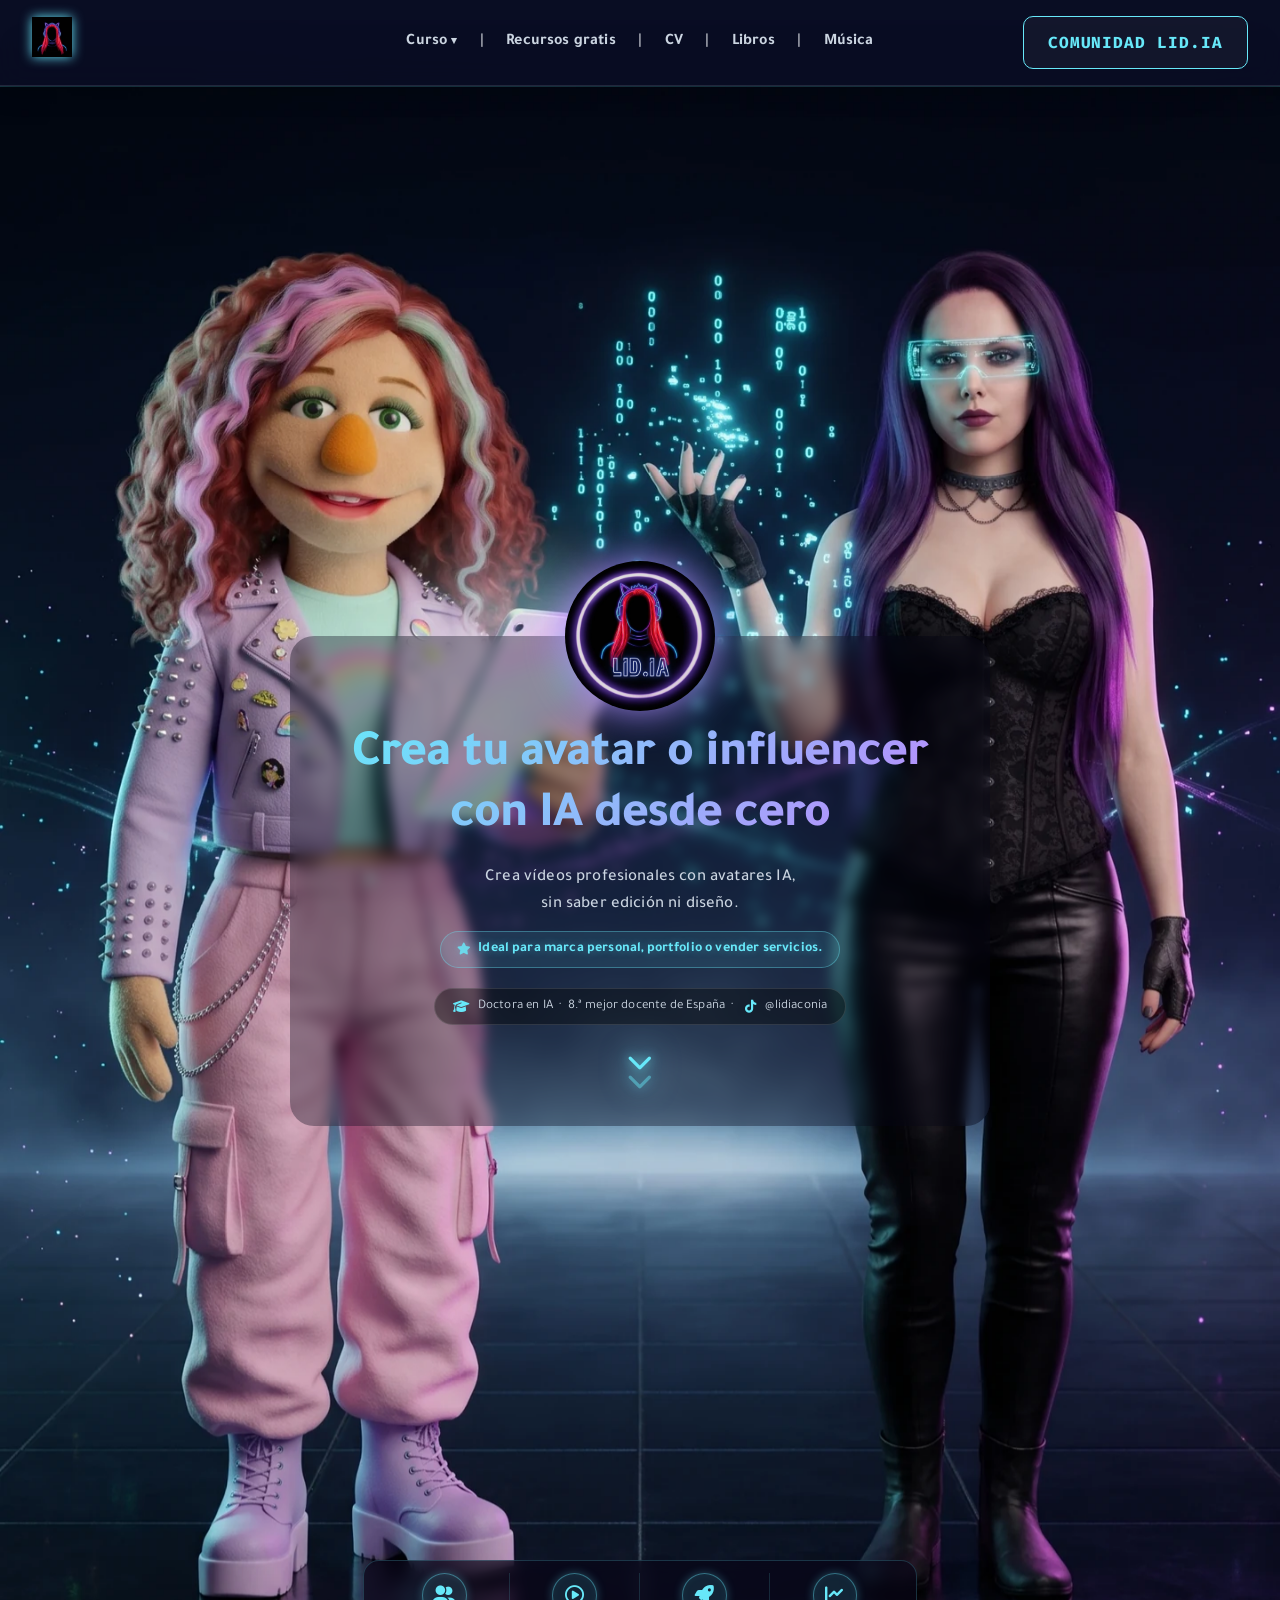
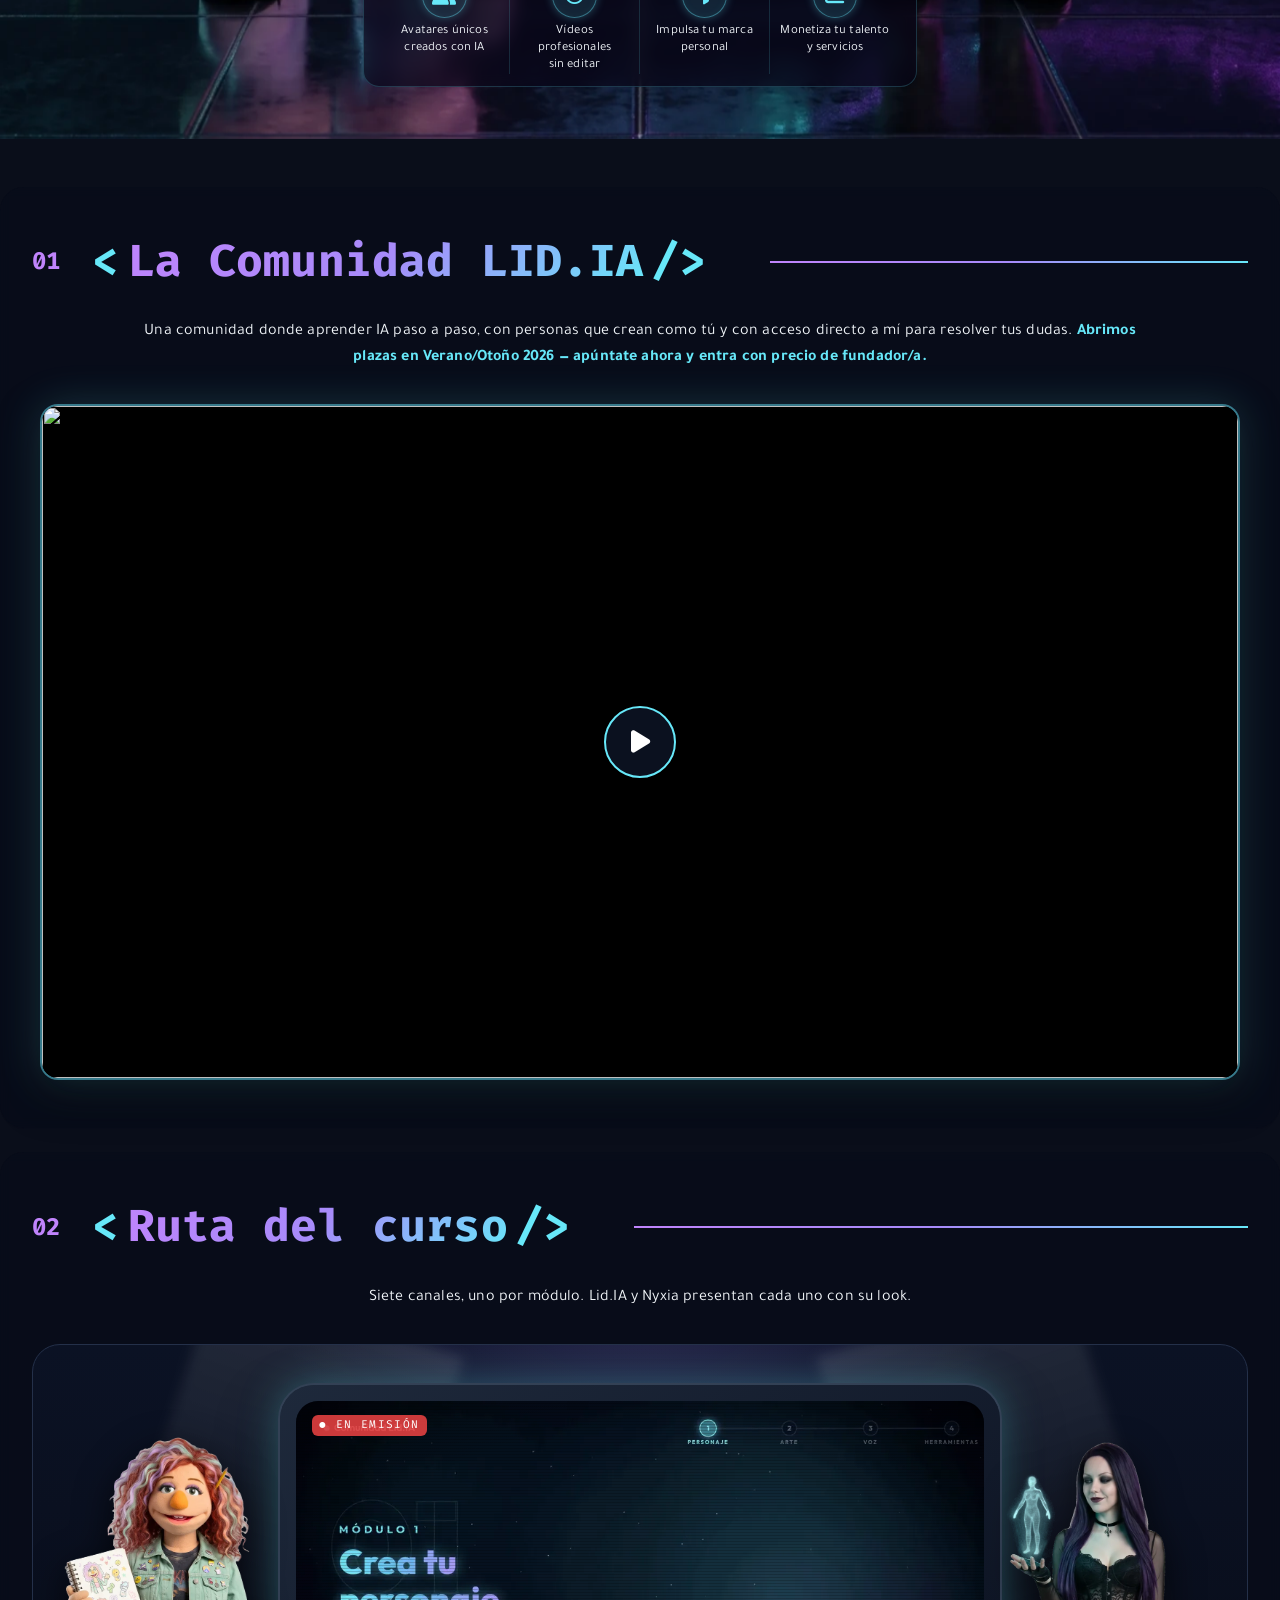
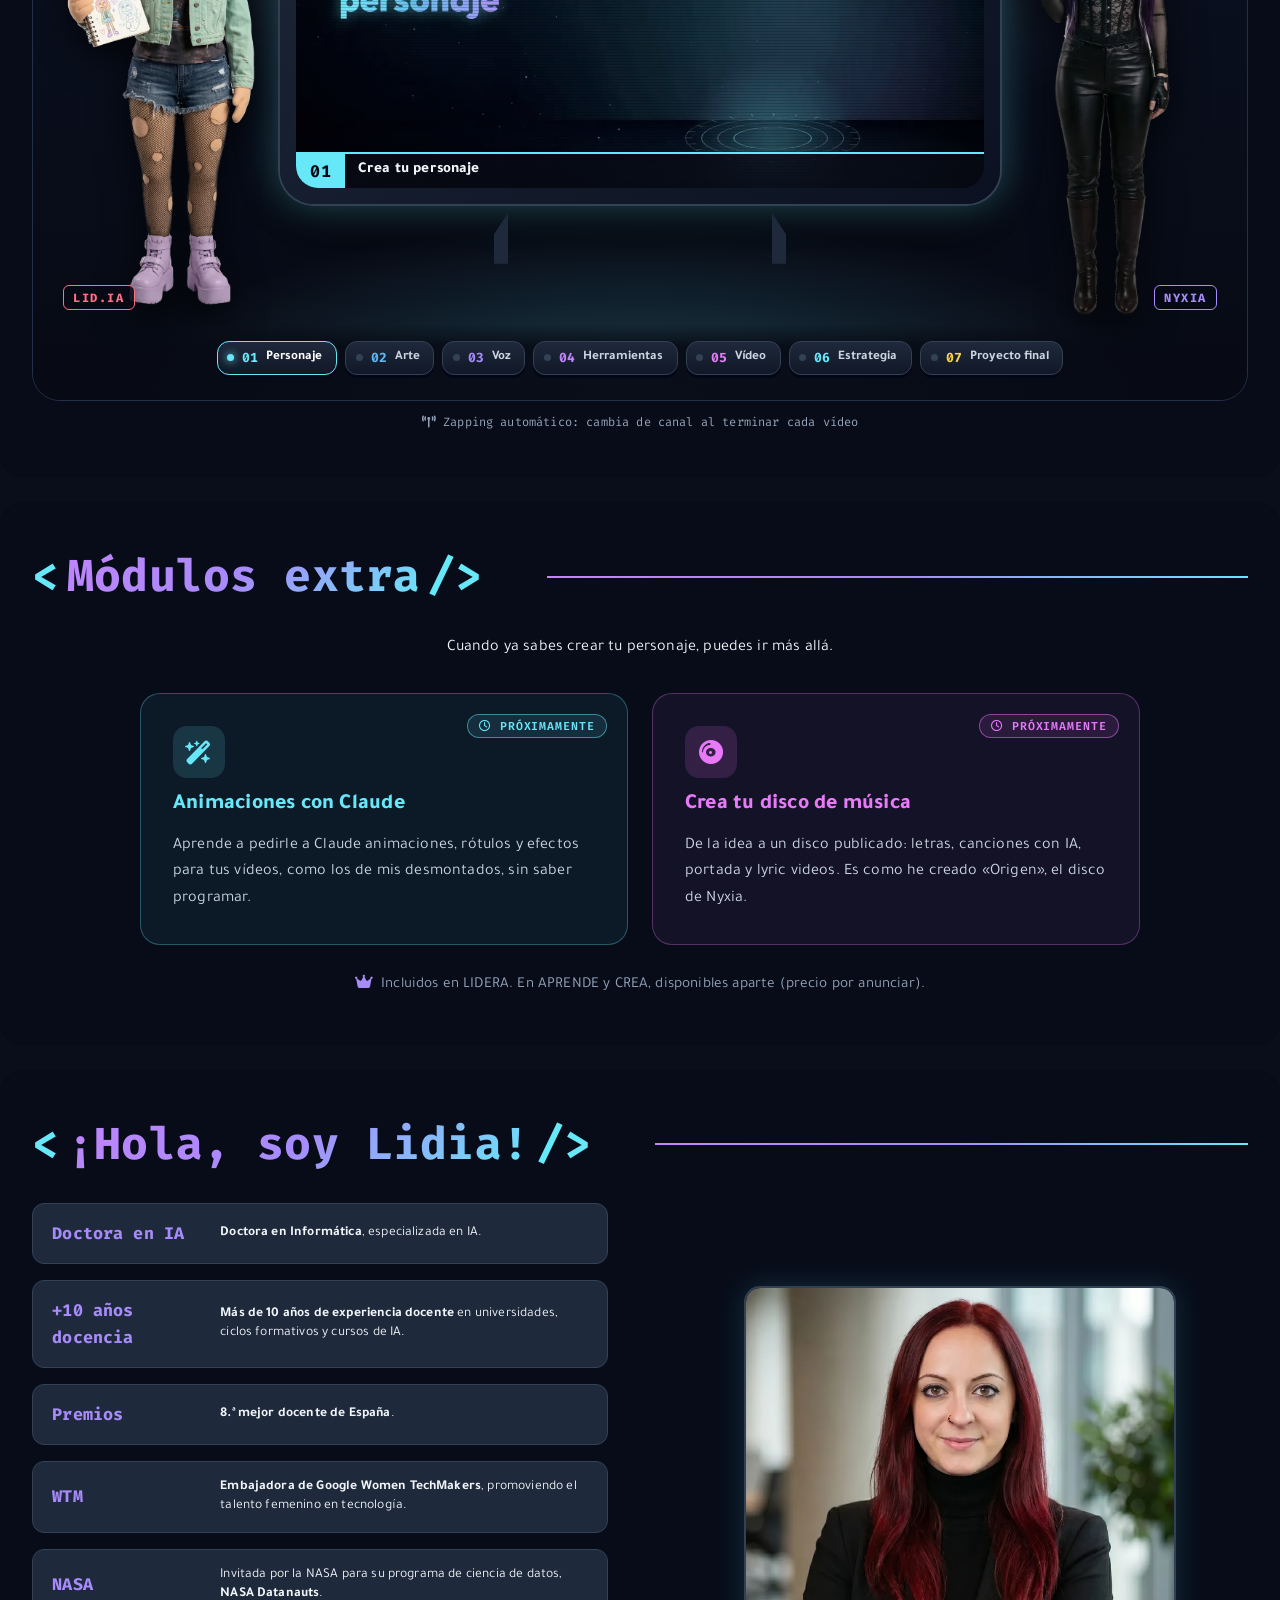
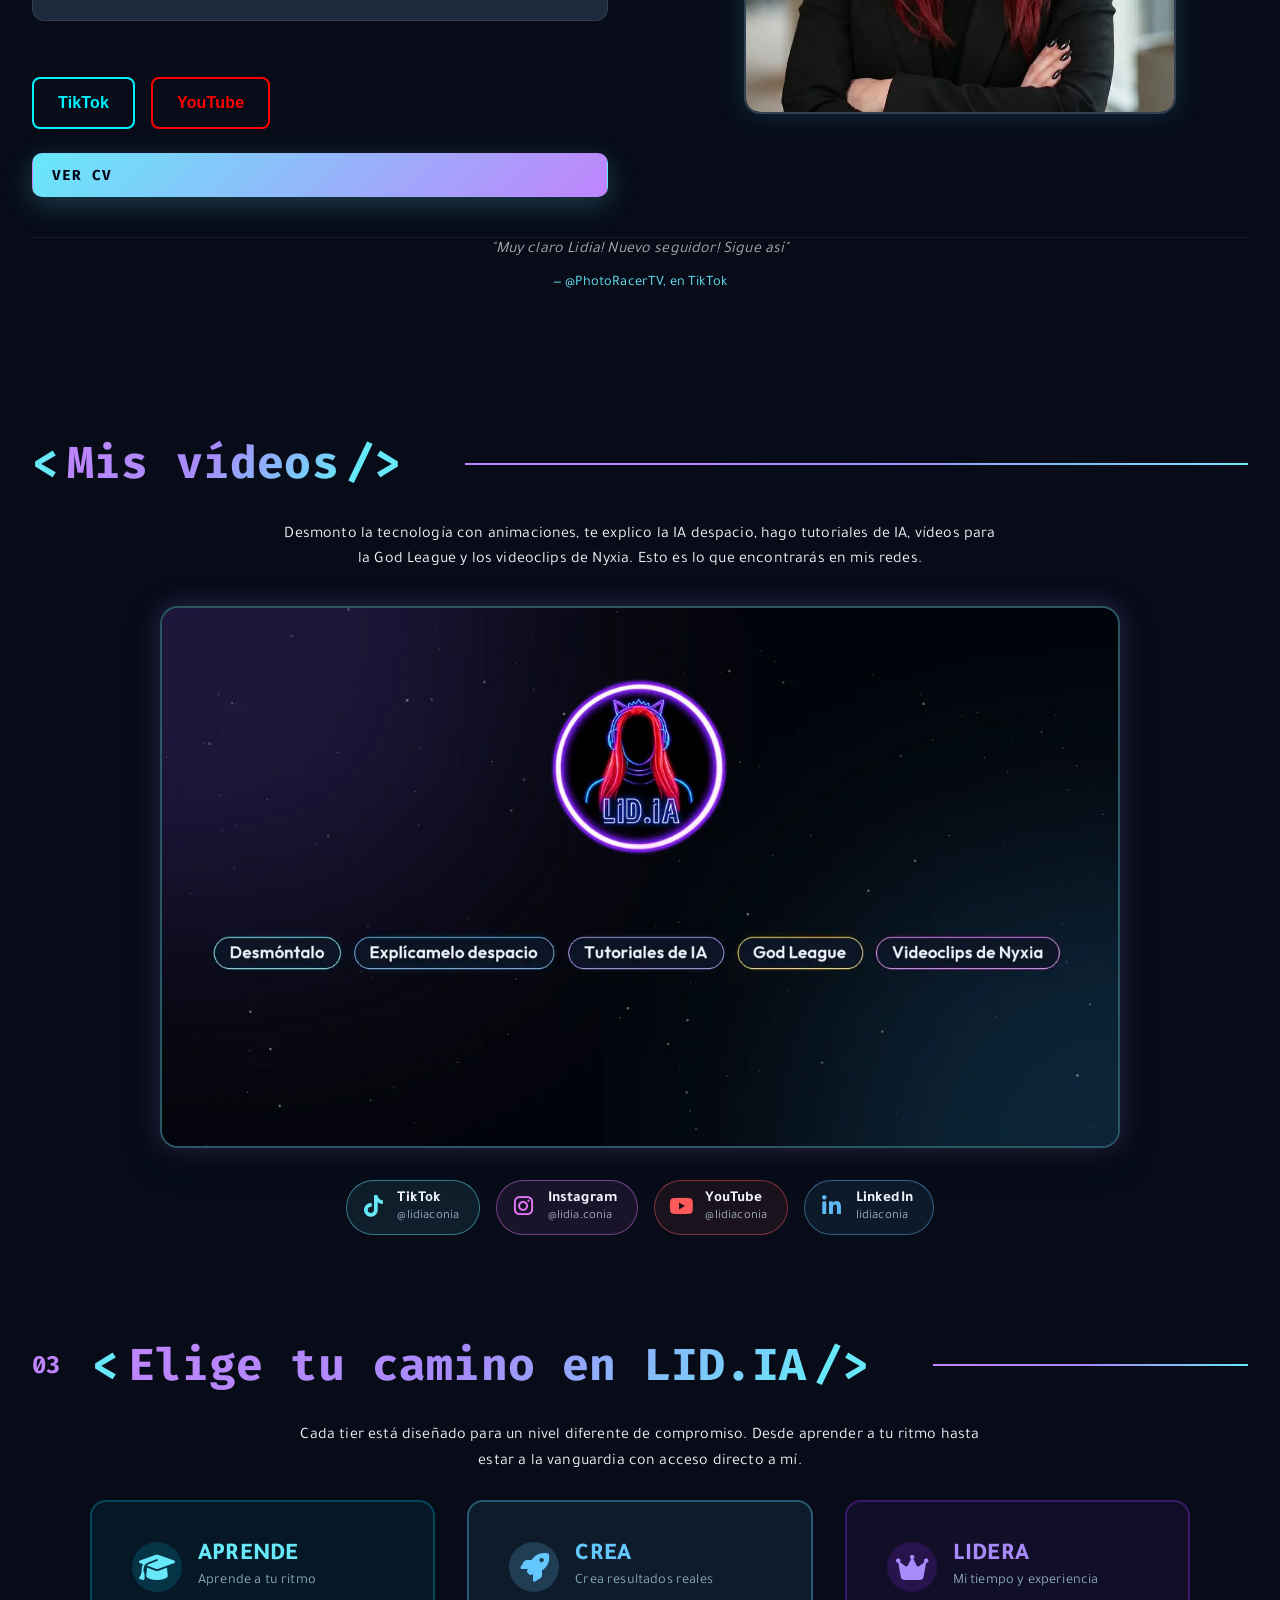
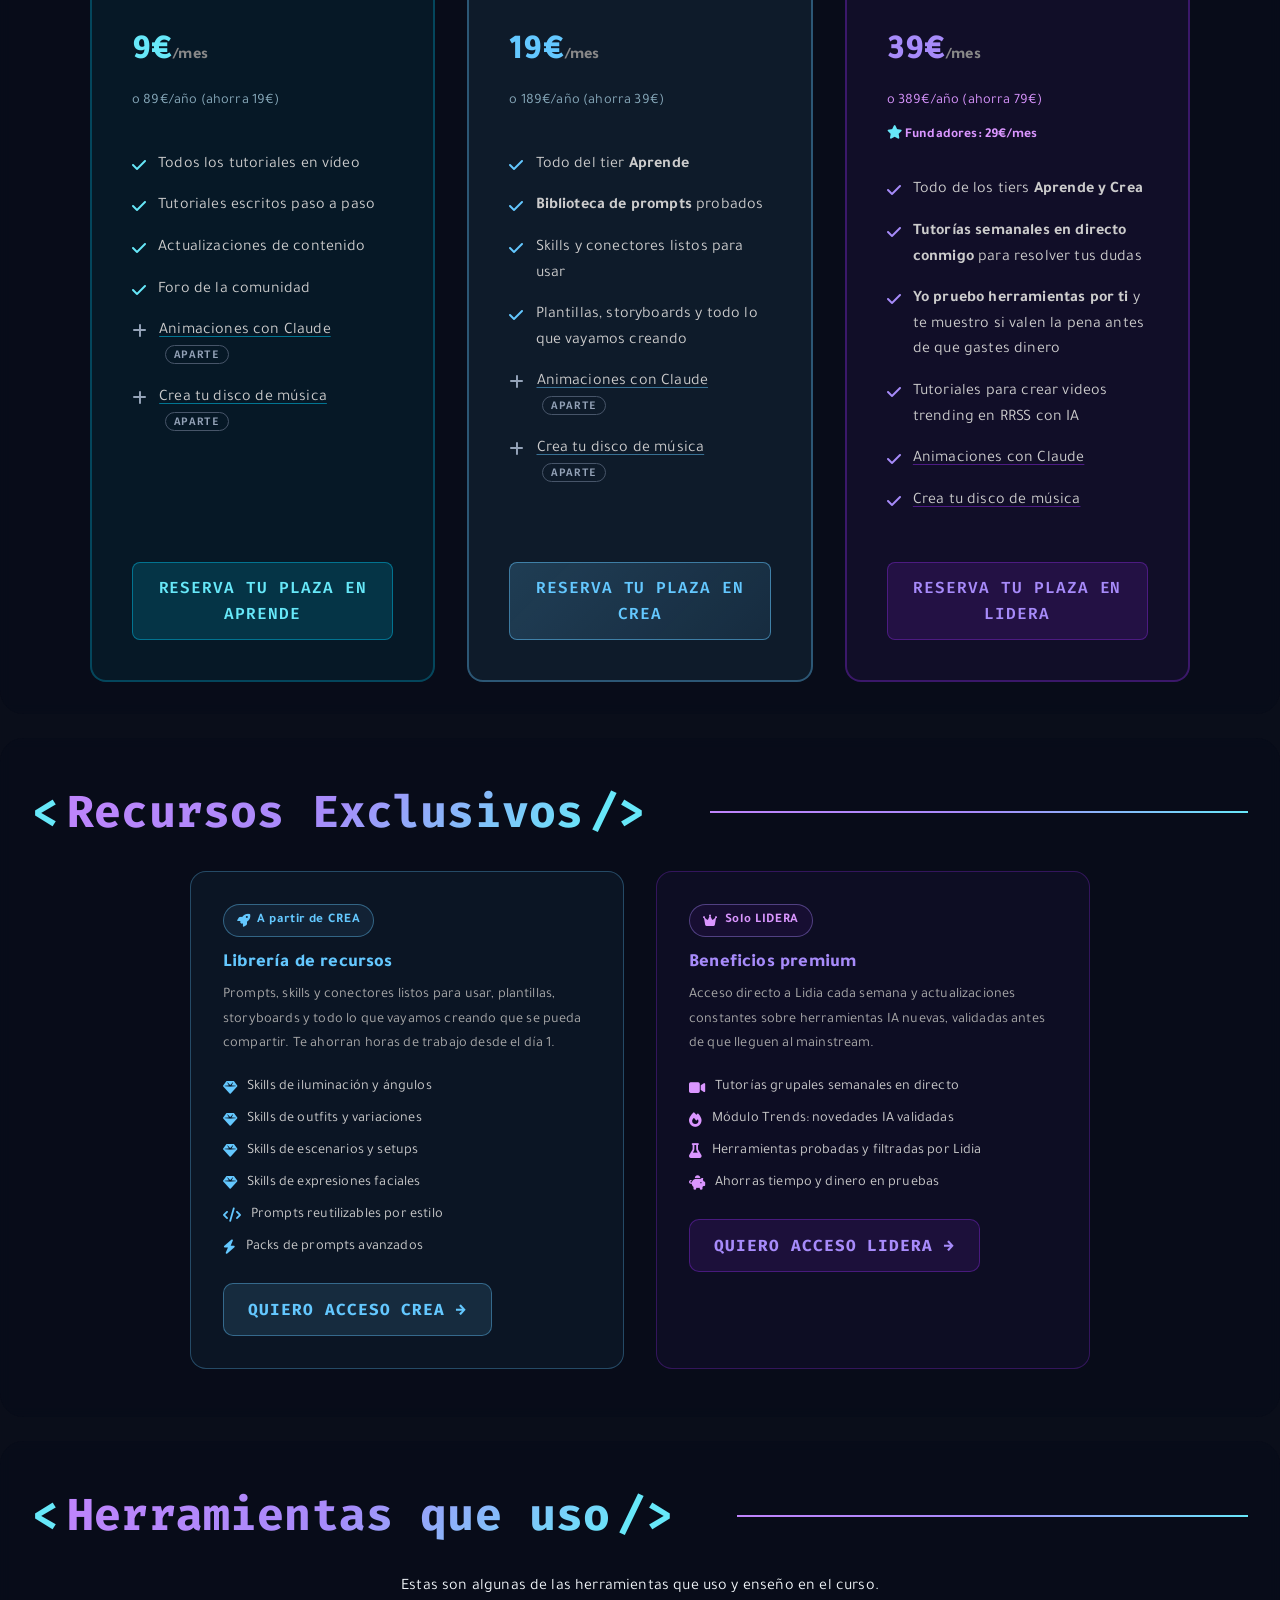
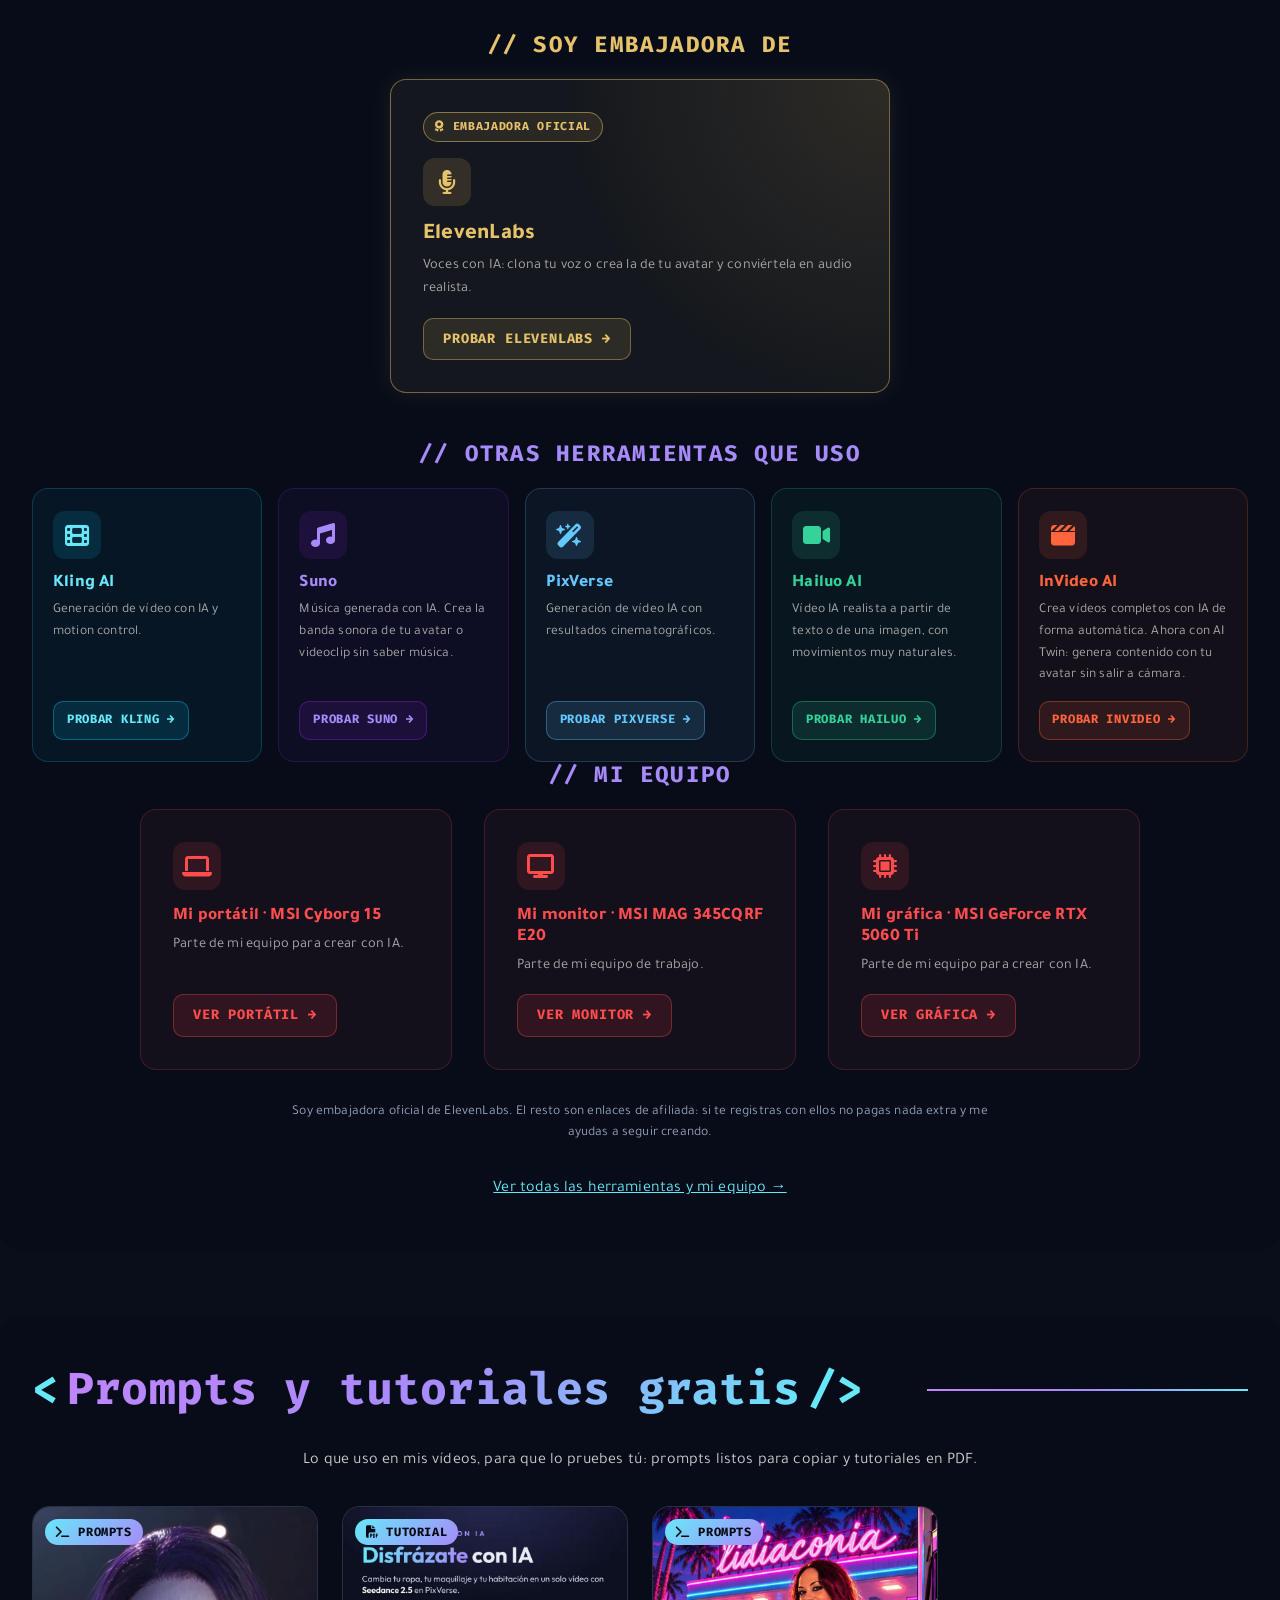
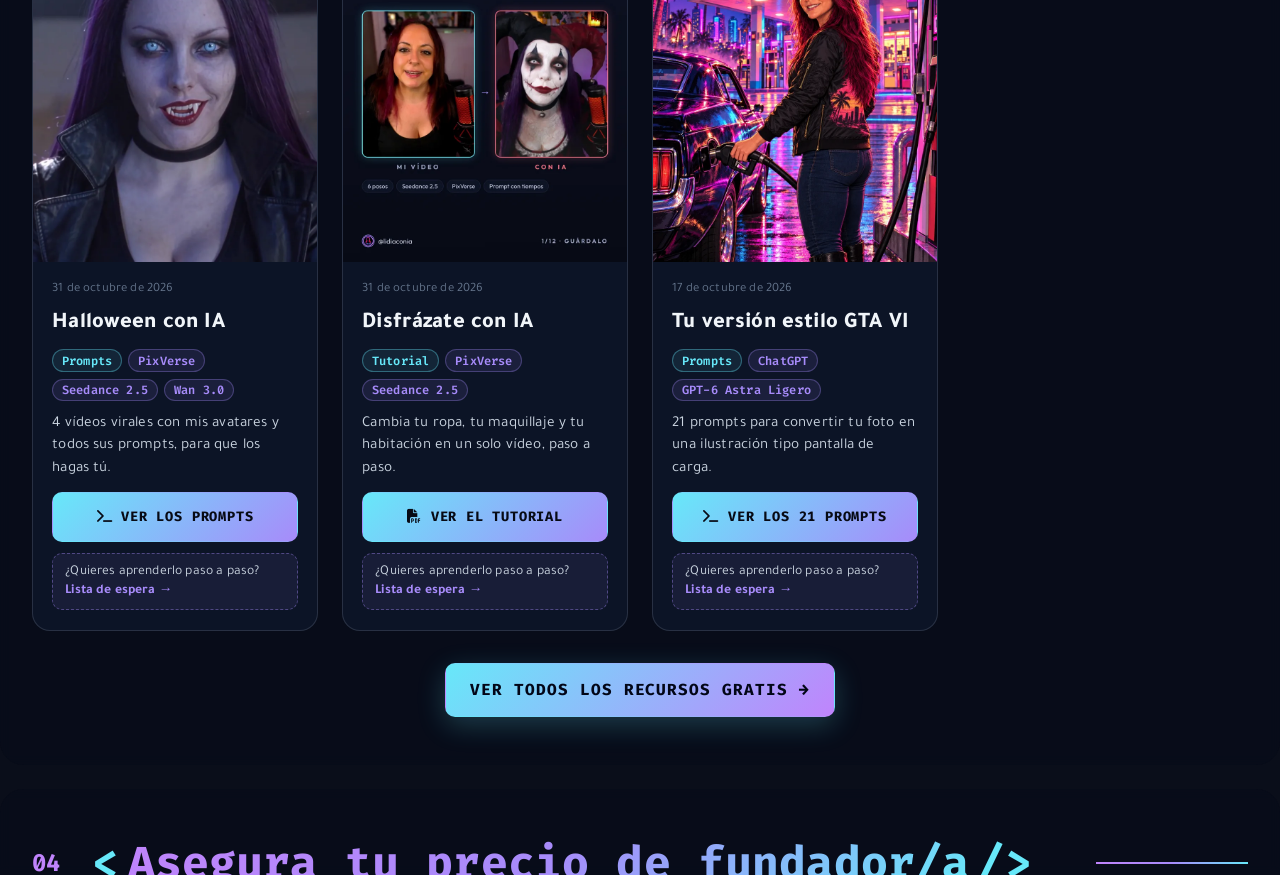
==== index.html @ ea75ed92 "Halloween: crédito de «Romance oscuro» (Nyxia · Origen) con enlace a Música Co-Authored-By: Claude O" ====
<!DOCTYPE html>
<html lang="es">

<head>
    <meta charset="UTF-8">
    <meta name="viewport" content="width=device-width, initial-scale=1.0">
    <meta name='impact-site-verification' value='d52fd5c2-4533-4703-b6af-a96a3c0acf15'>
    <script type="text/javascript">(function(i,m,p,a,c,t){c.ire_o=p;c[p]=c[p]||function(){(c[p].a=c[p].a||[]).push(arguments)};t=a.createElement(m);var z=a.getElementsByTagName(m)[0];t.async=1;t.src=i;z.parentNode.insertBefore(t,z)})('https://utt.impactcdn.com/P-A7159901-d7a4-4b46-9b5f-7fdf935b7a3f1.js','script','impactStat',document,window);impactStat('transformLinks');impactStat('trackImpression');</script>
    <title>Comunidad LID.IA | Crea tu avatar o influencer con IA - Lidia Contreras</title>
    <meta name="description"
        content="Únete a la Comunidad LID.IA y aprende a crear tu avatar con IA desde cero. Primer curso: de la idea al vídeo final, paso a paso y a tu ritmo.">

    <!-- Canonical -->
    <link rel="canonical" href="https://lidiaconia.com/">

    <!-- Open Graph / Redes Sociales -->
    <meta property="og:title" content="Comunidad LID.IA | Crea tu avatar con IA - Lidia Contreras">
    <meta property="og:description"
        content="Aprende a crear tu avatar con IA desde cero. Paso a paso, a tu ritmo. &Uacute;nete a la lista de espera de la Comunidad LID.IA.">
    <meta property="og:image" content="https://lidiaconia.com/assets/logo_negro.webp">
    <meta property="og:url" content="https://lidiaconia.com/">
    <meta property="og:type" content="website">
    <meta property="og:locale" content="es_ES">
    <meta property="og:site_name" content="Comunidad LID.IA">

    <!-- Twitter / X Cards -->
    <meta name="twitter:card" content="summary_large_image">
    <meta name="twitter:site" content="@lidiaconia">
    <meta name="twitter:creator" content="@lidiaconia">
    <meta name="twitter:title" content="Comunidad LID.IA | Crea tu avatar con IA - Lidia Contreras">
    <meta name="twitter:description" content="Aprende a crear tu avatar con IA desde cero. Paso a paso, a tu ritmo. &Uacute;nete a la lista de espera de la Comunidad LID.IA.">
    <meta name="twitter:image" content="https://lidiaconia.com/assets/logo_negro.webp">

    <!-- Robots -->
    <meta name="robots" content="index, follow">
    <meta name="author" content="Lidia Contreras">

    <!-- JSON-LD: Persona + Curso -->
    <script type="application/ld+json">
    [
      {
        "@context": "https://schema.org",
        "@type": "Person",
        "name": "Lidia Contreras",
        "alternateName": ["LidiaConIA", "Lid.IA", "lidiaconia"],
        "description": "Doctora en Informática especializada en Inteligencia Artificial. 8.ª mejor docente de España según los Premios EDUCA ABANCA. Creadora de la Comunidad LID.IA.",
        "url": "https://lidiaconia.com/",
        "sameAs": [
          "https://www.tiktok.com/@lidiaconia",
          "https://www.youtube.com/@lidiaconia",
          "https://www.instagram.com/lidia.conia",
          "https://www.linkedin.com/in/lidiaconia",
          "https://x.com/lidiaconia",
          "https://github.com/liconoc"
        ]
      },
      {
        "@context": "https://schema.org",
        "@type": "Course",
        "name": "Crea tu avatar o influencer con IA",
        "description": "7 módulos para pasar de la idea al vídeo final con avatares IA. Sin saber edición ni diseño. Dentro de la Comunidad LID.IA.",
        "url": "https://lidiaconia.com/#curso",
        "inLanguage": "es",
        "provider": {
          "@type": "Person",
          "name": "Lidia Contreras",
          "url": "https://lidiaconia.com/"
        },
        "offers": [
          {
            "@type": "Offer",
            "name": "APRENDE",
            "price": "9",
            "priceCurrency": "EUR",
            "priceSpecification": { "@type": "UnitPriceSpecification", "billingDuration": "P1M" }
          },
          {
            "@type": "Offer",
            "name": "CREA",
            "price": "19",
            "priceCurrency": "EUR",
            "priceSpecification": { "@type": "UnitPriceSpecification", "billingDuration": "P1M" }
          },
          {
            "@type": "Offer",
            "name": "LIDERA",
            "price": "39",
            "priceCurrency": "EUR",
            "priceSpecification": { "@type": "UnitPriceSpecification", "billingDuration": "P1M" }
          }
        ]
      }
    ]
    </script>

    <!-- Favicon -->
    <link rel="icon" type="image/webp" href="assets/logo_negro_128.webp">

    <!-- Google Fonts -->
    <link rel="preconnect" href="https://fonts.googleapis.com">
    <link rel="preconnect" href="https://fonts.gstatic.com" crossorigin>
    <link href="https://fonts.googleapis.com/css2?family=Tajawal:wght@400;500;700;800;900&family=Fira+Code:wght@400;500;700&display=swap"
        rel="stylesheet">
    <!-- FontAwesome Icons -->
    <link rel="stylesheet" href="https://cdnjs.cloudflare.com/ajax/libs/font-awesome/6.5.2/css/all.min.css">
    <link rel="stylesheet" href="styles.css?v=20261031f">
</head>

<body class="theme-home">

    <canvas id="particleCanvas"></canvas>

    <header class="sticky-header">
        <div class="header-container">
            <div class="logo">
                <img src="assets/logo_negro_128.webp" alt="Lidia Contreras Logo">
            </div>
            <button class="hamburger" aria-label="Abrir menú" aria-expanded="false">
                <span></span>
                <span></span>
                <span></span>
            </button>
            <nav class="center-menu">
                <div class="nav-dropdown">
                    <a href="index.html" class="nav-dropdown-trigger">Curso <span class="nav-caret">&#9662;</span></a>
                    <div class="nav-dropdown-panel">
                        <a href="index.html#comunidad">La Comunidad</a>
                        <a href="index.html#scroll-modulos">Los M&oacute;dulos</a>
                        <a href="index.html#tiers">Planes y precios</a>
                        <a href="index.html#recursos">Recursos</a>
                        <a href="index.html#waitlist">Lista de espera</a>
                    </div>
                </div> |
                <a href="recursos/">Recursos gratis</a> |
                <a href="cv.html">CV</a> |
                <a href="libros.html">Libros</a> |
                <a href="musica.html">M&uacute;sica</a>
            </nav>
            <a href="index.html#waitlist" class="btn skool-btn-nav">Comunidad LID.IA</a>
        </div>
        <nav class="mobile-menu">
            <div class="mobile-nav-group">
            <button class="mobile-nav-trigger" aria-expanded="false">Curso <span class="nav-caret">&#9662;</span></button>
            <div class="mobile-nav-submenu">
                <a href="index.html#comunidad">La Comunidad</a>
                <a href="index.html#scroll-modulos">Los M&oacute;dulos</a>
                <a href="index.html#tiers">Planes y precios</a>
                <a href="index.html#recursos">Recursos</a>
                <a href="index.html#waitlist">Lista de espera</a>
            </div>
        </div>
            <a href="recursos/">Recursos gratis</a>
            <a href="cv.html">CV</a>
            <a href="libros.html">Libros</a>
            <a href="musica.html">M&uacute;sica</a>
            <a href="index.html#waitlist" class="btn skool-btn-nav" style="display: block; text-align: center;">Comunidad LID.IA</a>
        </nav>
    </header>

    <main>

        <!-- ① HERO -->
        <section class="parallax-section hero snap-section hero-combo" style="min-height: 100vh;">
            <div class="parallax-bg bg-intro"></div>
            <picture class="hero-combo-pic">
                <source media="(max-width: 860px)" srcset="assets/personajes/portada_movil.webp" width="1440" height="1929">
                <img src="assets/personajes/portada.webp" srcset="assets/personajes/portada.webp 1920w, assets/personajes/portada_2752.webp 2752w" sizes="100vw" width="1920" height="1072" alt="Lid.IA y Nyxia" class="hero-combo-img">
            </picture>
            <div class="parallax-content hero-combo-content" style="max-width: 700px; text-align: center;">
                <img src="assets/liconoc_ia.webp" alt="LID.IA — Comunidad de IA de Lidia Contreras" class="hero-logo mx-auto" style="display: block; margin: 0 auto 1.5rem auto;">
                <h1 class="orbitron page-title" style="font-size: clamp(2rem, 4vw, 3.5rem);">Crea tu avatar o influencer con IA desde cero</h1>
                <p class="inter hero-subtitle-main">
                    Crea v&iacute;deos profesionales con avatares IA,<br>sin saber edici&oacute;n ni dise&ntilde;o.
                </p>
                <p class="hero-subtitle-badge">
                    <i class="fa-solid fa-star"></i> Ideal para marca personal, portfolio o vender servicios.
                </p>
                <p class="inter hero-trust">
                    <i class="fa-solid fa-graduation-cap"></i> Doctora en IA &nbsp;&middot;&nbsp; 8.&ordf; mejor docente de Espa&ntilde;a &nbsp;&middot;&nbsp; <i class="fa-brands fa-tiktok"></i> @lidiaconia
                </p>
                <div class="scroll-indicator mt-4" style="display: flex; justify-content: center; margin-top: 1.5rem;">
                    <div class="neon-arrow" aria-hidden="true">
                        <i class="fa-solid fa-chevron-down"></i>
                        <i class="fa-solid fa-chevron-down"></i>
                    </div>
                </div>
            </div>
            <div class="hero-features-bar">
                <div class="hero-feature-item">
                    <span class="hero-feature-icon"><i class="fa-solid fa-user-group"></i></span>
                    <span>Avatares únicos<br>creados con IA</span>
                </div>
                <div class="hero-feature-item">
                    <span class="hero-feature-icon"><i class="fa-regular fa-circle-play"></i></span>
                    <span>Vídeos profesionales<br>sin editar</span>
                </div>
                <div class="hero-feature-item">
                    <span class="hero-feature-icon"><i class="fa-solid fa-rocket"></i></span>
                    <span>Impulsa tu marca<br>personal</span>
                </div>
                <div class="hero-feature-item">
                    <span class="hero-feature-icon"><i class="fa-solid fa-chart-line"></i></span>
                    <span>Monetiza tu talento<br>y servicios</span>
                </div>
            </div>
        </section>

        <!-- ② COMUNIDAD LID.IA — vídeo de presentación -->
        <section id="comunidad" class="community-section">
            <div class="section-header">
                <span class="section-number">01</span>
                <h2 class="section-title">
                    <span class="title-bracket">&lt;</span>
                    <span class="title-text">La Comunidad LID.IA</span>
                    <span class="title-bracket">/&gt;</span>
                </h2>
                <div class="section-line"></div>
            </div>
            <p class="subtitle inter text-center" style="margin-bottom: 2rem; max-width: 1000px; margin-left: auto; margin-right: auto;">
                Una comunidad donde aprender IA paso a paso, con personas que crean como t&uacute; y con acceso directo a m&iacute; para resolver tus dudas. <strong style="color: var(--page-primary);">Abrimos plazas en Verano/Otoño 2026 &mdash; ap&uacute;ntate ahora y entra con precio de fundador/a.</strong>
            </p>
            <div class="video-container showcase-video-container" style="max-width: 700px; margin: 0 auto;">
                <button type="button" class="module-video showcase-video showcase-embed yt-lite" data-yt="jfeq8kR1Dio" aria-label="Reproducir: Presentaci&oacute;n del curso — Comunidad LID.IA">
                    <img src="https://i.ytimg.com/vi_webp/jfeq8kR1Dio/maxresdefault.webp" alt="" loading="lazy">
                    <span class="yt-lite-play" aria-hidden="true"><i class="fa-solid fa-play"></i></span>
                </button>
            </div>
        </section>

        <!-- ④ SCROLL NARRATIVO — avatares + módulos -->
        <section id="scroll-modulos" class="process-section plato-section">
            <div class="section-header">
                <span class="section-number">02</span>
                <h2 class="section-title">
                    <span class="title-bracket">&lt;</span>
                    <span class="title-text">Ruta del curso</span>
                    <span class="title-bracket">/&gt;</span>
                </h2>
                <div class="section-line"></div>
            </div>
            <p class="subtitle inter text-center plato-intro">Siete canales, uno por m&oacute;dulo. Lid.IA y Nyxia presentan cada uno con su look.</p>

            <!-- Plató: la tele reproduce el vídeo del módulo y Lid.IA y Nyxia lo presentan -->
            <div class="plato" id="plato">
                <div class="plato-studio">
                    <div class="plato-host plato-host-left">
                        <img class="on" data-i="0" src="assets/personajes/lidia_m1.webp" alt="Lid.IA &#8212; Crea tu personaje" loading="lazy">
                        <img data-i="1" data-src="assets/personajes/lidia_m2.webp" alt="Lid.IA &#8212; Direcci&#243;n de arte">
                        <img data-i="2" data-src="assets/personajes/lidia_m3.webp" alt="Lid.IA &#8212; Voz y expresi&#243;n">
                        <img data-i="3" data-src="assets/personajes/lidia_m4.webp" alt="Lid.IA &#8212; Herramientas">
                        <img data-i="4" data-src="assets/personajes/lidia_m5.webp" alt="Lid.IA &#8212; V&#237;deo y contenido">
                        <img data-i="5" data-src="assets/personajes/lidia_m6.webp" alt="Lid.IA &#8212; Estrategia y monetizaci&#243;n">
                        <img data-i="6" data-src="assets/personajes/lidia_m7.webp" alt="Lid.IA &#8212; Tu proyecto final">
                        <span class="plato-tag">LID.IA</span>
                    </div>
                    <div class="plato-tv">
                        <div class="plato-screen">
                            <video class="plato-video" width="1280" height="720" poster="assets/modulos/modulo1_poster.webp" muted playsinline preload="none" aria-label="V&iacute;deo del m&oacute;dulo"></video>
                            <canvas class="plato-static" width="320" height="180" aria-hidden="true"></canvas>
                            <span class="plato-live" aria-hidden="true">EN EMISI&Oacute;N</span>
                            <span class="plato-osd" aria-hidden="true">CH 01</span>
                            <div class="plato-lower" aria-live="polite"><span class="plato-num">01</span><span class="plato-ttl">Crea tu personaje</span><div class="plato-ticker"><span>Decides c&#243;mo crear al personaje: a partir de una imagen o de una descripci&#243;n. Generas su primera imagen y defines qui&#233;n es: prop&#243;sito, audiencia y personalidad.</span></div></div>
                        </div>
                    </div>
                    <div class="plato-host plato-host-right">
                        <img class="on" data-i="0" src="assets/personajes/nyxia_m1.webp" alt="Nyxia &#8212; Crea tu personaje" loading="lazy">
                        <img data-i="1" data-src="assets/personajes/nyxia_m2.webp" alt="Nyxia &#8212; Direcci&#243;n de arte">
                        <img data-i="2" data-src="assets/personajes/nyxia_m3.webp" alt="Nyxia &#8212; Voz y expresi&#243;n">
                        <img data-i="3" data-src="assets/personajes/nyxia_m4.webp" alt="Nyxia &#8212; Herramientas">
                        <img data-i="4" data-src="assets/personajes/nyxia_m5.webp" alt="Nyxia &#8212; V&#237;deo y contenido">
                        <img data-i="5" data-src="assets/personajes/nyxia_m6.webp" alt="Nyxia &#8212; Estrategia y monetizaci&#243;n">
                        <img data-i="6" data-src="assets/personajes/nyxia_m7.webp" alt="Nyxia &#8212; Tu proyecto final">
                        <span class="plato-tag">NYXIA</span>
                    </div>
                    <div class="plato-remote" role="group" aria-label="M&oacute;dulos del curso">
                    <button type="button" class="plato-ch on" style="--cc: #67e8f9;" data-i="0" data-title="Crea tu personaje" data-desc="Decides c&#243;mo crear al personaje: a partir de una imagen o de una descripci&#243;n. Generas su primera imagen y defines qui&#233;n es: prop&#243;sito, audiencia y personalidad." aria-pressed="true"><span class="plato-led"></span><b>01</b> Personaje</button>
                    <button type="button" class="plato-ch" style="--cc: #5fb8f4;" data-i="1" data-title="Direcci&#243;n de arte" data-desc="Dale personalidad visual a tu avatar: elige su estilo, sus colores, c&#243;mo se viste y d&#243;nde aparece. Controla la iluminaci&#243;n, los &#225;ngulos y los planos para que se vea profesional y reconocible en cada imagen que generes." aria-pressed="false"><span class="plato-led"></span><b>02</b> Arte</button>
                    <button type="button" class="plato-ch" style="--cc: #a78bfa;" data-i="2" data-title="Voz y expresi&#243;n" data-desc="Tu avatar habla y se mueve. Elige o crea su voz, an&#237;malo para que sus labios se muevan al hablar y controla sus gestos. La diferencia entre una imagen est&#225;tica y un avatar con vida real." aria-pressed="false"><span class="plato-led"></span><b>03</b> Voz</button>
                    <button type="button" class="plato-ch" style="--cc: #c084fc;" data-i="3" data-title="Herramientas" data-desc="Aprende a elegir la opci&#243;n adecuada para cada paso del proceso. C&#243;mo fluir de la idea al resultado final y c&#243;mo evaluar las nuevas opciones que van saliendo sin perderte." aria-pressed="false"><span class="plato-led"></span><b>04</b> Herramientas</button>
                    <button type="button" class="plato-ch" style="--cc: #e879f9;" data-i="4" data-title="V&#237;deo y contenido" data-desc="Edita y monta todo sin experiencia previa. Aprende a crear guiones que enganchen desde el primer segundo y adapta tu contenido a distintas plataformas sin agotarte." aria-pressed="false"><span class="plato-led"></span><b>05</b> V&#237;deo</button>
                    <button type="button" class="plato-ch" style="--cc: #67e8f9;" data-i="5" data-title="Estrategia y monetizaci&#243;n" data-desc="Aprende a monetizar tu presencia en redes: afiliados, colaboraciones y c&#243;mo generar ingresos con el contenido que ya est&#225;s creando." aria-pressed="false"><span class="plato-led"></span><b>06</b> Estrategia</button>
                    <button type="button" class="plato-ch" style="--cc: #fcd34d;" data-i="6" data-title="Tu proyecto final" data-desc="Aqu&#237; lo juntas todo. Dise&#241;as el personaje desde cero, lo construyes visualmente, le das voz y movimiento, y generas tu primer v&#237;deo completo. Lo presentas en la comunidad y recibes feedback real." aria-pressed="false"><span class="plato-led"></span><b>07</b> Proyecto final</button>
                    </div>
                </div>
            </div>
            <p class="plato-auto"><i class="fa-solid fa-tower-broadcast"></i> <span>Zapping autom&aacute;tico: cambia de canal al terminar cada v&iacute;deo</span></p>

            <ol class="plato-sr">
                    <li><strong>Crea tu personaje</strong>: Decides c&#243;mo crear al personaje: a partir de una imagen o de una descripci&#243;n. Generas su primera imagen y defines qui&#233;n es: prop&#243;sito, audiencia y personalidad.</li>
                    <li><strong>Direcci&#243;n de arte</strong>: Dale personalidad visual a tu avatar: elige su estilo, sus colores, c&#243;mo se viste y d&#243;nde aparece. Controla la iluminaci&#243;n, los &#225;ngulos y los planos para que se vea profesional y reconocible en cada imagen que generes.</li>
                    <li><strong>Voz y expresi&#243;n</strong>: Tu avatar habla y se mueve. Elige o crea su voz, an&#237;malo para que sus labios se muevan al hablar y controla sus gestos. La diferencia entre una imagen est&#225;tica y un avatar con vida real.</li>
                    <li><strong>Herramientas</strong>: Aprende a elegir la opci&#243;n adecuada para cada paso del proceso. C&#243;mo fluir de la idea al resultado final y c&#243;mo evaluar las nuevas opciones que van saliendo sin perderte.</li>
                    <li><strong>V&#237;deo y contenido</strong>: Edita y monta todo sin experiencia previa. Aprende a crear guiones que enganchen desde el primer segundo y adapta tu contenido a distintas plataformas sin agotarte.</li>
                    <li><strong>Estrategia y monetizaci&#243;n</strong>: Aprende a monetizar tu presencia en redes: afiliados, colaboraciones y c&#243;mo generar ingresos con el contenido que ya est&#225;s creando.</li>
                    <li><strong>Tu proyecto final</strong>: Aqu&#237; lo juntas todo. Dise&#241;as el personaje desde cero, lo construyes visualmente, le das voz y movimiento, y generas tu primer v&#237;deo completo. Lo presentas en la comunidad y recibes feedback real.</li>
            </ol>
        </section>

        <!-- MÓDULOS EXTRA (cada módulo con su ancla para enlazarlo desde redes) -->
        <section id="modulos-extra" class="process-section extra-section">
            <div class="section-header">
                <h2 class="section-title">
                    <span class="title-bracket">&lt;</span>
                    <span class="title-text">M&oacute;dulos extra</span>
                    <span class="title-bracket">/&gt;</span>
                </h2>
                <div class="section-line"></div>
            </div>
            <p class="subtitle inter text-center extra-intro">Cuando ya sabes crear tu personaje, puedes ir m&aacute;s all&aacute;.</p>

            <div class="extra-grid">
                <article id="modulo-animaciones" class="extra-card" style="--c: #67e8f9; --c-rgb: 103,232,249;">
                    <span class="extra-soon"><i class="fa-regular fa-clock"></i> Pr&oacute;ximamente</span>
                    <div class="extra-icon"><i class="fa-solid fa-wand-magic-sparkles"></i></div>
                    <h3 class="orbitron">Animaciones con Claude</h3>
                    <p class="inter">Aprende a pedirle a Claude animaciones, r&oacute;tulos y efectos para tus v&iacute;deos, como los de mis desmontados, sin saber programar.</p>
                </article>
                <article id="modulo-disco" class="extra-card" style="--c: #e879f9; --c-rgb: 232,121,249;">
                    <span class="extra-soon"><i class="fa-regular fa-clock"></i> Pr&oacute;ximamente</span>
                    <div class="extra-icon"><i class="fa-solid fa-compact-disc"></i></div>
                    <h3 class="orbitron">Crea tu disco de m&uacute;sica</h3>
                    <p class="inter">De la idea a un disco publicado: letras, canciones con IA, portada y lyric videos. Es como he creado &laquo;Origen&raquo;, el disco de Nyxia.</p>
                </article>
            </div>
            <p class="inter text-center extra-note"><i class="fa-solid fa-crown"></i> Incluidos en LIDERA. En APRENDE y CREA, disponibles aparte (precio por anunciar).</p>
        </section>

        <!-- ③ SOBRE MÍ -->
        <section id="about" class="about-section">
            <div class="section-header">
                <h2 class="section-title">
                    <span class="title-bracket">&lt;</span>
                    <span class="title-text">¡Hola, soy Lidia!</span>
                    <span class="title-bracket">/&gt;</span>
                </h2>
                <div class="section-line"></div>
            </div>

            <div class="about-content">
                <div class="about-text-wrapper">
                    <div class="about-highlights">
                        <div class="highlight-card">
                            <span class="highlight-badge">Doctora en IA</span>
                            <p class="highlight-desc"><strong>Doctora en Inform&aacute;tica</strong>, especializada en IA.</p>
                        </div>
                        <div class="highlight-card">
                            <span class="highlight-badge">+10 a&ntilde;os docencia</span>
                            <p class="highlight-desc"><strong>M&aacute;s de 10 a&ntilde;os de experiencia docente</strong> en universidades, ciclos formativos y cursos de IA.</p>
                        </div>
                        <div class="highlight-card">
                            <span class="highlight-badge">Premios</span>
                            <p class="highlight-desc"><strong>8.&ordf; mejor docente de Espa&ntilde;a</strong>.</p>
                        </div>
                        <div class="highlight-card">
                            <span class="highlight-badge">WTM</span>
                            <p class="highlight-desc"><strong>Embajadora de Google Women TechMakers</strong>, promoviendo el talento femenino en tecnolog&iacute;a.</p>
                        </div>
                        <div class="highlight-card">
                            <span class="highlight-badge">NASA</span>
                            <p class="highlight-desc">Invitada por la NASA para su programa de ciencia de datos, <strong>NASA Datanauts</strong>.</p>
                        </div>
                    </div>

                    <div class="social-links" style="margin-top: 2rem; margin-bottom: 1.5rem;">
                        <a href="https://www.tiktok.com/@lidiaconia" target="_blank" rel="noopener noreferrer" class="social-btn tiktok-neon">TikTok</a>
                        <a href="https://www.youtube.com/@lidiaconia" target="_blank" rel="noopener noreferrer" class="social-btn youtube-neon">YouTube</a>
                    </div>

                    <a href="cv.html" class="btn primary-btn" style="padding: 0.6rem 1.2rem; font-size: 0.9rem;">Ver CV</a>
                </div>

                <div class="about-image-wrapper">
                    <div class="about-image-container">
                        <img src="assets/lidiaconia_800.webp" alt="Lidia Contreras" class="about-photo" loading="lazy">
                    </div>
                </div>
            </div>

            <div class="testimonial-carousel text-center" style="margin-top: 2.5rem; padding-top: 2rem; border-top: 1px solid rgba(148,163,184,0.12);">
                <div class="testimonial-slide active">
                    <p class="inter"><i>"Muy claro Lidia! Nuevo seguidor! Sigue asi"</i></p>
                    <span class="testimonial-author">&mdash; @PhotoRacerTV, en TikTok</span>
                </div>
                <div class="testimonial-slide">
                    <p class="inter"><i>"Genial Lidia ...muy bien explicado, tranquila y con pausas 👍🏻suscrito"</i></p>
                    <span class="testimonial-author">&mdash; @franloriasmusic, en TikTok</span>
                </div>
                <div class="testimonial-slide">
                    <p class="inter"><i>"Te felicito por tu forma pausada y clara de explicar. No solo en este video también en los anteriores. Y el de Ramón Llull, muy top."</i></p>
                    <span class="testimonial-author">&mdash; @jesusarrebola, en TikTok</span>
                </div>
                <div class="testimonial-slide">
                    <p class="inter"><i>"Me gusta mucho cómo explicas. Gracias"</i></p>
                    <span class="testimonial-author">&mdash; @la.figa.ta.tia, en TikTok</span>
                </div>
                <div class="testimonial-slide">
                    <p class="inter"><i>"en estos tiempos que todo va tan rápido, da gusto escuchar a alguien sin prisa por acabar y explica así de bien 👌"</i></p>
                    <span class="testimonial-author">&mdash; @megustaelcine1, en TikTok</span>
                </div>
                <div class="testimonial-slide">
                    <p class="inter"><i>"Tú das cursos ? Eres la más !!!🖤🔥👌"</i></p>
                    <span class="testimonial-author">&mdash; @zarina.limpiezaenergetic, en TikTok</span>
                </div>
                <div class="testimonial-slide">
                    <p class="inter"><i>"Me flipan tus vídeos… 👏👏👏"</i></p>
                    <span class="testimonial-author">&mdash; @victito74, en TikTok</span>
                </div>
                <div class="testimonial-slide">
                    <p class="inter"><i>"nuevo suscriptor,genial lo que enseñas y como lo enseñas"</i></p>
                    <span class="testimonial-author">&mdash; @leosagi14, en TikTok</span>
                </div>
                <div class="testimonial-slide">
                    <p class="inter"><i>"que locura de contenido la verdad un nuevo seguidor esta cuenta debe de ser más viral la verdad"</i></p>
                    <span class="testimonial-author">&mdash; @twichdiablo, en TikTok</span>
                </div>
                <div class="testimonial-slide">
                    <p class="inter"><i>"Independientemente de lo útil que es tu video, destaca la habilidad para crear un tutorial. Está muy bien explicado. Gracias por producir contenido valioso."</i></p>
                    <span class="testimonial-author">&mdash; @vmasalla, en TikTok</span>
                </div>
            </div>
        </section>

        <!-- MIS VÍDEOS -->
        <section id="videos" class="videos-section">
            <div class="section-header">
                <h2 class="section-title">
                    <span class="title-bracket">&lt;</span>
                    <span class="title-text">Mis v&iacute;deos</span>
                    <span class="title-bracket">/&gt;</span>
                </h2>
                <div class="section-line"></div>
            </div>
            <p class="subtitle inter text-center trailer-intro">Desmonto la tecnolog&iacute;a con animaciones, te explico la IA despacio, hago tutoriales de IA, v&iacute;deos para la God League y los videoclips de Nyxia. Esto es lo que encontrar&aacute;s en mis redes.</p>
            <div class="trailer-wrap">
                <video class="trailer-video" width="1280" height="720" poster="assets/trailer/trailer_poster.webp?v=3" muted loop playsinline preload="none" aria-label="Tr&aacute;iler de mis v&iacute;deos: Desm&oacute;ntalo, Expl&iacute;camelo despacio, tutoriales de IA, God League y videoclips de Nyxia"><source src="assets/trailer/trailer.mp4?v=4" type="video/mp4"></video>
            </div>
            <div class="social-row">
                <a href="https://www.tiktok.com/@lidiaconia" target="_blank" rel="noopener noreferrer" class="social-pill" style="--c: #67e8f9; --c-rgb: 103,232,249;"><i class="fa-brands fa-tiktok"></i><span><strong>TikTok</strong>@lidiaconia</span></a>
                <a href="https://www.instagram.com/lidia.conia" target="_blank" rel="noopener noreferrer" class="social-pill" style="--c: #e879f9; --c-rgb: 232,121,249;"><i class="fa-brands fa-instagram"></i><span><strong>Instagram</strong>@lidia.conia</span></a>
                <a href="https://www.youtube.com/@lidiaconia" target="_blank" rel="noopener noreferrer" class="social-pill" style="--c: #ff5a5a; --c-rgb: 255,90,90;"><i class="fa-brands fa-youtube"></i><span><strong>YouTube</strong>@lidiaconia</span></a>
                <a href="https://www.linkedin.com/in/lidiaconia" target="_blank" rel="noopener noreferrer" class="social-pill" style="--c: #5fb8f4; --c-rgb: 95,184,244;"><i class="fa-brands fa-linkedin-in"></i><span><strong>LinkedIn</strong>lidiaconia</span></a>
            </div>
        </section>

        <!-- ⑥ TIERS -->
        <section id="tiers" class="tiers-section">
            <div class="section-header">
                <span class="section-number">03</span>
                <h2 class="section-title">
                    <span class="title-bracket">&lt;</span>
                    <span class="title-text">Elige tu camino en LID.IA</span>
                    <span class="title-bracket">/&gt;</span>
                </h2>
                <div class="section-line"></div>
            </div>
            <p class="subtitle inter text-center" style="margin-bottom: 1.5rem; max-width: 700px; margin-left: auto; margin-right: auto;">Cada tier está diseñado para un nivel diferente de compromiso. Desde aprender a tu ritmo hasta estar a la vanguardia con acceso directo a mí.</p>

            <div class="tier-grid">
                <!-- TIER 1: APRENDE -->
                <div class="tier-card" style="--c: var(--blue); --c-rgb: 0,212,255; --bg-a: 0.06; --bd-a: 0.25; --icon-a: 0.15;">
                    <div class="tier-head">
                        <div class="tier-icon"><i class="fa-solid fa-graduation-cap"></i></div>
                        <div>
                            <h3 class="orbitron">APRENDE</h3>
                            <p class="tier-tagline">Aprende a tu ritmo</p>
                        </div>
                    </div>
                    <div class="tier-price">
                        <p class="tier-price-main"><span class="tier-amount">9€</span><span class="tier-period">/mes</span></p>
                        <p class="tier-price-alt">o 89€/año (ahorra 19€)</p>
                    </div>
                    <ul class="tier-features">
                        <li>
                            <i class="fa-solid fa-check"></i>
                            <span>Todos los tutoriales en vídeo</span>
                        </li>
                        <li>
                            <i class="fa-solid fa-check"></i>
                            <span>Tutoriales escritos paso a paso</span>
                        </li>
                        <li>
                            <i class="fa-solid fa-check"></i>
                            <span>Actualizaciones de contenido</span>
                        </li>
                        <li>
                            <i class="fa-solid fa-check"></i>
                            <span>Foro de la comunidad</span>
                        </li>
                        <li class="tier-extra">
                            <i class="fa-solid fa-plus"></i>
                            <span><a href="#modulo-animaciones">Animaciones con Claude</a> <em class="tier-tag">Aparte</em></span>
                        </li>
                        <li class="tier-extra">
                            <i class="fa-solid fa-plus"></i>
                            <span><a href="#modulo-disco">Crea tu disco de m&uacute;sica</a> <em class="tier-tag">Aparte</em></span>
                        </li>
                    </ul>
                    <a href="#waitlist" class="btn tier-btn">Reserva tu plaza en APRENDE</a>
                </div>

                <!-- TIER 2: CREA -->
                <div class="tier-card" style="--c: #64c8ff; --c-rgb: 100,200,255;">
                    <div class="tier-head">
                        <div class="tier-icon"><i class="fa-solid fa-rocket"></i></div>
                        <div>
                            <h3 class="orbitron">CREA</h3>
                            <p class="tier-tagline">Crea resultados reales</p>
                        </div>
                    </div>
                    <div class="tier-price">
                        <p class="tier-price-main"><span class="tier-amount">19€</span><span class="tier-period">/mes</span></p>
                        <p class="tier-price-alt">o 189€/año (ahorra 39€)</p>
                    </div>
                    <ul class="tier-features">
                        <li>
                            <i class="fa-solid fa-check"></i>
                            <span>Todo del tier <strong>Aprende</strong></span>
                        </li>
                        <li>
                            <i class="fa-solid fa-check"></i>
                            <span><strong>Biblioteca de prompts</strong> probados</span>
                        </li>
                        <li>
                            <i class="fa-solid fa-check"></i>
                            <span>Skills y conectores listos para usar</span>
                        </li>
                        <li>
                            <i class="fa-solid fa-check"></i>
                            <span>Plantillas, storyboards y todo lo que vayamos creando</span>
                        </li>
                        <li class="tier-extra">
                            <i class="fa-solid fa-plus"></i>
                            <span><a href="#modulo-animaciones">Animaciones con Claude</a> <em class="tier-tag">Aparte</em></span>
                        </li>
                        <li class="tier-extra">
                            <i class="fa-solid fa-plus"></i>
                            <span><a href="#modulo-disco">Crea tu disco de m&uacute;sica</a> <em class="tier-tag">Aparte</em></span>
                        </li>
                    </ul>
                    <a href="#waitlist" class="btn tier-btn tier-btn-glow">Reserva tu plaza en CREA</a>
                </div>

                <!-- TIER 3: LIDERA -->
                <div class="tier-card" style="--c: var(--purple); --c-rgb: 138,43,226;">
                    <div class="tier-head">
                        <div class="tier-icon"><i class="fa-solid fa-crown"></i></div>
                        <div>
                            <h3 class="orbitron">LIDERA</h3>
                            <p class="tier-tagline">Mi tiempo y experiencia</p>
                        </div>
                    </div>
                    <div class="tier-price">
                        <p class="tier-price-main"><span class="tier-amount">39€</span><span class="tier-period">/mes</span></p>
                        <p class="tier-price-alt" style="color: #da96ff;">o 389€/año (ahorra 79€)</p>
                        <p style="color: #da96ff; font-size: 0.85rem; margin: 0.75rem 0 0 0; font-weight: 600;"><i class="fa-solid fa-star" style="color: var(--page-primary);"></i> Fundadores: 29€/mes</p>
                    </div>
                    <ul class="tier-features">
                        <li>
                            <i class="fa-solid fa-check"></i>
                            <span>Todo de los tiers <strong>Aprende y Crea</strong></span>
                        </li>
                        <li>
                            <i class="fa-solid fa-check"></i>
                            <span><strong>Tutorías semanales en directo conmigo</strong> para resolver tus dudas</span>
                        </li>
                        <li>
                            <i class="fa-solid fa-check"></i>
                            <span><strong>Yo pruebo herramientas por ti</strong> y te muestro si valen la pena antes de que gastes dinero</span>
                        </li>
                        <li>
                            <i class="fa-solid fa-check"></i>
                            <span>Tutoriales para crear videos trending en RRSS con IA</span>
                        </li>
                        <li>
                            <i class="fa-solid fa-check"></i>
                            <span><a href="#modulo-animaciones">Animaciones con Claude</a></span>
                        </li>
                        <li>
                            <i class="fa-solid fa-check"></i>
                            <span><a href="#modulo-disco">Crea tu disco de m&uacute;sica</a></span>
                        </li>
                    </ul>
                    <a href="#waitlist" class="btn tier-btn">Reserva tu plaza en LIDERA</a>
                </div>
            </div>
        </section>

        <!-- RECURSOS EXCLUSIVOS -->
        <section id="recursos" class="process-section">
            <div class="section-header">
                <h2 class="section-title">
                    <span class="title-bracket">&lt;</span>
                    <span class="title-text">Recursos Exclusivos</span>
                    <span class="title-bracket">/&gt;</span>
                </h2>
                <div class="section-line"></div>
            </div>

            <div class="recursos-grid">

                <!-- CREA -->
                <div class="recursos-card recursos-crea">
                    <div class="recursos-tier-badge" style="color:#64c8ff; border-color: rgba(100,200,255,0.4); background: rgba(100,200,255,0.08);">
                        <i class="fa-solid fa-rocket"></i> A partir de CREA
                    </div>
                    <h3 class="orbitron" style="font-size: 1.15rem; color: #64c8ff; margin-bottom: 0.5rem;">Librer&iacute;a de recursos</h3>
                    <p class="inter" style="color: #aaa; font-size: 0.9rem; line-height: 1.7; margin-bottom: 1.25rem;">
                        Prompts, skills y conectores listos para usar, plantillas, storyboards y todo lo que vayamos creando que se pueda compartir. Te ahorran horas de trabajo desde el d&iacute;a&nbsp;1.
                    </p>
                    <div class="recursos-items">
                        <div><i class="fa-solid fa-gem" style="color:#64c8ff;"></i> Skills de iluminaci&oacute;n y &aacute;ngulos</div>
                        <div><i class="fa-solid fa-gem" style="color:#64c8ff;"></i> Skills de outfits y variaciones</div>
                        <div><i class="fa-solid fa-gem" style="color:#64c8ff;"></i> Skills de escenarios y setups</div>
                        <div><i class="fa-solid fa-gem" style="color:#64c8ff;"></i> Skills de expresiones faciales</div>
                        <div><i class="fa-solid fa-code" style="color:#64c8ff;"></i> Prompts reutilizables por estilo</div>
                        <div><i class="fa-solid fa-bolt" style="color:#64c8ff;"></i> Packs de prompts avanzados</div>
                    </div>
                    <div style="margin-top: 1.5rem;">
                        <a href="#waitlist" class="btn" style="background: rgba(100,200,255,0.12); color: #64c8ff; border: 1px solid rgba(100,200,255,0.4);">Quiero acceso CREA &rarr;</a>
                    </div>
                </div>

                <!-- LIDERA -->
                <div class="recursos-card recursos-lidera">
                    <div class="recursos-tier-badge" style="color:#da96ff; border-color: rgba(167,139,250,0.4); background: rgba(138,43,226,0.08);">
                        <i class="fa-solid fa-crown"></i> Solo LIDERA
                    </div>
                    <h3 class="orbitron" style="font-size: 1.15rem; color: var(--purple); margin-bottom: 0.5rem;">Beneficios premium</h3>
                    <p class="inter" style="color: #aaa; font-size: 0.9rem; line-height: 1.7; margin-bottom: 1.25rem;">
                        Acceso directo a Lidia cada semana y actualizaciones constantes sobre herramientas IA nuevas, validadas antes de que lleguen al mainstream.
                    </p>
                    <div class="recursos-items">
                        <div><i class="fa-solid fa-video" style="color:#da96ff;"></i> Tutor&iacute;as grupales semanales en directo</div>
                        <div><i class="fa-solid fa-fire" style="color:#da96ff;"></i> M&oacute;dulo Trends: novedades IA validadas</div>
                        <div><i class="fa-solid fa-flask" style="color:#da96ff;"></i> Herramientas probadas y filtradas por Lidia</div>
                        <div><i class="fa-solid fa-piggy-bank" style="color:#da96ff;"></i> Ahorras tiempo y dinero en pruebas</div>
                    </div>
                    <div style="margin-top: 1.5rem;">
                        <a href="#waitlist" class="btn" style="background: rgba(138,43,226,0.12); color: var(--purple); border: 1px solid rgba(138,43,226,0.4);">Quiero acceso LIDERA &rarr;</a>
                    </div>
                </div>

            </div>
        </section>

        <!-- HERRAMIENTAS QUE USO -->
        <section id="herramientas" class="process-section">
            <div class="section-header">
                <h2 class="section-title">
                    <span class="title-bracket">&lt;</span>
                    <span class="title-text">Herramientas que uso</span>
                    <span class="title-bracket">/&gt;</span>
                </h2>
                <div class="section-line"></div>
            </div>
            <p class="subtitle inter text-center" style="margin-bottom: 2rem; max-width: 700px; margin-left: auto; margin-right: auto;">Estas son algunas de las herramientas que uso y ense&ntilde;o en el curso.</p>

            <h3 class="tools-subheading">// Soy embajadora de</h3>
            <div class="ambassador-grid" style="max-width: 500px;">
                <div class="ambassador-card" style="--amb: #e6c36a; --amb-rgb: 230,195,106;">
                    <span class="ambassador-badge"><i class="fa-solid fa-award"></i> Embajadora oficial</span>
                    <div class="ambassador-icon"><i class="fa-solid fa-microphone-lines"></i></div>
                    <div>
                        <h3 class="orbitron">ElevenLabs</h3>
                        <p class="inter">Voces con IA: clona tu voz o crea la de tu avatar y convi&eacute;rtela en audio realista.</p>
                    </div>
                    <a href="https://try.elevenlabs.io/dd23u6m4sdub" target="_blank" rel="sponsored noopener noreferrer" class="btn">Probar ElevenLabs &rarr;</a>
                </div>
            </div>

            <h3 class="tools-subheading">// Otras herramientas que uso</h3>
            <div class="tool-grid tool-grid-compact">

                <div class="tool-card" style="--c: var(--blue); --c-rgb: 0,212,255;">
                    <div class="tool-card-icon"><i class="fa-solid fa-film"></i></div>
                    <div>
                        <h3 class="orbitron">Kling AI</h3>
                        <p class="inter">Generaci&oacute;n de v&iacute;deo con IA y motion control. </p>
                    </div>
                    <a href="https://klingaiaffiliate.pxf.io/L0DrEV" target="_blank" rel="sponsored noopener noreferrer" class="btn">Probar Kling &rarr;</a>
                </div>

                <div class="tool-card" style="--c: var(--purple); --c-rgb: 138,43,226;">
                    <div class="tool-card-icon"><i class="fa-solid fa-music"></i></div>
                    <div>
                        <h3 class="orbitron">Suno</h3>
                        <p class="inter">M&uacute;sica generada con IA. Crea la banda sonora de tu avatar o videoclip sin saber m&uacute;sica.</p>
                    </div>
                    <a href="https://suno.pxf.io/5kAX5N" target="_blank" rel="sponsored noopener noreferrer" class="btn">Probar Suno &rarr;</a>
                </div>

                <div class="tool-card" style="--c: #64c8ff; --c-rgb: 100,200,255;">
                    <div class="tool-card-icon"><i class="fa-solid fa-wand-magic-sparkles"></i></div>
                    <div>
                        <h3 class="orbitron">PixVerse</h3>
                        <p class="inter">Generaci&oacute;n de v&iacute;deo IA con resultados cinematogr&aacute;ficos. </p>
                    </div>
                    <a href="https://motivaiprivatelimited.sjv.io/7XyWbg" target="_blank" rel="sponsored noopener noreferrer" class="btn">Probar PixVerse &rarr;</a>
                </div>

                <div class="tool-card" style="--c: #34d399; --c-rgb: 52,211,153;">
                    <div class="tool-card-icon"><i class="fa-solid fa-video"></i></div>
                    <div>
                        <h3 class="orbitron">Hailuo AI</h3>
                        <p class="inter">V&iacute;deo IA realista a partir de texto o de una imagen, con movimientos muy naturales.</p>
                    </div>
                    <a href="https://hailuoai.pxf.io/1Gdnb9" target="_blank" rel="sponsored noopener noreferrer" class="btn">Probar Hailuo &rarr;</a>
                </div>

                <div class="tool-card" style="--c: #ff643c; --c-rgb: 255,100,60;">
                    <div class="tool-card-icon"><i class="fa-solid fa-clapperboard"></i></div>
                    <div>
                        <h3 class="orbitron">InVideo AI</h3>
                        <p class="inter">Crea v&iacute;deos completos con IA de forma autom&aacute;tica. Ahora con AI Twin: genera contenido con tu avatar sin salir a c&aacute;mara.</p>
                    </div>
                    <a href="https://invideo.sjv.io/E0ynXW" target="_blank" rel="sponsored noopener noreferrer" class="btn">Probar InVideo &rarr;</a>
                </div>
            </div>

            <h3 class="tools-subheading">// Mi equipo</h3>
            <div class="tool-grid">

                <div class="tool-card" style="--c: #ff4d4d; --c-rgb: 255,77,77;">
                    <div class="tool-card-icon"><i class="fa-solid fa-laptop"></i></div>
                    <div>
                        <h3 class="orbitron">Mi port&aacute;til &middot; MSI Cyborg 15</h3>
                        <p class="inter">Parte de mi equipo para crear con IA.</p>
                    </div>
                    <a href="https://www.awin1.com/cread.php?awinmid=121410&amp;awinaffid=3107674&amp;ued=https%3A%2F%2Fes-store.msi.com%2Fproducts%2Fcyborg-15-b13wfkg-810xes-portatiles" target="_blank" rel="sponsored noopener noreferrer" class="btn">Ver port&aacute;til &rarr;</a>
                </div>

                <div class="tool-card" style="--c: #ff4d4d; --c-rgb: 255,77,77;">
                    <div class="tool-card-icon"><i class="fa-solid fa-display"></i></div>
                    <div>
                        <h3 class="orbitron">Mi monitor &middot; MSI MAG 345CQRF E20</h3>
                        <p class="inter">Parte de mi equipo de trabajo.</p>
                    </div>
                    <a href="https://www.awin1.com/cread.php?awinmid=121410&amp;awinaffid=3107674&amp;ued=https%3A%2F%2Fes-store.msi.com%2Fproducts%2Fmag-345cqrf-e20-monitores-gaming" target="_blank" rel="sponsored noopener noreferrer" class="btn">Ver monitor &rarr;</a>
                </div>

                <div class="tool-card" style="--c: #ff4d4d; --c-rgb: 255,77,77;">
                    <div class="tool-card-icon"><i class="fa-solid fa-microchip"></i></div>
                    <div>
                        <h3 class="orbitron">Mi gr&aacute;fica &middot; MSI GeForce RTX 5060 Ti</h3>
                        <p class="inter">Parte de mi equipo para crear con IA.</p>
                    </div>
                    <a href="https://www.awin1.com/cread.php?awinmid=121410&amp;awinaffid=3107674&amp;ued=https%3A%2F%2Fes-store.msi.com%2Fcollections%2Ftarjetas-graficas-nvidia-rtx-5060-ti" target="_blank" rel="sponsored noopener noreferrer" class="btn">Ver gr&aacute;fica &rarr;</a>
                </div>

            </div>
            <p class="inter text-center tools-disclosure">Soy embajadora oficial de ElevenLabs. El resto son enlaces de afiliada: si te registras con ellos no pagas nada extra y me ayudas a seguir creando.</p>
            <p class="inter text-center" style="margin-top: 2rem;"><a href="links.html" style="color: var(--blue);">Ver todas las herramientas y mi equipo &rarr;</a></p>
        </section>

        <!-- RECURSOS GRATIS (las 3 últimas tarjetas salen de recursos.json) -->
        <section id="recursos-gratis" class="process-section">
            <div class="section-header">
                <h2 class="section-title">
                    <span class="title-bracket">&lt;</span>
                    <span class="title-text">Prompts y tutoriales gratis</span>
                    <span class="title-bracket">/&gt;</span>
                </h2>
                <div class="section-line"></div>
            </div>
            <p class="inter text-center" style="color: #ccc; margin-bottom: 2rem;">Lo que uso en mis v&iacute;deos, para que lo pruebes t&uacute;: prompts listos para copiar y tutoriales en PDF.</p>
            <div class="rec-grid" data-recursos="3"></div>
            <p class="rec-more"><a href="recursos/" class="btn primary-btn">Ver todos los recursos gratis &rarr;</a></p>
        </section>

        <!-- ⑦ LISTA DE ESPERA -->
        <section id="waitlist" class="waitlist-section">
            <div class="section-header">
                <span class="section-number">04</span>
                <h2 class="section-title">
                    <span class="title-bracket">&lt;</span>
                    <span class="title-text">Asegura tu precio de fundador/a</span>
                    <span class="title-bracket">/&gt;</span>
                </h2>
                <div class="section-line"></div>
            </div>
            <p class="subtitle inter text-center waitlist-subtitle">Las primeras <strong style="color: var(--page-primary);">100 personas</strong> entran con <strong style="color: var(--page-primary);">precio especial de fundador/a en LIDERA: 29€/mes en lugar de 39€</strong>. <br>Cuando se agoten, el precio sube y no hay vuelta atr&aacute;s.</p>
            <p class="inter text-center" style="font-size: 0.95rem; color: var(--page-primary); font-weight: 600; margin-bottom: 2rem; letter-spacing: 0.03em;">
                <i class="fa-solid fa-calendar-days"></i>&nbsp; <strong>Verano/Otoño 2026</strong> &mdash; plazas limitadas
            </p>

            <div class="waitlist-container" data-shape-mask>
                <div class="waitlist-benefits">
                    <ul>
                        <li>Precio de fundador/a bloqueado para siempre</li>
                        <li>Acceso prioritario antes de la apertura general</li>
                        <li>Acceso inmediato al foro de la comunidad cuando abra el curso</li>
                        <li>Actualizaciones del curso sin coste extra</li>
                    </ul>
                </div>

                <div class="waitlist-form-wrapper">
                    <form id="waitlistForm" class="waitlist-form" action="https://formspree.io/f/mwvwblkv" method="POST">
                        <div class="input-group">
                            <input type="text" id="waitlistName" name="nombre" placeholder="Tu nombre..." required class="neon-input">
                        </div>
                        <div class="input-group">
                            <input type="email" id="waitlistEmail" name="email" placeholder="Tu mejor email..." required class="neon-input">
                        </div>
                        <div class="input-group">
                            <select id="waitlistReason" name="motivo" required class="neon-input" style="appearance: none; cursor: pointer;">
                                <option value="" disabled selected>¿Para qu&eacute; quieres crear avatares?</option>
                                <option value="Marca Personal">Crear mi Marca Personal</option>
                                <option value="Vender Servicios">Vender a Clientes/Empresas</option>
                                <option value="Docencia">Material Educativo / Alumnos</option>
                                <option value="Hobby">Hobby y Curiosidad</option>
                            </select>
                        </div>
                        <div class="input-group">
                            <select id="waitlistTier" name="tier" class="neon-input" style="appearance: none; cursor: pointer;">
                                <option value="" disabled selected>¿Cu&aacute;l te llama m&aacute;s la atenci&oacute;n? (opcional)</option>
                                <option value="APRENDE">APRENDE (9€/mes) - Todos los m&oacute;dulos</option>
                                <option value="CREA">CREA (19€/mes) - M&oacute;dulos + Biblioteca de recursos</option>
                                <option value="LIDERA">LIDERA (29€/mes fundador/a, despu&eacute;s 39€) - Acceso completo</option>
                            </select>
                            <div class="legal-checkbox" style="display: flex; align-items: flex-start; gap: 0.5rem; text-align: left; font-size: 0.8rem; color: #ccc; margin-top: 1rem;">
                                <input type="checkbox" id="privacy" required style="margin-top: 0.2rem; transform: scale(1.2); accent-color: var(--blue);">
                                <label for="privacy">He le&iacute;do y acepto la <a href="legal.html" target="_blank" rel="noopener noreferrer" style="color: var(--blue);">Pol&iacute;tica de Privacidad</a>.</label>
                            </div>
                        </div>
                        <button type="submit" class="btn danger-btn submit-btn" style="margin-top: 1rem;">RESERVAR MI PRECIO DE FUNDADOR/A</button>
                    </form>

                    <div id="waitlistSuccess" class="success-message" style="display: none;">
                        &iexcl;Est&aacute;s dentro! Te escribiremos en cuanto abramos plazas &mdash; revisa tu bandeja de entrada.
                    </div>
                    <div id="waitlistError" class="error-message" style="display: none;">
                        Por favor, ingresa un email v&aacute;lido.
                    </div>

                    <div class="urgency-counter" style="color: #aaa; font-size: 0.9rem;">
                        <i>Solo 100 plazas con precio de fundador/a.</i>
                    </div>
                </div>
            </div>

        </section>

    <footer class="text-center" data-shape-mask
        style="padding: 4rem 2rem; display: flex; flex-direction: column; align-items: center; gap: 2rem; background: var(--black); z-index: 10; position: relative;">
        <div class="footer-socials" style="display: flex; gap: 1.5rem; flex-wrap: wrap; justify-content: center;">
            <a href="https://www.tiktok.com/@lidiaconia" target="_blank" rel="noopener noreferrer" class="footer-link tiktok"><i class="fa-brands fa-tiktok"></i> TikTok</a>
            <a href="https://www.youtube.com/@lidiaconia" target="_blank" rel="noopener noreferrer" class="footer-link youtube"><i class="fa-brands fa-youtube"></i> YouTube</a>
            <a href="https://www.instagram.com/lidia.conia" target="_blank" rel="noopener noreferrer" class="footer-link instagram"><i class="fa-brands fa-instagram"></i> Instagram</a>
            <a href="https://www.linkedin.com/in/lidiaconia" target="_blank" rel="noopener noreferrer" class="footer-link linkedin"><i class="fa-brands fa-linkedin"></i> LinkedIn</a>
            <a href="https://github.com/liconoc" target="_blank" rel="noopener noreferrer" class="footer-link github"><i class="fa-brands fa-github"></i> GitHub</a>
            <a href="https://x.com/lidiaconia" target="_blank" rel="noopener noreferrer" class="footer-link twitter"><i class="fa-brands fa-x-twitter"></i> X (Twitter)</a>
            <a href="https://www.twitch.tv/lidiaconia" target="_blank" rel="noopener noreferrer" class="footer-link"><i class="fa-brands fa-twitch"></i> Twitch</a>
        </div>
        <p class="inter" style="color: #666;">&copy; 2026 Lidia Contreras - Todos los derechos reservados. | <a href="legal.html" style="color: #888;">Legal y Privacidad</a></p>
    </footer>
    </main>

    <script src="script.js?v=20261030a"></script>
    <script src="recursos.js?v=20261031e"></script>
    <!-- Cloudflare Web Analytics --><script type='module' src='https://static.cloudflareinsights.com/beacon.min.js' data-cf-beacon='{"token": "f8934614dd854373b2e4546ebebf8414"}'></script><!-- End Cloudflare Web Analytics -->
</body>

</html>
---- styles.css ----
:root {
    --purple: #a78bfa;
    --blue: #67e8f9;
    --red: #ef4444;
    --black: #0f172a;
    --bg-card: #1e293b;
    --border: #334155;
    --text: #f1f5f9;
    --text-muted: #94a3b8;
    --font-main: 'Tajawal', sans-serif;
    --font-display: 'Tajawal', sans-serif;
    --font-code: 'Fira Code', monospace;
}

* {
    margin: 0;
    padding: 0;
    box-sizing: border-box;
}

body {
    background-color: var(--black);
    color: var(--text);
    font-family: var(--font-main);
    line-height: 1.6;
}

.orbitron {
    font-family: var(--font-display);
    font-weight: 800;
    letter-spacing: 0.01em;
}

.inter {
    font-family: var(--font-main);
}
.text-center { text-align: center; }
.highlight-text { color: var(--blue); }
.text-justify { text-align: justify; }

.about-text p, .timeline-content p, .pub-meta {
    text-align: justify;
}

/* Background Canvas */
#particleCanvas {
    position: fixed;
    top: 0;
    left: 0;
    width: 100vw;
    height: 100vh;
    z-index: 0;
    pointer-events: none;
    opacity: 0.07;
}

/* Header */
.sticky-header {
    position: fixed;
    top: 0;
    width: 100%;
    background: rgba(15, 23, 42, 0.85); /* Slate 900 with opacity */
    backdrop-filter: blur(10px);
    z-index: 100;
    border-bottom: 1px solid var(--border);
}

.header-container {
    position: relative;
    display: flex;
    justify-content: space-between;
    align-items: center;
    max-width: 1400px;
    margin: 0 auto;
    padding: 1rem 2rem;
}

.logo img {
    height: 40px;
    width: auto;
    filter: drop-shadow(0 0 4px rgba(103, 232, 249, 0.4));
}

.center-menu {
    position: absolute;
    left: 50%;
    transform: translateX(-50%);
}

.center-menu a {
    color: var(--text);
    text-decoration: none;
    margin: 0 15px;
    font-weight: 600;
    transition: color 0.3s, text-shadow 0.3s;
}

.center-menu a:hover {
    color: var(--blue);
    text-shadow: 0 0 8px rgba(103, 232, 249, 0.5);
}

/* Buttons */
.btn {
    display: inline-block;
    padding: 0.8rem 1.5rem;
    border-radius: 8px;
    text-decoration: none;
    font-family: var(--font-code);
    font-weight: bold;
    text-transform: uppercase;
    letter-spacing: 0.05em;
    transition: all 0.3s ease;
    cursor: pointer;
    border: none;
}

.skool-btn-nav {
    background: transparent;
    border: 2px solid var(--purple);
    color: var(--purple);
}

.skool-btn-nav:hover {
    background: var(--purple);
    color: var(--black);
    box-shadow: 0 4px 6px -1px rgb(0 0 0 / 0.1), 0 2px 4px -2px rgb(0 0 0 / 0.1);
}

.primary-btn {
    background: var(--purple);
    color: var(--black);
    box-shadow: 0 2px 4px rgba(0,0,0,0.2);
}

.primary-btn:hover {
    box-shadow: 0 4px 6px rgba(0,0,0,0.3);
    transform: translateY(-2px);
}

.danger-btn {
    background: var(--red);
    color: white;
    box-shadow: 0 2px 4px rgba(0,0,0,0.2);
}

.danger-btn.pulsing {
    animation: pulse 2s infinite;
}

@keyframes pulse {
    0% { box-shadow: 0 0 0 0 rgba(239, 68, 68, 0.4); }
    70% { box-shadow: 0 0 0 10px rgba(239, 68, 68, 0); }
    100% { box-shadow: 0 0 0 0 rgba(239, 68, 68, 0); }
}

main{
    width: 100%;
    max-width: 1400px;
    margin: 0 auto;

}

/* Ancho de secciones de la web 85% */
section {
    width: 100%;
    max-width: 1400px;
    padding: 2rem 2rem;
    margin: 1.5rem auto 1.5rem auto;
    background: rgba(8, 12, 26, 0.60);
    backdrop-filter: blur(6px);
    -webkit-backdrop-filter: blur(6px);
    border-radius: 24px;
}

/* Hero Section */
.hero {
    min-height: 100vh;
    align-items: center;
    justify-content: center;
    text-align: center;
   }

.hero-content {
      
    padding: 2.5rem 2rem;
    
}

.hero-logo {
    width: 150px;
    margin-bottom: 1.5rem;
    filter: drop-shadow(0 0 20px var(--purple));
    border-radius: 50%; /* Just to make sure it looks nice if it's square */
}

.hero h1 {
    font-size: clamp(2.5rem, 5vw, 4rem);
    margin-bottom: 1rem;
    text-shadow: 0 0 10px rgba(107, 70, 193, 0.8);
}

.hero .subtitle {
    font-size: clamp(1.2rem, 3vw, 1.5rem);
    color: #ccc;
    margin-bottom: 2rem;
}

.hero-sub-mobile {
    display: none;
}

.video-container {
    width: 100%;
    max-width: 1000px;
    margin: 0 auto 2.5rem auto;
    border-radius: 12px;
    overflow: hidden;
    border: 2px solid var(--blue);
    box-shadow: 0 0 20px rgba(0, 212, 255, 0.4);
}

.hero-video {
    width: 100%;
    display: block;
}

.hero-buttons {
    display: flex;
    gap: 1.5rem;
    justify-content: center;
    flex-wrap: wrap;
}

.hero-cta {
    margin-top: 1.25rem;
}

.hero-trust {
    margin-top: 1rem;
}

@media (max-width: 900px) {
    .hero-cta {
        margin-top: 1rem;
    }

    .hero-trust {
        margin-top: 0.9rem;
    }
}

/* Problem vs Solution */
.problem-section {
    padding: 6rem 2rem;
    max-width: 1000px;
    margin: 0 auto;
}

.problem-section h2 {
    font-size: 2.5rem;
    margin-bottom: 3rem;
    color: var(--red);
    text-shadow: 0 0 10px rgba(255, 107, 107, 0.6);
}

.columns-container {
    display: grid;
    grid-template-columns: 1fr 1fr;
    gap: 2rem;
}

.column {
    background: rgba(10, 10, 10, 0.5);
    border-radius: 15px;
    padding: 2.5rem;
    border: 1px solid rgba(255, 255, 255, 0.1);
}

.problem-col {
    border-top: 4px solid var(--red);
    box-shadow: inset 0 20px 20px -20px rgba(255, 107, 107, 0.3);
}

.solution-col {
    border-top: 4px solid var(--blue);
    box-shadow: inset 0 20px 20px -20px rgba(0, 212, 255, 0.3);
}

.column h3 {
    font-size: 1.5rem;
    margin-bottom: 1.5rem;
}

.column ul {
    list-style: none;
}

.column ul li {
    margin-bottom: 1rem;
    position: relative;
    padding-left: 20px;
}

.column ul li::before {
    content: "•";
    position: absolute;
    left: 0;
    color: var(--text);
}

.problem-col ul li::before { color: var(--red); }
.solution-col ul li::before { color: var(--blue); }

/* Process Section */
.process-section {
    padding: 3rem 2rem;
    max-width: 1400px;
    margin: 0 auto 1.5rem auto;
    background: rgba(8, 12, 26, 0.60);
    backdrop-filter: blur(6px);
    -webkit-backdrop-filter: blur(6px);
    border-radius: 24px;
    position: relative;
    z-index: 3;
}

.process-grid {
    display: grid;
    grid-template-columns: repeat(2, 1fr);
    gap: 3rem;
}

.card {
    background: rgba(15, 21, 45, 0.88);
    backdrop-filter: blur(10px);
    -webkit-backdrop-filter: blur(10px);
    border-radius: 15px;
    padding: 2.5rem;
    position: relative;
    border: 1px solid rgba(148, 163, 184, 0.14);
    transition: transform 0.3s, box-shadow 0.3s;
    text-align: center;
}

.card:hover {
    transform: translateY(-5px);
    box-shadow: 0 10px 15px -3px rgb(0 0 0 / 0.1), 0 4px 6px -4px rgb(0 0 0 / 0.1);
    border-color: var(--purple);
}

.card-number {
    position: absolute;
    top: -20px;
    left: 50%;
    transform: translateX(-50%);
    width: 50px;
    height: 50px;
    background: var(--bg-card);
    color: var(--purple);
    border-radius: 50%;
    display: flex;
    align-items: center;
    justify-content: center;
    font-family: 'Orbitron', sans-serif;
    font-size: 1.5rem;
    font-weight: bold;
    box-shadow: 0 4px 6px -1px rgb(0 0 0 / 0.1);
    border: 2px solid var(--purple);
}

.card-img {
    width: 100%;
    height: 160px;
    object-fit: cover;
    border-radius: 10px;
    margin-bottom: 1.5rem;
    border: 1px solid rgba(255, 255, 255, 0.1);
}

.card-placeholder {
    width: 100%;
    height: 160px;
    background: var(--black);
    border-radius: 10px;
    margin-bottom: 1.5rem;
    border: 1px solid var(--border);
    display: flex;
    align-items: center;
    justify-content: center;
}

.card h3 {
    font-size: 1.2rem;
    color: var(--text);
}

/* About Section */
.about-section {
    padding: 3rem 2rem;
    max-width: 1400px;
    margin: 0 auto 1.5rem auto;
    background: rgba(8, 12, 26, 0.60);
    backdrop-filter: blur(6px);
    -webkit-backdrop-filter: blur(6px);
    border-radius: 24px;
    position: relative;
    z-index: 3;
}

.about-content {
    display: grid;
    grid-template-columns: 1fr 1fr;
    gap: 4rem;
    align-items: center;
}

.about-text-wrapper {
    display: flex;
    flex-direction: column;
}

.about-body-text {
    font-size: 1.1rem;
    color: var(--text);
    line-height: 1.8;
    margin-bottom: 2.5rem;
}

.about-stats {
    display: grid;
    grid-template-columns: repeat(3, 1fr);
    gap: 1.2rem;
    margin-bottom: 0.5rem;
}

.about-highlights {
    display: flex;
    flex-direction: column;
    gap: 1rem;
    margin-bottom: 1.5rem;
}

.highlight-card {
    display: flex;
    align-items: center;
    gap: 1rem;
    text-align: left;
    padding: 1rem 1.2rem;
    background: var(--bg-card);
    border: 1px solid var(--border);
    border-radius: 12px;
    transition: all 0.25s ease;
}

.highlight-card:hover {
    border-color: var(--purple);
    transform: translateY(-3px);
    box-shadow: 0 8px 20px rgba(0,0,0,0.3);
}

.highlight-badge {
    flex-shrink: 0;
    width: 9.5rem;
    font-family: var(--font-code);
    font-size: 1.05rem;
    font-weight: 700;
    color: var(--purple);
}

.highlight-desc {
    color: var(--text);
    font-size: 0.85rem;
    line-height: 1.4;
    margin: 0;
}

.stat-item {
    text-align: center;
    padding: 1.5rem 1rem;
    background: var(--bg-card);
    border: 1px solid var(--border);
    border-radius: 12px;
    transition: all 0.25s ease;
}

.stat-item:hover {
    border-color: var(--purple);
    transform: translateY(-3px);
    box-shadow: 0 8px 20px rgba(0,0,0,0.3);
}

.stat-number {
    font-family: var(--font-code);
    font-size: 2.2rem;
    font-weight: 700;
    color: var(--purple);
    margin-bottom: 0.4rem;
}

.stat-label {
    color: var(--text-muted);
    font-size: 0.85rem;
}

.about-image-wrapper {
    display: flex;
    justify-content: center;
    align-items: center;
}

.about-image-container {
    width: 75%;
    border-radius: 16px;
    overflow: hidden;
    border: 2px solid var(--border);
    box-shadow: 0 0 30px rgba(103, 232, 249, 0.15);
}

.about-photo {
    width: 100%;
    height: 100%;
    object-fit: cover;
    display: block;
    border-radius: 14px;
}

/* legacy – kept for other pages */
.about-container {
    max-width: 900px;
    margin: 0 auto;
    display: flex;
    align-items: center;
    gap: 4rem;
    background: rgba(10, 14, 30, 0.65);
    backdrop-filter: blur(8px);
    -webkit-backdrop-filter: blur(8px);
    border-radius: 20px;
    padding: 2.5rem;
    border: 1px solid rgba(148, 163, 184, 0.10);
}

.profile-photo {
    width: 300px;
    height: 300px;
    object-fit: cover;
    border-radius: 50%;
    border: 4px solid var(--bg-card);
    box-shadow: 0 4px 6px -1px rgb(0 0 0 / 0.1), 0 2px 4px -2px rgb(0 0 0 / 0.1);
}

.about-text h2 {
    font-size: 2.5rem;
    margin-bottom: 0.5rem;
}

.about-text h3 {
    font-size: 1.2rem;
    margin-bottom: 1.5rem;
    letter-spacing: 2px;
    text-transform: uppercase;
}

.testimonials {
    font-size: 1.1rem;
    color: #ccc;
    margin-bottom: 2rem;
    border-left: 4px solid var(--purple);
    padding-left: 1rem;
}

.social-links {
    display: flex;
    gap: 1rem;
}

.social-btn {
    padding: 0.7rem 1.5rem;
    border-radius: 8px;
    text-decoration: none;
    font-weight: bold;
    font-family: 'Inter', sans-serif;
    transition: all 0.3s;
}

.tiktok-neon {
    background: transparent;
    border: 2px solid #00f2fe;
    color: #00f2fe;
}
.tiktok-neon:hover {
    background: #00f2fe;
    color: var(--black);
}

.youtube-neon {
    background: transparent;
    border: 2px solid #ff0000;
    color: #ff0000;
}
.youtube-neon:hover {
    background: #ff0000;
    color: var(--text);
}

/* Videos Section */
.community-section {
    padding: 3rem 2rem;
    max-width: 1400px;
    margin: 0 auto 1.5rem auto;
    background: rgba(8, 12, 26, 0.60);
    backdrop-filter: blur(6px);
    -webkit-backdrop-filter: blur(6px);
    border-radius: 24px;
    text-align: center;
    position: relative;
    z-index: 3;
}

.videos-section {
    padding: 3rem 2rem;
    max-width: 1400px;
    margin: 0 auto 1.5rem auto;
    background: rgba(8, 12, 26, 0.60);
    backdrop-filter: blur(6px);
    -webkit-backdrop-filter: blur(6px);
    border-radius: 24px;
    position: relative;
    z-index: 3;
}

/* Tráiler de vídeos y redes (home) */
.trailer-intro {
    max-width: 720px;
    margin: 0 auto 2rem;
}

.trailer-wrap {
    max-width: 960px;
    margin: 0 auto;
    border-radius: 18px;
    overflow: hidden;
    border: 2px solid rgba(103, 232, 249, 0.35);
    box-shadow: 0 0 28px rgba(167, 139, 250, 0.25), 0 10px 30px rgba(0, 0, 0, 0.5);
    background: #070a14;
}

.trailer-video {
    display: block;
    width: 100%;
    height: auto;
    aspect-ratio: 16 / 9;
}

.social-row {
    display: flex;
    flex-wrap: wrap;
    justify-content: center;
    gap: 0.75rem 1rem;
    margin-top: 2rem;
}

.social-pill {
    display: inline-flex;
    align-items: center;
    gap: 0.75rem;
    padding: 0.6rem 1.25rem 0.6rem 0.9rem;
    border-radius: 999px;
    border: 1px solid rgba(var(--c-rgb), 0.45);
    background: rgba(var(--c-rgb), 0.08);
    color: #eef3fa;
    text-decoration: none;
    transition: border-color 0.3s ease, box-shadow 0.3s ease, transform 0.2s ease;
}

.social-pill:hover {
    border-color: var(--c);
    box-shadow: 0 0 16px rgba(var(--c-rgb), 0.35);
    transform: translateY(-2px);
}

.social-pill i {
    font-size: 1.35rem;
    color: var(--c);
    width: 1.5rem;
    text-align: center;
}

.social-pill span {
    display: flex;
    flex-direction: column;
    line-height: 1.2;
    font-size: 0.8rem;
    color: #9fb0c4;
}

.social-pill strong {
    font-size: 0.95rem;
    color: #eef3fa;
}

.tiktok-grid {
    display: grid;
    grid-template-columns: repeat(auto-fit, minmax(200px, 320px));
    gap: 1.5rem;
    justify-items: center;
    justify-content: center;
}

.tiktok-placeholder {
    width: 325px;
    height: 580px;
    background: rgba(20, 20, 20, 0.5);
    border: 2px dashed rgba(107, 70, 193, 0.4);
    border-radius: 10px;
    display: flex;
    align-items: center;
    justify-content: center;
    color: var(--purple);
    font-family: 'Orbitron', sans-serif;
}

footer {
    padding: 2rem;
    background: rgba(2, 6, 23, 0.96);
    backdrop-filter: blur(12px);
    -webkit-backdrop-filter: blur(12px);
    border-top: 1px solid rgba(255, 255, 255, 0.08);
    position: relative;
    z-index: 10;
}

/* ===============================
   CV Page Specific Styles
   =============================== */

/* Timeline for Professional Experience */
.timeline {
    position: relative;
    max-width: 800px;
    margin: 0 auto;
    padding: 2rem 0;
}

.timeline::after {
    content: '';
    position: absolute;
    width: 2px;
    background: rgba(107, 70, 193, 0.4);
    top: 0;
    bottom: 0;
    left: 20px;
    margin-left: -1px;
}

.timeline-item {
    padding: 1rem 2rem 1rem 3rem;
    position: relative;
    border-radius: 8px;
    margin-bottom: 1.5rem;
    border: 1px solid rgba(255, 255, 255, 0.08);
    background: rgba(10, 14, 30, 0.82);
    backdrop-filter: blur(8px);
    -webkit-backdrop-filter: blur(8px);
    transition: transform 0.3s;
}

.timeline-item:hover {
    transform: translateX(10px);
    border-color: rgba(107, 70, 193, 0.5);
    box-shadow: 0 5px 15px rgba(107, 70, 193, 0.2);
}

.timeline-item::after {
    content: '';
    position: absolute;
    width: 16px;
    height: 16px;
    right: auto;
    background-color: var(--black);
    border: 4px solid var(--blue);
    top: 24px;
    border-radius: 50%;
    z-index: 1;
    left: 12px;
}

.timeline-date {
    font-weight: bold;
    color: var(--blue);
    font-size: 0.9rem;
    margin-bottom: 0.5rem;
    font-family: var(--font-code);
}

.timeline-content h3 {
    color: var(--text);
    margin-bottom: 0.5rem;
}

/* Pubs List */
.pub-list {
    max-width: 800px;
    margin: 0 auto;
    list-style: none;
}

.pub-list li {
    background: rgba(10, 14, 30, 0.82);
    backdrop-filter: blur(8px);
    -webkit-backdrop-filter: blur(8px);
    padding: 1.5rem;
    border-radius: 8px;
    margin-bottom: 1rem;
    border-left: 4px solid var(--purple);
    transition: all 0.3s;
}

.pub-list li:hover {
    border-left-color: var(--blue);
    box-shadow: 0 5px 15px rgba(0, 212, 255, 0.15);
}

.pub-title {
    font-weight: bold;
    font-size: 1.2rem;
    color: var(--text);
    margin-bottom: 0.5rem;
}

.pub-meta {
    color: #ccc;
    font-size: 0.9rem;
}

/* Clients Grid */
.clients-grid {
    display: flex;
    flex-wrap: wrap;
    gap: 2rem;
    justify-content: center;
    align-items: center;
    margin-top: 3rem;
}

.client-logo {
    width: 150px;
    height: 80px;
    background: rgba(20, 20, 20, 0.5);
    border: 1px solid rgba(255, 255, 255, 0.1);
    border-radius: 8px;
    display: flex;
    justify-content: center;
    align-items: center;
    color: #ccc;
    font-weight: bold;
    transition: all 0.3s;
}

.client-logo:hover {
    border-color: var(--purple);
    color: var(--purple);
    box-shadow: 0 0 10px rgba(107, 70, 193, 0.3);
}

/* Contact Details */
.contact-details {
    text-align: center;
    margin-bottom: 3rem;
}

.contact-details a {
    color: var(--blue);
    text-decoration: none;
    font-weight: bold;
    font-size: 1.2rem;
    margin: 0 1rem;
}

.contact-details a:hover {
    text-shadow: 0 0 10px var(--blue);
}

.services-list {
    display: flex;
    justify-content: center;
    gap: 1.5rem;
    flex-wrap: wrap;
    margin-top: 2rem;
}

.service-tag {
    background: rgba(107, 70, 193, 0.1);
    color: var(--purple);
    border: 1px solid var(--purple);
    padding: 0.5rem 1rem;
    border-radius: 20px;
    font-size: 0.9rem;
    font-weight: bold;
}

/* ===============================
   Waitlist Section
   =============================== */
.waitlist-section {
    padding: 3rem 2rem;
    max-width: 1400px;
    margin: 0 auto 1.5rem auto;
    background: rgba(8, 12, 26, 0.60);
    backdrop-filter: blur(6px);
    -webkit-backdrop-filter: blur(6px);
    border-radius: 24px;
    position: relative;
    z-index: 3;
    overflow: hidden;
}

.waitlist-title {
    color: var(--purple);
    font-size: clamp(2rem, 4vw, 3rem);
    text-shadow: 0 0 15px rgba(107, 70, 193, 0.8);
    margin-bottom: 0.5rem;
}

.waitlist-subtitle {
    color: #ccc;
    font-size: 1.2rem;
    margin-bottom: 1.5rem;
}

.waitlist-container {
    max-width: 900px;
    margin: 0 auto;
    display: flex;
    flex-wrap: wrap;
    gap: 3rem;
    align-items: flex-start;
    background: var(--bg-card);
    padding: 3rem;
    border-radius: 20px;
    border: 1px solid var(--border);
    box-shadow: 0 10px 15px -3px rgb(0 0 0 / 0.1), 0 4px 6px -4px rgb(0 0 0 / 0.1);
}

.waitlist-benefits {
    flex: 1 1 260px;
    min-width: 220px;
}

.waitlist-benefits ul {
    list-style: none;
}

.waitlist-benefits li {
    margin-bottom: 1.2rem;
    position: relative;
    padding-left: 25px;
    font-size: 1.1rem;
}

.waitlist-benefits li::before {
    content: '✓';
    position: absolute;
    left: 0;
    color: var(--blue);
    font-weight: bold;
    text-shadow: 0 0 8px var(--blue);
}

.waitlist-form-wrapper {
    flex: 1 1 300px;
    min-width: 260px;
    display: flex;
    flex-direction: column;
}

.waitlist-form {
    display: flex;
    flex-direction: column;
    gap: 1rem;
}

.neon-input {
    width: 100%;
    padding: 1rem 1.5rem;
    background: rgba(0, 0, 0, 0.5);
    border: 2px solid rgba(107, 70, 193, 0.5);
    border-radius: 8px;
    color: var(--text);
    font-family: 'Inter', sans-serif;
    font-size: 1rem;
    outline: none;
    transition: all 0.3s;
}

.neon-input:focus {
    border-color: var(--blue);
    box-shadow: 0 0 15px rgba(0, 212, 255, 0.4);
}

.neon-input option {
    background: var(--black);
    color: var(--text);
    padding: 0.5rem;
}

.submit-btn {
    width: 100%;
    padding: 1rem;
    font-size: 1.2rem;
}

.success-message {
    color: var(--blue);
    font-weight: bold;
    text-align: center;
    margin-top: 1rem;
    padding: 1rem;
    background: rgba(0, 212, 255, 0.1);
    border: 1px solid var(--blue);
    border-radius: 8px;
}

.error-message {
    color: var(--red);
    font-weight: bold;
    text-align: center;
    margin-top: 1rem;
}

.urgency-counter {
    text-align: center;
    margin-top: 1.5rem;
    color: #ffcc00;
    font-weight: 600;
}

#spotCounter {
    font-size: 1.5rem;
    color: var(--red);
    text-shadow: 0 0 10px var(--red);
}

.testimonial-mini {
    margin-top: 4rem;
    color: #aaa;
}

/* Testimonial Carousel in Waitlist */
.testimonial-carousel {
    position: relative;
    height: 80px;
    margin-top: 2rem;
    overflow: hidden;
}

.testimonial-slide {
    position: absolute;
    top: 0;
    left: 0;
    width: 100%;
    opacity: 0;
    transition: opacity 0.8s ease-in-out;
    color: #aaa;
    pointer-events: none;
}

.testimonial-slide.active {
    opacity: 1;
    pointer-events: auto;
}

.testimonial-author {
    display: block;
    margin-top: 0.5rem;
    font-size: 0.9rem;
    color: var(--blue);
}

/* Footer Social Links */
.footer-link {
    color: #888;
    text-decoration: none;
    font-size: 0.95rem;
    font-weight: bold;
    font-family: var(--font-code);
    transition: all 0.3s;
    letter-spacing: 1px;
    display: flex;
    align-items: center;
    gap: 0.5rem;
}
.footer-link i { font-size: 1.2rem; }
.footer-link.tiktok:hover { color: #00f2fe; text-shadow: 0 0 10px #00f2fe; }
.footer-link.youtube:hover { color: #ff0000; text-shadow: 0 0 10px #ff0000; }
.footer-link.spotify:hover { color: #1DB954; text-shadow: 0 0 10px #1DB954; }
.footer-link.instagram:hover { color: #E1306C; text-shadow: 0 0 10px #E1306C; }
.footer-link.linkedin:hover { color: #0077b5; text-shadow: 0 0 10px #0077b5; }
.footer-link.github:hover { color: #ffffff; text-shadow: 0 0 10px #ffffff; }
.footer-link.twitter:hover { color: #1DA1F2; text-shadow: 0 0 10px #1DA1F2; }
.footer-link.scholar:hover { color: #4285F4; text-shadow: 0 0 15px #4285F4; }
.footer-link.email:hover { color: var(--blue); text-shadow: 0 0 15px var(--blue); }

/* Logo Carousel */
.logo-carousel-container {
    width: 100%;
    overflow: hidden;
    padding: 2rem 0;
    position: relative;
    mask-image: linear-gradient(to right, transparent, black 15%, black 85%, transparent);
    -webkit-mask-image: linear-gradient(to right, transparent, black 15%, black 85%, transparent);
}

.logo-track {
    display: flex;
    align-items: center;
    gap: 3rem;
    width: max-content;
    animation: scroll-logos 25s linear infinite;
}

.logo-track:hover {
    animation-play-state: paused;
}

.carousel-logo-box {
    filter: grayscale(100%) opacity(0.6);
    transition: all 0.4s ease;
    display: flex;
    flex-direction: column;
    align-items: center;
    justify-content: center;
    font-family: 'Inter', sans-serif;
    font-size: 1rem;
    font-weight: 600;
    color: var(--text);
    padding: 1rem 1.5rem;
    border: 1px solid rgba(255, 255, 255, 0.1);
    border-radius: 8px;
    background: rgba(255, 255, 255, 0.05);
    min-width: 180px;
    text-align: center;
}

.carousel-logo-box img {
    max-height: 58px;
    max-width: 220px;
    object-fit: contain;
}

.carousel-logo-box img.logo-simarro {
    max-height: 72px;
    max-width: 320px;
}

.carousel-logo-box:hover {
    filter: grayscale(0%) opacity(1);
    transform: translateY(-5px);
    border-color: var(--blue);
    box-shadow: 0 5px 15px rgba(0, 212, 255, 0.2);
    color: var(--blue);
}

@keyframes scroll-logos {
    0% { transform: translateX(0); }
    100% { transform: translateX(calc(-50% - 1.5rem)); } 
}

/* Specific Helper Classes */
.mb-2 { margin-bottom: 2rem; }
.mb-4 { margin-bottom: 4rem; }
.mt-4 { margin-top: 4rem; }

/* Hamburger Menu */
.hamburger {
    display: none;
    flex-direction: column;
    background: none;
    border: none;
    cursor: pointer;
    padding: 0.5rem;
    z-index: 101;
}

.hamburger span {
    width: 25px;
    height: 3px;
    background-color: var(--text);
    margin: 5px 0;
    transition: all 0.3s ease;
    border-radius: 2px;
}

.hamburger.active span:nth-child(1) {
    transform: rotate(-45deg) translate(-8px, 8px);
}

.hamburger.active span:nth-child(2) {
    opacity: 0;
}

.hamburger.active span:nth-child(3) {
    transform: rotate(45deg) translate(-8px, -8px);
}

/* Mobile Menu */
.mobile-menu {
    display: none;
    position: fixed;
    top: 70px;
    left: 0;
    right: 0;
    background: rgba(15, 23, 42, 0.98);
    backdrop-filter: blur(10px);
    border-bottom: 1px solid var(--border);
    flex-direction: column;
    padding: 1rem 0;
    z-index: 99;
    max-height: calc(100vh - 70px);
    overflow-y: auto;
}

.mobile-menu.active {
    display: flex;
}

.mobile-menu a {
    color: var(--text);
    text-decoration: none;
    padding: 1rem 2rem;
    border-bottom: 1px solid rgba(255, 255, 255, 0.1);
    transition: all 0.3s ease;
    display: block;
}

.mobile-menu a:hover {
    background: rgba(167, 139, 250, 0.1);
    padding-left: 2.5rem;
}

.mobile-menu .btn {
    margin: 1rem 1rem;
    width: auto;
}

/* Scroll to Top */
.scroll-top-btn {
    position: fixed;
    right: 1.2rem;
    bottom: 1.2rem;
    width: 46px;
    height: 46px;
    border: 1px solid rgba(148, 163, 184, 0.35);
    border-radius: 999px;
    background: rgba(15, 23, 42, 0.92);
    color: var(--blue);
    font-size: 1.35rem;
    line-height: 1;
    cursor: pointer;
    display: grid;
    place-items: center;
    box-shadow: 0 8px 22px rgba(2, 6, 23, 0.45);
    backdrop-filter: blur(8px);
    -webkit-backdrop-filter: blur(8px);
    opacity: 0;
    visibility: hidden;
    transform: translateY(10px);
    transition: opacity 0.25s ease, transform 0.25s ease, box-shadow 0.25s ease;
    z-index: 120;
}

.scroll-top-btn:hover {
    transform: translateY(0) scale(1.04);
    box-shadow: 0 10px 26px rgba(103, 232, 249, 0.28);
}

.scroll-top-btn.visible {
    opacity: 1;
    visibility: visible;
    transform: translateY(0);
}

/* Responsive */
@media (max-width: 768px) {
    .hamburger {
        display: flex;
    }
    
    .center-menu {
        display: none !important;
    }
    
    .header-container {
        flex-direction: row;
        justify-content: space-between;
        gap: 0;
        padding: 1rem;
    }

    .header-container > .skool-btn-nav {
        display: none;
    }
    
    .skool-btn-nav {
        font-size: 0.75rem;
        padding: 0.5rem 1rem;
        text-align: center;
    }

    .waitlist-container {
        flex-direction: column;
        padding: 2rem;
        gap: 2rem;
    }

    .columns-container {
        grid-template-columns: 1fr;
    }
    
    .about-container {
        flex-direction: column;
        text-align: center;
    }
    
    .testimonials {
        border-left: none;
        border-top: 4px solid var(--purple);
        padding-left: 0;
        padding-top: 1rem;
    }
    
    .social-links {
        justify-content: center;
    }

    .scroll-top-btn {
        right: 1rem;
        bottom: 1rem;
        width: 42px;
        height: 42px;
        font-size: 1.2rem;
    }

    .hero-buttons {
        flex-direction: column;
        gap: 1rem;
    }
    
    .hero-buttons .btn {
        width: 100%;
        text-align: center;
    }

    /* Waitlist fixes */
    .input-group {
        flex-direction: column;
        gap: 1rem;
    }
    .input-group input {
        width: 100%;
    }
}

/* =====================================================
   PERSONALIDAD VISUAL ULTRA-FINA POR PÁGINA
   ===================================================== */

/* --- Variables por tema --- */
body.theme-home {
    --page-primary: #67e8f9;
    --page-secondary: #c084fc;
    --page-glow: rgba(103, 232, 249, 0.22);
    --page-glow2: rgba(192, 132, 252, 0.18);
}

body.theme-cv {
    --page-primary: #7dd3fc;
    --page-secondary: #818cf8;
    --page-glow: rgba(125, 211, 252, 0.20);
    --page-glow2: rgba(129, 140, 248, 0.16);
}

body.theme-books {
    --page-primary: #f472b6;
    --page-secondary: #e879f9;
    --page-glow: rgba(244, 114, 182, 0.22);
    --page-glow2: rgba(232, 121, 249, 0.18);
}

body.theme-music {
    --page-primary: #4ade80;
    --page-secondary: #34d399;
    --page-glow: rgba(74, 222, 128, 0.22);
    --page-glow2: rgba(52, 211, 153, 0.16);
}

body.theme-legal {
    --page-primary: #93c5fd;
    --page-secondary: #a5b4fc;
    --page-glow: rgba(147, 197, 253, 0.18);
    --page-glow2: rgba(165, 180, 252, 0.14);
}

/* --- Fondo radial con personalidad --- */
body.theme-home {
    background: #0a0e1a;
}

body.theme-cv {
    background:
        radial-gradient(circle at 10% 10%, rgba(125, 211, 252, 0.12) 0%, transparent 30%),
        radial-gradient(circle at 90% 8%, rgba(129, 140, 248, 0.10) 0%, transparent 25%),
        radial-gradient(circle at 55% 92%, rgba(99, 102, 241, 0.08) 0%, transparent 20%),
        linear-gradient(180deg, #0c1527 0%, #010511 100%);
}

body.theme-books {
    background:
        radial-gradient(circle at 18% 8%, rgba(244, 114, 182, 0.18) 0%, transparent 32%),
        radial-gradient(circle at 82% 10%, rgba(232, 121, 249, 0.14) 0%, transparent 26%),
        radial-gradient(circle at 50% 90%, rgba(244, 114, 182, 0.08) 0%, transparent 22%),
        linear-gradient(180deg, #130a17 0%, #070008 100%);
}

body.theme-music {
    background:
        radial-gradient(circle at 12% 10%, rgba(74, 222, 128, 0.15) 0%, transparent 30%),
        radial-gradient(circle at 88% 8%, rgba(52, 211, 153, 0.12) 0%, transparent 26%),
        radial-gradient(circle at 50% 92%, rgba(16, 185, 129, 0.08) 0%, transparent 22%),
        linear-gradient(180deg, #071510 0%, #010805 100%);
}

body.theme-legal {
    background:
        radial-gradient(circle at 10% 10%, rgba(147, 197, 253, 0.12) 0%, transparent 28%),
        radial-gradient(circle at 88% 8%, rgba(165, 180, 252, 0.10) 0%, transparent 22%),
        linear-gradient(180deg, #0e1729 0%, #030a14 100%);
}

/* --- Tipografía y pesos por sección --- */
body[class*="theme-"] h1,
body[class*="theme-"] h2,
body[class*="theme-"] h3 {
    font-weight: 800;
    line-height: 1.2;
}

body[class*="theme-"] h1 { font-size: clamp(2.2rem, 5vw, 3.8rem); }
body[class*="theme-"] h2 { font-size: clamp(1.7rem, 3.5vw, 2.8rem); }
body[class*="theme-"] h3 { font-size: clamp(1.1rem, 2vw, 1.4rem); }

/* --- Hero h1 con gradiente de página --- */
body[class*="theme-"] .hero h1 {
    background: linear-gradient(135deg, var(--page-primary) 0%, var(--page-secondary) 100%);
    -webkit-background-clip: text;
    -webkit-text-fill-color: transparent;
    background-clip: text;
    text-shadow: none;
    letter-spacing: -0.02em;
}

body[class*="theme-"] .hero .subtitle {
    font-size: 1.15rem;
    font-weight: 500;
    color: var(--page-primary) !important;
}

/* --- Cabecera sticky con acento de color de página --- */
body[class*="theme-"] .sticky-header {
    border-bottom: 1px solid rgba(148, 163, 184, 0.18);
    box-shadow: 0 4px 24px rgba(0,0,0,0.28), 0 1px 0 var(--page-glow);
}

body[class*="theme-"] .logo img {
    filter: drop-shadow(0 0 6px var(--page-primary));
}

/* --- Nav links activos con color de página --- */
body[class*="theme-"] .center-menu a:hover,
body[class*="theme-"] .center-menu a[style*="color"] {
    color: var(--page-primary) !important;
    text-shadow: 0 0 10px var(--page-glow) !important;
}

body[class*="theme-"] .center-menu a::after {
    background: linear-gradient(90deg, var(--page-primary), var(--page-secondary));
}

/* --- Botón CTA de navegación con color de página --- */
body[class*="theme-"] .skool-btn-nav {
    border-color: var(--page-primary);
    color: var(--page-primary);
    background: rgba(255,255,255,0.04);
}

body[class*="theme-"] .skool-btn-nav:hover {
    background: linear-gradient(135deg, var(--page-primary), var(--page-secondary));
    color: #020617;
    box-shadow: 0 0 22px var(--page-glow);
}

/* --- Botón primary con gradiente de página --- */
body[class*="theme-"] .primary-btn {
    background: linear-gradient(135deg, var(--page-primary) 0%, var(--page-secondary) 100%);
    color: #020617;
    box-shadow: 0 8px 28px var(--page-glow);
}

body[class*="theme-"] .primary-btn:hover {
    box-shadow: 0 12px 36px var(--page-glow2), 0 0 0 2px var(--page-primary);
}

/* --- Cards con glow de página en hover --- */
body[class*="theme-"] .card:hover {
    border-color: var(--page-primary);
    box-shadow: 0 14px 40px var(--page-glow), 0 0 0 1px var(--page-primary);
    transform: translateY(-6px) scale(1.012);
}

body[class*="theme-"] .card-number {
    background: linear-gradient(135deg, var(--page-primary), var(--page-secondary));
    -webkit-background-clip: text;
    -webkit-text-fill-color: transparent;
    background-clip: text;
    border-color: var(--page-primary);
}

/* --- Líneas de acento y resaltes --- */
body[class*="theme-"] .highlight-text,
body[class*="theme-"] .pub-title,
body[class*="theme-"] .timeline-date {
    color: var(--page-primary) !important;
}

body[class*="theme-"] .pub-list li {
    border-left-color: var(--page-primary);
}

body[class*="theme-"] .pub-list li:hover {
    border-left-color: var(--page-secondary);
    box-shadow: 0 4px 20px var(--page-glow);
}

body[class*="theme-"] .testimonials {
    border-left-color: var(--page-primary);
}

/* --- Footer con glow de página --- */
body[class*="theme-"] footer {
    border-top: 1px solid var(--page-primary);
    box-shadow: 0 -1px 0 var(--page-glow);
}

/* =====================================================
   INICIO (theme-home): impacto visual máximo
   ===================================================== */
body.theme-home .hero-logo {
    position: absolute;
    top: 0;
    left: 50%;
    transform: translate(-50%, -50%);
    margin: 0 !important;
    z-index: 5;
    animation: heroLogoPulse 2.5s linear infinite;
}

@keyframes heroLogoPulse {
    0%   { filter: drop-shadow(0 0 14px #67e8f9) drop-shadow(0 0 32px rgba(103, 232, 249, 0.55)); }
    25%  { filter: drop-shadow(0 0 14px #c084fc) drop-shadow(0 0 32px rgba(192, 132, 252, 0.55)); }
    50%  { filter: drop-shadow(0 0 14px #f472b6) drop-shadow(0 0 32px rgba(244, 114, 182, 0.55)); }
    75%  { filter: drop-shadow(0 0 14px #c084fc) drop-shadow(0 0 32px rgba(192, 132, 252, 0.55)); }
    100% { filter: drop-shadow(0 0 14px #67e8f9) drop-shadow(0 0 32px rgba(103, 232, 249, 0.55)); }
}

body.theme-home .video-container {
    border: 2px solid rgba(103, 232, 249, 0.5);
    box-shadow: 0 0 40px rgba(103, 232, 249, 0.18), 0 16px 40px rgba(0,0,0,0.5);
    border-radius: 18px;
}

body.theme-home .waitlist-title {
    background: linear-gradient(135deg, #c084fc 0%, #a78bfa 40%, #67e8f9 100%);
    -webkit-background-clip: text;
    -webkit-text-fill-color: transparent;
    background-clip: text;
}

body.theme-home .waitlist-container {
    border: 1px solid rgba(103, 232, 249, 0.25);
    box-shadow: 0 0 60px rgba(103, 232, 249, 0.1), 0 20px 60px rgba(0,0,0,0.4);
    border-radius: 22px;
}

body.theme-home .waitlist-benefits li::before {
    color: #67e8f9;
    text-shadow: 0 0 8px rgba(103, 232, 249, 0.6);
}

body.theme-home .danger-btn {
    background: linear-gradient(135deg, #ef4444 0%, #a855f7 100%);
    box-shadow: 0 12px 36px rgba(168, 85, 247, 0.35);
}

body.theme-home .testimonial-author {
    color: #67e8f9;
}

/* =====================================================
   CV (theme-cv): sobrio, profesional, azul-hielo
   ===================================================== */

/* CV Hero */
.cv-hero {
    min-height: 100vh;
    display: flex;
    align-items: center;
    justify-content: center;
    position: relative;
    padding: 0 !important;
}

.cv-hero-content {
    position: relative;
    z-index: 2;
    width: 700px;
    max-width: 90%;
    background: rgba(8, 12, 30, 0.5);
    backdrop-filter: blur(10px);
    -webkit-backdrop-filter: blur(10px);
    border-radius: 1.5rem;
    border: 1px solid rgba(125, 211, 252, 0.25);
    box-shadow: 0 0 40px rgba(125, 211, 252, 0.12), 0 20px 60px rgba(0,0,0,0.4);
    padding: 2.5rem 3rem 2.5rem 3rem;
    padding-top: 130px;
    text-align: center;
    overflow: visible;
    margin-top: 80px;
}

.cv-hero-photo {
    position: absolute;
    top: 0;
    left: 50%;
    transform: translate(-50%, -50%);
    width: 210px;
    height: 210px;
    border-radius: 50%;
    object-fit: cover;
    border: 3px solid rgba(125, 211, 252, 0.6);
    box-shadow: 0 0 0 6px rgba(125, 211, 252, 0.08), 0 0 30px rgba(125, 211, 252, 0.35);
    animation: cvPhotoPulse 4s ease-in-out infinite;
    z-index: 5;
}

@keyframes cvPhotoPulse {
    0%, 100% { box-shadow: 0 0 0 6px rgba(125, 211, 252, 0.08), 0 0 30px rgba(125, 211, 252, 0.35); border-color: rgba(125, 211, 252, 0.6); }
    50%       { box-shadow: 0 0 0 8px rgba(129, 140, 248, 0.1), 0 0 45px rgba(129, 140, 248, 0.4); border-color: rgba(129, 140, 248, 0.7); }
}

.cv-hero-name {
    font-size: clamp(1.8rem, 3.8vw, 3rem) !important;
    color: #f1f5f9;
    text-shadow: 0 0 20px rgba(125, 211, 252, 0.4), 0 0 40px rgba(125, 211, 252, 0.15);
    letter-spacing: 0.04em;
    margin-bottom: 0.5rem;
}

.cv-hero-role {
    font-size: 0.9rem;
    color: #94a3b8;
    margin-bottom: 1.25rem;
    letter-spacing: 0.02em;
}

.cv-hero-badges {
    display: flex;
    flex-wrap: wrap;
    gap: 0.5rem;
    justify-content: center;
    margin-bottom: 1.25rem;
}

.cv-hero-badge {
    display: inline-flex;
    align-items: center;
    gap: 0.4rem;
    background: rgba(125, 211, 252, 0.08);
    border: 1px solid rgba(125, 211, 252, 0.3);
    border-radius: 50px;
    padding: 0.35rem 0.85rem;
    font-size: 0.8rem;
    color: #7dd3fc;
    font-family: var(--font-main);
}

.cv-hero-badge i { font-size: 0.75rem; }

.cv-hero-badge-gold {
    background: rgba(251, 191, 36, 0.08);
    border-color: rgba(251, 191, 36, 0.35);
    color: #fbbf24;
}

.cv-hero-social-row {
    display: flex;
    gap: 0.75rem;
    justify-content: center;
    margin-bottom: 0.25rem;
}

.cv-social-link {
    width: 2.2rem;
    height: 2.2rem;
    display: flex;
    align-items: center;
    justify-content: center;
    border-radius: 50%;
    border: 1px solid rgba(125, 211, 252, 0.25);
    background: rgba(125, 211, 252, 0.06);
    color: #7dd3fc;
    font-size: 0.95rem;
    text-decoration: none;
    transition: background 0.2s, box-shadow 0.2s, border-color 0.2s;
}

.cv-social-link:hover {
    background: rgba(125, 211, 252, 0.18);
    border-color: rgba(125, 211, 252, 0.6);
    box-shadow: 0 0 12px rgba(125, 211, 252, 0.3);
    color: #e0f2fe;
}

@media (max-width: 600px) {
    .cv-hero-content {
        padding-top: 110px;
        max-width: 94%;
    }
    .cv-hero-photo {
        width: 160px;
        height: 160px;
    }
}

body.theme-cv .card {
    border-radius: 14px;
    border-left: 3px solid var(--page-primary);
}

body.theme-cv .card:hover {
    border-left-width: 4px;
}

body.theme-cv .timeline::after {
    background: linear-gradient(180deg, transparent, rgba(125, 211, 252, 0.4), rgba(129, 140, 248, 0.5), transparent);
    width: 2px;
}

body.theme-cv .timeline-item {
    border-left: 3px solid transparent;
    background: rgba(15, 23, 42, 0.62);
    transition: border-color 0.2s, transform 0.25s;
}

body.theme-cv .timeline-item:hover {
    border-left-color: var(--page-primary);
    box-shadow: 0 8px 30px rgba(125, 211, 252, 0.18);
    transform: translateX(8px);
}

body.theme-cv .timeline-item::after {
    border-color: var(--page-primary);
    background-color: rgba(15, 23, 42, 0.9);
    box-shadow: 0 0 12px var(--page-primary);
}

body.theme-cv .logo-carousel-container {
    border-top: 1px solid rgba(125, 211, 252, 0.12);
    border-bottom: 1px solid rgba(125, 211, 252, 0.12);
    padding: 1.5rem 0;
}

body.theme-cv .carousel-logo-box:hover {
    border-color: var(--page-primary);
    color: var(--page-primary);
    box-shadow: 0 6px 24px rgba(125, 211, 252, 0.22);
}

body.theme-cv i.fa-trophy { color: #fbbf24 !important; filter: drop-shadow(0 0 8px rgba(251, 191, 36, 0.5)); }
body.theme-cv i.fa-medal  { color: var(--page-primary) !important; }
body.theme-cv i.fa-rocket { color: var(--page-secondary) !important; }
body.theme-cv i.fa-users  { color: var(--page-primary) !important; }

/* =====================================================
   LIBROS (theme-books): editorial, magenta, artístico
   ===================================================== */
body.theme-books .book-card {
    border: 1px solid rgba(244, 114, 182, 0.45) !important;
    background: rgba(20, 10, 20, 0.68) !important;
    border-radius: 20px;
    box-shadow: 0 16px 40px rgba(244, 114, 182, 0.14);
    transition: transform 0.3s, box-shadow 0.3s, border-color 0.3s;
}

body.theme-books .book-card:hover {
    transform: translateY(-8px);
    box-shadow: 0 22px 52px rgba(244, 114, 182, 0.3), 0 0 0 1px rgba(244, 114, 182, 0.45) !important;
}

body.theme-books .book-cover {
    border-radius: 10px;
    box-shadow: 0 8px 28px rgba(0,0,0,0.6), 0 0 0 2px rgba(244, 114, 182, 0.2);
    transition: transform 0.3s;
}

body.theme-books .book-card:hover .book-cover {
    transform: scale(1.03);
}

body.theme-books .lang-button {
    border: 1px solid rgba(244, 114, 182, 0.5) !important;
    color: #f9a8d4 !important;
    background: rgba(244, 114, 182, 0.06) !important;
    border-radius: 10px;
    font-family: var(--font-code);
    font-size: 0.85rem;
    font-weight: 700;
    letter-spacing: 0.04em;
    transition: all 0.25s;
}

body.theme-books .lang-button:hover {
    background: linear-gradient(135deg, #f472b6, #e879f9) !important;
    color: #0f0010 !important;
    border-color: #f472b6 !important;
    box-shadow: 0 0 20px rgba(244, 114, 182, 0.4) !important;
}

body.theme-books .process-section h2,
body.theme-books .videos-section h2 {
    background: linear-gradient(135deg, #f472b6, #e879f9);
    -webkit-background-clip: text;
    -webkit-text-fill-color: transparent;
    background-clip: text;
}

body.theme-books .tiktok-placeholder {
    border-color: rgba(244, 114, 182, 0.5);
    color: #f9a8d4;
}

body.theme-books .danger-btn {
    background: linear-gradient(135deg, #f472b6, #e879f9);
    box-shadow: 0 12px 36px rgba(244, 114, 182, 0.4);
}

/* =====================================================
   MÚSICA (theme-music): Spotify / neon verde
   ===================================================== */
body.theme-music .hero i.fa-spotify {
    color: #4ade80 !important;
    filter: drop-shadow(0 0 18px rgba(74, 222, 128, 0.7));
    animation: spotifyPulse 2.5s ease-in-out infinite;
}

@keyframes spotifyPulse {
    0%, 100% { filter: drop-shadow(0 0 18px rgba(74, 222, 128, 0.7)); }
    50%       { filter: drop-shadow(0 0 32px rgba(52, 211, 153, 0.9)); }
}

body.theme-music .process-section h2 {
    background: linear-gradient(135deg, #4ade80, #34d399);
    -webkit-background-clip: text;
    -webkit-text-fill-color: transparent;
    background-clip: text;
}

body.theme-music iframe {
    border-radius: 18px;
    border: 1px solid rgba(74, 222, 128, 0.3);
    box-shadow: 0 0 50px rgba(74, 222, 128, 0.15), 0 20px 50px rgba(0,0,0,0.5);
}

body.theme-music .about-section {
    border-top: 1px solid rgba(74, 222, 128, 0.18);
    border-bottom: 1px solid rgba(74, 222, 128, 0.18);
}

body.theme-music .service-tag {
    border-color: rgba(74, 222, 128, 0.5) !important;
    color: #4ade80 !important;
    background: rgba(74, 222, 128, 0.08);
    border-radius: 20px;
    font-weight: 700;
}

body.theme-music .btn[href*="spotify"] {
    background: linear-gradient(135deg, #1DB954, #4ade80) !important;
    color: #fff !important;
    box-shadow: 0 8px 28px rgba(29, 185, 84, 0.4) !important;
}

/* =====================================================
   LEGAL (theme-legal): limpio, azul frío, legible
   ===================================================== */
body.theme-legal .legal-content {
    border: 1px solid rgba(147, 197, 253, 0.22) !important;
    background: rgba(8, 18, 42, 0.70) !important;
    border-radius: 20px;
    padding: 3rem;
}

body.theme-legal .legal-content h2.orbitron {
    background: linear-gradient(135deg, #93c5fd, #a5b4fc);
    -webkit-background-clip: text;
    -webkit-text-fill-color: transparent;
    background-clip: text;
    font-size: 1.3rem;
    margin-top: 2.5rem;
    padding-bottom: 0.4rem;
    border-bottom: 1px solid rgba(147, 197, 253, 0.15);
}

body.theme-legal .legal-content p,
body.theme-legal .legal-content li {
    color: #c7d8f0;
    line-height: 1.85;
    font-size: 1.02rem;
}

body.theme-legal .legal-content a {
    color: var(--page-primary) !important;
    text-decoration: underline;
    text-decoration-color: rgba(147, 197, 253, 0.35);
    text-underline-offset: 3px;
}

body.theme-legal .legal-content a:hover {
    text-decoration-color: var(--page-primary);
}

body.theme-legal .hero h1 {
    font-size: clamp(1.8rem, 4vw, 2.8rem);
}

/* =====================================================
   FORMAS Y BORDES GLOBALES ULTRA-FINOS
   ===================================================== */
.video-container,
.profile-photo,
.card-img,
.card-placeholder,
.neon-input,
.success-message,
.error-message {
    border-radius: 14px;
}

.tiktok-placeholder,
.carousel-logo-box {
    border-radius: 14px;
}

.waitlist-container {
    border-radius: 22px;
}

.legal-content {
    border-radius: 20px;
}

.card {
    border-radius: 18px;
}

.timeline-item {
    border-radius: 12px;
}

.pub-list li {
    border-radius: 10px;
}

/* Scrollbar elegante */
::-webkit-scrollbar { width: 7px; }
::-webkit-scrollbar-track { background: #020617; }
::-webkit-scrollbar-thumb {
    background: linear-gradient(180deg, #c084fc, #67e8f9);
    border-radius: 8px;
}
::-webkit-scrollbar-thumb:hover {
    background: linear-gradient(180deg, #e879f9, #22d3ee);
}

/* =====================================
   Restyling inspirado en webbonita
   ===================================== */
:root {
    --primary: #c084fc;
    --secondary: #a78bfa;
    --accent: #67e8f9;
    --bg-dark: #0f172a;
    --bg-darker: #020617;
    --bg-card-soft: rgba(30, 41, 59, 0.72);
    --border-strong: rgba(148, 163, 184, 0.28);
    --text-soft: #cbd5e1;
    --gradient-main: linear-gradient(135deg, #c084fc 0%, #a78bfa 55%, #67e8f9 100%);
    --gradient-alt: linear-gradient(135deg, #67e8f9 0%, #a78bfa 60%, #fbbf24 100%);
    --shadow-soft: 0 10px 35px rgba(2, 6, 23, 0.35);
    --shadow-glow: 0 0 30px rgba(192, 132, 252, 0.22);
}

body {
    background:
        radial-gradient(circle at 20% 10%, rgba(192, 132, 252, 0.18) 0%, transparent 32%),
        radial-gradient(circle at 80% 0%, rgba(103, 232, 249, 0.12) 0%, transparent 25%),
        linear-gradient(180deg, var(--bg-dark) 0%, var(--bg-darker) 100%);
    color: var(--text);
    letter-spacing: 0.01em;
}

.sticky-header {
    background: rgba(10, 14, 39, 0.82);
    border-bottom: 1px solid var(--border-strong);
    backdrop-filter: blur(14px);
    box-shadow: 0 8px 25px rgba(2, 6, 23, 0.32);
}

.center-menu a {
    position: relative;
    padding: 0.35rem 0.2rem;
    font-weight: 700;
    color: var(--text-soft);
}

.center-menu a::after {
    content: '';
    position: absolute;
    left: 0;
    bottom: -4px;
    width: 100%;
    height: 2px;
    transform: scaleX(0);
    transform-origin: center;
    background: var(--gradient-main);
    transition: transform 0.25s ease;
}

.center-menu a:hover {
    color: var(--accent);
    text-shadow: 0 0 10px rgba(103, 232, 249, 0.35);
}

.center-menu a:hover::after {
    transform: scaleX(1);
}

.btn {
    border-radius: 10px;
    font-weight: 800;
    letter-spacing: 0.06em;
    border: 1px solid transparent;
}

.btn:hover {
    transform: translateY(-2px);
}

.skool-btn-nav {
    border-color: var(--primary);
    color: var(--primary);
    background: rgba(192, 132, 252, 0.08);
}

.skool-btn-nav:hover {
    background: var(--gradient-main);
    color: #0f172a;
    box-shadow: var(--shadow-glow);
}

.primary-btn {
    background: var(--gradient-main);
    color: #0f172a;
    box-shadow: var(--shadow-soft);
}

.primary-btn:hover {
    box-shadow: var(--shadow-glow);
}

.danger-btn {
    background: linear-gradient(135deg, #ef4444 0%, #f97316 100%);
    color: #fff;
    box-shadow: 0 12px 30px rgba(239, 68, 68, 0.32);
}

.hero h1,
.waitlist-title {
    background: var(--gradient-main);
    -webkit-background-clip: text;
    -webkit-text-fill-color: transparent;
    background-clip: text;
    text-shadow: none;
}

.hero .subtitle,
.waitlist-subtitle,
.pub-meta {
    color: var(--text-soft);
}

.video-container,
.card,
.column,
.timeline-item,
.pub-list li,
.waitlist-container,
.carousel-logo-box,
.tiktok-placeholder,
.legal-content {
    background: rgba(10, 14, 30, 0.88);
    border: 1px solid var(--border-strong);
    backdrop-filter: blur(10px);
    -webkit-backdrop-filter: blur(10px);
    box-shadow: var(--shadow-soft);
}

.card:hover,
.timeline-item:hover,
.pub-list li:hover,
.carousel-logo-box:hover {
    border-color: rgba(192, 132, 252, 0.6);
    box-shadow: 0 12px 32px rgba(192, 132, 252, 0.18);
}

.card-number {
    background: var(--bg-dark);
    border-color: var(--secondary);
    color: var(--secondary);
}


.neon-input {
    background: rgba(15, 23, 42, 0.65);
    border: 1px solid rgba(148, 163, 184, 0.35);
}

.neon-input:focus {
    border-color: var(--accent);
    box-shadow: 0 0 0 3px rgba(103, 232, 249, 0.18);
}

/* Mantener el fondo animado en zonas destacadas */
[data-shape-mask] {
    position: relative;
    
}

.about-container[data-shape-mask],
.card[data-shape-mask],
.waitlist-container[data-shape-mask],
blockquote[data-shape-mask],
footer[data-shape-mask] {
    background: rgba(15, 23, 42, 0.44);
    border: 1px solid rgba(148, 163, 184, 0.24);
    backdrop-filter: blur(6px);
}

footer {
    background: linear-gradient(180deg, rgba(2, 6, 23, 0.8), rgba(2, 6, 23, 0.98));
    border-top: 1px solid var(--border-strong);
}

@media (max-width: 768px) {
    .center-menu a {
        margin: 0;
        font-size: 0.92rem;
    }

    .btn {
        width: 100%;
    }

    .hero,
    .process-section,
    .videos-section,
    .about-section,
    .waitlist-section {
        padding-left: 1.25rem;
        padding-right: 1.25rem;
    }

    .about-content {
        grid-template-columns: 1fr;
    }

    .about-image-wrapper {
        order: -1;
    }

    .about-stats {
        grid-template-columns: repeat(3, 1fr);
        gap: 0.8rem;
    }

    .about-highlights {
        flex-direction: column;
        gap: 0.8rem;
    }

    .stat-number {
        font-size: 1.7rem;
    }

    .hero-sub-desktop {
        display: none;
    }

    .hero-sub-mobile {
        display: inline;
    }
}

/* Nuevo Estilo de Titulos Webbonita */
/* Que el título no quede bajo la cabecera fija al saltar a una sección */
section[id] { scroll-margin-top: 100px; }

.section-header {
    display: flex;
    align-items: center;
    gap: 2rem;
    margin-bottom: 2rem;
}

.section-number {
    font-family: var(--font-code, 'Fira Code', monospace);
    font-size: 1.5rem;
    color: var(--primary, #c084fc);
    font-weight: 700;
}

.section-title {
    font-family: var(--font-code, 'Fira Code', monospace);
    font-size: 2.5rem;
    font-weight: 700;
    display: flex;
    align-items: center;
    gap: 0.5rem;
}

.title-bracket {
    color: var(--purple, #a78bfa);
}

body[class*="theme-"] .title-bracket {
    color: var(--page-primary);
}

.title-text {
    background: linear-gradient(135deg, #c084fc 0%, #a78bfa 50%, #67e8f9 100%);
    -webkit-background-clip: text;
    -webkit-text-fill-color: transparent;
    background-clip: text;
}

/* Móvil: el título ocupa todo el ancho y fluye como texto en vez de partirse en columna */
@media (max-width: 768px) {
    .section-header {
        flex-wrap: wrap;
        gap: 0.25rem 0.75rem;
    }

    .section-header .section-line { display: none; }

    body[class*="theme-"] .section-title {
        display: block;
        flex: 1 1 100%;
        font-size: clamp(1.3rem, 6.2vw, 1.7rem);
        line-height: 1.25;
    }

    .section-title > span { display: inline; }
}

.section-line {
    flex: 1;
    height: 2px;
    background: linear-gradient(135deg, #c084fc 0%, #a78bfa 50%, #67e8f9 100%);
    margin-inline-start: 2rem;
}

/* Degradado rojo para libros */
body.theme-books .title-text {
    background: linear-gradient(135deg, #f87171 0%, #ef4444 50%, #fbbf24 100%);
    -webkit-background-clip: text;
    -webkit-text-fill-color: transparent;
    background-clip: text;
}
body.theme-books .section-line {
    background: linear-gradient(135deg, #f87171 0%, #ef4444 50%, #fbbf24 100%);
}

/* Degradado verde para música */
body.theme-music .title-text {
    background: linear-gradient(135deg, #4ade80 0%, #22c55e 50%, #86efac 100%);
    -webkit-background-clip: text;
    -webkit-text-fill-color: transparent;
    background-clip: text;
}
body.theme-music .section-line {
    background: linear-gradient(135deg, #4ade80 0%, #22c55e 50%, #86efac 100%);
}

/* ===============================
   Welcome Overlay
   =============================== */
.welcome-overlay {
    position: fixed;
    top: 0;
    left: 0;
    width: 100vw;
    height: 100vh;
    background: #030303;
    background-image: 
        radial-gradient(circle at 15% 50%, rgba(103, 232, 249, 0.15) 0%, transparent 50%),
        radial-gradient(circle at 85% 50%, rgba(167, 139, 250, 0.15) 0%, transparent 50%);
    z-index: 9999;
    display: flex;
    flex-direction: column;
    justify-content: center;
    align-items: center;
    padding: 2rem;
    transition: opacity 0.8s ease-in-out, visibility 0.8s ease-in-out;
    box-sizing: border-box;
}

.welcome-overlay.hidden {
    opacity: 0;
    visibility: hidden;
}

.welcome-title {
    font-size: clamp(2rem, 4vw, 3.5rem);
    color: #fff;
    text-shadow: 0 0 15px rgba(103, 232, 249, 0.6);
    margin-bottom: 3rem;
    z-index: 2;
    text-transform: uppercase;
}

.welcome-content {
    display: flex;
    align-items: flex-start;
    justify-content: center;
    gap: 4rem;
    width: 100%;
    max-width: 1000px;
    margin-bottom: 3rem;
    position: relative;
    z-index: 2;
}

.avatar-container {
    flex: 1;
    display: flex;
    flex-direction: column;
    align-items: center;
    text-align: center;
    max-width: 320px;
}

.avatar-desc {
    margin-top: 1.5rem;
    color: #cbd5e1;
    font-size: 1rem;
    line-height: 1.5;
    text-shadow: 0 0 5px rgba(0,0,0,0.8);
}

.welcome-avatar {
    width: 100%;
    max-width: 250px;
    border-radius: 20px;
    box-shadow: 0 0 35px rgba(103, 232, 249, 0.6);
    border: 2px solid rgba(103, 232, 249, 0.8);
    filter: brightness(0.9) contrast(1.1);
    transition: filter 0.3s, box-shadow 0.3s, transform 0.3s;
}

.nyxia-container .welcome-avatar {
    box-shadow: 0 0 35px rgba(167, 139, 250, 0.6);
    border: 2px solid rgba(167, 139, 250, 0.8);
}

.welcome-avatar:hover {
    filter: brightness(1.1) contrast(1.1);
    transform: translateY(-5px);
    box-shadow: 0 0 50px rgba(103, 232, 249, 0.9);
}
.nyxia-container .welcome-avatar:hover {
    box-shadow: 0 0 50px rgba(167, 139, 250, 0.9);
}

.welcome-btn {
    padding: 1.2rem 2.5rem;
    font-size: 1.2rem;
    font-weight: 800;
    background: rgba(15, 23, 42, 0.8);
    color: #fff;
    border: 2px solid var(--purple);
    border-radius: 8px;
    cursor: pointer;
    box-shadow: 0 0 20px rgba(167, 139, 250, 0.5);
    text-transform: uppercase;
    transition: all 0.3s;
    white-space: normal;
    text-align: center;
    max-width: 90%;
    z-index: 2;
    backdrop-filter: blur(5px);
}

.welcome-btn:hover {
    background: var(--purple);
    color: #000;
    box-shadow: 0 0 30px var(--purple), inset 0 0 10px rgba(0,0,0,0.2);
    transform: scale(1.05);
}

/* Animación sutil de respiración o partículas en el overlay en CSS */
.welcome-overlay::after {
    content: '';
    position: absolute;
    top: 0; left: 0; right: 0; bottom: 0;
    background: url('data:image/svg+xml;utf8,<svg width="4" height="4" xmlns="http://www.w3.org/2000/svg"><rect width="4" height="4" fill="none"/><rect x="1" y="1" width="1" height="1" fill="rgba(255,255,255,0.05)"/></svg>') repeat;
    pointer-events: none;
    z-index: 1;
}

@media (max-width: 900px) {
    .welcome-overlay {
        padding: 1.5rem;
        overflow-y: auto;
        justify-content: flex-start;
    }
    
    .welcome-title {
        margin-top: 2rem;
        margin-bottom: 2rem;
    }

    .welcome-content {
        flex-direction: column;
        align-items: center;
        gap: 2.5rem;
        margin-bottom: 2.5rem;
    }
    
    .avatar-container {
        max-width: 280px;
    }
    
    .welcome-btn {
        margin-bottom: 3rem;
        font-size: 1.1rem;
        padding: 1rem 1.5rem;
    }
}

/* ===============================
   Gamified Parallax Container
   =============================== */
html {
    scroll-behavior: smooth;
}


.snap-section {
    position: relative;
    min-height: 100vh;
    padding-top: 80px; /* Offset for fixed header */
    width: 100%;
    display: flex;
    justify-content: center;
    align-items: center;
    scroll-snap-align: start;
    overflow: hidden;
}

.parallax-bg {
    position: absolute;
    top: 0; left: 0; right: 0; bottom: 0;
    background-size: cover;
    background-position: center;
    background-attachment: fixed;
    z-index: 1;
    transition: filter 0.8s ease, background-image 0.8s ease, transform 0.25s ease-out;
    will-change: transform;
}

.narrative-module {
    --orb-shift: 0px;
}

.narrative-module::before {
    content: '';
    position: absolute;
    inset: -15%;
    background:
        radial-gradient(circle at 22% 38%, rgba(0, 255, 204, 0.2), transparent 48%),
        radial-gradient(circle at 78% 62%, rgba(255, 0, 60, 0.16), transparent 45%);
    z-index: 1;
    pointer-events: none;
    transform: translate3d(var(--orb-shift), 0, 0);
    transition: transform 0.2s linear;
}

.parallax-content {
    position: relative;
    z-index: 3;
    padding: 2rem;
    width: 100%;
    will-change: transform;
}

.module-card {
    border-radius: 20px;
    padding: 3rem;
    text-align: center;
    backdrop-filter: blur(12px);
    transition: transform 0.3s, box-shadow 0.3s;
    background: transparent;
    max-width: 800px;
    margin: 0 auto;
}

.module-card:hover {
    transform: scale(1.02);
}

.module-video {
    width: 100%;
    border-radius: 15px;
    box-shadow: 0 10px 30px rgba(0,0,0,0.5);
    transition: all 0.3s;
}

/* ===============================
   Themes (Lid.IA vs Nyxia)
   =============================== */

/* THEME: Lid.IA */
body.theme-lidia {
    --page-primary: #ff7eb3;
    --page-secondary: #ff758c;
    background-color: #210924; /* Deep purple/pink */
}
body.theme-lidia .parallax-bg {
    background-image: 
        radial-gradient(circle at 50% 50%, rgba(255, 126, 179, 0.15) 0%, rgba(33, 9, 36, 1) 100%),
        url('data:image/svg+xml;utf8,<svg width="20" height="20" viewBox="0 0 20 20" xmlns="http://www.w3.org/2000/svg"><circle cx="2" cy="2" r="1" fill="%23ff7eb3" opacity="0.3"/></svg>'); /* Estrellitas mágicas */
    background-size: cover, 50px 50px;
    background-attachment: fixed;
}
body.theme-lidia .module-card {
    border: 2px solid #ff7eb3;
    box-shadow: 0 0 25px rgba(255, 126, 179, 0.4);
    background: rgba(60, 20, 60, 0.6);
}
body.theme-lidia .card-number {
    background: #ff7eb3;
    color: #fff;
    border-color: #ff758c;
    box-shadow: 0 0 15px #ff7eb3;
}
body.theme-lidia .module-video {
    border: 2px solid #ff7eb3;
    box-shadow: 0 0 20px rgba(255, 126, 179, 0.5);
}
body.theme-lidia .page-title {
    color: #ff7eb3;
    text-shadow: 0 0 15px rgba(255, 126, 179, 0.8), 0 0 30px rgba(255, 126, 179, 0.4);
}

/* THEME: Nyxia */
body.theme-nyxia {
    --page-primary: #00ffcc;
    --page-secondary: #ff003c;
    background-color: #050505;
}
body.theme-nyxia .parallax-bg {
    background-image: 
        radial-gradient(circle at 50% 50%, rgba(0, 255, 204, 0.1) 0%, rgba(5, 5, 5, 1) 80%),
        repeating-linear-gradient(0deg, rgba(0,255,204,0.03) 0px, rgba(0,255,204,0.03) 1px, transparent 1px, transparent 4px); /* Scanlines */
    background-size: cover, 100% 4px;
    background-attachment: fixed;
}
body.theme-nyxia .module-card {
    border: 2px solid #00ffcc;
    box-shadow: 0 0 25px rgba(0, 255, 204, 0.4);
    background: rgba(10, 15, 15, 0.8);
}
body.theme-nyxia .card-number {
    background: #00ffcc;
    color: #000;
    border-color: #ff003c;
    box-shadow: 0 0 15px #00ffcc;
}
body.theme-nyxia .module-video {
    border: 2px solid #00ffcc;
    box-shadow: 0 0 20px rgba(0, 255, 204, 0.5);
}
body.theme-nyxia .page-title {
    color: #00ffcc;
    text-shadow: 0 0 15px rgba(0, 255, 204, 0.8), 2px 0px 5px rgba(255, 0, 60, 0.8); /* Glitch effect offset */
}


/* ===============================
   Gamified Module Split Layout
   =============================== */
.giant-bg-number {
    position: absolute;
    top: 50%;
    left: 50%;
    transform: translate(-50%, -50%);
    font-size: 40vw;
    line-height: 1;
    color: #fff;
    opacity: 0.03;
    z-index: 1;
    pointer-events: none;
    user-select: none;
    will-change: transform, opacity;
}

.module-split {
    display: flex;
    gap: 4rem;
    align-items: center;
    max-width: 1200px;
    margin: 0 auto;
    z-index: 2; /* Encima de fondos y números gigantes */
}

.split-left, .split-right {
    flex: 1;
}

.mini-video {
    max-height: 85vh;
    border-radius: 20px;
    box-shadow: 0 0 30px rgba(0,0,0,0.5);
    border: 2px solid var(--page-primary, var(--blue));
}

.fake-demo-box {
    background: rgba(20, 25, 35, 0.6);
    border: 1px solid rgba(255,255,255,0.1);
    border-radius: 15px;
    padding: 1.5rem;
    margin-top: 1.5rem;
    backdrop-filter: blur(10px);
}

/* Specific Fake Demos */
.m2-slider {
    width: 100%;
    accent-color: var(--page-primary, var(--purple));
}
.color-btn {
    width: 40px; height: 40px;
    border-radius: 50%;
    border: 2px solid #fff;
    cursor: pointer;
    transition: transform 0.2s;
}
.color-btn:hover { transform: scale(1.1); }
.m4-btn {
    background: transparent;
    color: var(--page-primary, #fff);
    border: 2px solid var(--page-primary, #fff);
    border-radius: 30px;
    padding: 0.8rem 2rem;
    font-size: 1.2rem;
    cursor: pointer;
    transition: all 0.3s;
}
.m4-btn:hover {
    background: var(--page-primary, #fff);
    color: #000;
}
.audio-visualizer {
    display: flex;
    gap: 5px;
    justify-content: center;
    height: 30px;
    align-items: flex-end;
}
.audio-visualizer span {
    display: inline-block;
    width: 8px;
    background: var(--page-primary, var(--blue));
    height: 5px;
    border-radius: 4px;
    transition: height 0.1s ease;
}
.visualizer-active span {
    animation: eq 0.8s infinite alternate ease-in-out;
}
.visualizer-active span:nth-child(2) { animation-delay: 0.2s; }
.visualizer-active span:nth-child(3) { animation-delay: 0.4s; }
.visualizer-active span:nth-child(4) { animation-delay: 0.1s; }
.visualizer-active span:nth-child(5) { animation-delay: 0.3s; }
@keyframes eq {
    0% { height: 5px; }
    100% { height: 30px; }
}

.workflow-timeline {
    display: flex;
    align-items: center;
    justify-content: space-between;
}
.step {
    padding: 0.5rem 1rem;
    background: rgba(255,255,255,0.1);
    border-radius: 10px;
    font-size: 0.8rem;
    transition: all 0.3s;
}
.step.active {
    background: var(--page-primary, var(--blue));
    color: #000;
    font-weight: bold;
    box-shadow: 0 0 15px var(--page-primary, var(--blue));
}
.step-line {
    flex-grow: 1;
    height: 2px;
    background: rgba(255,255,255,0.2);
    margin: 0 0.5rem;
    position: relative;
}
.step-line::after {
    content: '';
    position: absolute;
    left: 0; top: 0; bottom: 0; width: 0%;
    background: var(--page-primary, var(--blue));
    transition: width 0.5s ease;
}
.step-line.filled::after { width: 100%; }

.tiktok-mockup {
    width: 200px;
    height: 350px;
    border: 4px solid #333;
    border-radius: 20px;
    background: #000;
    display: flex;
    flex-direction: column;
    overflow: hidden;
    position: relative;
}
.tt-header {
    padding: 10px;
    font-size: 0.8rem;
    font-weight: bold;
    border-bottom: 1px solid #333;
}
.tt-body {
    flex-grow: 1;
    display: flex;
    flex-direction: column;
    justify-content: center;
    align-items: center;
    background: #111;
    transition: background 0.3s;
}
.tiktok-published {
    background: var(--page-primary, var(--blue)) !important;
    color: #000;
}
.hearts-container {
    position: absolute;
    inset: 0;
    pointer-events: none;
    overflow: hidden;
}
.floating-heart {
    position: absolute;
    bottom: -20px;
    font-size: 1.5rem;
    color: red;
    animation: floatUp 2s forwards ease-in;
}
@keyframes floatUp {
    0% { transform: translateY(0) scale(1); opacity: 1; }
    100% { transform: translateY(-300px) scale(1.5) rotate(15deg); opacity: 0; }
}

@media (max-width: 900px) {
    .module-split {
        flex-direction: column;
        gap: 2rem;
    }
    .giant-bg-number { font-size: 60vw; }
    .split-left { order: 2; }
    .split-right { order: 1; }
    .mini-video { max-height: 40vh; }
}

/* ===============================
   Scroll global normal + módulos en horizontal
   =============================== */
html, body {
    height: auto;
}

main {
    max-width: 100%;
    margin: 0;
    padding: 0;
    overflow-x: clip;
}

/* Parallax Zigzag Backgrounds */
.parallax-bg {
    position: absolute;
    top: 0;
    left: 0;
    right: 0;
    bottom: 0;
    z-index: -1;
    overflow: hidden;
    background: var(--black);
}

.parallax-bg::after {
    content: '';
    position: absolute;
    width: 150%;
    height: 150%;
    left: -25%;
    top: -25%;
    transform-origin: center;
    opacity: 0.9;
}

/* Adjust gradients to overlap and create the zigzag */
.bg-intro { background: linear-gradient(135deg, var(--black), #1a2035); }

.bg-m1::after {
    background: linear-gradient(170deg, #1e1b4b 20%, #2e1065);
    transform: skewY(-8deg);
}

.bg-m2::after {
    background: linear-gradient(190deg, #0f172a 20%, #1e293b);
    transform: skewY(8deg);
}

.bg-m3::after {
    background: linear-gradient(170deg, #312e81 20%, #4338ca);
    transform: skewY(-8deg);
}

.bg-m4::after {
    background: linear-gradient(190deg, #082f49 20%, #0e7490);
    transform: skewY(8deg);
}

.bg-m5::after {
    background: linear-gradient(170deg, #3b0764 20%, #6b21a8);
    transform: skewY(-8deg);
}

.bg-m6::after {
    background: linear-gradient(190deg, #020617 20%, #0f172a);
    transform: skewY(8deg);
}

.bg-community {
    background: linear-gradient(to top, rgba(167,139,250,0.2) 0%, transparent 100%), var(--black);
}

/* Make sure module-split respects the layout properly */
.parallax-content.module-split {
    display: flex;
    justify-content: center;
    align-items: center;
    gap: 4rem;
    max-width: 1200px;
    width: 100%;
    z-index: 1;
}

@media (max-width: 900px) {
    .parallax-content.module-split {
        flex-direction: column;
        gap: 2rem;
        padding-top: 5rem;
    }
}

/* ===============================
   Course Route (Vertical Modules)
   =============================== */
.course-route {
    max-width: 860px;
    margin: 0 auto;
    display: flex;
    flex-direction: column;
    gap: 1.5rem;
}

.course-module {
    display: flex;
    flex-direction: column;
    gap: 1.25rem;
    background: rgba(10, 14, 30, 0.72);
    border: 1px solid rgba(148, 163, 184, 0.18);
    border-radius: 16px;
    padding: 1.75rem;
    transition: border-color 0.25s ease, opacity 0.6s ease, transform 0.6s ease;
    opacity: 0;
    transform: translateY(40px);
}

.course-module.visible {
    opacity: 1;
    transform: translateY(0);
}

.course-module:hover {
    border-color: rgba(103, 232, 249, 0.35);
}

.course-module--final {
    border-color: rgba(167, 139, 250, 0.3);
}

.course-module--final:hover {
    border-color: rgba(167, 139, 250, 0.55);
}

.course-module-left {
    display: flex;
    gap: 1.25rem;
    align-items: flex-start;
}

.course-module-num {
    font-family: var(--font-code);
    font-size: 2rem;
    font-weight: 700;
    color: var(--page-primary, var(--blue));
    line-height: 1;
    flex-shrink: 0;
    min-width: 2.5rem;
}

.course-module-info h3 {
    font-size: 1.1rem;
    margin-bottom: 0.5rem;
}

.course-module-info p {
    color: var(--text-muted);
    font-size: 0.9rem;
    line-height: 1.6;
    margin: 0;
}

.course-module-video {
    width: 100%;
    max-width: 560px;
    margin: 0 auto;
}

.course-module-video video {
    width: 100%;
    height: auto;
    border-radius: 10px;
    border: 1px solid rgba(103, 232, 249, 0.25);
    display: block;
}

/* ===============================
   Inside Cards (Qué pasa dentro)
   =============================== */
.inside-grid {
    display: grid;
    grid-template-columns: repeat(2, 1fr);
    gap: 1.5rem;
    max-width: 700px;
    margin: 0 auto;
}

@media (max-width: 600px) {
    .inside-grid {
        grid-template-columns: 1fr;
    }
}

.inside-card {
    background: rgba(10, 14, 30, 0.72);
    border: 1px solid rgba(148, 163, 184, 0.18);
    border-radius: 16px;
    padding: 1.75rem;
    text-align: center;
    transition: border-color 0.25s ease;
}

.inside-card:hover {
    border-color: rgba(103, 232, 249, 0.35);
}

.inside-card i {
    font-size: 2rem;
    color: var(--page-primary, var(--blue));
    margin-bottom: 1rem;
    display: block;
}

.inside-card h3 {
    font-size: 1rem;
    margin-bottom: 0.5rem;
}

.inside-card p {
    color: var(--text-muted);
    font-size: 0.88rem;
    line-height: 1.6;
    margin: 0;
}

.inside-grid-wide {
    max-width: 900px;
    grid-template-columns: repeat(2, 1fr);
}

/* Para quién */
.for-who-block {
    display: grid;
    grid-template-columns: 1fr 1fr;
    gap: 1.5rem;
    max-width: 800px;
    margin: 0 auto 2rem auto;
}

.for-who-col {
    border-radius: 16px;
    padding: 1.5rem 1.75rem;
}

.for-who-yes {
    background: rgba(103, 232, 249, 0.05);
    border: 1px solid rgba(103, 232, 249, 0.25);
}

.for-who-no {
    background: rgba(148, 163, 184, 0.04);
    border: 1px solid rgba(148, 163, 184, 0.15);
}

.for-who-title {
    font-size: 0.9rem !important;
    margin-bottom: 1rem;
    display: flex;
    align-items: center;
    gap: 0.5rem;
}

.for-who-yes .for-who-title { color: var(--blue); }
.for-who-no .for-who-title { color: var(--text-muted); }

.for-who-list {
    list-style: none;
    padding: 0;
    margin: 0;
}

.for-who-list li {
    color: var(--text-muted);
    font-size: 0.88rem;
    line-height: 1.5;
    margin-bottom: 0.6rem;
    padding-left: 1.2rem;
    position: relative;
}

.for-who-yes .for-who-list li::before {
    content: "✓";
    position: absolute;
    left: 0;
    color: var(--blue);
    font-weight: bold;
}

.for-who-no .for-who-list li::before {
    content: "✗";
    position: absolute;
    left: 0;
    color: var(--text-muted);
}

.tech-note {
    display: block;
    font-size: 0.76rem;
    color: rgba(148, 163, 184, 0.55);
    margin-top: 0.4rem;
    font-style: italic;
}

@media (max-width: 600px) {
    .for-who-block {
        grid-template-columns: 1fr;
    }
    .inside-grid-wide {
        grid-template-columns: 1fr;
    }
}


/* ===============================
   Standalone video sizing
   =============================== */
#comunidad .showcase-video-container,
#biblioteca .showcase-video-container {
    max-width: min(1200px, 100%) !important;
    width: 100%;
    margin-inline: auto !important;
}

#biblioteca .showcase-wide-card {
    max-width: min(1240px, 100%) !important;
    width: 100%;
    padding: clamp(1.15rem, 2.2vw, 2rem) clamp(1rem, 2.4vw, 2.5rem) !important;
}

#comunidad .showcase-video {
    width: 100%;
    aspect-ratio: 16 / 9;
    min-height: clamp(320px, 52vh, 620px);
    object-fit: cover;
}

#comunidad .showcase-embed {
    display: block;
    height: auto;
    min-height: 0 !important;
    aspect-ratio: 16 / 9;
}

.yt-lite {
    position: relative;
    width: 100%;
    padding: 0;
    border: 0;
    overflow: hidden;
    cursor: pointer;
    background: #000;
}

.yt-lite img {
    width: 100%;
    height: 100%;
    object-fit: cover;
    display: block;
}

.yt-lite-play {
    position: absolute;
    top: 50%;
    left: 50%;
    transform: translate(-50%, -50%);
    width: 72px;
    height: 72px;
    border-radius: 50%;
    display: flex;
    align-items: center;
    justify-content: center;
    font-size: 1.6rem;
    color: #fff;
    background: rgba(15, 23, 42, 0.75);
    border: 2px solid var(--page-primary, #67e8f9);
    transition: transform 0.2s ease;
}

.yt-lite:hover .yt-lite-play { transform: translate(-50%, -50%) scale(1.1); }

#biblioteca .showcase-video-container {
    max-width: 480px !important;
}

#biblioteca .showcase-video {
    width: 100%;
    height: auto;
    object-fit: cover;
}

/* LIDERA keeps two cards but with larger video area */
#lidera-exclusive .lidera-grid {
    grid-template-columns: repeat(2, minmax(320px, 1fr)) !important;
    max-width: 1140px !important;
}

#lidera-exclusive .lidera-video {
    width: 100% !important;
    max-height: 320px !important;
    aspect-ratio: 16 / 9;
    object-fit: cover;
}

@media (max-width: 900px) {
    #biblioteca .showcase-wide-card {
        padding: 1rem 0.9rem !important;
    }

    #comunidad .showcase-video,
    #biblioteca .showcase-video {
        min-height: clamp(210px, 38vh, 340px);
    }

    #lidera-exclusive .lidera-grid {
        grid-template-columns: 1fr !important;
        max-width: 100% !important;
    }

    #lidera-exclusive .lidera-video {
        max-height: 260px !important;
    }
}

/* Waitlist: equal column widths for benefits and form */
.waitlist-container {
    max-width: min(1240px, 100%);
    display: grid;
    grid-template-columns: minmax(0, 1fr) minmax(0, 1fr);
    align-items: stretch;
    gap: 2rem;
}

.waitlist-benefits,
.waitlist-form-wrapper {
    min-width: 0;
    width: 100%;
}

@media (max-width: 900px) {
    .waitlist-container {
        grid-template-columns: 1fr;
    }
}

/* CV page: executive summary + collapsible full CV */
.cv-summary-section .cv-summary-intro {
    color: #cbd5e1;
    max-width: 820px;
    margin: 0 auto 1.5rem auto;
    text-align: center;
}

.cv-summary-grid {
    display: grid;
    grid-template-columns: repeat(3, minmax(0, 1fr));
    gap: 1rem;
}

.cv-summary-cta-wrap {
    margin-top: 1.2rem;
    text-align: center;
}

.cv-summary-cta {
    background: var(--page-primary);
    color: #081221;
    border: 1px solid rgba(125, 211, 252, 0.55);
}

.cv-summary-card {
    padding: 1.25rem;
    border-color: rgba(125, 211, 252, 0.22);
}

.cv-summary-image {
    width: 100%;
    height: 150px;
    object-fit: cover;
    border-radius: 10px;
    border: 1px solid rgba(125, 211, 252, 0.35);
    margin-bottom: 0.75rem;
}

.cv-summary-card p {
    color: #cbd5e1;
    font-size: 0.95rem;
    line-height: 1.65;
}

.cv-accordion {
    margin-top: 1.25rem;
}

.cv-accordion-stack {
    margin-top: 1.25rem;
}

.cv-panel-content {
    margin-top: 1rem;
    padding: 0.2rem 0.1rem;
}

.cv-entry-grid {
    display: grid;
    grid-template-columns: repeat(2, minmax(0, 1fr));
    gap: 1rem;
}

.cv-entry-card {
    padding: 1rem 1.1rem;
    border-color: rgba(125, 211, 252, 0.2);
}

.cv-entry-card p {
    color: #cbd5e1;
    line-height: 1.6;
}

.cv-data-table {
    width: 100%;
    border-collapse: collapse;
    margin-top: 0.65rem;
    margin-bottom: 0.85rem;
    font-size: 0.9rem;
}

.cv-data-table thead tr {
    border-bottom: 1px solid rgba(125, 211, 252, 0.28);
}

.cv-data-table th {
    font-family: var(--font-code);
    color: #a5b4fc;
    text-align: left;
    padding: 0.45rem 0.4rem;
    font-size: 0.74rem;
    letter-spacing: 0.04em;
    font-weight: 500;
}

.cv-data-table td {
    color: #cbd5e1;
    padding: 0.52rem 0.4rem;
    border-bottom: 1px solid rgba(51, 65, 85, 0.45);
    vertical-align: top;
}

.cv-table-note {
    color: #94a3b8;
    font-size: 0.84rem;
    margin-bottom: 1rem;
}

.cv-long-list,
.cv-mini-list {
    list-style: none;
    padding: 0;
    margin: 0.55rem 0 0 0;
}

.cv-long-list li,
.cv-mini-list li {
    position: relative;
    color: #cbd5e1;
    line-height: 1.62;
    padding-left: 1rem;
    margin-bottom: 0.45rem;
}

.cv-long-list li::before,
.cv-mini-list li::before {
    content: '\2022';
    position: absolute;
    left: 0;
    color: #7dd3fc;
}

.cv-services-intro {
    color: #cbd5e1;
    max-width: 860px;
    margin: 0 auto 1.4rem auto;
    text-align: center;
}

.cv-services-grid {
    display: grid;
    grid-template-columns: repeat(3, minmax(0, 1fr));
    gap: 1rem;
}

.cv-service-card {
    padding: 1.2rem;
    border-color: rgba(125, 211, 252, 0.22);
}

.cv-service-image {
    width: 100%;
    height: 150px;
    object-fit: cover;
    border-radius: 10px;
    border: 1px solid rgba(125, 211, 252, 0.32);
    margin-bottom: 0.75rem;
}

.cv-service-card p {
    color: #cbd5e1;
    font-size: 0.95rem;
    line-height: 1.6;
}

.cv-service-card .cv-service-meta {
    margin-top: 0.7rem;
    color: #94a3b8;
    font-size: 0.88rem;
}

.cv-proof-row {
    margin-top: 1rem;
    display: flex;
    flex-wrap: wrap;
    gap: 0.7rem;
    justify-content: center;
}

.cv-proof-pill {
    border: 1px solid rgba(125, 211, 252, 0.35);
    background: rgba(7, 12, 28, 0.55);
    color: #dbeafe;
    border-radius: 999px;
    padding: 0.4rem 0.85rem;
    font-size: 0.86rem;
}

.cv-topic-tags {
    margin-top: 1rem;
    display: flex;
    flex-wrap: wrap;
    justify-content: center;
    gap: 0.55rem;
}

.cv-topic-tag {
    background: rgba(125, 211, 252, 0.09);
    border: 1px solid rgba(125, 211, 252, 0.28);
    color: #bae6fd;
    border-radius: 999px;
    padding: 0.33rem 0.75rem;
    font-size: 0.83rem;
}

.cv-detail-grid {
    display: grid;
    grid-template-columns: repeat(3, minmax(0, 1fr));
    gap: 1rem;
}

.cv-detail-card {
    padding: 1.15rem;
    border-color: rgba(125, 211, 252, 0.2);
}

.cv-detail-card p {
    color: #cbd5e1;
    font-size: 0.94rem;
    line-height: 1.6;
}

.cv-detail-meta {
    margin-bottom: 0.55rem;
    color: #93c5fd !important;
    font-size: 0.85rem !important;
}

.cv-detail-timeline .timeline-content p {
    color: #cbd5e1;
}

.cv-accordion-summary {
    list-style: none;
    cursor: pointer;
    display: flex;
    align-items: center;
    justify-content: space-between;
    gap: 1rem;
    padding: 1rem 1.2rem;
    border: 2px solid rgba(125, 211, 252, 0.42);
    border-radius: 12px;
    background: linear-gradient(145deg, rgba(11, 18, 38, 0.84), rgba(8, 14, 30, 0.72));
    box-shadow: 0 8px 22px rgba(2, 6, 23, 0.35);
    transition: transform 0.2s ease, border-color 0.2s ease, box-shadow 0.2s ease, background 0.2s ease;
    position: relative;
}

.cv-accordion-summary::-webkit-details-marker {
    display: none;
}

.cv-accordion-title {
    font-family: var(--font-code);
    text-transform: uppercase;
    letter-spacing: 0.04em;
    color: var(--page-primary);
    font-weight: 700;
}

.cv-accordion-hint {
    font-size: 0.86rem;
    color: #cbd5e1;
    border: 1px solid rgba(125, 211, 252, 0.4);
    background: rgba(14, 24, 48, 0.6);
    border-radius: 999px;
    padding: 0.35rem 0.7rem;
    padding-right: 2rem;
}

.cv-accordion-hint strong {
    color: #dbeafe;
    font-weight: 700;
}

.cv-accordion-content {
    margin-top: 1rem;
}

.cv-accordion-summary::after {
    content: 'v';
    position: absolute;
    right: 1rem;
    top: 50%;
    transform: translateY(-50%);
    color: #dbeafe;
    font-size: 1rem;
    font-weight: 800;
    transition: transform 0.2s ease;
    pointer-events: none;
}

.cv-accordion-summary:hover {
    transform: translateY(-1px);
    border-color: rgba(125, 211, 252, 0.72);
    box-shadow: 0 12px 28px rgba(15, 23, 42, 0.45), 0 0 0 1px rgba(125, 211, 252, 0.22);
}

.cv-accordion-summary:focus-visible {
    outline: 2px solid rgba(125, 211, 252, 0.85);
    outline-offset: 2px;
}

.cv-accordion[open] > .cv-accordion-summary {
    border-color: rgba(125, 211, 252, 0.55);
    box-shadow: 0 0 20px rgba(125, 211, 252, 0.12);
}

.cv-accordion[open] > .cv-accordion-summary::after {
    transform: translateY(-50%) rotate(180deg);
}

@media (max-width: 900px) {
    .cv-summary-grid {
        grid-template-columns: 1fr;
    }

    .cv-summary-image {
        height: 170px;
    }

    .cv-entry-grid {
        grid-template-columns: 1fr;
    }

    .cv-services-grid {
        grid-template-columns: 1fr;
    }

    .cv-service-image {
        height: 170px;
    }

    .cv-detail-grid {
        grid-template-columns: 1fr;
    }

    .cv-accordion-summary {
        flex-direction: column;
        align-items: flex-start;
    }

    .cv-accordion-hint {
        font-size: 0.85rem;
        padding-right: 0.7rem;
    }

    .cv-accordion-summary::after {
        right: 0.9rem;
        top: 1.15rem;
        transform: none;
    }

    .cv-accordion[open] > .cv-accordion-summary::after {
        transform: rotate(180deg);
    }
}

/* ===============================
   Hero imagen combo (ambas chicas en una sola imagen)
   =============================== */

.hero-combo {
    position: relative;
    overflow: hidden;
    min-height: unset !important;
    display: block !important;
    padding: 0 !important;
    width: 100vw !important;
    max-width: 100vw !important;
    margin-left: calc(50% - 50vw) !important;
    margin-right: calc(50% - 50vw) !important;
    margin-bottom: 3rem !important;
    border-bottom-left-radius: 0 !important;
    border-bottom-right-radius: 0 !important;
}

.hero-combo-pic { display: block; }

.hero-combo-img {
    display: block;
    width: 100%;
    height: auto;
    position: relative;
    z-index: 1;
    pointer-events: none;
}

.hero-combo-content {
    position: absolute;
    top: 50%;
    left: 50%;
    transform: translate(-50%, -50%);
    z-index: 2;
    width: 700px;
    max-width: 60%;
    background: rgba(8, 6, 24, 0.35);
    backdrop-filter: blur(6px);
    -webkit-backdrop-filter: blur(6px);
    border-radius: 1.5rem;
    overflow: visible;
    padding-top: 90px;
    animation: rgbBorder 3s linear infinite;
}

@keyframes rgbBorder {
    0%   { box-shadow: 0 0 0 2px #67e8f9, 0 0 28px rgba(103, 232, 249, 0.3); }
    33%  { box-shadow: 0 0 0 2px #c084fc, 0 0 28px rgba(192, 132, 252, 0.3); }
    66%  { box-shadow: 0 0 0 2px #f472b6, 0 0 28px rgba(244, 114, 182, 0.3); }
    100% { box-shadow: 0 0 0 2px #67e8f9, 0 0 28px rgba(103, 232, 249, 0.3); }
}

/* Neon arrow */
.neon-arrow {
    display: inline-flex;
    flex-direction: column;
    align-items: center;
    gap: 0.15rem;
    color: #67e8f9;
    font-size: 1.6rem;
    filter: drop-shadow(0 0 6px #67e8f9) drop-shadow(0 0 14px rgba(103, 232, 249, 0.55));
    animation: neonArrowBounce 1.4s ease-in-out infinite;
    cursor: default;
}

.neon-arrow .fa-chevron-down:last-child {
    opacity: 0.45;
    margin-top: -0.55rem;
}

@keyframes neonArrowBounce {
    0%, 100% { transform: translateY(0); }
    50%       { transform: translateY(9px); }
}

/* Hero features bar */
.hero-features-bar {
    position: absolute;
    bottom: 3%;
    left: 50%;
    transform: translateX(-50%);
    display: flex;
    gap: 0;
    z-index: 3;
    background: rgba(8, 6, 24, 0.65);
    backdrop-filter: blur(8px);
    -webkit-backdrop-filter: blur(8px);
    border: 1px solid rgba(103, 232, 249, 0.2);
    border-radius: 1rem;
    padding: 0.75rem 1rem;
}

.hero-feature-item {
    display: flex;
    flex-direction: column;
    align-items: center;
    justify-content: flex-start;
    gap: 0.4rem;
    color: #f1f5f9;
    font-size: 0.8rem;
    text-align: center;
    line-height: 1.3;
    font-family: var(--font-main);
    width: 130px;
    padding: 0 0.5rem;
    border-right: 1px solid rgba(103, 232, 249, 0.15);
    white-space: normal;
}

.hero-feature-item:last-child {
    border-right: none;
}

.hero-feature-item .hero-feature-icon {
    width: 2.8rem;
    height: 2.8rem;
    display: flex;
    align-items: center;
    justify-content: center;
    border-radius: 50%;
    background: rgba(103, 232, 249, 0.12);
    border: 1px solid rgba(103, 232, 249, 0.4);
    font-size: 1.2rem;
    color: #67e8f9;
    box-shadow: 0 0 10px rgba(103, 232, 249, 0.3), inset 0 0 8px rgba(103, 232, 249, 0.05);
}

/* Hero subtitle */
.hero-subtitle-main {
    font-weight: 500;
    font-size: 1.05rem;
    color: #cbd5e1;
    max-width: 480px;
    margin: 0.9rem auto 0 auto;
    line-height: 1.6;
}

.hero-subtitle-badge {
    display: inline-flex;
    align-items: center;
    gap: 0.45rem;
    margin: 0.75rem auto 0 auto;
    background: rgba(103, 232, 249, 0.1);
    border: 1px solid rgba(103, 232, 249, 0.35);
    border-radius: 50px;
    padding: 0.4rem 1rem;
    font-size: 0.88rem;
    font-weight: 600;
    color: #67e8f9;
    text-shadow: 0 0 8px rgba(103, 232, 249, 0.4);
}

.hero-subtitle-badge i {
    font-size: 0.75rem;
    opacity: 0.85;
}

/* Hero trust badges */
.hero-trust {
    display: inline-flex !important;
    align-items: center;
    gap: 0.55rem;
    background: rgba(0, 0, 0, 0.38);
    border: 1px solid rgba(255, 255, 255, 0.12);
    border-radius: 50px;
    padding: 0.45rem 1.1rem;
    font-size: 0.82rem !important;
    color: #cbd5e1;
    margin-top: 1.25rem;
    flex-wrap: wrap;
    justify-content: center;
}

.hero-trust i {
    color: #67e8f9;
}

@media (max-width: 860px) {
    /* en el móvil Lid.IA y Nyxia van debajo de la tarjeta del título, con la versión vertical */
    .hero-combo {
        min-height: 100vh !important;
        display: flex !important;
        flex-direction: column;
        align-items: center;
        padding-top: 80px !important;
    }
    .hero-combo-pic {
        order: 2;
        width: 100%;
        max-width: 520px;
        margin-top: -1rem;
    }
    /* funde los bordes de arriba y de los lados para que la imagen no se vea como un recuadro */
    .hero-combo-img {
        -webkit-mask-image: linear-gradient(transparent, #000 18%, #000 94%, transparent), linear-gradient(90deg, transparent, #000 12%, #000 88%, transparent);
        -webkit-mask-composite: source-in;
        mask-image: linear-gradient(transparent, #000 18%, #000 94%, transparent), linear-gradient(90deg, transparent, #000 12%, #000 88%, transparent);
        mask-composite: intersect;
    }
    .hero-combo-content {
        position: relative;
        top: unset;
        left: unset;
        transform: none;
        /* en columna la tarjeta no se encoge sola: se fija al ancho de la pantalla
           (!important porque el HTML lleva max-width: 700px en línea) */
        width: 90%;
        max-width: 90% !important;
        margin-top: 70px;
    }
    body.theme-home .hero-logo {
        position: absolute;
        top: 0;
        left: 50%;
        transform: translate(-50%, -50%);
        margin: 0 !important;
    }
    .hero-features-bar {
        display: none;
    }
}

/* ===============================
   Ruta del curso — el plató
   La tele reproduce el vídeo de cada módulo (canal) y Lid.IA y Nyxia lo presentan.
   =============================== */

.plato-intro {
    max-width: 700px;
    margin: 0 auto 2rem;
}

.plato {
    --c: #67e8f9;
    position: relative;
    border-radius: 28px;
    overflow: hidden;
    padding: 2.5rem 1rem 0;
    background:
        radial-gradient(ellipse 60% 40% at 50% 100%, color-mix(in srgb, var(--c) 22%, transparent), transparent 70%),
        radial-gradient(ellipse 50% 70% at 50% -10%, rgba(167, 139, 250, 0.22), transparent 60%),
        linear-gradient(#0b1224, #070a14);
    border: 1px solid #243049;
}

/* focos de techo */
.plato::before,
.plato::after {
    content: '';
    position: absolute;
    top: -40px;
    width: 260px;
    height: 520px;
    background: linear-gradient(rgba(255, 255, 255, 0.10), transparent 75%);
    filter: blur(6px);
    pointer-events: none;
}

.plato::before { left: 8%; transform: rotate(18deg); }
.plato::after { right: 8%; transform: rotate(-18deg); }

.plato-studio {
    position: relative;
    display: grid;
    grid-template-columns: 1fr minmax(0, 720px) 1fr;
    align-items: end;
    max-width: 1200px;
    margin: 0 auto;
}

.plato-tv {
    position: relative;
    z-index: 1;
    margin-bottom: 120px;
    padding: 16px;
    border-radius: 34px;
    background: linear-gradient(145deg, #1e293b, #0b1120);
    box-shadow: 0 0 0 2px #334155, 0 0 40px color-mix(in srgb, var(--c) 35%, transparent), 0 30px 60px rgba(0, 0, 0, 0.6);
}

/* patas de la tele */
.plato-tv::after {
    content: '';
    position: absolute;
    left: 50%;
    bottom: -60px;
    width: 46%;
    height: 60px;
    transform: translateX(-50%);
    background: linear-gradient(90deg, transparent 0 6%, #1e293b 6% 10%, transparent 10% 90%, #1e293b 90% 94%, transparent 94%);
    clip-path: polygon(0 100%, 12% 0, 88% 0, 100% 100%);
}

.plato-screen {
    position: relative;
    aspect-ratio: 16 / 9;
    border-radius: 22px;
    overflow: hidden;
    background: #000;
}

.plato-video {
    display: block;
    width: 100%;
    height: 100%;
    object-fit: cover;
}

/* líneas de barrido y viñeta de tubo */
.plato-screen::after {
    content: '';
    position: absolute;
    inset: 0;
    pointer-events: none;
    background:
        repeating-linear-gradient(transparent 0 2px, rgba(0, 0, 0, 0.18) 2px 3px),
        radial-gradient(ellipse at center, transparent 60%, rgba(0, 0, 0, 0.55));
}

.plato-static {
    position: absolute;
    inset: 0;
    z-index: 2;
    width: 100%;
    height: 100%;
    opacity: 0;
    pointer-events: none;
}

.plato-static.on { opacity: 1; }

.plato-osd {
    position: absolute;
    top: 14px;
    right: 18px;
    z-index: 3;
    font-family: var(--font-code);
    font-weight: 700;
    font-size: clamp(1rem, 2.4vw, 1.6rem);
    color: #4ade80;
    text-shadow: 0 0 8px rgba(74, 222, 128, 0.8);
    opacity: 0;
    transition: opacity 0.2s;
}

.plato-osd.on { opacity: 1; }

.plato-live {
    position: absolute;
    top: 14px;
    left: 16px;
    z-index: 3;
    font-family: var(--font-code);
    font-size: 0.7rem;
    letter-spacing: 0.12em;
    color: #fff;
    background: rgba(239, 68, 68, 0.85);
    border-radius: 6px;
    padding: 0.1rem 0.45rem;
}

.plato-live::before { content: '● '; animation: plato-rec 1s steps(2) infinite; }

@keyframes plato-rec { 50% { opacity: 0.2; } }

/* rótulo inferior, como en la tele */
.plato-lower {
    position: absolute;
    left: 0;
    right: 0;
    bottom: 0;
    z-index: 3;
    display: flex;
    align-items: stretch;
    background: linear-gradient(90deg, rgba(7, 10, 20, 0.92), rgba(7, 10, 20, 0.75));
    border-top: 2px solid var(--c);
    font-size: clamp(0.75rem, 1.5vw, 0.95rem);
    line-height: 1.5;
}

.plato-num {
    display: grid;
    place-items: center;
    padding: 0 0.9rem;
    background: var(--c);
    color: #070a14;
    font: 700 1.1em var(--font-code);
}

.plato-ttl {
    padding: 0.35rem 0.8rem;
    font-weight: 800;
    white-space: nowrap;
}

.plato-ticker {
    flex: 1;
    overflow: hidden;
    white-space: nowrap;
    color: #cbd5e1;
    padding: 0.35rem 0;
    mask-image: linear-gradient(90deg, transparent, #000 4%, #000 96%, transparent);
}

.plato-ticker span {
    display: inline-block;
    padding-left: 100%;
    animation: plato-tick 16s linear infinite;
}

@keyframes plato-tick { to { transform: translateX(-100%); } }

/* presentadoras */
.plato-host {
    position: relative;
    z-index: 2;
    height: 520px;
}

.plato-host img {
    position: absolute;
    bottom: 0;
    height: 100%;
    max-width: 150%;
    object-fit: contain;
    opacity: 0;
    filter: drop-shadow(0 12px 18px rgba(0, 0, 0, 0.7));
    transition: opacity 0.35s ease;
}

.plato-host-left img { right: -18%; }
.plato-host-right img { left: -18%; }

.plato-host img.on { opacity: 1; }

.plato-host.flick img.on { animation: plato-flick 0.35s steps(3); }

@keyframes plato-flick {
    0% { opacity: 0.2; }
    50% { opacity: 1; filter: brightness(2) drop-shadow(0 0 20px var(--c)); }
    100% { opacity: 1; }
}

.plato-tag {
    position: absolute;
    bottom: 14px;
    z-index: 2;
    font: 700 0.75rem var(--font-code);
    letter-spacing: 0.12em;
    padding: 0.2rem 0.6rem;
    border-radius: 6px;
    background: rgba(7, 10, 20, 0.85);
}

.plato-host-left .plato-tag { left: 6%; color: #fb7185; border: 1px solid #fb7185; }
.plato-host-right .plato-tag { right: 6%; color: #a78bfa; border: 1px solid #a78bfa; }

/* mando */
.plato-remote {
    position: relative;
    z-index: 3;
    grid-column: 1 / -1;
    display: flex;
    flex-wrap: wrap;
    justify-content: center;
    gap: 0.5rem;
    margin: 0 -1rem;
    padding: 1.1rem 1rem 1.6rem;
    background: linear-gradient(transparent, rgba(7, 10, 20, 0.9) 30%);
}

.plato-ch {
    --cc: #67e8f9;
    display: flex;
    align-items: center;
    gap: 0.5rem;
    padding: 0.45rem 0.85rem 0.45rem 0.6rem;
    border-radius: 12px;
    border: 1px solid #334155;
    background: linear-gradient(#1e293b, #111827);
    box-shadow: 0 3px 0 #020617;
    color: #cbd5e1;
    font: 600 0.82rem var(--font-main);
    cursor: pointer;
    transition: border-color 0.2s, transform 0.1s;
}

.plato-ch b { font-family: var(--font-code); color: var(--cc); }

.plato-led { width: 7px; height: 7px; border-radius: 50%; background: #334155; }

.plato-ch.on { border-color: var(--cc); color: #fff; }

.plato-ch.on .plato-led { background: var(--cc); box-shadow: 0 0 8px var(--cc); }

.plato-ch:active { transform: translateY(2px); box-shadow: none; }

.plato-ch:focus-visible { outline: 2px solid var(--cc); outline-offset: 2px; }

.plato-auto {
    margin-top: 0.8rem;
    text-align: center;
    font: 0.75rem var(--font-code);
    color: #94a3b8;
}

/* lista de módulos solo para lectores de pantalla y buscadores */
.plato-sr {
    position: absolute;
    width: 1px;
    height: 1px;
    overflow: hidden;
    clip: rect(0 0 0 0);
    white-space: nowrap;
}

/* Pantallas medianas y móvil: tele arriba, mando justo debajo y las presentadoras al final,
   para que los módulos estén siempre a la vista bajo la tele */
@media (max-width: 1100px) {
    .plato { padding-top: 1.5rem; }
    .plato-studio { grid-template-columns: 1fr 1fr; max-width: 760px; }
    .plato-tv { grid-column: 1 / -1; grid-row: 1; margin-bottom: 0; padding: 10px; border-radius: 22px; }
    .plato-tv::after { display: none; }
    .plato-screen { border-radius: 14px; }
    .plato-remote {
        grid-row: 2;
        display: grid;
        grid-template-columns: repeat(7, minmax(0, 1fr));
        gap: 0.45rem;
        margin: 0;
        padding: 1rem 0 0.5rem;
        background: none;
    }
    .plato-ch {
        flex-direction: column;
        justify-content: center;
        gap: 0.15rem;
        padding: 0.55rem 0.2rem 0.5rem;
        font-size: 0.72rem;
        line-height: 1.1;
        text-align: center;
    }
    .plato-ch b { font-size: 1.05rem; }
    .plato-led { order: -1; }
    .plato-host { grid-row: 3; height: 300px; }
    .plato-host-left img { right: auto; left: 0; }
    .plato-host-right img { left: auto; right: 0; }
}

@media (max-width: 560px) {
    /* en el móvil el mando pasa a teclado de 4 + 3 teclas */
    .plato-remote { grid-template-columns: repeat(4, minmax(0, 1fr)); }
    .plato-ch { padding: 0.5rem 0.15rem; }
    .plato-host { height: 220px; }
    .plato-host img { max-width: 100%; }
    .plato-live { font-size: 0.6rem; top: 8px; left: 8px; }
    .plato-osd { top: 6px; right: 10px; }
}

/* sin animaciones: el rótulo se queda quieto en una línea en vez de desplazarse */
@media (prefers-reduced-motion: reduce) {
    .plato-ticker span { display: block; animation: none; padding: 0 0.8rem 0 0; overflow: hidden; text-overflow: ellipsis; }
    .plato-host.flick img.on { animation: none; }
}

/* =============================================
   TARJETAS DE HERRAMIENTAS Y TIERS
   (color por tarjeta con --c y --c-rgb)
   ============================================= */
.tool-grid {
    display: grid;
    grid-template-columns: repeat(auto-fit, minmax(min(100%, 280px), 1fr));
    gap: 2rem;
    max-width: 1000px;
    margin: 0 auto;
}

.tool-card {
    background: rgba(var(--c-rgb), 0.05);
    border: 1px solid rgba(var(--c-rgb), 0.2);
    border-radius: 16px;
    padding: 2rem;
    display: flex;
    flex-direction: column;
    align-items: flex-start;
    gap: 1rem;
    transition: border-color 0.3s ease;
}

.tool-card:hover { border-color: rgba(var(--c-rgb), 0.5); }

.tool-card-icon {
    width: 48px;
    height: 48px;
    border-radius: 12px;
    background: rgba(var(--c-rgb), 0.12);
    display: flex;
    align-items: center;
    justify-content: center;
    font-size: 1.5rem;
    color: var(--c);
}

.tool-card h3.orbitron {
    font-size: 1.1rem;
    color: var(--c);
    margin: 0 0 0.4rem;
}

.tool-card p {
    color: #aaa;
    font-size: 0.9rem;
    line-height: 1.6;
    margin: 0;
}

.tool-card .btn {
    background: rgba(var(--c-rgb), 0.12);
    color: var(--c);
    border: 1px solid rgba(var(--c-rgb), 0.35);
    padding: 0.6rem 1.2rem;
    font-size: 0.85rem;
    margin-top: auto;
}

/* afiliados: tarjetas más compactas para que quepan 4 en una fila en el ordenador */
.tool-grid-compact {
    grid-template-columns: repeat(auto-fit, minmax(min(100%, 190px), 1fr));
    gap: 1rem;
    max-width: 1240px;
}

.tool-grid-compact .tool-card {
    padding: 1.35rem 1.25rem;
    gap: 0.85rem;
}

.tool-grid-compact .tool-card p { font-size: 0.85rem; }

.tool-grid-compact .tool-card .btn {
    white-space: nowrap;
    padding: 0.55rem 0.8rem;
    font-size: 0.76rem;
}

/* pantallas medianas, donde no caben 5: 3 arriba y 2 centradas abajo, para que ninguna quede sola */
@media (min-width: 700px) and (max-width: 1100px) {
    .tool-grid-compact { grid-template-columns: repeat(6, minmax(0, 1fr)); }
    .tool-grid-compact .tool-card { grid-column: span 2; }
    .tool-grid-compact .tool-card:nth-child(4):nth-last-child(2) { grid-column: 2 / span 2; }
    .tool-grid-compact .tool-card:nth-child(5):last-child { grid-column: 4 / span 2; }
}

.tier-grid {
    display: grid;
    grid-template-columns: repeat(auto-fit, minmax(300px, 1fr));
    gap: 2rem;
    max-width: 1100px;
    margin: 0 auto;
}

.tier-card {
    --bg-a: 0.08;
    --bd-a: 0.35;
    --icon-a: 0.2;
    background: rgba(var(--c-rgb), var(--bg-a));
    border: 2px solid rgba(var(--c-rgb), var(--bd-a));
    border-radius: 16px;
    padding: 2.5rem;
    display: flex;
    flex-direction: column;
    position: relative;
    transition: all 0.3s ease;
}

.tier-head {
    display: flex;
    align-items: center;
    gap: 1rem;
    margin-bottom: 1.5rem;
}

.tier-icon {
    width: 50px;
    height: 50px;
    border-radius: 50%;
    background: rgba(var(--c-rgb), var(--icon-a));
    display: flex;
    align-items: center;
    justify-content: center;
    font-size: 1.8rem;
    color: var(--c);
}

.tier-card h3.orbitron {
    font-size: 1.5rem;
    color: var(--c);
    margin: 0;
}

.tier-tagline {
    color: #8ab;
    margin: 0;
    font-size: 0.9rem;
}

.tier-price { margin-bottom: 2rem; }

.tier-price-main {
    color: #fff;
    font-size: 2.2rem;
    font-weight: 800;
    margin: 0.5rem 0;
}

.tier-amount { color: var(--c); }

.tier-period {
    color: #888;
    font-size: 1rem;
}

.tier-price-alt {
    color: #8ab;
    font-size: 0.9rem;
    margin: 0.5rem 0;
}

.tier-features {
    list-style: none;
    padding: 0;
    margin-bottom: 2rem;
    flex-grow: 1;
}

.tier-features li {
    color: #ccc;
    margin-bottom: 1rem;
    display: flex;
    gap: 0.75rem;
    align-items: flex-start;
}

.tier-features i {
    color: var(--c);
    margin-top: 0.25rem;
    flex-shrink: 0;
}

.tier-card .tier-btn {
    background: rgba(var(--c-rgb), 0.15);
    color: var(--c);
    border: 1px solid rgba(var(--c-rgb), 0.4);
    text-align: center;
    display: block;
    text-decoration: none;
    padding: 0.75rem 1.5rem;
    border-radius: 8px;
    font-weight: 600;
}

.tier-card .tier-btn-glow {
    background: linear-gradient(135deg, rgba(var(--c-rgb), 0.2), rgba(var(--c-rgb), 0.1));
    border-color: rgba(var(--c-rgb), 0.5);
}

/* módulos extra en las listas de los planes: enlazan a su tarjeta */
.tier-features a {
    color: inherit;
    text-decoration: underline;
    text-decoration-color: rgba(var(--c-rgb), 0.5);
    text-underline-offset: 3px;
}

.tier-features a:hover { color: var(--c); }

.tier-features .tier-extra i { color: #94a3b8; }

.tier-tag {
    display: inline-block;
    margin-left: 0.35rem;
    padding: 0.05rem 0.5rem;
    border: 1px solid #475569;
    border-radius: 999px;
    font: normal 600 0.68rem var(--font-code);
    letter-spacing: 0.06em;
    text-transform: uppercase;
    color: #94a3b8;
    white-space: nowrap;
    vertical-align: 1px;
}

/* =============================================
   MÓDULOS EXTRA
   ============================================= */
.extra-intro {
    max-width: 700px;
    margin: 0 auto 2rem;
}

.extra-grid {
    display: grid;
    grid-template-columns: repeat(auto-fit, minmax(min(100%, 320px), 1fr));
    gap: 1.5rem;
    max-width: 1000px;
    margin: 0 auto;
}

.extra-card {
    position: relative;
    display: flex;
    flex-direction: column;
    gap: 0.9rem;
    padding: 2rem;
    border-radius: 20px;
    background: rgba(var(--c-rgb), 0.06);
    border: 1px solid rgba(var(--c-rgb), 0.3);
    scroll-margin-top: 100px;
    transition: border-color 0.3s ease, box-shadow 0.3s ease;
}

.extra-card:hover { border-color: rgba(var(--c-rgb), 0.6); }

/* al llegar desde un enlace (#modulo-animaciones, #modulo-disco) la tarjeta se ilumina */
.extra-card:target {
    border-color: var(--c);
    box-shadow: 0 0 28px rgba(var(--c-rgb), 0.35);
}

.extra-soon {
    position: absolute;
    top: 1.25rem;
    right: 1.25rem;
    padding: 0.2rem 0.7rem;
    border: 1px solid rgba(var(--c-rgb), 0.5);
    border-radius: 999px;
    background: rgba(var(--c-rgb), 0.1);
    font: 600 0.72rem var(--font-code);
    letter-spacing: 0.08em;
    text-transform: uppercase;
    color: var(--c);
}

.extra-icon {
    width: 52px;
    height: 52px;
    border-radius: 14px;
    display: grid;
    place-items: center;
    background: rgba(var(--c-rgb), 0.14);
    font-size: 1.5rem;
    color: var(--c);
}

.extra-card h3.orbitron {
    margin: 0;
    font-size: 1.35rem;
    color: var(--c);
}

.extra-card p {
    margin: 0;
    color: #cbd5e1;
    line-height: 1.65;
}

.extra-note {
    margin-top: 1.75rem;
    color: #94a3b8;
    font-size: 0.95rem;
}

.extra-note i { color: var(--purple); margin-right: 0.3rem; }

/* =============================================
   MOBILE PERFORMANCE: desactiva canvas en móvil
   ============================================= */
@media (max-width: 768px) {
    #particleCanvas {
        display: none;
    }

    /* Fondo sólido cuando no hay canvas */
    body.theme-home {
        background-color: #0f172a;
    }
}

/* =============================================
   RECURSOS EXCLUSIVOS
   ============================================= */
.recursos-grid {
    display: grid;
    grid-template-columns: repeat(auto-fit, minmax(320px, 1fr));
    gap: 2rem;
    max-width: 900px;
    margin: 0 auto;
}

.recursos-card {
    border-radius: 16px;
    padding: 2rem;
}

.recursos-crea {
    background: rgba(100, 200, 255, 0.05);
    border: 1px solid rgba(100, 200, 255, 0.3);
}

.recursos-lidera {
    background: rgba(138, 43, 226, 0.05);
    border: 1px solid rgba(138, 43, 226, 0.3);
}

.recursos-tier-badge {
    display: inline-flex;
    align-items: center;
    gap: 0.4rem;
    font-size: 0.82rem;
    font-weight: 700;
    letter-spacing: 0.05em;
    padding: 0.3rem 0.8rem;
    border-radius: 999px;
    border: 1px solid;
    margin-bottom: 1rem;
}

.recursos-items {
    display: flex;
    flex-direction: column;
    gap: 0.55rem;
}

.recursos-items div {
    display: flex;
    align-items: center;
    gap: 0.6rem;
    color: #ccc;
    font-size: 0.9rem;
}

@media (max-width: 768px) {
    .recursos-grid {
        grid-template-columns: 1fr;
    }
}

/* =============================================
   NAV DROPDOWN (desktop)
   ============================================= */
.nav-dropdown {
    position: relative;
    display: inline-flex;
    align-items: center;
}

.nav-dropdown-trigger {
    display: inline-flex;
    align-items: center;
    gap: 0.25rem;
    cursor: pointer;
    white-space: nowrap;
}

.nav-caret {
    font-size: 0.7em;
    transition: transform 0.2s ease;
    display: inline-block;
}

.nav-dropdown:hover .nav-caret,
.mobile-nav-trigger[aria-expanded="true"] .nav-caret {
    transform: rotate(-180deg);
}

.nav-dropdown-panel {
    position: absolute;
    top: calc(100% + 10px);
    left: 50%;
    transform: translateX(-50%) translateY(-6px);
    background: rgba(15, 23, 42, 0.97);
    border: 1px solid rgba(167, 139, 250, 0.35);
    border-radius: 10px;
    padding: 0.5rem 0;
    min-width: 190px;
    opacity: 0;
    visibility: hidden;
    transition: opacity 0.2s ease, transform 0.2s ease, visibility 0.2s;
    box-shadow: 0 12px 32px rgba(0, 0, 0, 0.5), 0 0 0 1px rgba(167, 139, 250, 0.1);
    z-index: 200;
    backdrop-filter: blur(12px);
    -webkit-backdrop-filter: blur(12px);
}

.nav-dropdown-panel::before {
    content: '';
    position: absolute;
    top: -6px;
    left: 50%;
    transform: translateX(-50%);
    width: 10px;
    height: 10px;
    background: rgba(15, 23, 42, 0.97);
    border-left: 1px solid rgba(167, 139, 250, 0.35);
    border-top: 1px solid rgba(167, 139, 250, 0.35);
    rotate: 45deg;
}

.nav-dropdown:hover .nav-dropdown-panel {
    opacity: 1;
    visibility: visible;
    transform: translateX(-50%) translateY(0);
}

.nav-dropdown-panel a {
    display: block;
    padding: 0.5rem 1.1rem;
    font-size: 0.88rem;
    color: var(--text-muted);
    text-decoration: none;
    transition: color 0.15s, background 0.15s, padding-left 0.15s;
    white-space: nowrap;
}

.nav-dropdown-panel a:hover {
    color: var(--purple);
    background: rgba(167, 139, 250, 0.08);
    padding-left: 1.4rem;
}

/* =============================================
   MOBILE NAV ACCORDION
   ============================================= */
.mobile-nav-group {
    width: 100%;
}

.mobile-nav-trigger {
    display: flex;
    align-items: center;
    justify-content: space-between;
    width: 100%;
    background: none;
    border: none;
    color: var(--text);
    font-family: var(--font-main);
    font-size: 1rem;
    font-weight: 500;
    padding: 0.5rem 1.2rem;
    cursor: pointer;
    text-align: left;
    gap: 0.5rem;
}

.mobile-nav-trigger:hover {
    color: var(--purple);
}

.mobile-nav-submenu {
    max-height: 0;
    overflow: hidden;
    transition: max-height 0.3s ease;
    background: rgba(167, 139, 250, 0.04);
    border-left: 2px solid rgba(167, 139, 250, 0.3);
    margin: 0 0.8rem 0 1.2rem;
    border-radius: 0 0 6px 6px;
}

.mobile-nav-submenu.open {
    max-height: 320px;
}

.mobile-nav-submenu a {
    display: block;
    padding: 0.45rem 1rem;
    font-size: 0.9rem;
    color: var(--text-muted);
    text-decoration: none;
    transition: color 0.15s;
}

.mobile-nav-submenu a:hover,
.mobile-nav-submenu a:active {
    color: var(--purple);
}

/* ===============================
   Música — lanzamiento Nyxia: Origen
   =============================== */
.nyxia-release {
    --nx-purple: #a78bfa;
    --nx-violet: #7c3aed;
    --nx-gold: #e6c36a;
    max-width: 1000px;
    margin: 0 auto;
    display: grid;
    grid-template-columns: minmax(0, 340px) minmax(0, 1fr);
    gap: 3rem;
    align-items: center;
    padding: 2.5rem;
    border-radius: 24px;
    background:
        radial-gradient(circle at 85% 10%, rgba(230, 195, 106, 0.12), transparent 45%),
        radial-gradient(circle at 10% 90%, rgba(124, 58, 237, 0.22), transparent 50%),
        rgba(15, 23, 42, 0.75);
    border: 1px solid rgba(167, 139, 250, 0.3);
    box-shadow: 0 0 40px rgba(124, 58, 237, 0.2);
}

.nyxia-release-cover {
    width: 100%;
    height: auto;
    aspect-ratio: 9 / 16;
    object-fit: cover;
    border-radius: 16px;
    border: 1px solid rgba(230, 195, 106, 0.35);
    box-shadow: 0 12px 40px rgba(2, 6, 23, 0.6);
    display: block;
}

.nyxia-release-badge {
    display: inline-block;
    font-family: 'Fira Code', monospace;
    font-size: 0.8rem;
    letter-spacing: 0.1em;
    text-transform: uppercase;
    color: var(--nx-gold);
    border: 1px solid rgba(230, 195, 106, 0.45);
    background: rgba(230, 195, 106, 0.08);
    padding: 0.35rem 0.8rem;
    border-radius: 999px;
    margin-bottom: 1rem;
}

.nyxia-release h2 {
    font-size: clamp(2.2rem, 5vw, 3.4rem);
    line-height: 1.05;
    letter-spacing: 0.04em;
    color: #f1f5f9;
    margin: 0;
}

.nyxia-release h2 span {
    display: block;
    font-size: 0.55em;
    letter-spacing: 0.3em;
    color: var(--nx-purple);
    margin-top: 0.4rem;
}

.nyxia-release-date {
    color: var(--nx-gold);
    font-weight: 700;
    font-size: 1.15rem;
    margin: 1.25rem 0 0.75rem;
}

.nyxia-release-text {
    color: #cbd5e1;
    font-size: 1.05rem;
    line-height: 1.7;
    margin-bottom: 1.5rem;
}

.nyxia-countdown {
    display: flex;
    gap: 0.75rem;
    flex-wrap: wrap;
}

.nyxia-countdown > div {
    min-width: 72px;
    padding: 0.75rem 0.5rem;
    text-align: center;
    border-radius: 12px;
    background: rgba(124, 58, 237, 0.12);
    border: 1px solid rgba(167, 139, 250, 0.3);
}

.nyxia-countdown strong {
    display: block;
    font-family: 'Fira Code', monospace;
    font-size: 1.6rem;
    color: #f1f5f9;
}

.nyxia-countdown small {
    color: #94a3b8;
    font-size: 0.75rem;
    text-transform: uppercase;
    letter-spacing: 0.08em;
}

.nyxia-teasers {
    max-width: 1000px;
    margin: 3rem auto 0;
}

.nyxia-teasers h3 {
    font-family: 'Fira Code', monospace;
    font-size: 0.85rem;
    letter-spacing: 0.1em;
    text-transform: uppercase;
    color: var(--nx-purple, #a78bfa);
    text-align: center;
    margin-bottom: 1.25rem;
}

.nyxia-teaser-grid {
    display: flex;
    flex-wrap: wrap;
    justify-content: center;
    gap: 1.5rem;
}

.nyxia-teaser {
    width: min(100%, 280px);
    margin: 0;
}

.nyxia-teaser video,
.nyxia-teaser iframe {
    width: 100%;
    aspect-ratio: 9 / 16;
    border-radius: 14px;
    border: 1px solid rgba(167, 139, 250, 0.35);
    background: #020617;
    display: block;
}

.nyxia-teaser-wide {
    width: min(100%, 720px);
    flex-basis: 100%;
    max-width: 720px;
}

.nyxia-teaser-wide iframe {
    aspect-ratio: 16 / 9;
}

.nyxia-teaser figcaption {
    color: #94a3b8;
    font-size: 0.9rem;
    text-align: center;
    margin-top: 0.6rem;
}

@media (max-width: 760px) {
    .nyxia-release {
        grid-template-columns: 1fr;
        gap: 2rem;
        padding: 1.5rem;
        text-align: center;
    }
    .nyxia-release-cover { max-width: 280px; margin: 0 auto; }
    .nyxia-countdown { justify-content: center; gap: 0.5rem; }
    .nyxia-countdown > div { min-width: 60px; }
    .nyxia-countdown strong { font-size: 1.35rem; }
}

/* ===============================
   Herramientas — embajadora vs afiliados
   =============================== */
.tools-subheading {
    font-family: 'Fira Code', monospace;
    font-size: 0.85rem;
    font-weight: 700;
    letter-spacing: 0.1em;
    text-transform: uppercase;
    color: #e6c36a;
    text-align: center;
    margin: 0 auto 1.25rem;
}

.tools-subheading:not(:first-of-type) {
    color: var(--purple);
}

.ambassador-grid {
    display: grid;
    grid-template-columns: repeat(auto-fit, minmax(min(100%, 320px), 1fr));
    gap: 2rem;
    max-width: 1000px;
    margin: 0 auto 3rem;
}

.ambassador-card {
    position: relative;
    display: flex;
    flex-direction: column;
    align-items: flex-start;
    gap: 1rem;
    padding: 2rem;
    border-radius: 16px;
    background:
        radial-gradient(circle at 100% 0%, rgba(230, 195, 106, 0.12), transparent 55%),
        rgba(var(--amb-rgb), 0.06);
    border: 1px solid rgba(230, 195, 106, 0.45);
    box-shadow: 0 0 24px rgba(230, 195, 106, 0.1);
    transition: border-color 0.3s ease, box-shadow 0.3s ease;
}

.ambassador-card:hover {
    border-color: rgba(230, 195, 106, 0.8);
    box-shadow: 0 0 32px rgba(230, 195, 106, 0.2);
}

.ambassador-badge {
    font-family: 'Fira Code', monospace;
    font-size: 0.72rem;
    font-weight: 700;
    letter-spacing: 0.06em;
    text-transform: uppercase;
    color: #e6c36a;
    border: 1px solid rgba(230, 195, 106, 0.5);
    background: rgba(230, 195, 106, 0.1);
    padding: 0.3rem 0.7rem;
    border-radius: 999px;
}

.ambassador-icon {
    width: 48px;
    height: 48px;
    border-radius: 12px;
    display: flex;
    align-items: center;
    justify-content: center;
    font-size: 1.5rem;
    background: rgba(var(--amb-rgb), 0.14);
    color: var(--amb);
}

.ambassador-card h3 {
    font-size: 1.2rem;
    color: var(--amb);
    margin: 0 0 0.4rem;
}

.ambassador-card p {
    color: #aaa;
    font-size: 0.9rem;
    line-height: 1.6;
    margin: 0;
}

.ambassador-card .btn {
    margin-top: auto;
    padding: 0.6rem 1.2rem;
    font-size: 0.85rem;
    background: rgba(var(--amb-rgb), 0.12);
    color: var(--amb);
    border: 1px solid rgba(var(--amb-rgb), 0.4);
}

.tools-disclosure {
    color: #94a3b8;
    font-size: 0.85rem;
    max-width: 700px;
    margin: 2rem auto 0;
    line-height: 1.6;
}

/* =====================================================
   RECURSOS GRATIS (theme-recursos): hub, páginas de recurso y franja de portada
   ===================================================== */
body.theme-recursos {
    --page-primary: #67e8f9;
    --page-secondary: #a78bfa;
    --page-glow: rgba(103, 232, 249, 0.22);
    --page-glow2: rgba(167, 139, 250, 0.18);
    background:
        radial-gradient(circle at 15% 6%, rgba(167, 139, 250, 0.16) 0%, transparent 32%),
        radial-gradient(circle at 88% 10%, rgba(103, 232, 249, 0.12) 0%, transparent 28%),
        #070a14;
}

.rec-hero {
    padding: 120px 2rem 2rem;
    max-width: 900px;
    margin: 0 auto 3.5rem;
    text-align: center;
    position: relative;
    z-index: 3;
}
.rec-hero h1 {
    background: linear-gradient(135deg, #67e8f9 0%, #a78bfa 100%);
    -webkit-background-clip: text;
    -webkit-text-fill-color: transparent;
    background-clip: text;
    margin-bottom: 0.75rem;
}
.rec-hero p { color: #cbd5e1; font-size: 1.15rem; max-width: 620px; margin: 0 auto 1.75rem; }

.rec-toolbar {
    display: flex;
    flex-wrap: wrap;
    gap: 1rem;
    align-items: center;
    justify-content: space-between;
    margin-bottom: 1.75rem;
}
.rec-filtros { display: flex; flex-wrap: wrap; gap: 0.5rem; }
.rec-filtros button, .rec-orden {
    font: 700 0.95rem var(--font-main);
    color: #cbd5e1;
    background: rgba(30, 41, 59, 0.7);
    border: 1px solid rgba(148, 163, 184, 0.25);
    border-radius: 999px;
    padding: 0.55rem 1.1rem;
    cursor: pointer;
    transition: all 0.2s;
}
.rec-filtros button:hover { border-color: #67e8f9; color: #f1f5f9; }
.rec-filtros button[aria-pressed="true"] {
    background: linear-gradient(135deg, #67e8f9, #a78bfa);
    color: #070a14;
    border-color: transparent;
}
.rec-orden option { background: #0f172a; }

.rec-grid {
    display: grid;
    grid-template-columns: repeat(auto-fill, minmax(260px, 1fr));
    gap: 1.5rem;
}
.rec-card {
    display: flex;
    flex-direction: column;
    background: rgba(15, 23, 42, 0.85);
    border: 1px solid rgba(148, 163, 184, 0.2);
    border-radius: 18px;
    overflow: hidden;
    scroll-margin-top: 90px;
    transition: transform 0.25s, border-color 0.25s, box-shadow 0.25s;
}
.rec-card:hover, .rec-card.rec-destacada {
    transform: translateY(-4px);
    border-color: #67e8f9;
    box-shadow: 0 14px 40px rgba(103, 232, 249, 0.18);
}
.rec-thumb { position: relative; display: block; aspect-ratio: 4 / 5; overflow: hidden; }
.rec-thumb img { width: 100%; height: 100%; object-fit: cover; display: block; transition: transform 0.4s; }
.rec-card:hover .rec-thumb img { transform: scale(1.03); }
.rec-badge {
    position: absolute; top: 0.75rem; left: 0.75rem;
    font: 700 0.75rem var(--font-code);
    text-transform: uppercase; letter-spacing: 0.05em;
    color: #070a14; background: linear-gradient(135deg, #67e8f9, #a78bfa);
    padding: 0.3rem 0.7rem; border-radius: 999px;
}
.rec-body { display: flex; flex-direction: column; gap: 0.7rem; padding: 1.1rem 1.2rem 1.25rem; flex: 1; }
.rec-date { color: #64748b; font-size: 0.8rem; }
.rec-body h3 { margin: 0; }
.rec-body h3 a { color: #f1f5f9; text-decoration: none; }
.rec-body h3 a:hover { color: #67e8f9; }
.rec-tags { display: flex; flex-wrap: wrap; gap: 0.4rem; }
.rec-tag {
    font: 600 0.75rem var(--font-code);
    color: #a78bfa; background: rgba(167, 139, 250, 0.1);
    border: 1px solid rgba(167, 139, 250, 0.3);
    padding: 0.15rem 0.55rem; border-radius: 999px;
}
.rec-tag-tipo { color: #67e8f9; background: rgba(103, 232, 249, 0.08); border-color: rgba(103, 232, 249, 0.35); }
.rec-desc { color: #cbd5e1; font-size: 0.95rem; line-height: 1.5; margin: 0; }
.btn.rec-main {
    margin-top: auto;
    text-align: center;
    background: linear-gradient(135deg, #67e8f9, #a78bfa);
    color: #070a14;
    font-size: 0.85rem;
}
.btn.rec-main:hover { box-shadow: 0 0 24px rgba(103, 232, 249, 0.35); transform: translateY(-2px); }
.rec-wl {
    display: block;
    font-size: 0.85rem; line-height: 1.4;
    color: #cbd5e1; text-decoration: none;
    background: rgba(167, 139, 250, 0.08);
    border: 1px dashed rgba(167, 139, 250, 0.4);
    border-radius: 10px;
    padding: 0.55rem 0.75rem;
    transition: border-color 0.2s, background 0.2s;
}
.rec-wl strong { color: #a78bfa; white-space: nowrap; }
.rec-wl:hover { border-color: #a78bfa; background: rgba(167, 139, 250, 0.14); }
.rec-empty { color: #94a3b8; text-align: center; grid-column: 1 / -1; }
.rec-empty a { color: #67e8f9; }
.rec-more { text-align: center; margin-top: 2rem; }
/* Franja de la portada: más aire respecto a la sección anterior */
#recursos-gratis { margin-top: 4rem; }

/* Página de un recurso */
.rec-detail {
    padding: 110px 2rem 2rem;
    max-width: 1100px;
    margin: 0 auto 4rem;
    position: relative;
    z-index: 3;
}
.rec-back { display: inline-block; color: #94a3b8; text-decoration: none; margin-bottom: 1.25rem; font-size: 0.95rem; }
.rec-back:hover { color: #67e8f9; }
.rec-detail-grid {
    display: grid;
    grid-template-columns: minmax(0, 400px) minmax(0, 1fr);
    gap: 2.5rem;
    align-items: start;
}
.rec-detail-img {
    width: 100%; height: auto; display: block;
    border-radius: 18px;
    border: 1px solid rgba(148, 163, 184, 0.25);
    box-shadow: 0 20px 50px rgba(0, 0, 0, 0.45), 0 0 40px rgba(167, 139, 250, 0.15);
}
.rec-kicker { font: 700 0.8rem var(--font-code); color: #67e8f9; text-transform: uppercase; letter-spacing: 0.08em; }
body[class*="theme-"] .rec-detail h1 {
    font-size: clamp(2rem, 4.5vw, 3.2rem);
    margin: 0.4rem 0 0.8rem;
    background: linear-gradient(135deg, #67e8f9 0%, #a78bfa 100%);
    -webkit-background-clip: text;
    -webkit-text-fill-color: transparent;
    background-clip: text;
}
.rec-detail .rec-tags { margin-bottom: 1rem; }
.rec-lead { color: #e2e8f0; font-size: 1.15rem; line-height: 1.6; margin-bottom: 1.5rem; }
.rec-actions { display: flex; flex-wrap: wrap; gap: 0.75rem 1.25rem; align-items: center; }
.rec-actions .btn.rec-main { margin-top: 0; font-size: 1rem; padding: 1rem 1.6rem; }
.rec-secondary {
    color: #67e8f9; font-weight: 700; text-decoration: none;
    border-bottom: 1px solid rgba(103, 232, 249, 0.4);
}
.rec-secondary:hover { border-bottom-color: #67e8f9; }
.rec-meta { color: #64748b; font-size: 0.85rem; margin-top: 0.75rem; }
.rec-includes { margin-top: 1.75rem; }
body[class*="theme-"] .rec-includes h2,
body[class*="theme-"] .rec-howto h2,
body[class*="theme-"] .rec-serie {
    font: 700 0.85rem var(--font-code);
    color: #a78bfa; text-transform: uppercase; letter-spacing: 0.06em;
    margin: 0 0 0.75rem;
}
.rec-includes ol { padding-left: 1.3rem; color: #cbd5e1; }
.rec-includes li { margin-bottom: 0.35rem; }
.rec-detail .rec-wl { margin-top: 1.5rem; font-size: 0.95rem; padding: 0.8rem 1rem; }
.rec-note { color: #94a3b8; font-size: 0.85rem; text-align: center; margin-top: 1.25rem; }
.rec-note a { color: #67e8f9; }

/* Vídeo del resultado */
.rec-video {
    position: relative;
    max-width: 900px;
    margin: 0 auto;
    aspect-ratio: 16 / 9;
    border-radius: 16px;
    overflow: hidden;
    background: #000;
    border: 1px solid rgba(148, 163, 184, 0.25);
    box-shadow: 0 20px 50px rgba(0, 0, 0, 0.45), 0 0 40px rgba(103, 232, 249, 0.12);
}
.rec-video iframe, .rec-video-play {
    position: absolute; inset: 0;
    width: 100%; height: 100%;
    border: 0; padding: 0;
    background: #000; cursor: pointer;
}
.rec-video-play img { width: 100%; height: 100%; object-fit: cover; display: block; }
.rec-video-play:hover .yt-lite-play { transform: translate(-50%, -50%) scale(1.1); }
.rec-video-end {
    position: absolute; inset: 0;
    display: flex; flex-direction: column; align-items: center; justify-content: center;
    gap: 1rem; padding: 1.5rem; text-align: center;
    background: rgba(7, 10, 20, 0.94);
}
.rec-video-end[hidden] { display: none; }
.rec-video-end p { font-size: clamp(1.2rem, 3vw, 1.8rem); font-weight: 800; color: #f1f5f9; }
.rec-video-end .btn.rec-main { margin-top: 0; }
.rec-video-replay {
    background: none; border: none; cursor: pointer;
    color: #94a3b8; font: 600 0.9rem var(--font-main);
}
.rec-video-replay:hover { color: #f1f5f9; }

/* Recurso con varios vídeos (p. ej. Halloween): índice, vídeo + pasos, galería y bloques de prompt */
.rec-index { display: flex; flex-direction: column; gap: 0.45rem; margin: 0.25rem 0 0.5rem; }
.rec-index a {
    display: flex; gap: 0.7rem; align-items: center;
    color: #e2e8f0; text-decoration: none; font-weight: 600;
    background: rgba(30, 41, 59, 0.6); border: 1px solid rgba(148, 163, 184, 0.2);
    border-radius: 12px; padding: 0.6rem 0.9rem;
    transition: border-color 0.2s, color 0.2s;
}
.rec-index a:hover { border-color: #67e8f9; color: #67e8f9; }
.rec-index b { font-family: var(--font-code); color: #a78bfa; }
.rec-hw { scroll-margin-top: 80px; }
.rec-hw-grid {
    display: grid;
    grid-template-columns: minmax(0, 340px) minmax(0, 1fr);
    gap: 2rem;
    align-items: start;
}
.rec-hw-video {
    width: 100%; height: auto; aspect-ratio: 9 / 16; display: block;
    background: #000; border-radius: 16px;
    border: 1px solid rgba(148, 163, 184, 0.25);
    box-shadow: 0 20px 50px rgba(0, 0, 0, 0.45), 0 0 40px rgba(167, 139, 250, 0.15);
}
.rec-tag.rec-tag-modelo { font-size: 0.85rem; color: #fb7185; background: rgba(251, 113, 133, 0.1); border-color: rgba(251, 113, 133, 0.4); }
body[class*="theme-"] .rec-sub {
    font: 700 0.85rem var(--font-code);
    color: #a78bfa; text-transform: uppercase; letter-spacing: 0.06em;
    margin: 1.75rem 0 0.75rem;
}
.rec-steps { padding-left: 1.3rem; color: #e2e8f0; }
.rec-steps li { margin-bottom: 0.6rem; line-height: 1.55; }
.rec-steps code {
    font-family: var(--font-code); font-size: 0.8rem; color: #67e8f9;
    background: rgba(103, 232, 249, 0.08); padding: 0.1rem 0.35rem; border-radius: 6px;
}
.rec-refnote {
    margin-top: 1rem; font-size: 0.9rem; color: #cbd5e1;
    background: rgba(103, 232, 249, 0.06); border-left: 3px solid #67e8f9;
    border-radius: 8px; padding: 0.7rem 0.9rem;
}
.rec-refnote i { color: #67e8f9; margin-right: 0.3rem; }
.rec-refnote.rec-music { background: rgba(251, 113, 133, 0.07); border-left-color: #fb7185; }
.rec-refnote.rec-music i { color: #fb7185; }
.rec-refnote.rec-music a { color: #fb7185; font-weight: 700; text-decoration: none; white-space: nowrap; }
.rec-refnote.rec-music a:hover { text-decoration: underline; }
.rec-gallery {
    display: grid;
    grid-template-columns: repeat(auto-fill, minmax(250px, 1fr));
    gap: 1.25rem;
}
.rec-shotcard {
    margin: 0;
    background: rgba(15, 23, 42, 0.85);
    border: 1px solid rgba(148, 163, 184, 0.2);
    border-radius: 16px;
    overflow: hidden;
}
.rec-shotcard img { width: 100%; height: auto; aspect-ratio: 4 / 5; object-fit: cover; object-position: top; display: block; }
.rec-shotcard figcaption { padding: 0.9rem 1rem 1rem; }
.rec-shotcard figcaption strong { display: block; color: #f1f5f9; margin-bottom: 0.6rem; }
.rec-code pre {
    white-space: pre-wrap; word-break: break-word;
    font: 0.75rem/1.6 var(--font-code); color: #cbd5e1;
    background: rgba(2, 6, 23, 0.6); border: 1px solid rgba(148, 163, 184, 0.2);
    border-radius: 10px; padding: 0.8rem;
    max-height: 12rem; overflow-y: auto;
}
.rec-pixverse { text-align: center; }
body[class*="theme-"] .rec-pixverse h2 { font-size: clamp(1.3rem, 3vw, 1.8rem); margin-bottom: 1.25rem; }
.rec-pixverse .btn.rec-main { display: inline-block; font-size: 1rem; padding: 1rem 1.6rem; }
.rec-credits {
    display: flex; align-items: center; justify-content: center; gap: 0.75rem;
    color: #94a3b8; font-size: 0.9rem; text-align: center; flex-wrap: wrap;
}
.rec-credits img { width: 40px; height: 40px; filter: drop-shadow(0 0 6px rgba(103, 232, 249, 0.5)); }

/* Lista de prompts */
.rec-howto {
    margin-top: 1.5rem;
    padding: 1.1rem 1.25rem;
    border-radius: 16px;
    background: rgba(30, 41, 59, 0.6);
    border: 1px solid rgba(148, 163, 184, 0.2);
}
body[class*="theme-"] .rec-serie { margin: 2rem 0 0.75rem; }
body[class*="theme-"] .rec-howto h2:not(:first-child) { margin-top: 1.25rem; }
.rec-howto ol, .rec-howto ul { padding-left: 1.3rem; color: #e2e8f0; }
.rec-howto li { margin-bottom: 0.5rem; }
.rec-howto code {
    font-family: var(--font-code); font-size: 0.8rem; color: #67e8f9;
    background: rgba(103, 232, 249, 0.08); padding: 0.1rem 0.35rem; border-radius: 6px; word-break: break-word;
}
.rec-prompts { display: flex; flex-direction: column; gap: 0.6rem; }
.rec-prompt {
    border-radius: 14px;
    background: rgba(15, 23, 42, 0.85);
    border: 1px solid rgba(148, 163, 184, 0.2);
    scroll-margin-top: 90px;
    transition: border-color 0.2s;
}
.rec-prompt[open], .rec-prompt:hover { border-color: rgba(167, 139, 250, 0.55); }
.rec-prompt summary { display: flex; align-items: center; gap: 0.8rem; padding: 0.8rem 1rem; cursor: pointer; list-style: none; font-weight: 700; }
.rec-prompt summary::-webkit-details-marker { display: none; }
.rec-prompt .num {
    flex: 0 0 32px; height: 32px; border-radius: 9px; display: grid; place-items: center;
    background: rgba(167, 139, 250, 0.14); color: #a78bfa; font: 0.85rem var(--font-code);
}
.rec-prompt .ttl { flex: 1; min-width: 0; }
.rec-prompt .chev { color: #94a3b8; font-size: 0.8rem; transition: transform 0.2s; }
.rec-prompt[open] .chev { transform: rotate(180deg); }
.rec-prompt .body { padding: 0 1rem 1rem; }
.rec-prompt pre {
    white-space: pre-wrap; word-break: break-word;
    font: 0.78rem/1.6 var(--font-code); color: #cbd5e1;
    background: rgba(2, 6, 23, 0.6); border: 1px solid rgba(148, 163, 184, 0.2);
    border-radius: 10px; padding: 0.9rem;
}
.rec-copy {
    margin-top: 0.7rem; display: inline-flex; align-items: center; gap: 0.5rem;
    padding: 0.55rem 1rem; border-radius: 999px; border: none; cursor: pointer;
    background: linear-gradient(135deg, #67e8f9, #a78bfa); color: #070a14;
    font: 700 0.9rem var(--font-main);
}
.rec-copy:hover { box-shadow: 0 0 24px rgba(103, 232, 249, 0.35); }
.rec-shot {
    display: block; width: 100%; max-width: 480px; height: auto; aspect-ratio: 4 / 5;
    margin: 1rem auto 0; border-radius: 12px; border: 1px solid rgba(148, 163, 184, 0.2);
}

@media (max-width: 768px) {
    .rec-hero { padding: 100px 1rem 1.5rem; margin-bottom: 2rem; }
    #recursos-gratis { margin-top: 2.5rem; }
    .rec-hero p { font-size: 1.05rem; }
    .rec-detail { padding: 95px 1rem 1.5rem; margin-bottom: 2.5rem; }
    .rec-detail-grid { grid-template-columns: 1fr; gap: 1.5rem; }
    /* En el móvil la miniatura va arriba, algo más pequeña para que el botón quede cerca */
    .rec-detail-img { max-width: 260px; margin: 0 auto; }
    .rec-actions .btn.rec-main { width: 100%; }
    .rec-toolbar { justify-content: center; }
    .rec-hw-grid { grid-template-columns: 1fr; gap: 1.25rem; }
    .rec-hw-video { max-width: 320px; margin: 0 auto; }
    /* La tarjeta final tiene que caber en un vídeo 16:9 de ~190 px de alto */
    .rec-video-end { gap: 0.4rem; padding: 0.75rem; }
    .rec-video-end p { font-size: 1rem; }
    .rec-video-end .btn.rec-main { width: auto; font-size: 0.72rem; padding: 0.6rem 1rem; }
    .rec-video-end .rec-secondary { font-size: 0.85rem; }
    .rec-video-replay { font-size: 0.8rem; }
}
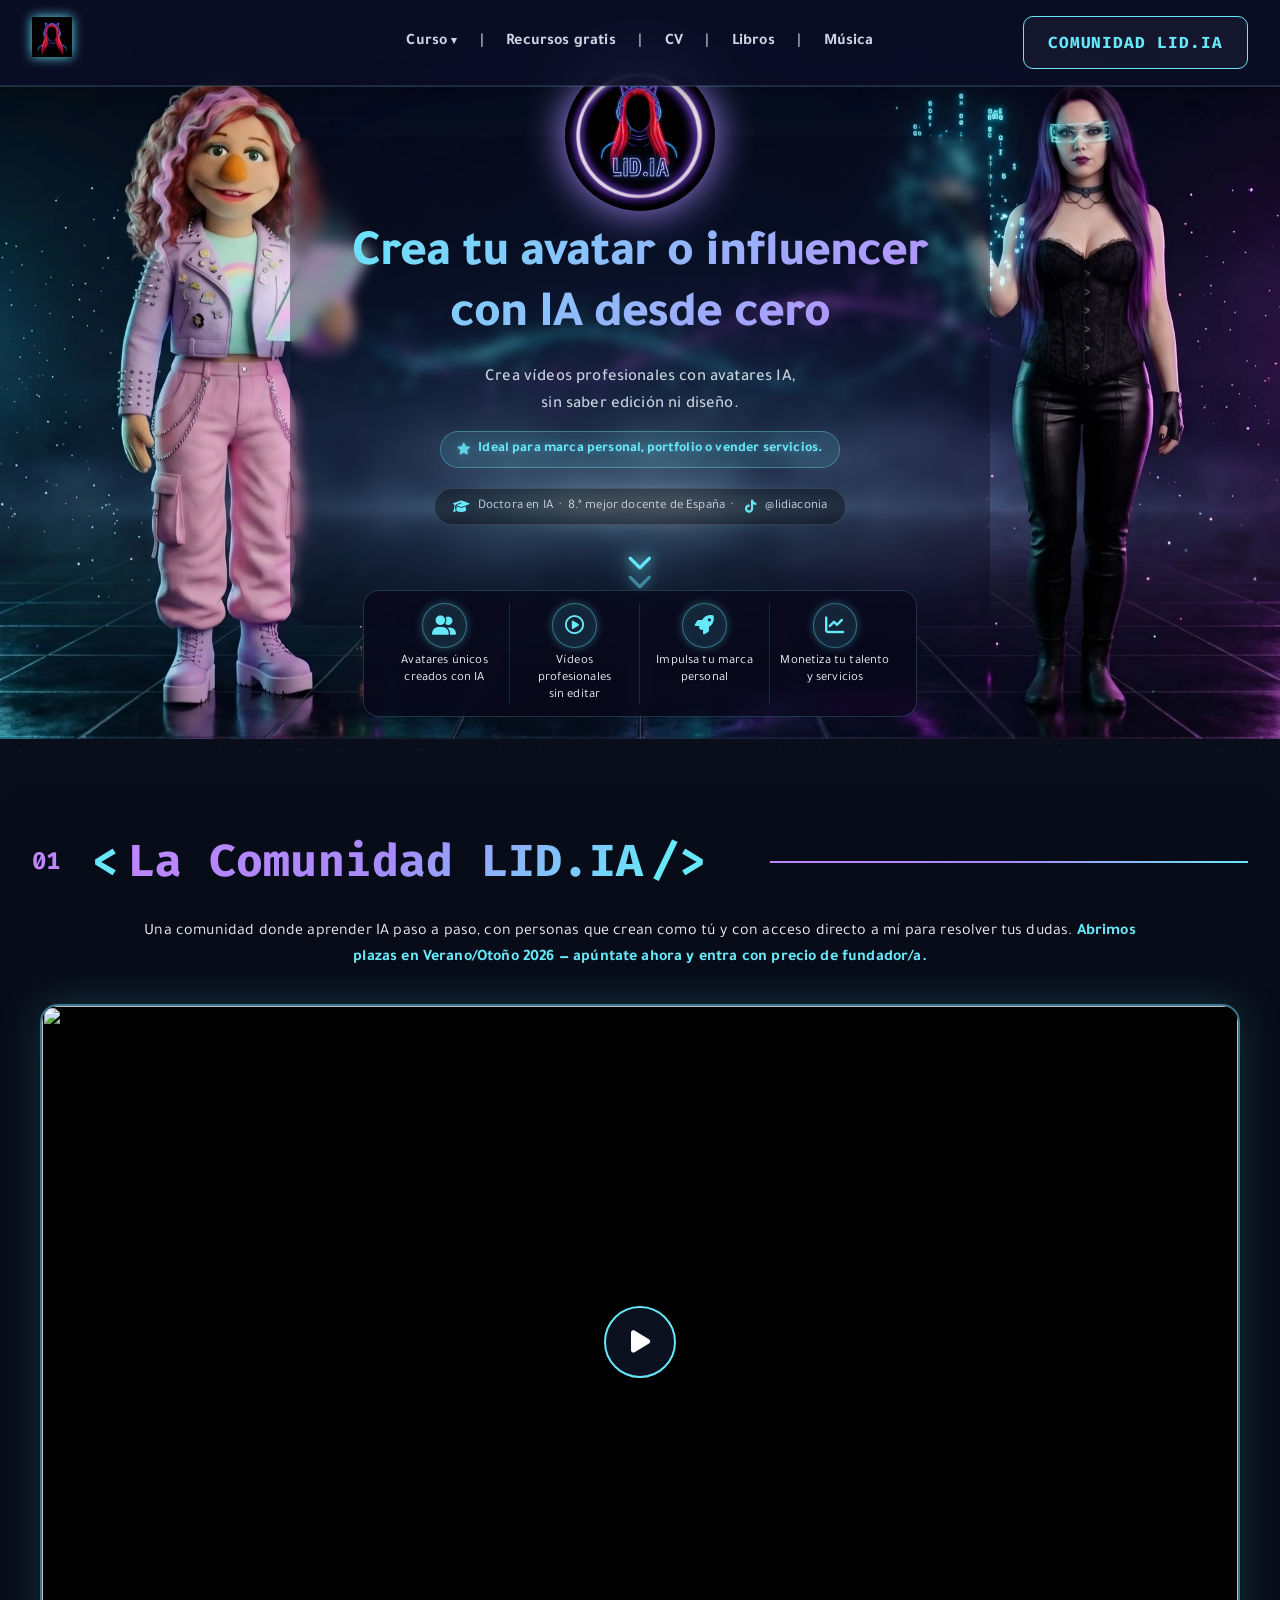
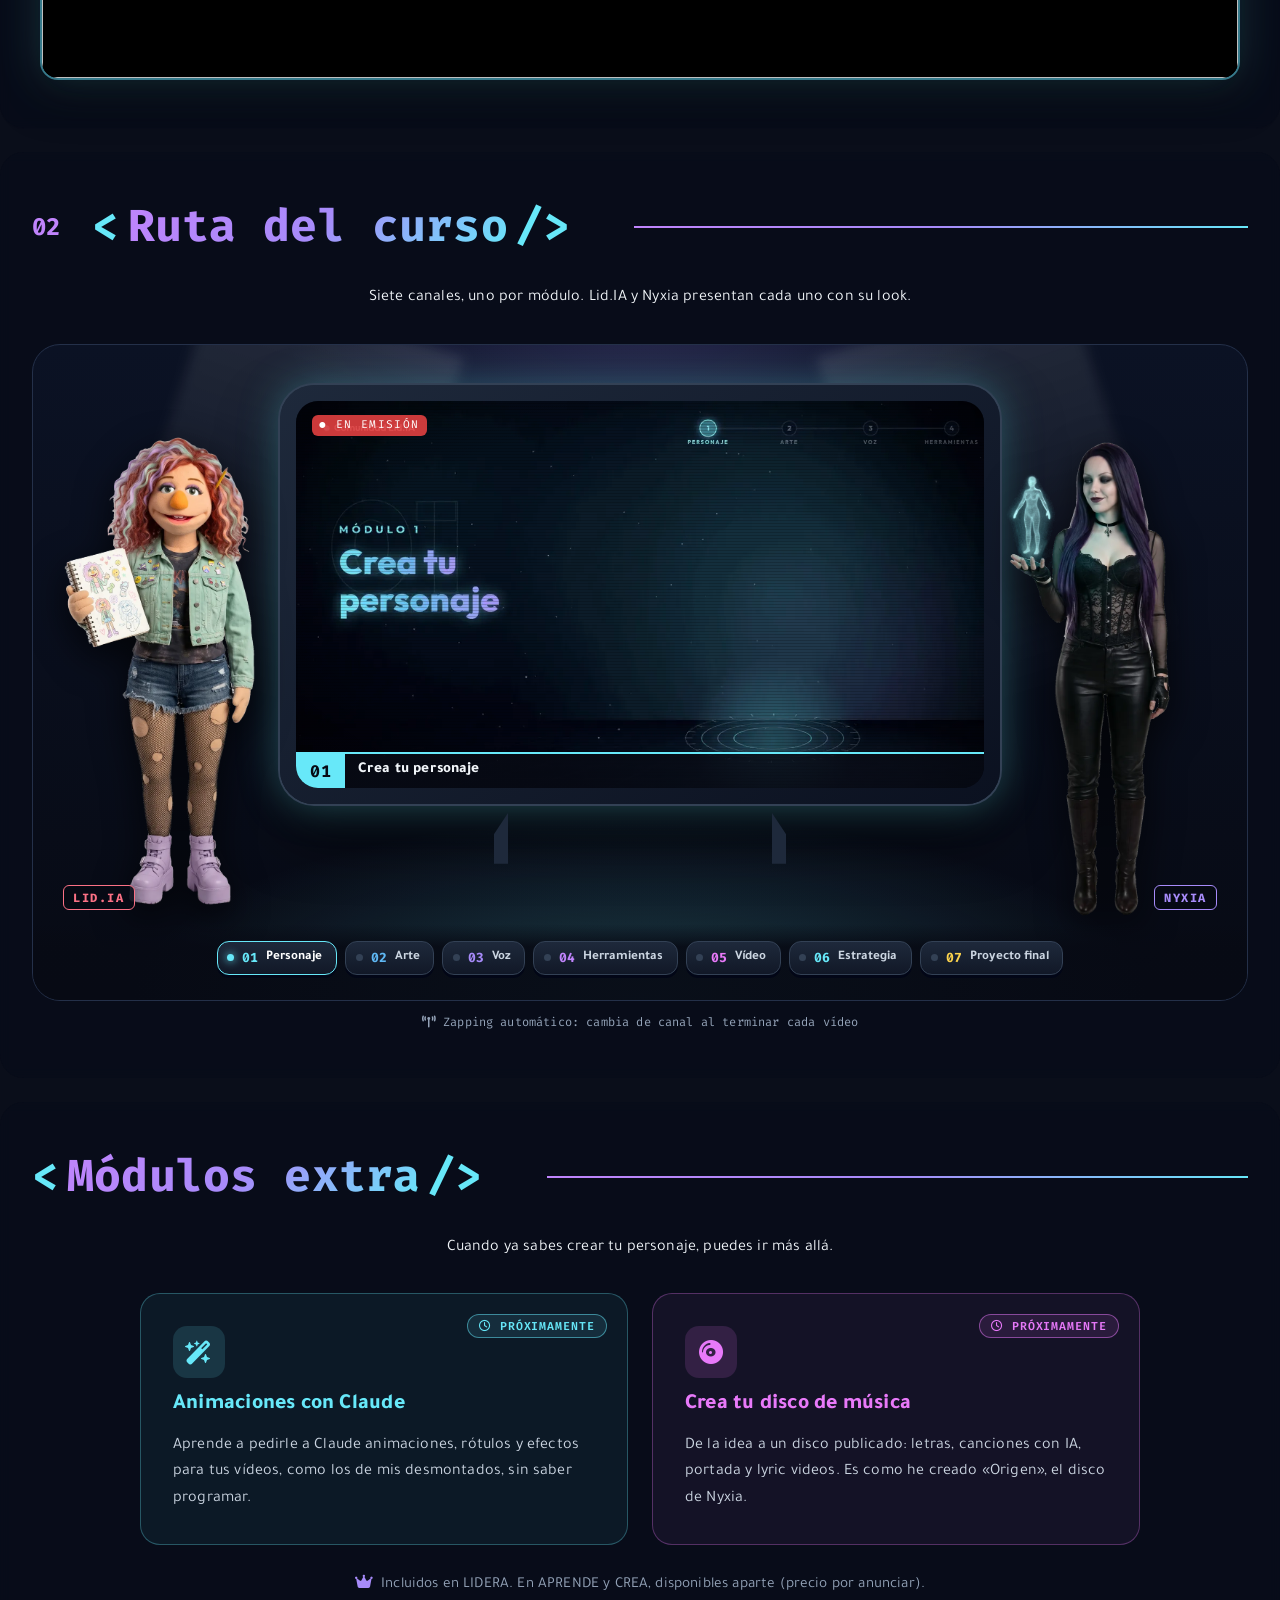
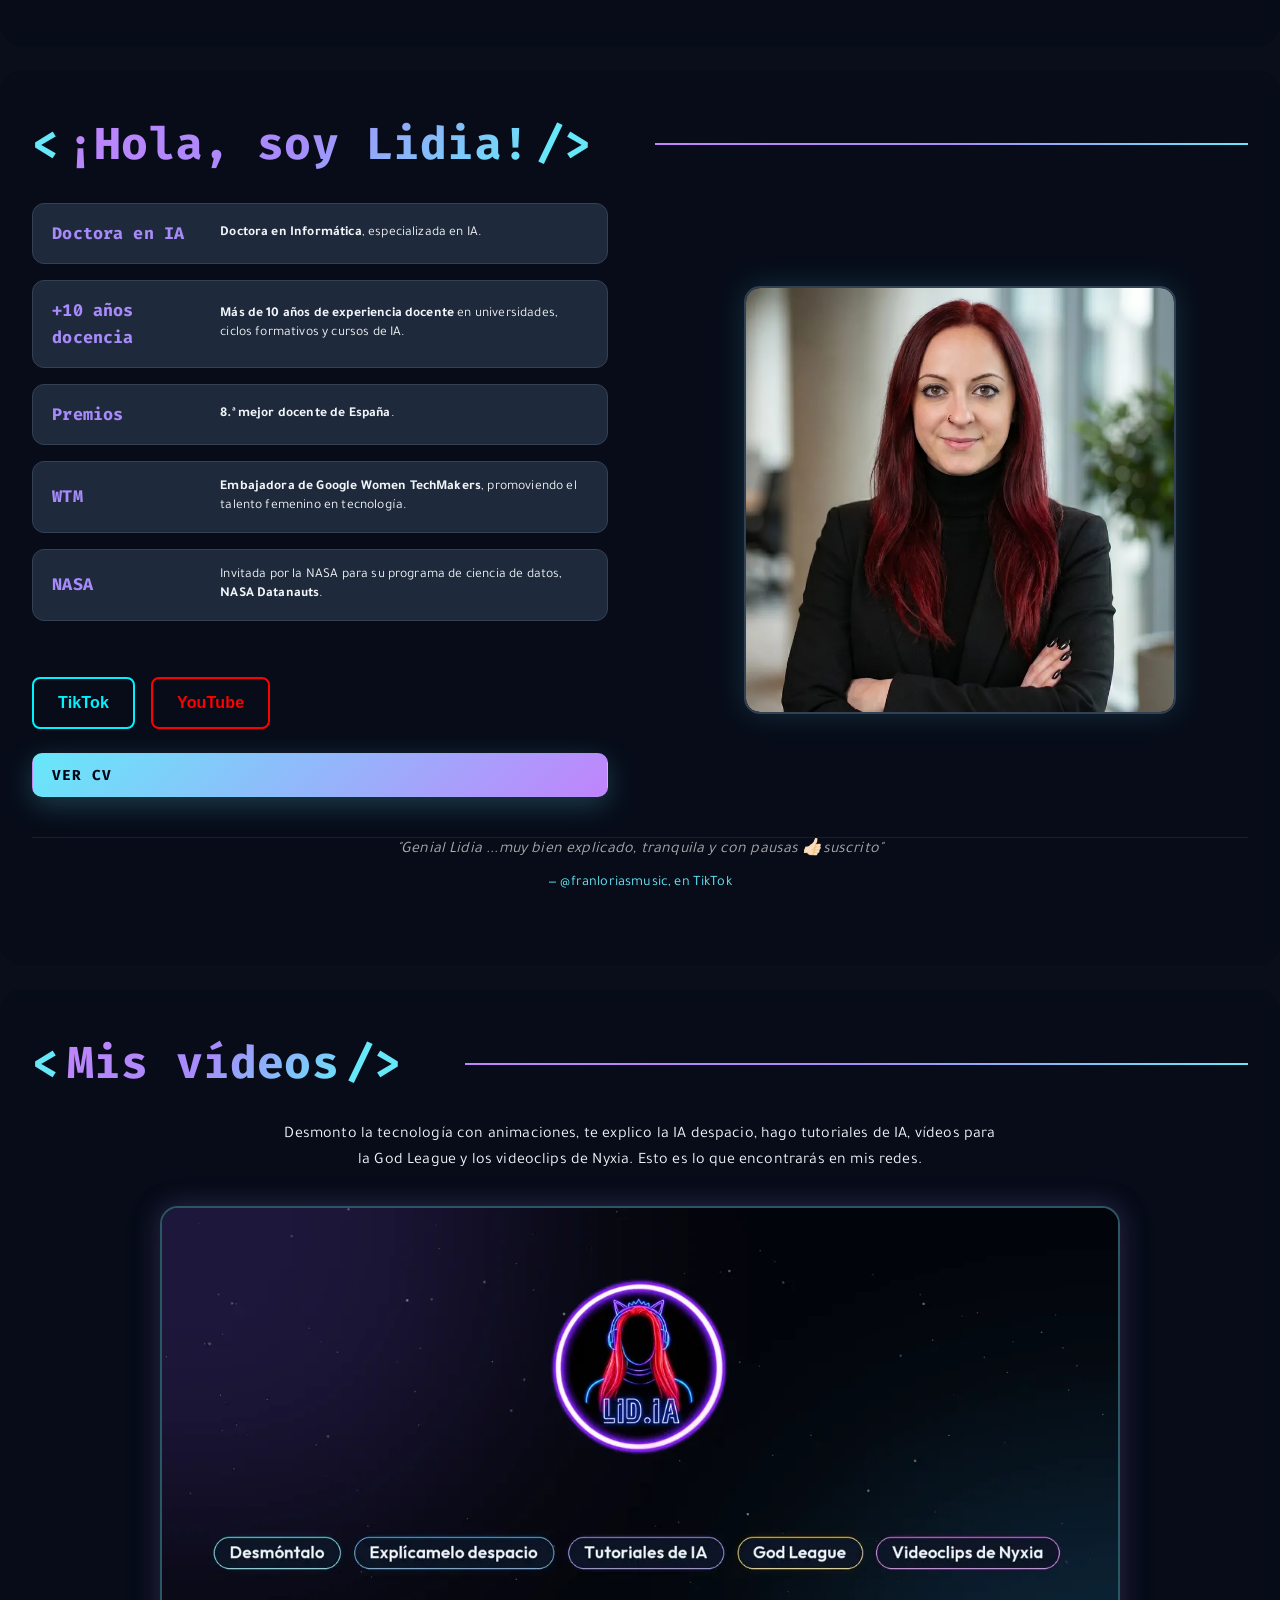
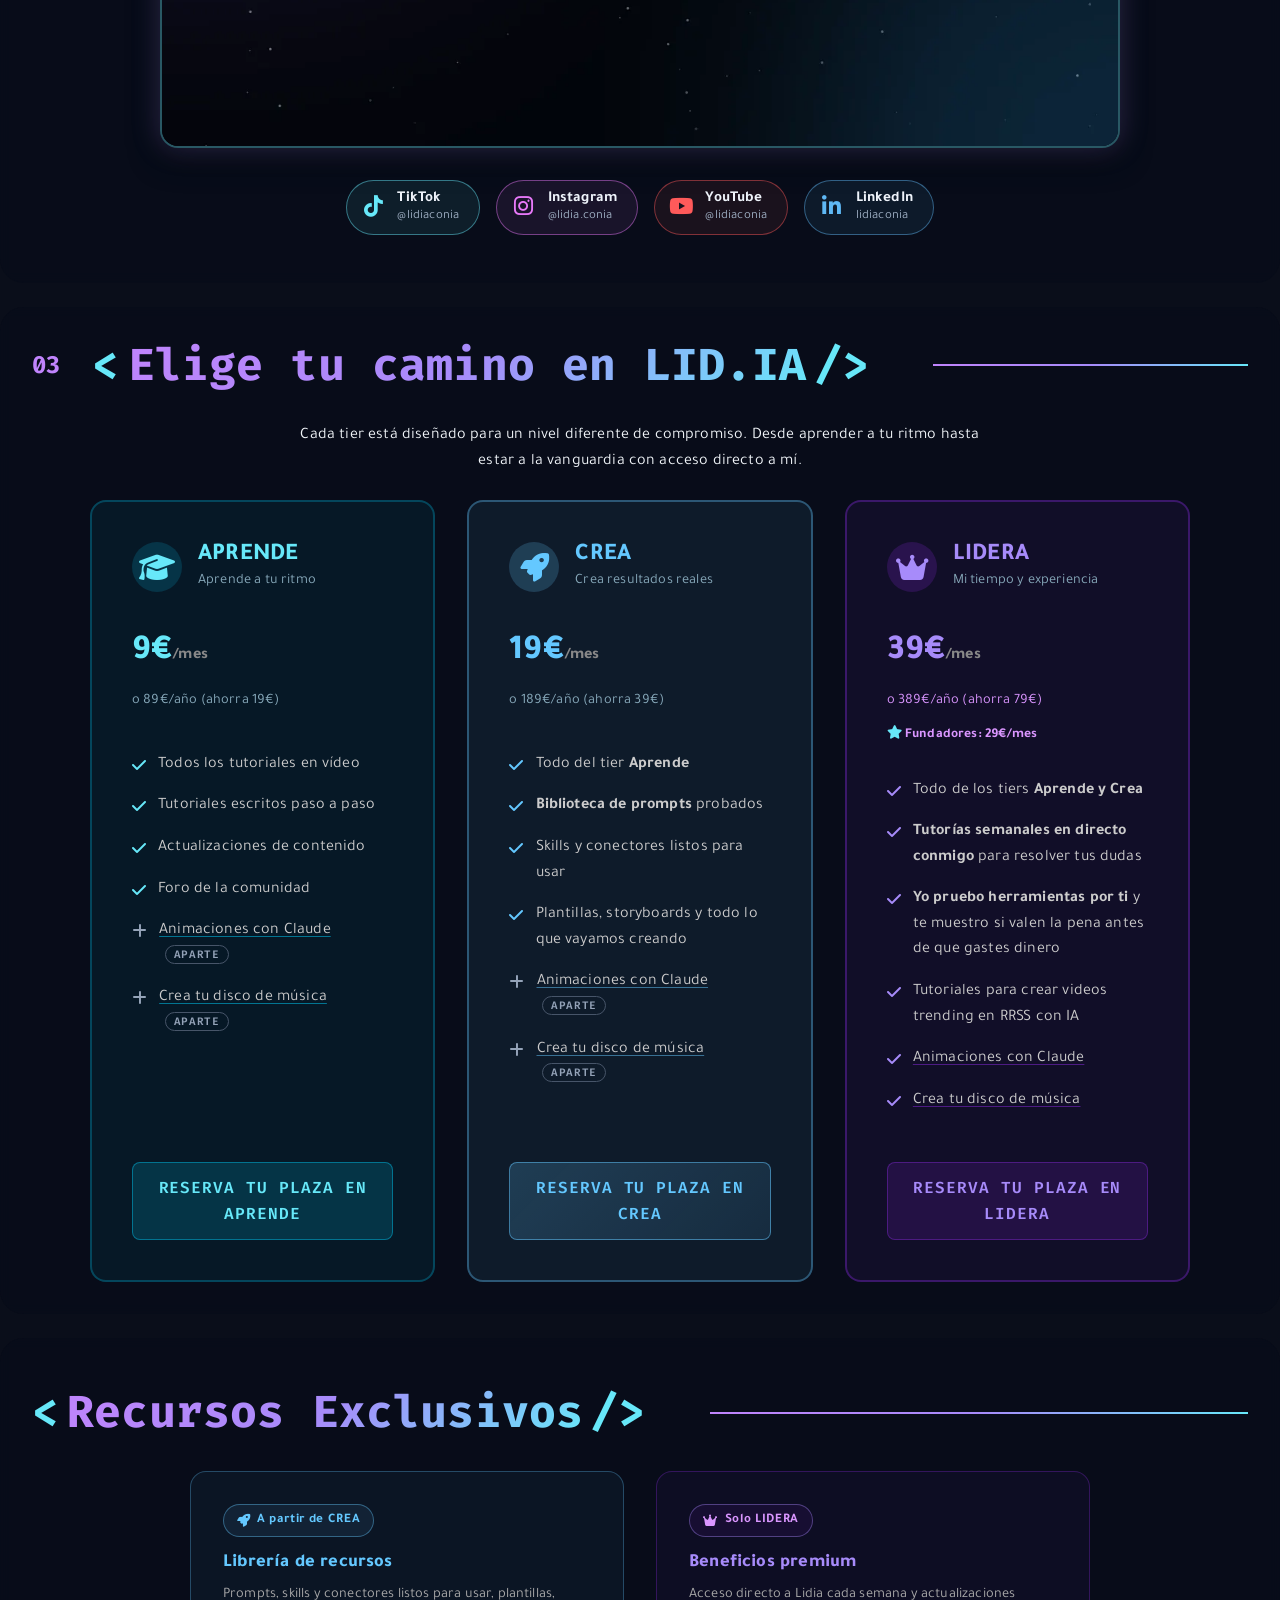
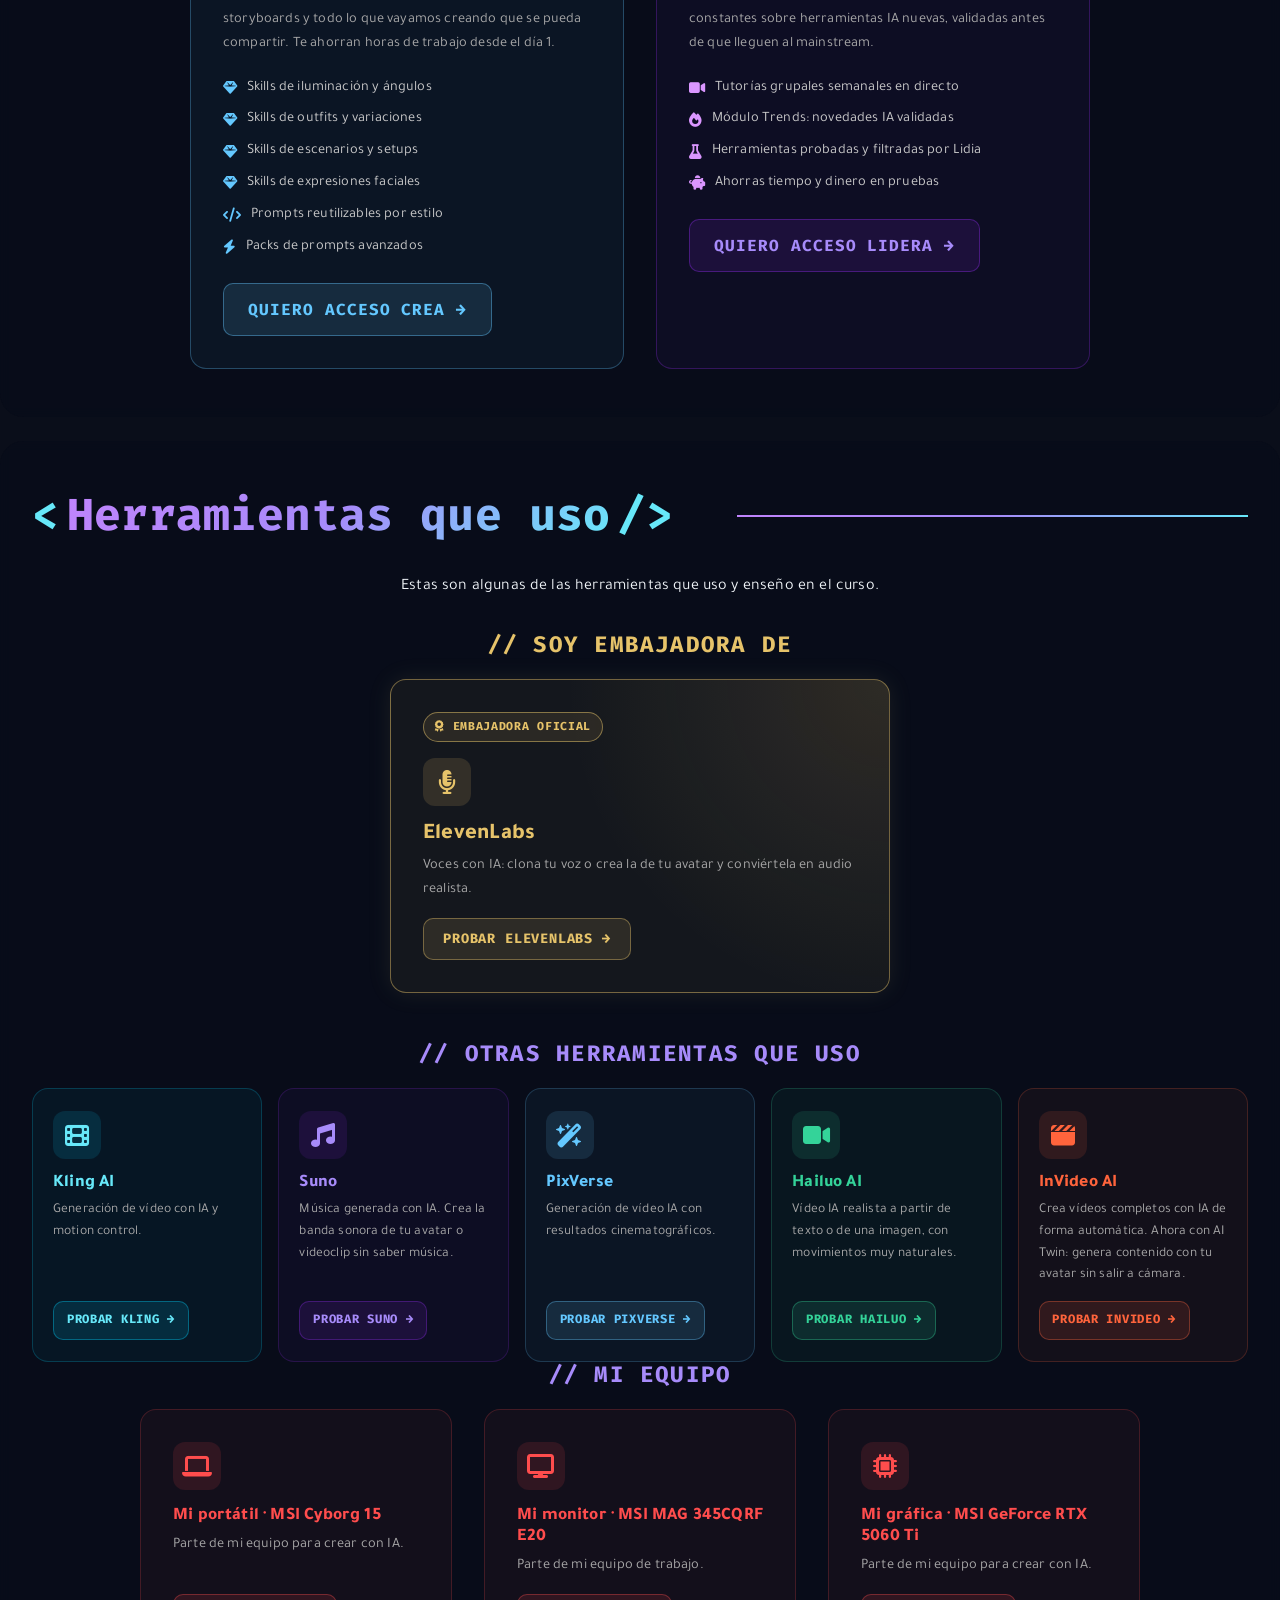
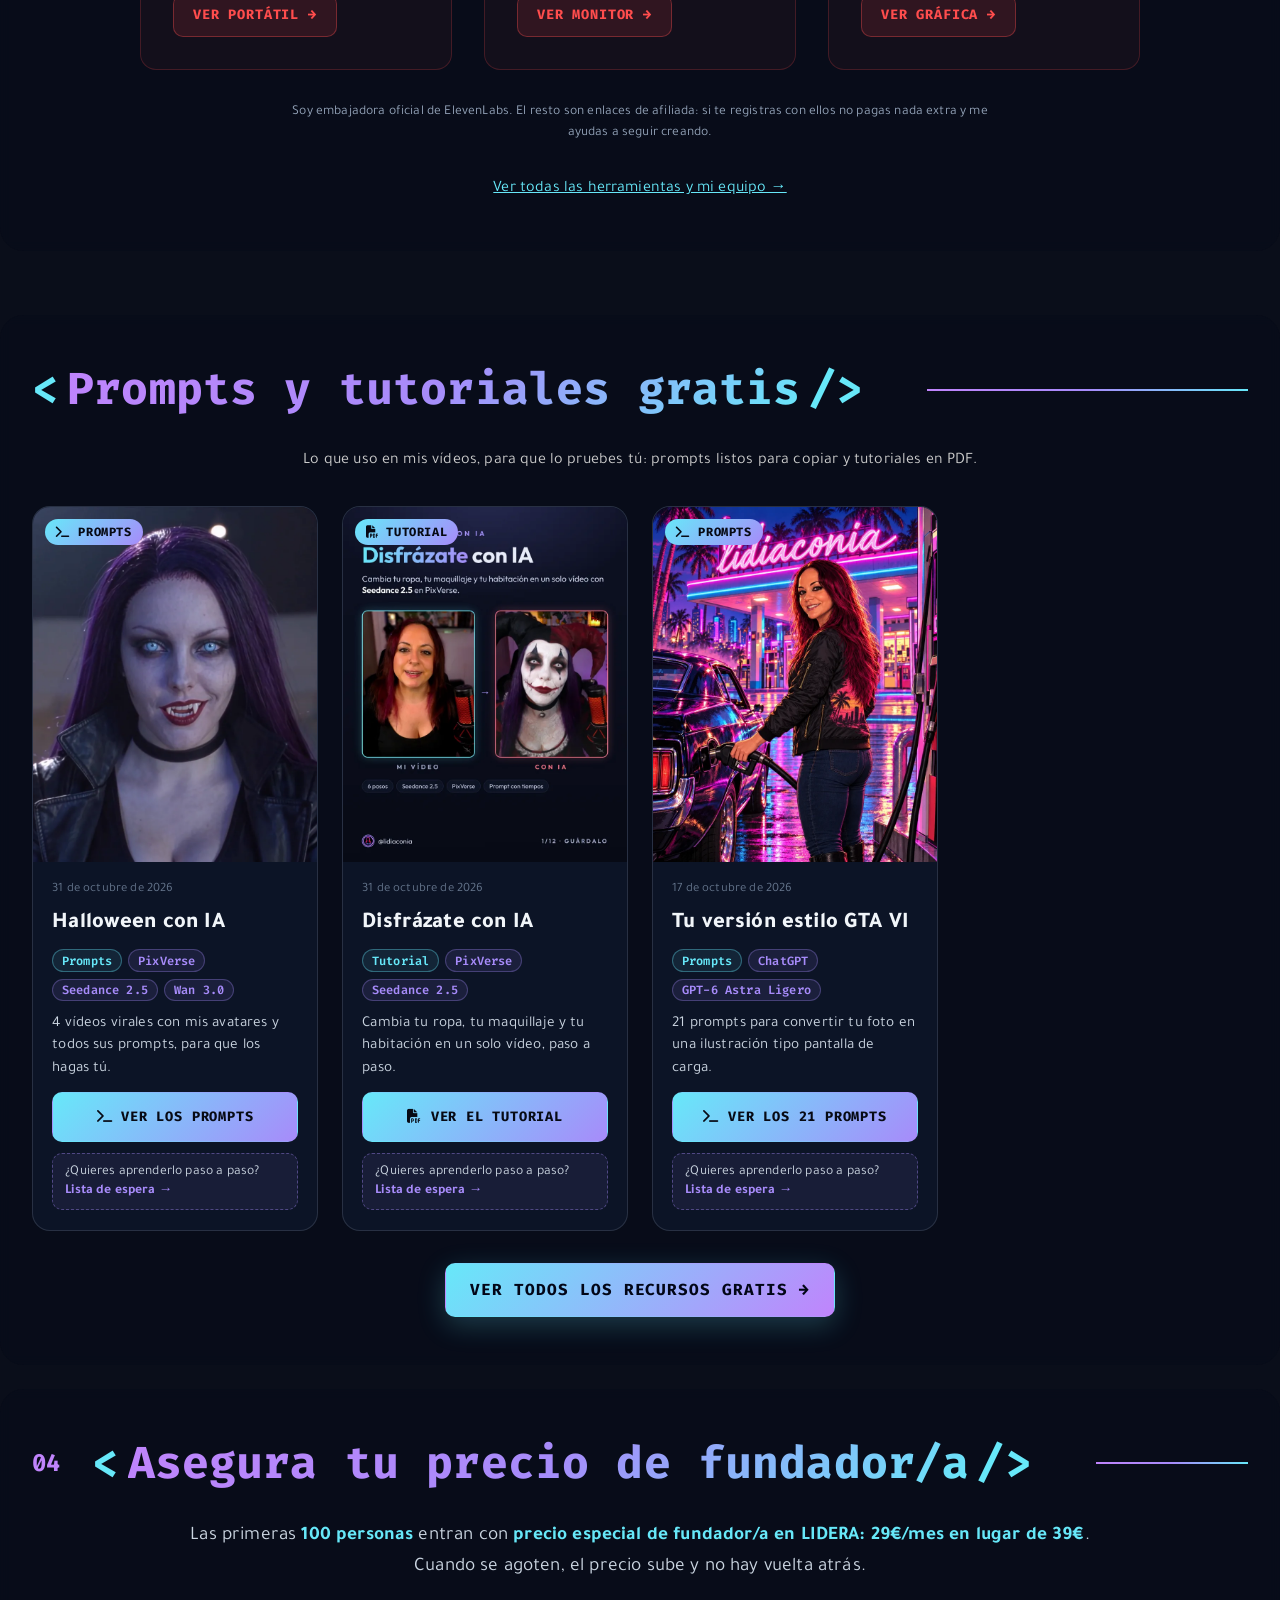
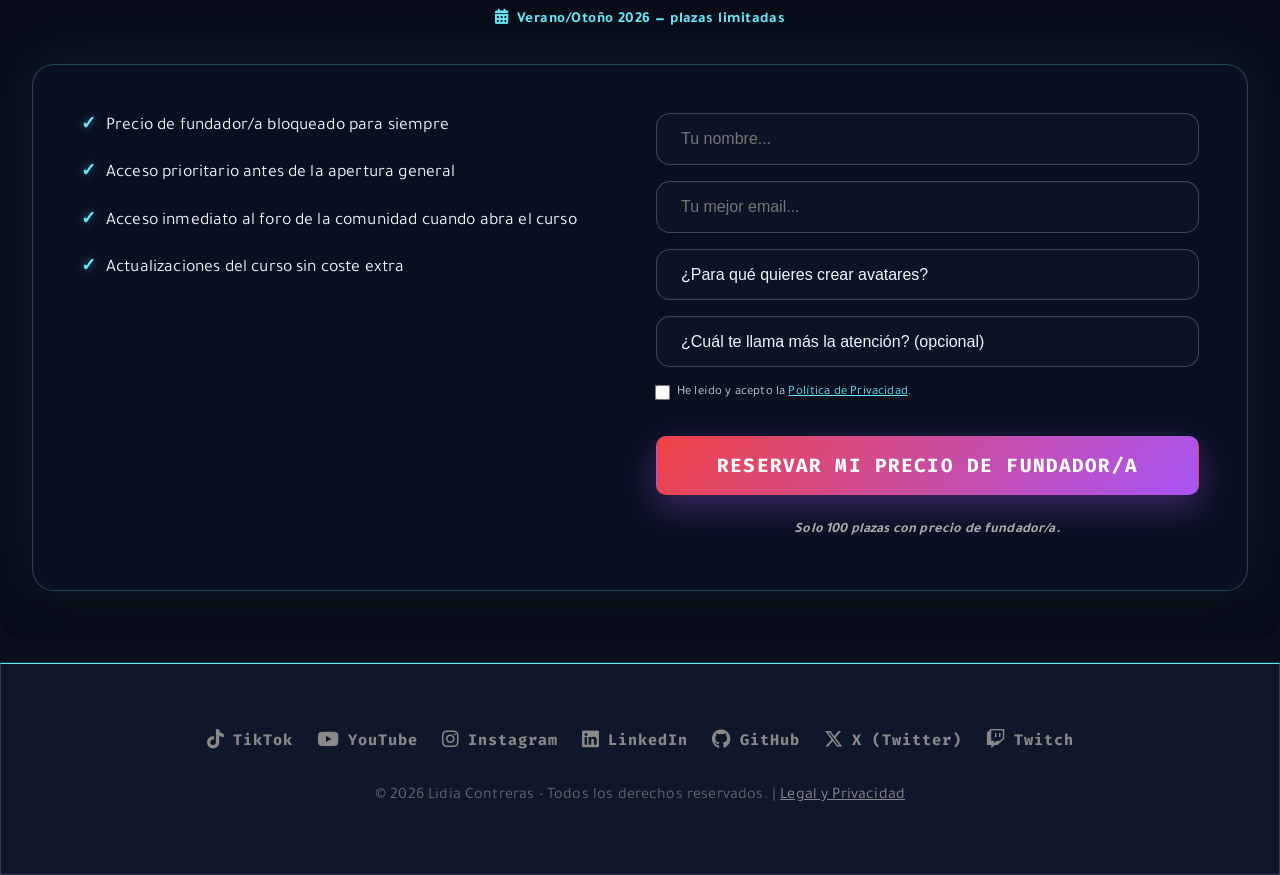
==== commit 4bbc1a55: "Recursos: la lista se pide sin caché para que los recursos nuevos salgan al momento Co-Authored-By: " ====
--- a/index.html
+++ b/index.html
@@ -856,7 +856,7 @@
     </main>
 
     <script src="script.js?v=20261030a"></script>
-    <script src="recursos.js?v=20261031e"></script>
+    <script src="recursos.js?v=20261031g"></script>
     <!-- Cloudflare Web Analytics --><script type='module' src='https://static.cloudflareinsights.com/beacon.min.js' data-cf-beacon='{"token": "f8934614dd854373b2e4546ebebf8414"}'></script><!-- End Cloudflare Web Analytics -->
 </body>
 
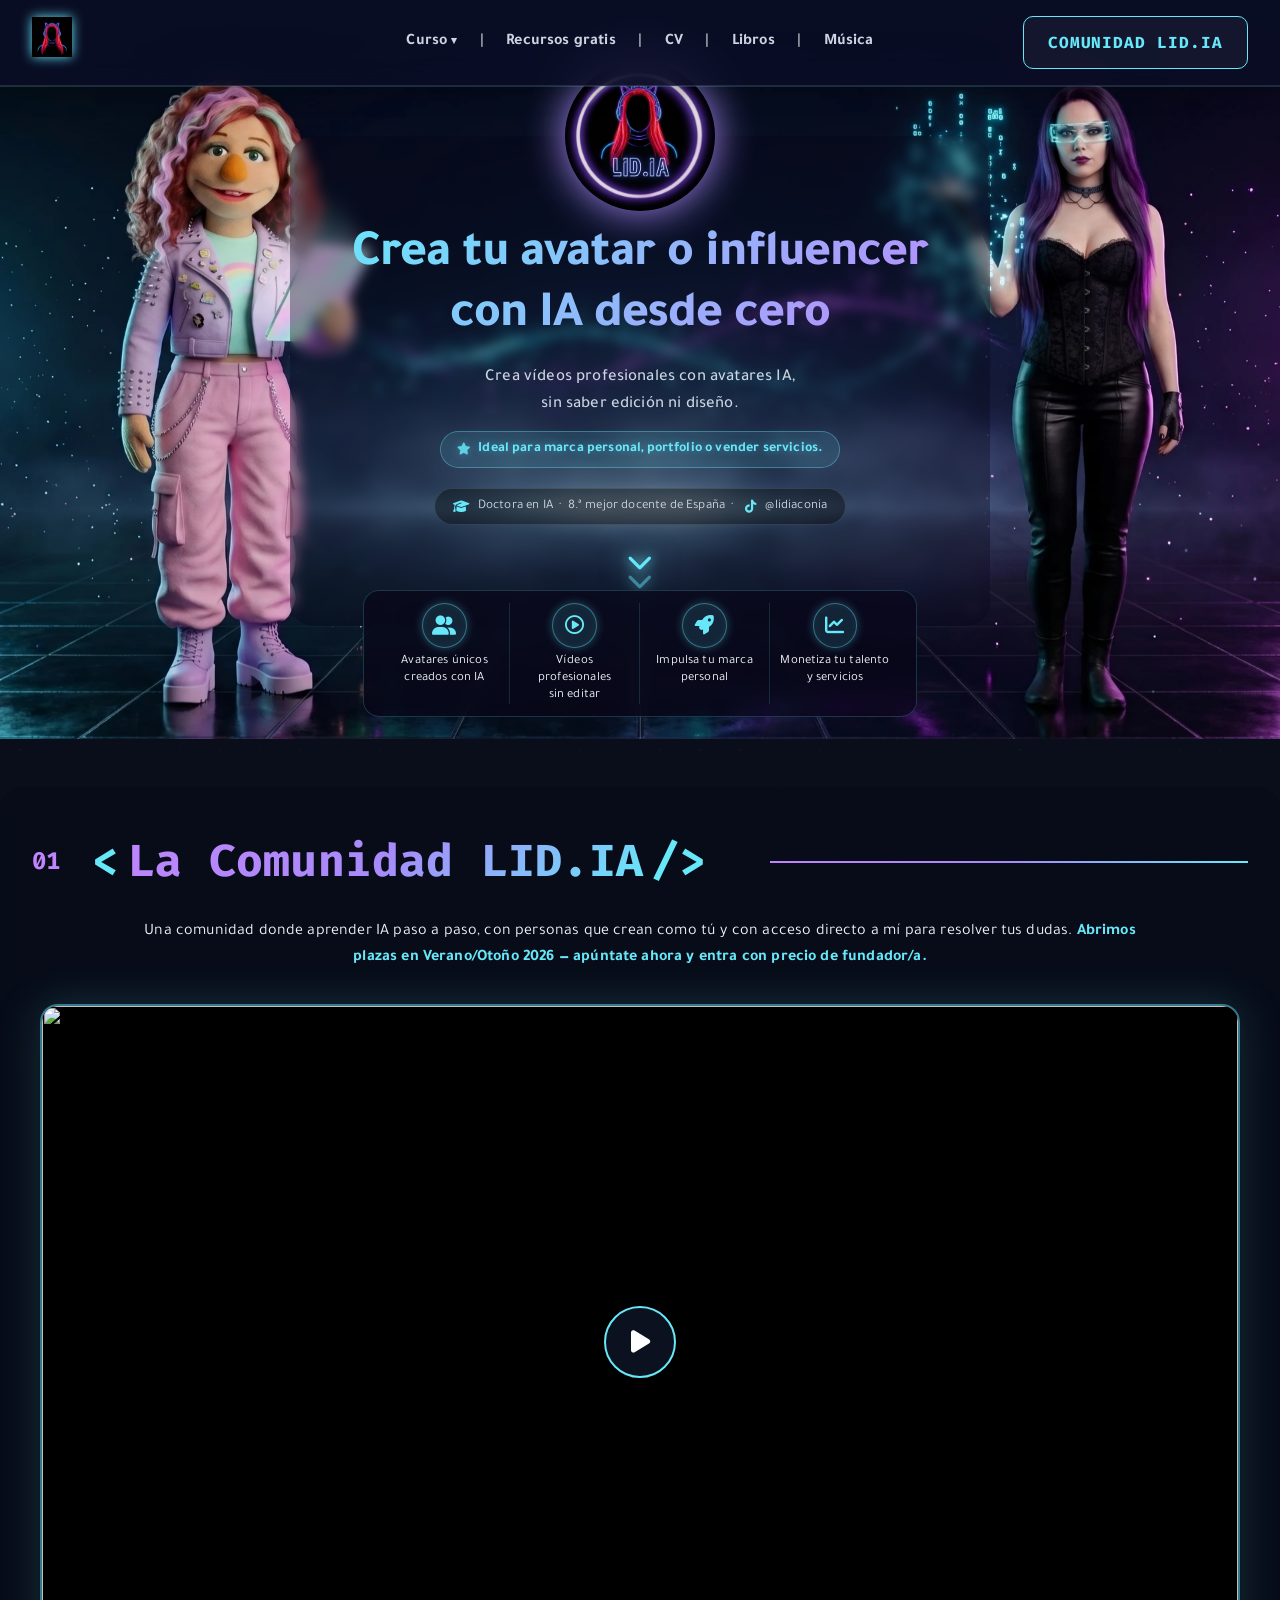
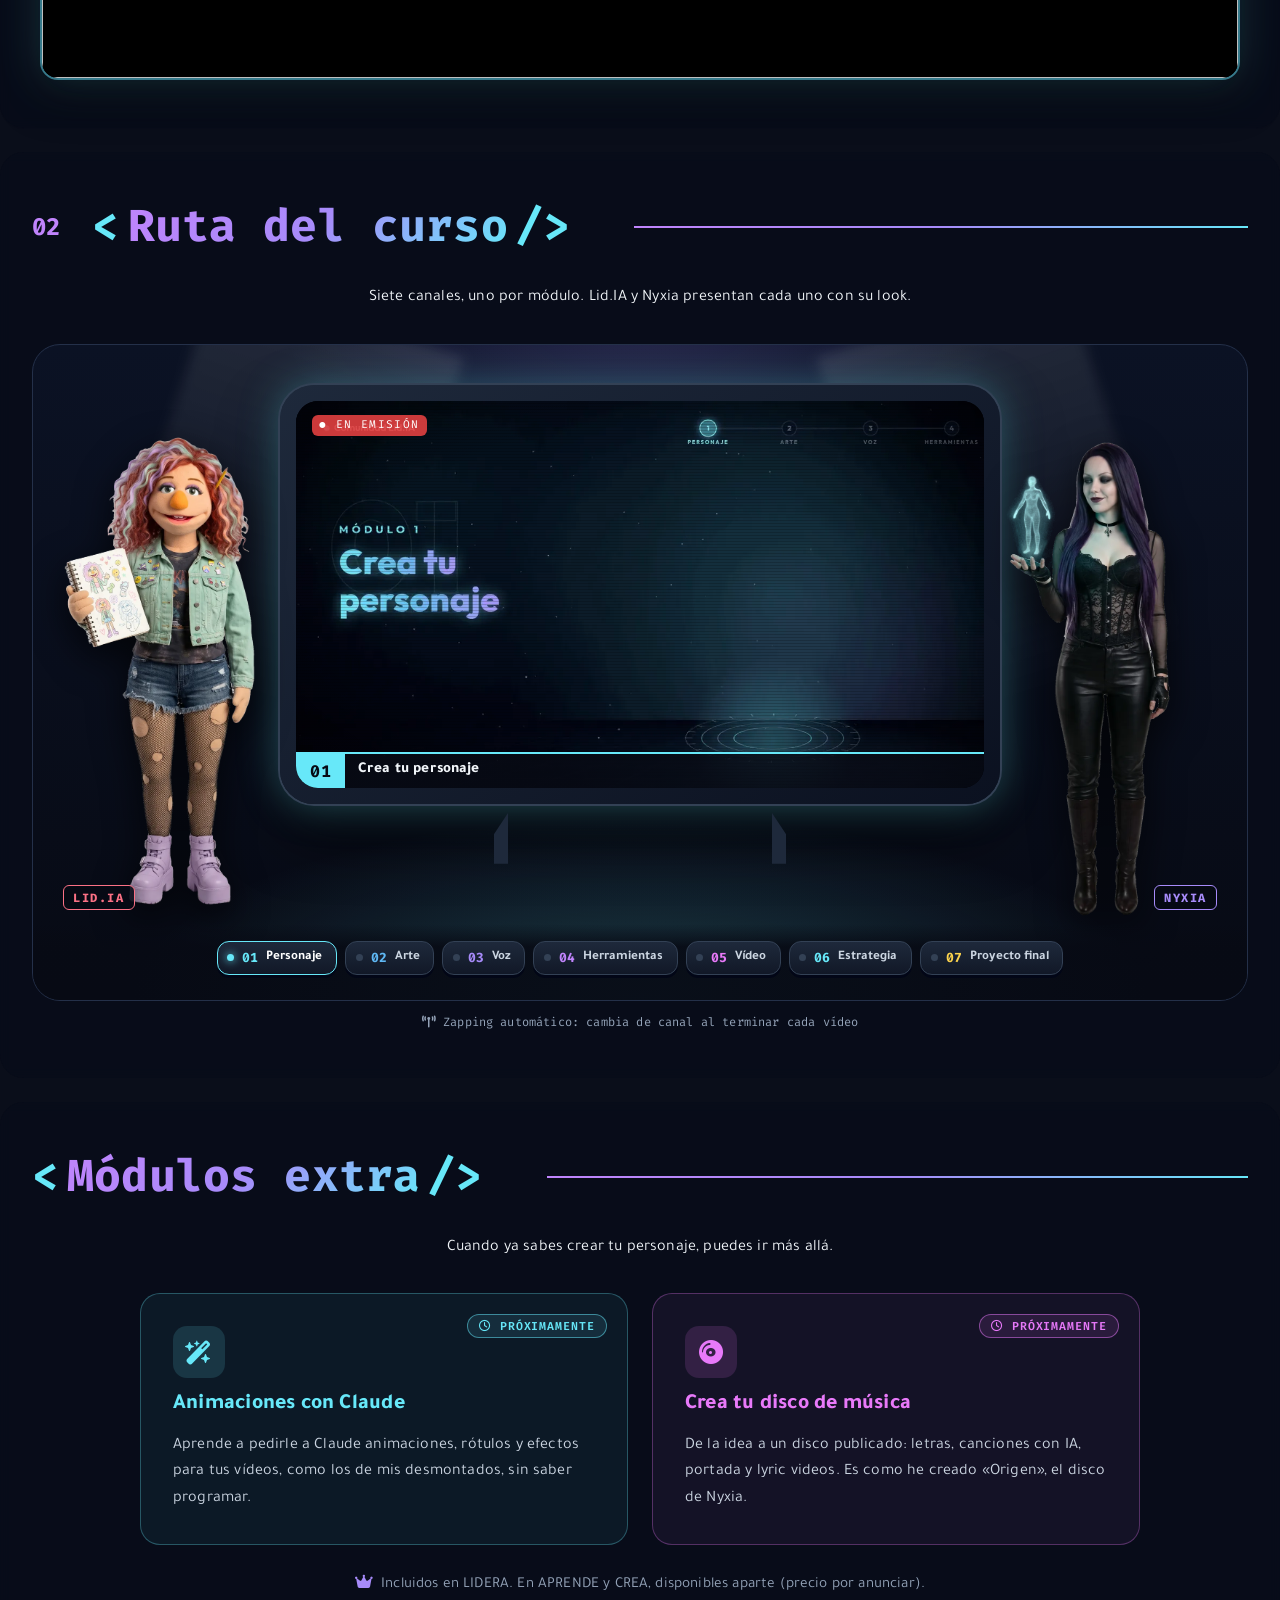
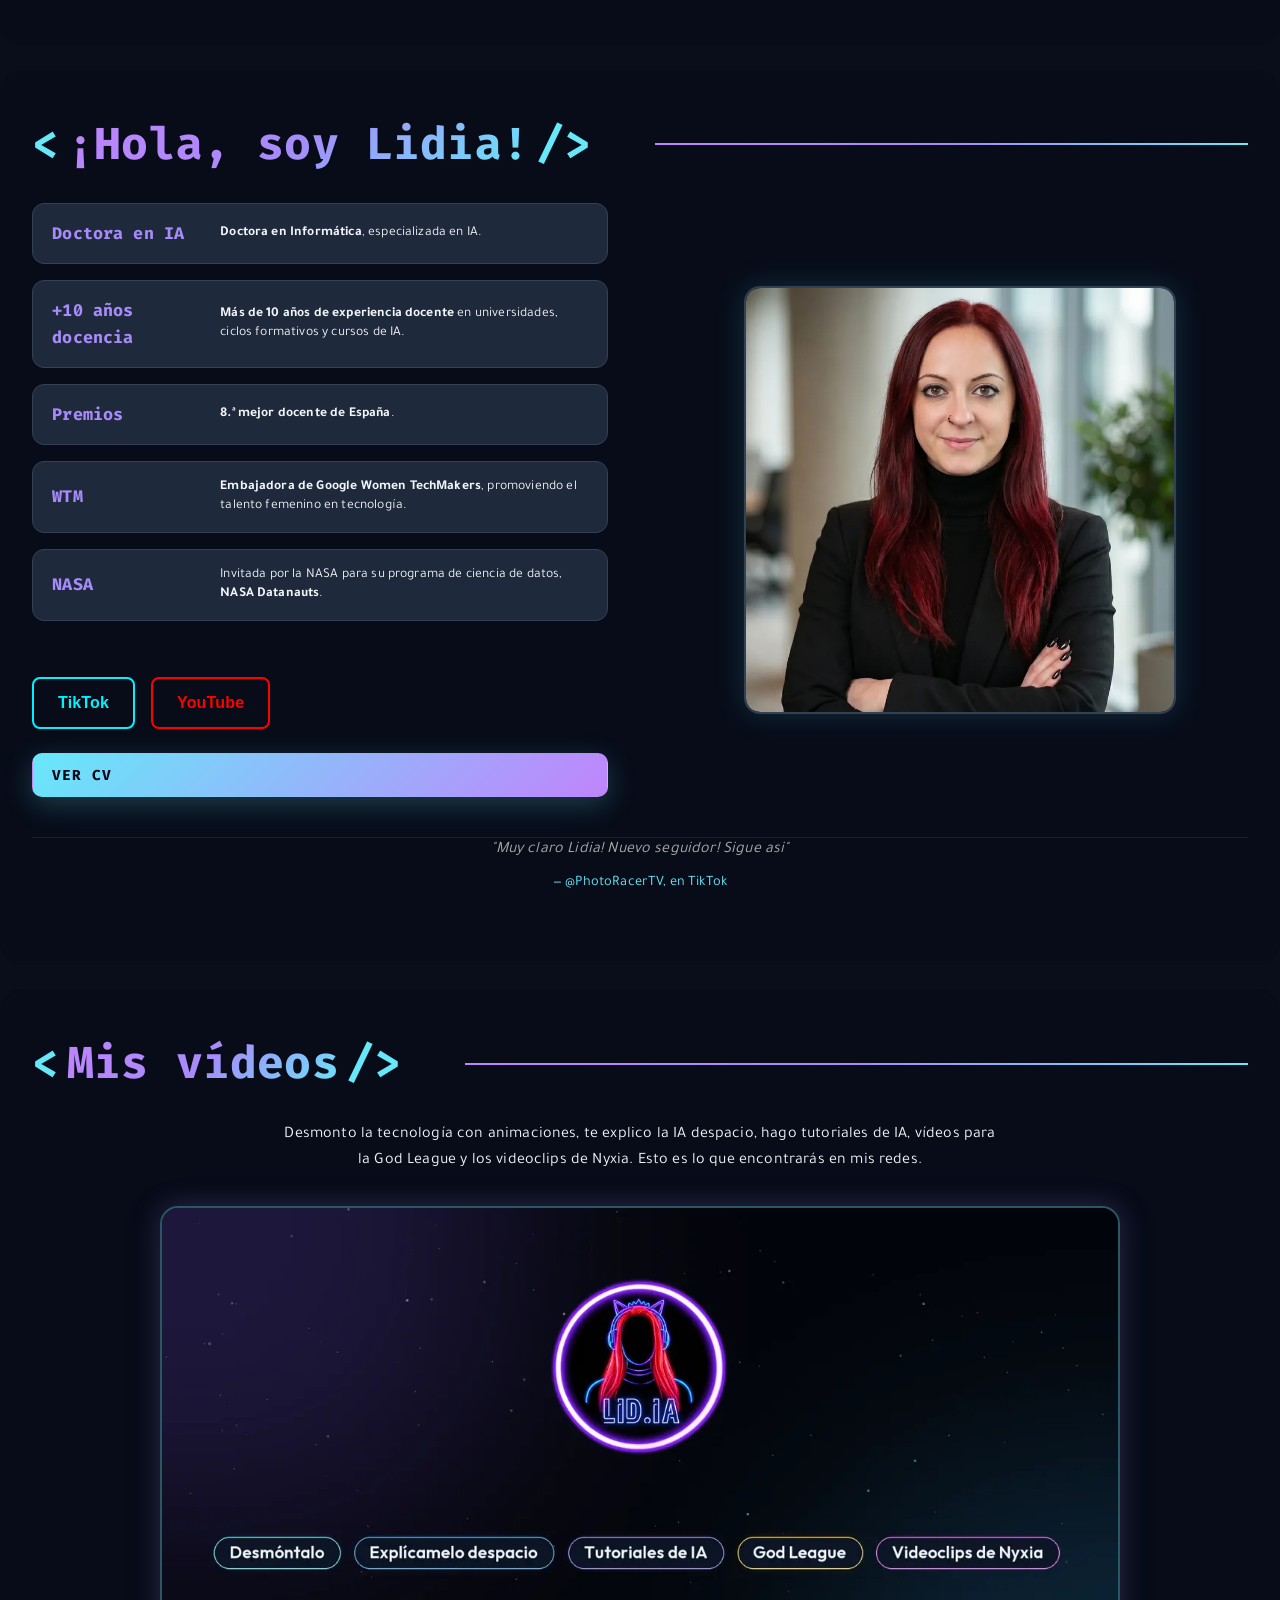
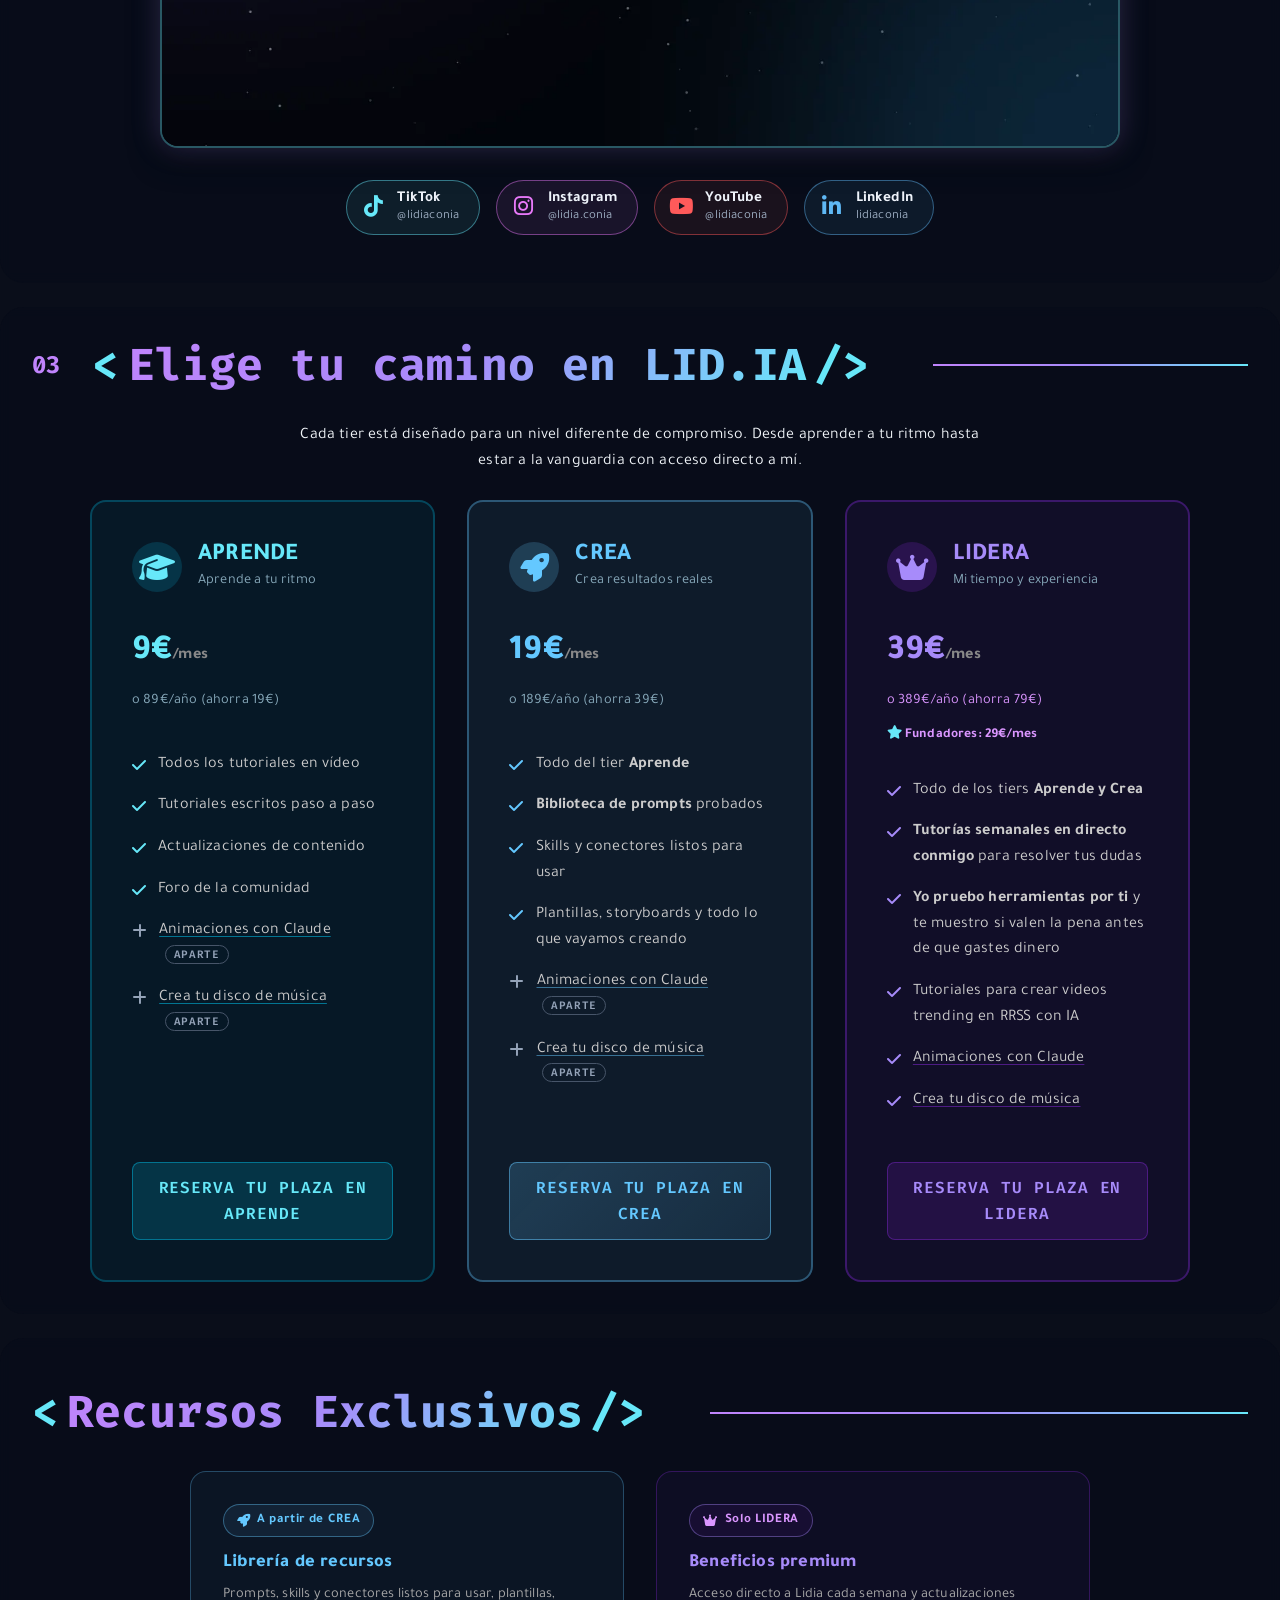
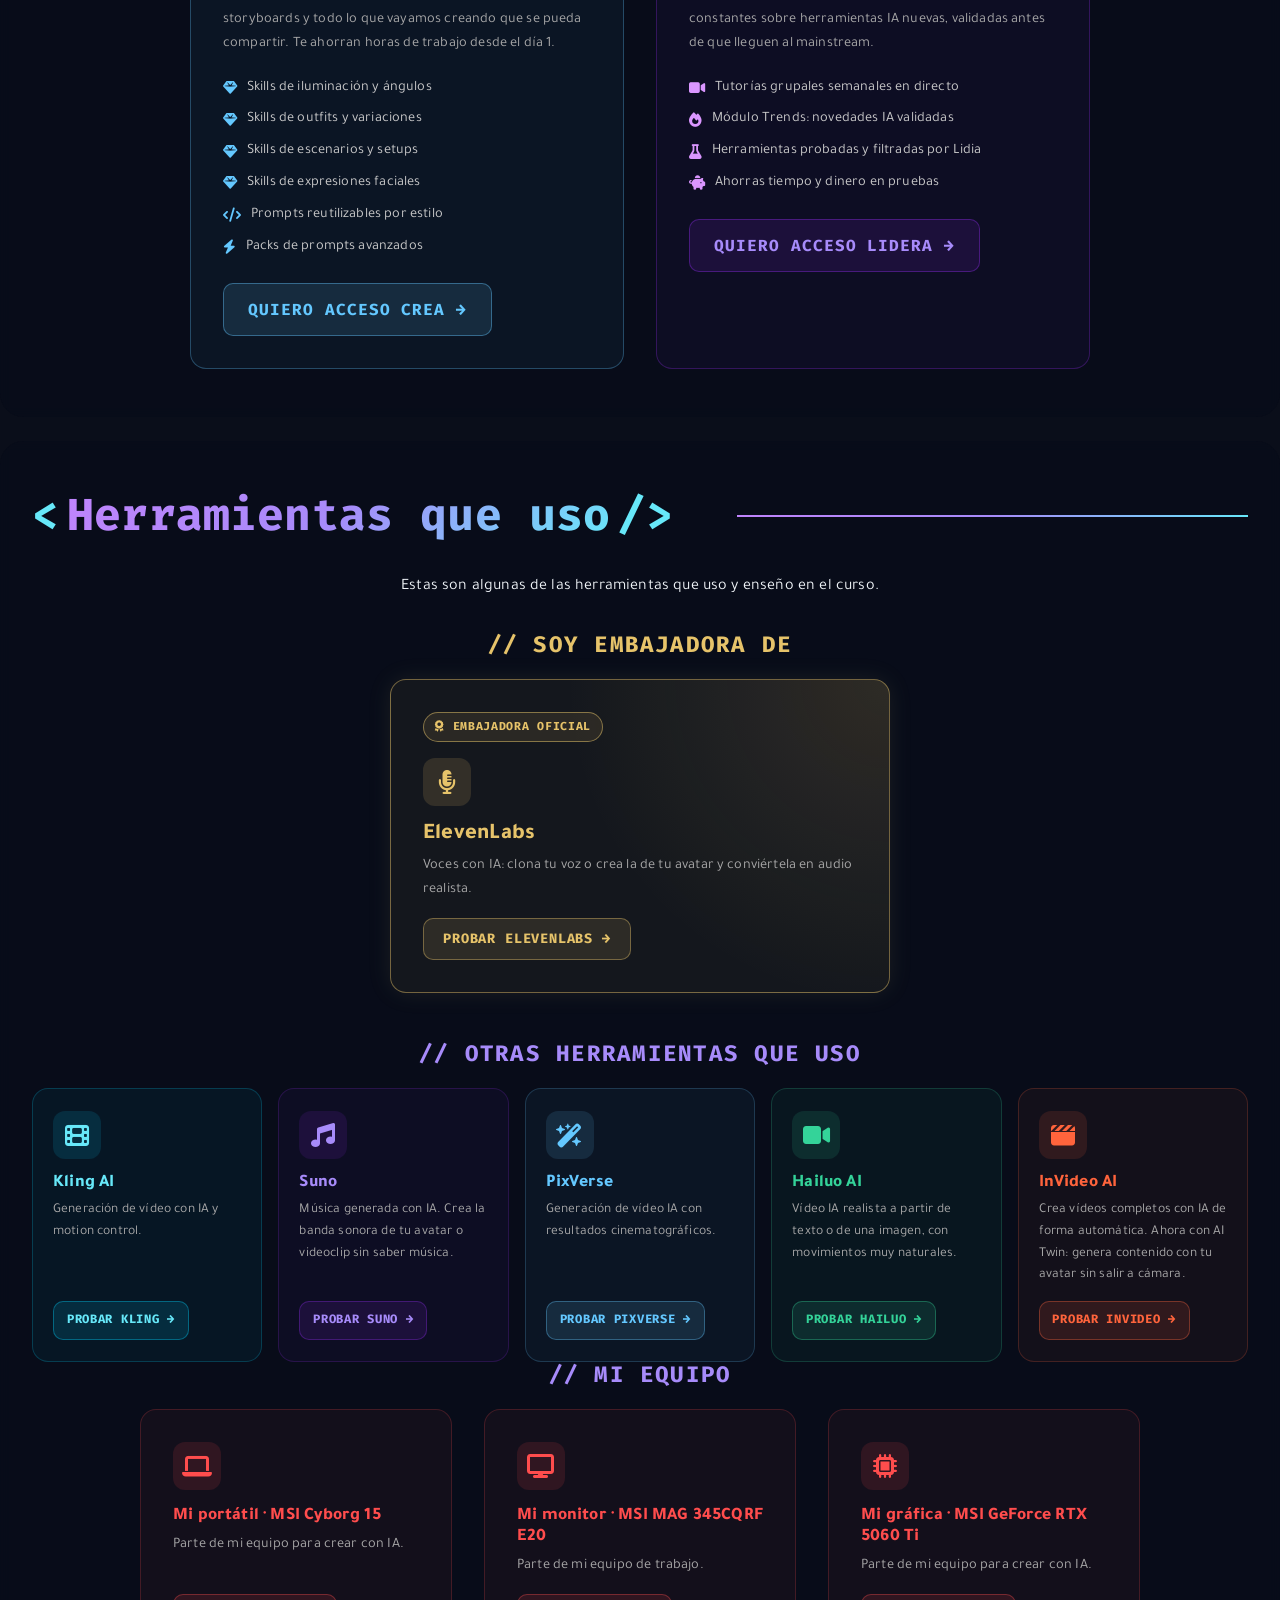
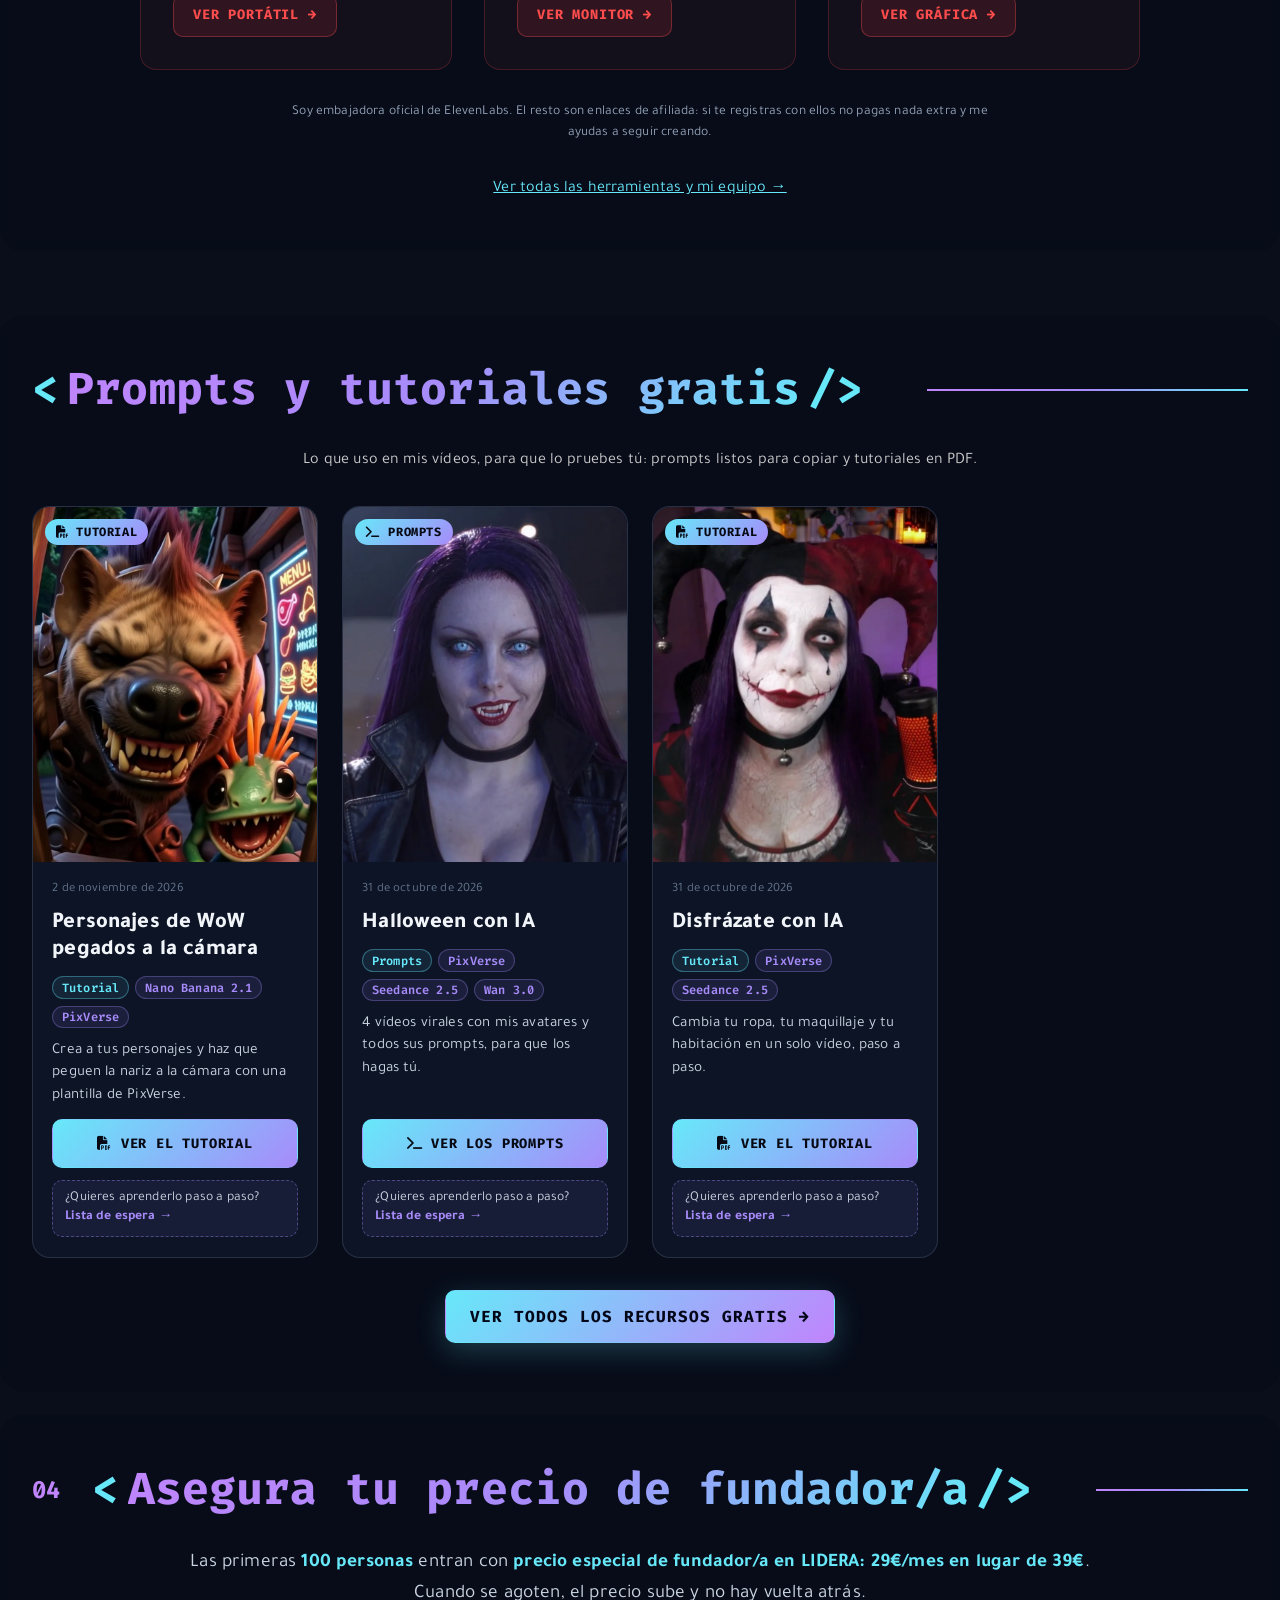
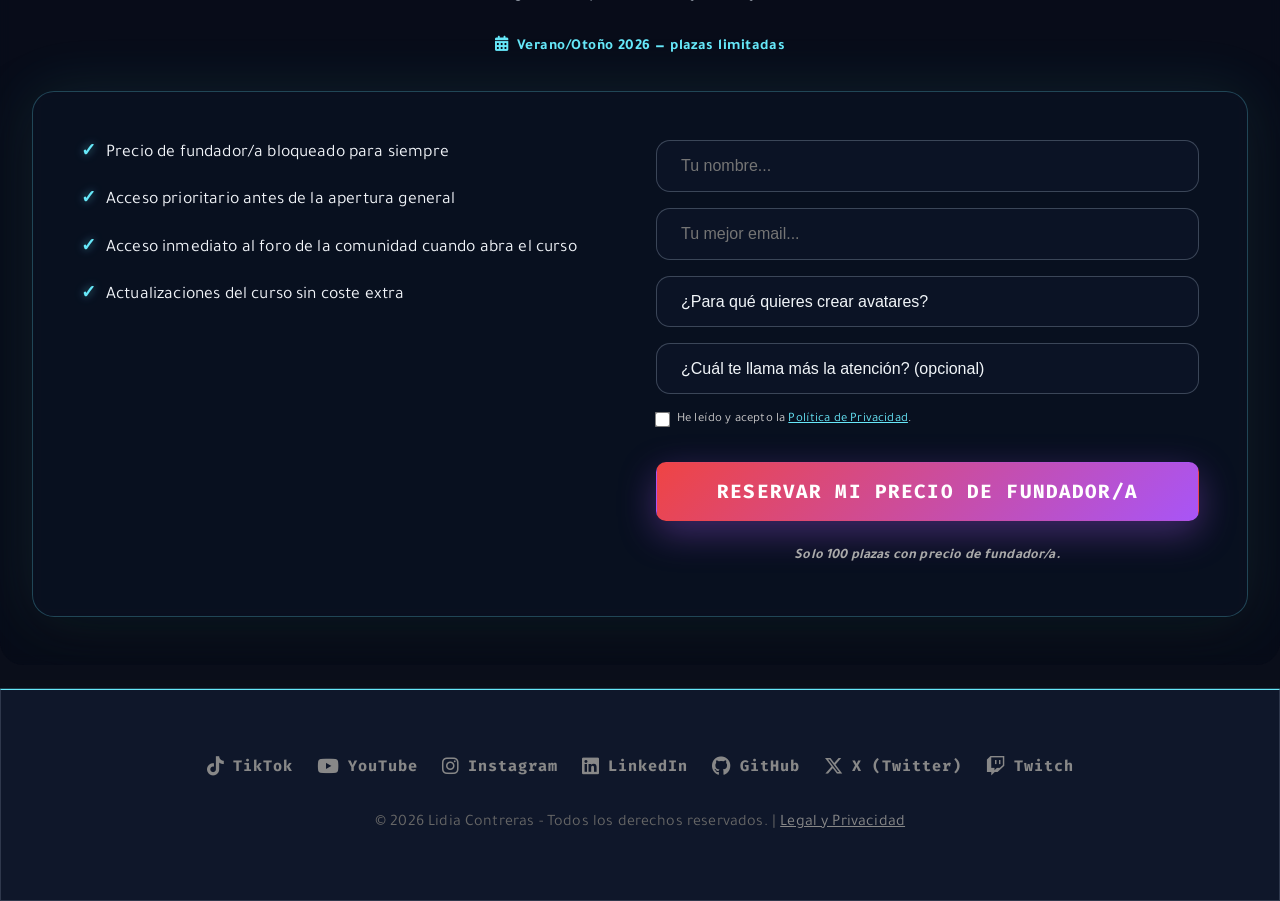
==== commit 7af82d98: "Añade el recurso Personajes de WoW pegados a la cámara - /recursos/wow/: vídeo, PDF, los 4 pasos y l" ====
--- a/index.html
+++ b/index.html
@@ -103,7 +103,7 @@
         rel="stylesheet">
     <!-- FontAwesome Icons -->
     <link rel="stylesheet" href="https://cdnjs.cloudflare.com/ajax/libs/font-awesome/6.5.2/css/all.min.css">
-    <link rel="stylesheet" href="styles.css?v=20261031f">
+    <link rel="stylesheet" href="styles.css?v=20261102a">
 </head>
 
 <body class="theme-home">
--- a/styles.css
+++ b/styles.css
@@ -5271,6 +5271,53 @@
 }
 .rec-credits img { width: 40px; height: 40px; filter: drop-shadow(0 0 6px rgba(103, 232, 249, 0.5)); }
 
+/* Cabecera con vídeo (p. ej. WoW): en el móvil va título → vídeo → botón */
+.rec-split {
+    grid-template-areas: "media head" "media body";
+    grid-template-rows: auto 1fr;
+    row-gap: 0;
+}
+.rec-split .rec-head { grid-area: head; }
+.rec-split .rec-body { grid-area: body; align-self: start; padding: 0; gap: 0; display: block; }
+.rec-split .rec-media {
+    grid-area: media;
+    width: 100%; height: auto; aspect-ratio: 9 / 16; display: block;
+    background: #000; border-radius: 18px;
+    border: 1px solid rgba(148, 163, 184, 0.25);
+    box-shadow: 0 20px 50px rgba(0, 0, 0, 0.45), 0 0 40px rgba(167, 139, 250, 0.15);
+}
+.rec-intro { color: #cbd5e1; margin: 0 0 0.9rem; }
+.rec-intro strong { color: #f1f5f9; }
+.rec-hw .rec-gallery { margin-top: 1rem; }
+.rec-hw > .rec-code { margin-bottom: 1.25rem; }
+
+/* Pasos numerados con imágenes */
+.rec-pasos { list-style: none; padding: 0; margin: 0; display: grid; gap: 1.25rem; }
+.rec-pasos > li {
+    display: flex; gap: 1rem; align-items: flex-start;
+    background: rgba(15, 23, 42, 0.85);
+    border: 1px solid rgba(148, 163, 184, 0.2);
+    border-radius: 16px;
+    padding: 1.1rem 1.2rem;
+}
+.rec-pasos > li > div { flex: 1; min-width: 0; }
+.rec-paso-n {
+    flex: 0 0 40px; height: 40px; border-radius: 12px;
+    display: grid; place-items: center;
+    font: 700 1.1rem var(--font-code); color: #070a14;
+    background: linear-gradient(135deg, #67e8f9, #a78bfa);
+}
+body[class*="theme-"] .rec-pasos h3 { font-size: 1.15rem; margin: 0.35rem 0 0.4rem; }
+.rec-pasos p { color: #cbd5e1; margin: 0 0 0.6rem; line-height: 1.55; }
+.rec-pasos p strong { color: #f1f5f9; }
+.rec-strip { display: grid; grid-template-columns: repeat(3, minmax(0, 160px)); gap: 0.6rem; margin-top: 0.8rem; }
+.rec-strip img {
+    width: 100%; aspect-ratio: 9 / 16; object-fit: cover; display: block;
+    border-radius: 10px; border: 1px solid rgba(148, 163, 184, 0.2);
+}
+.rec-strip-app { grid-template-columns: repeat(2, minmax(0, 180px)); }
+.rec-strip-app img { aspect-ratio: auto; object-fit: contain; background: #000; }
+
 /* Lista de prompts */
 .rec-howto {
     margin-top: 1.5rem;
@@ -5334,6 +5381,10 @@
     .rec-detail-img { max-width: 260px; margin: 0 auto; }
     .rec-actions .btn.rec-main { width: 100%; }
     .rec-toolbar { justify-content: center; }
+    .rec-split { grid-template-areas: "head" "media" "body"; grid-template-rows: auto; row-gap: 1.25rem; }
+    .rec-split .rec-media { max-width: 280px; margin: 0 auto; }
+    .rec-pasos > li { padding: 1rem; gap: 0.8rem; }
+    .rec-paso-n { flex-basis: 34px; height: 34px; font-size: 1rem; }
     .rec-hw-grid { grid-template-columns: 1fr; gap: 1.25rem; }
     .rec-hw-video { max-width: 320px; margin: 0 auto; }
     /* La tarjeta final tiene que caber en un vídeo 16:9 de ~190 px de alto */
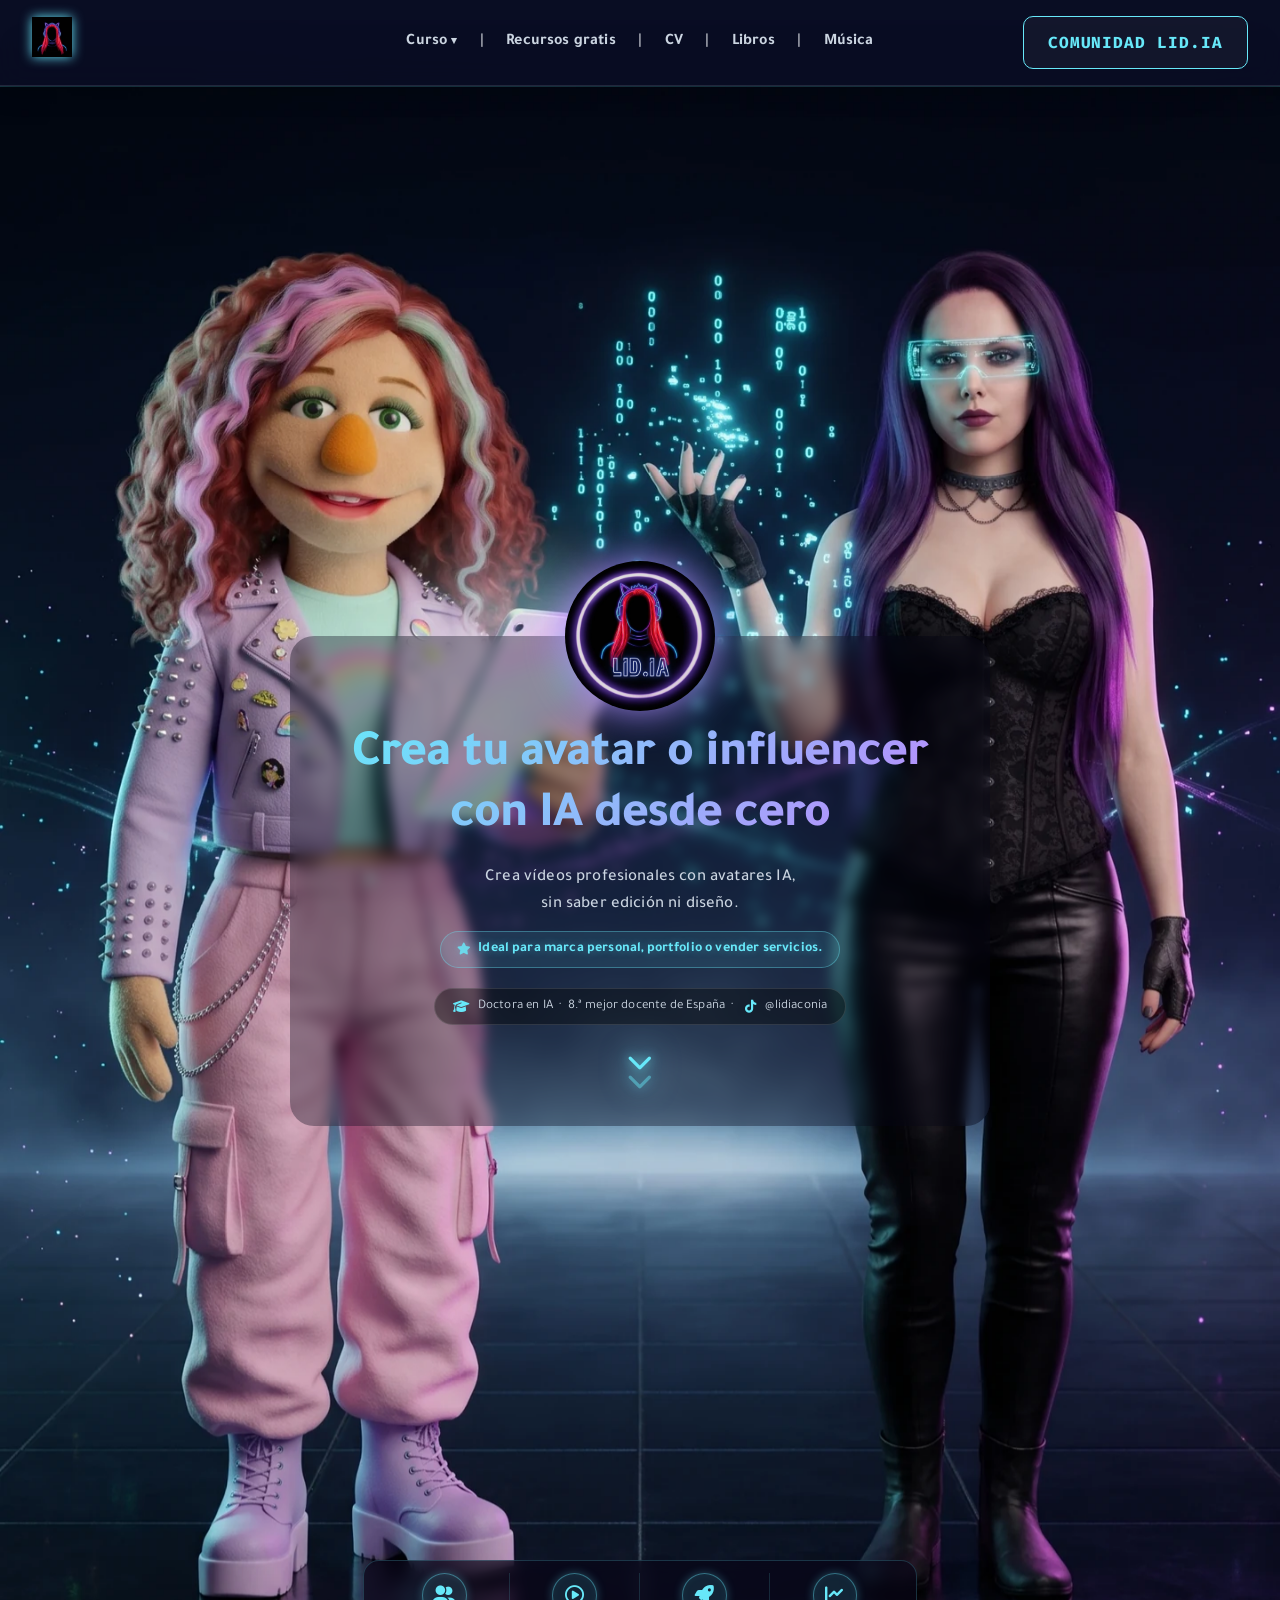
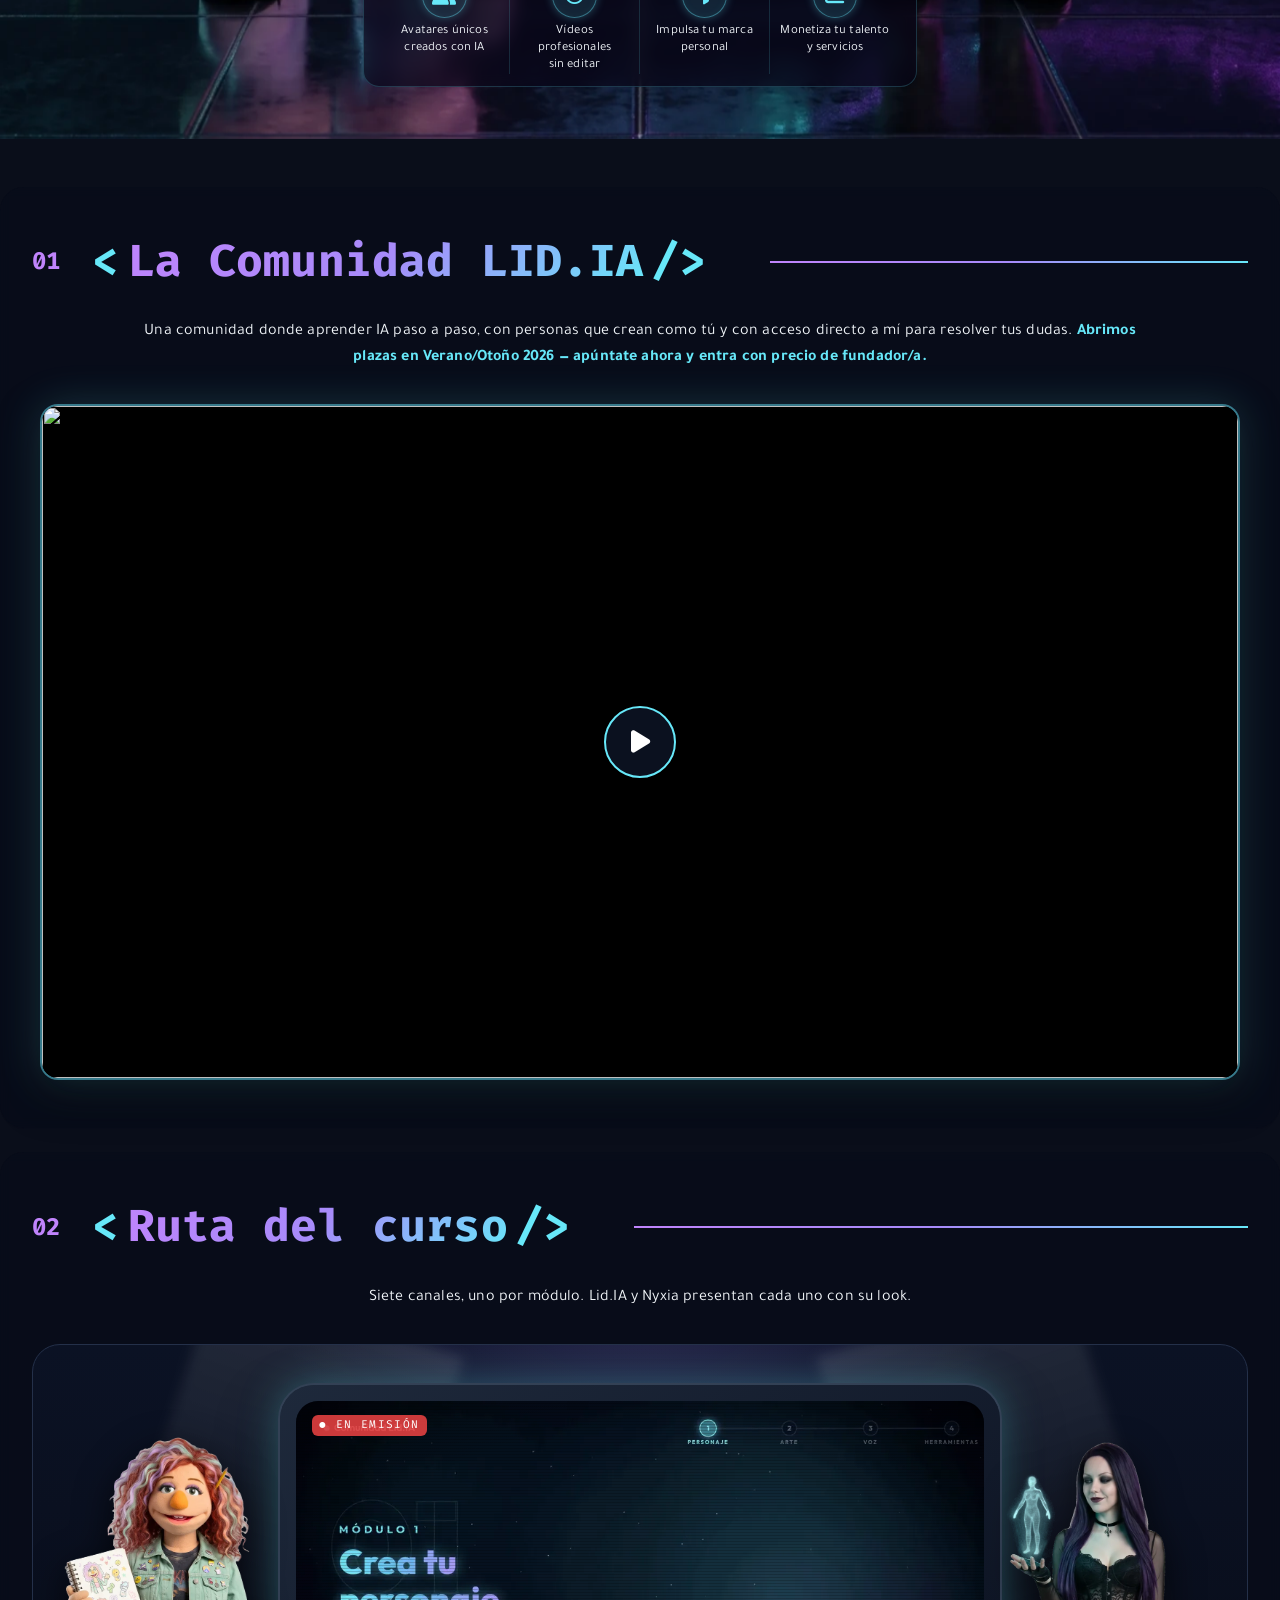
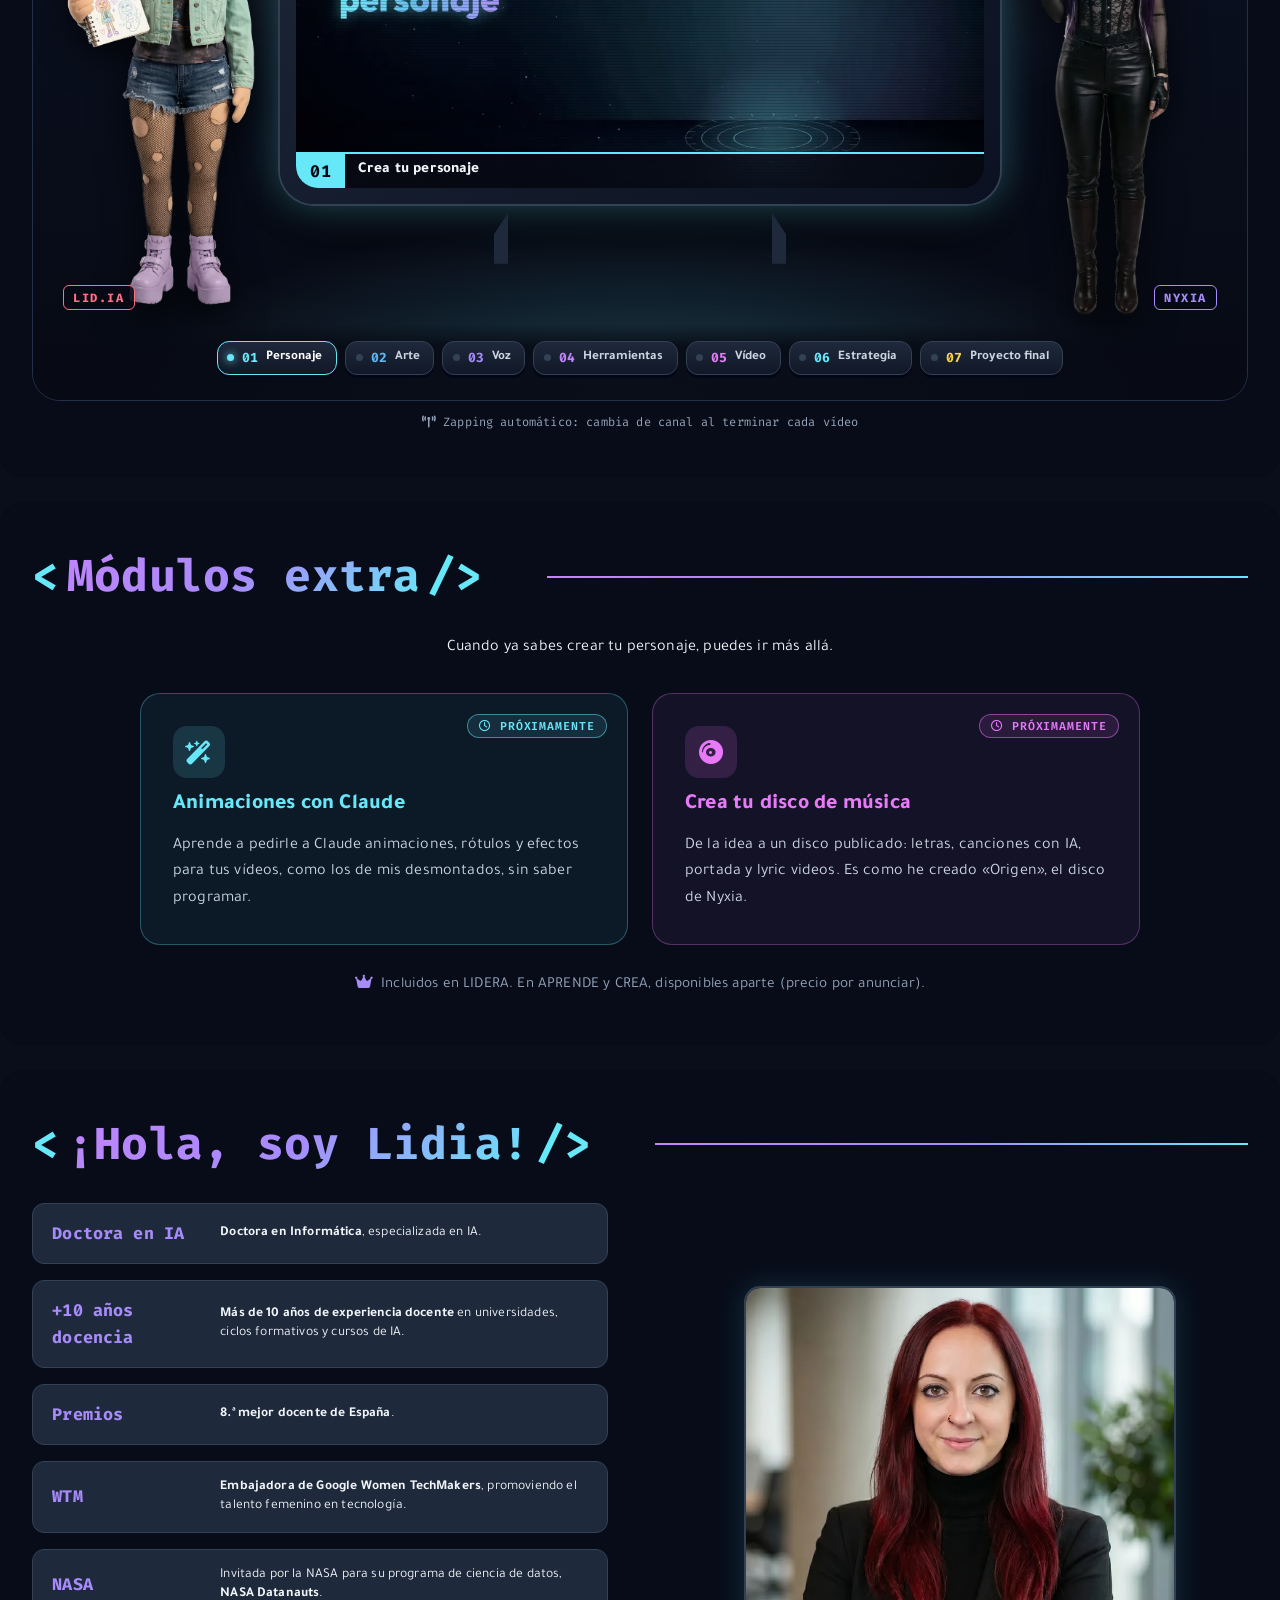
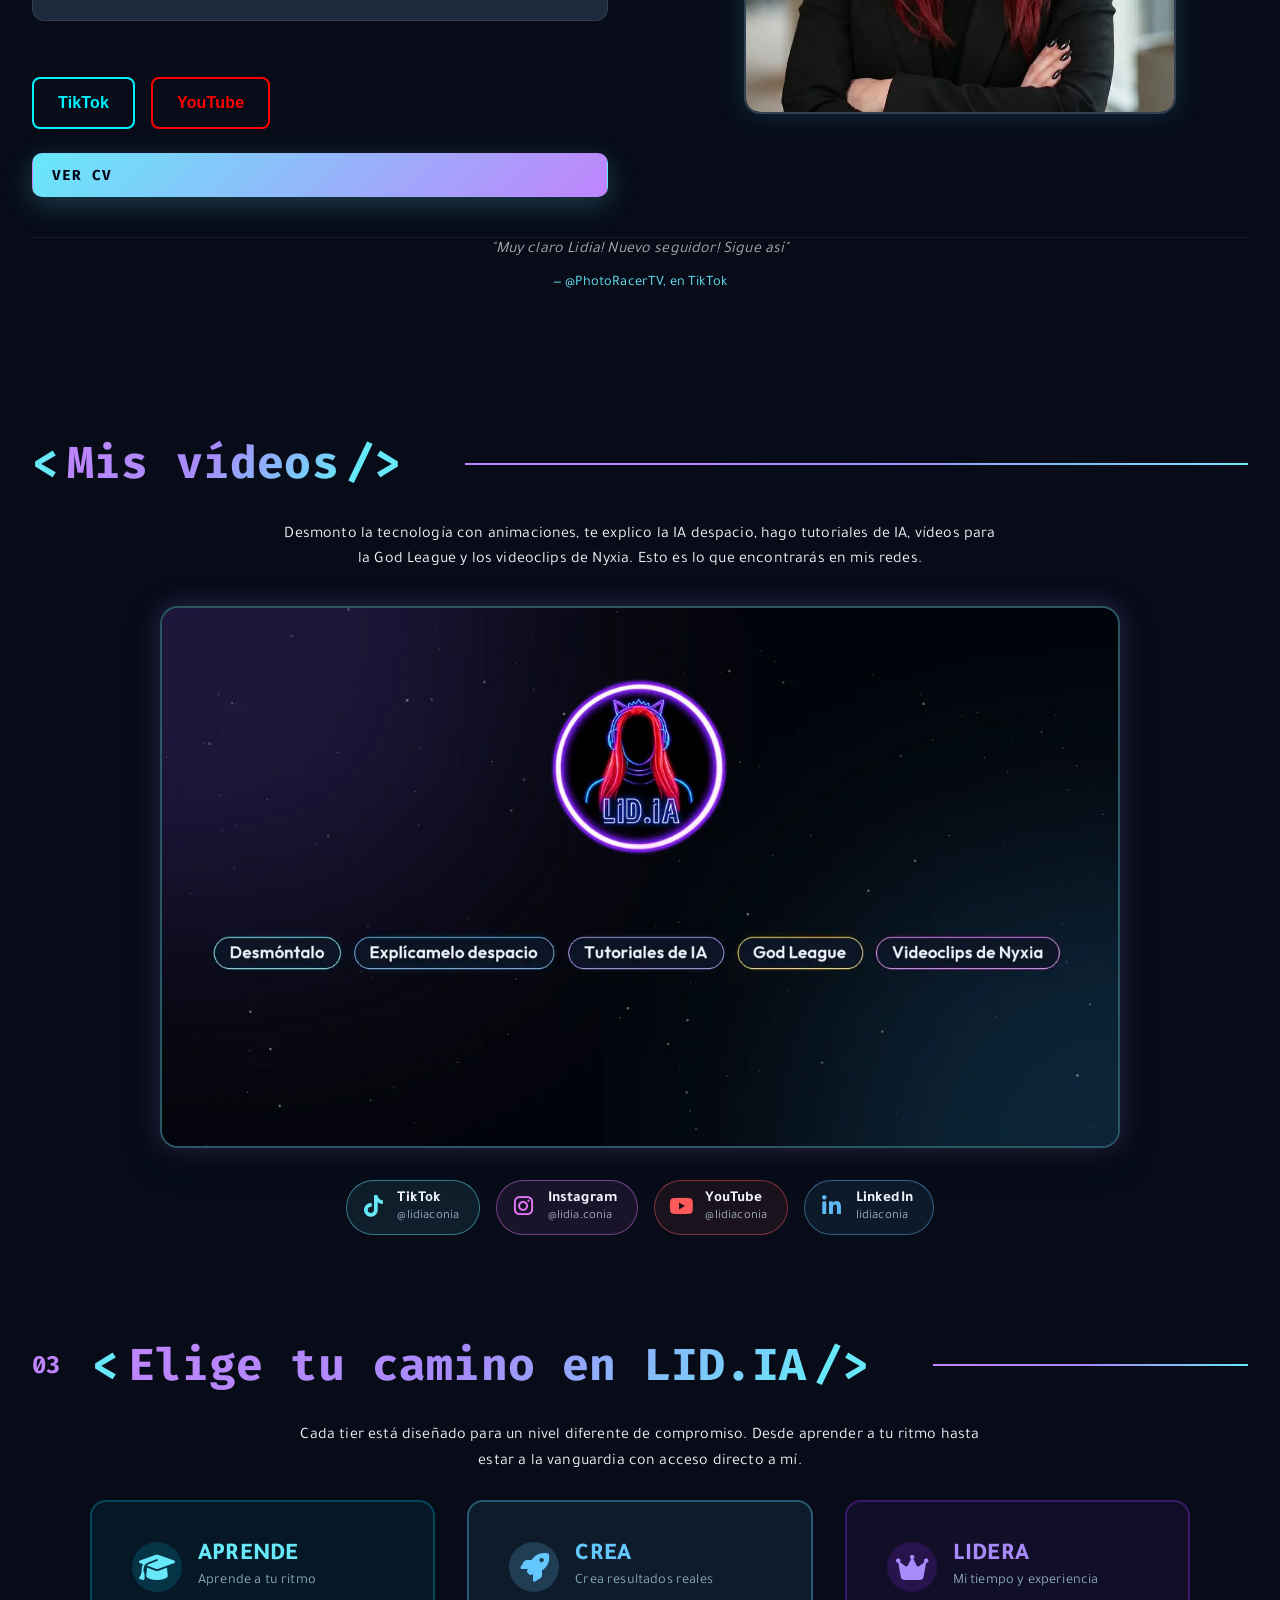
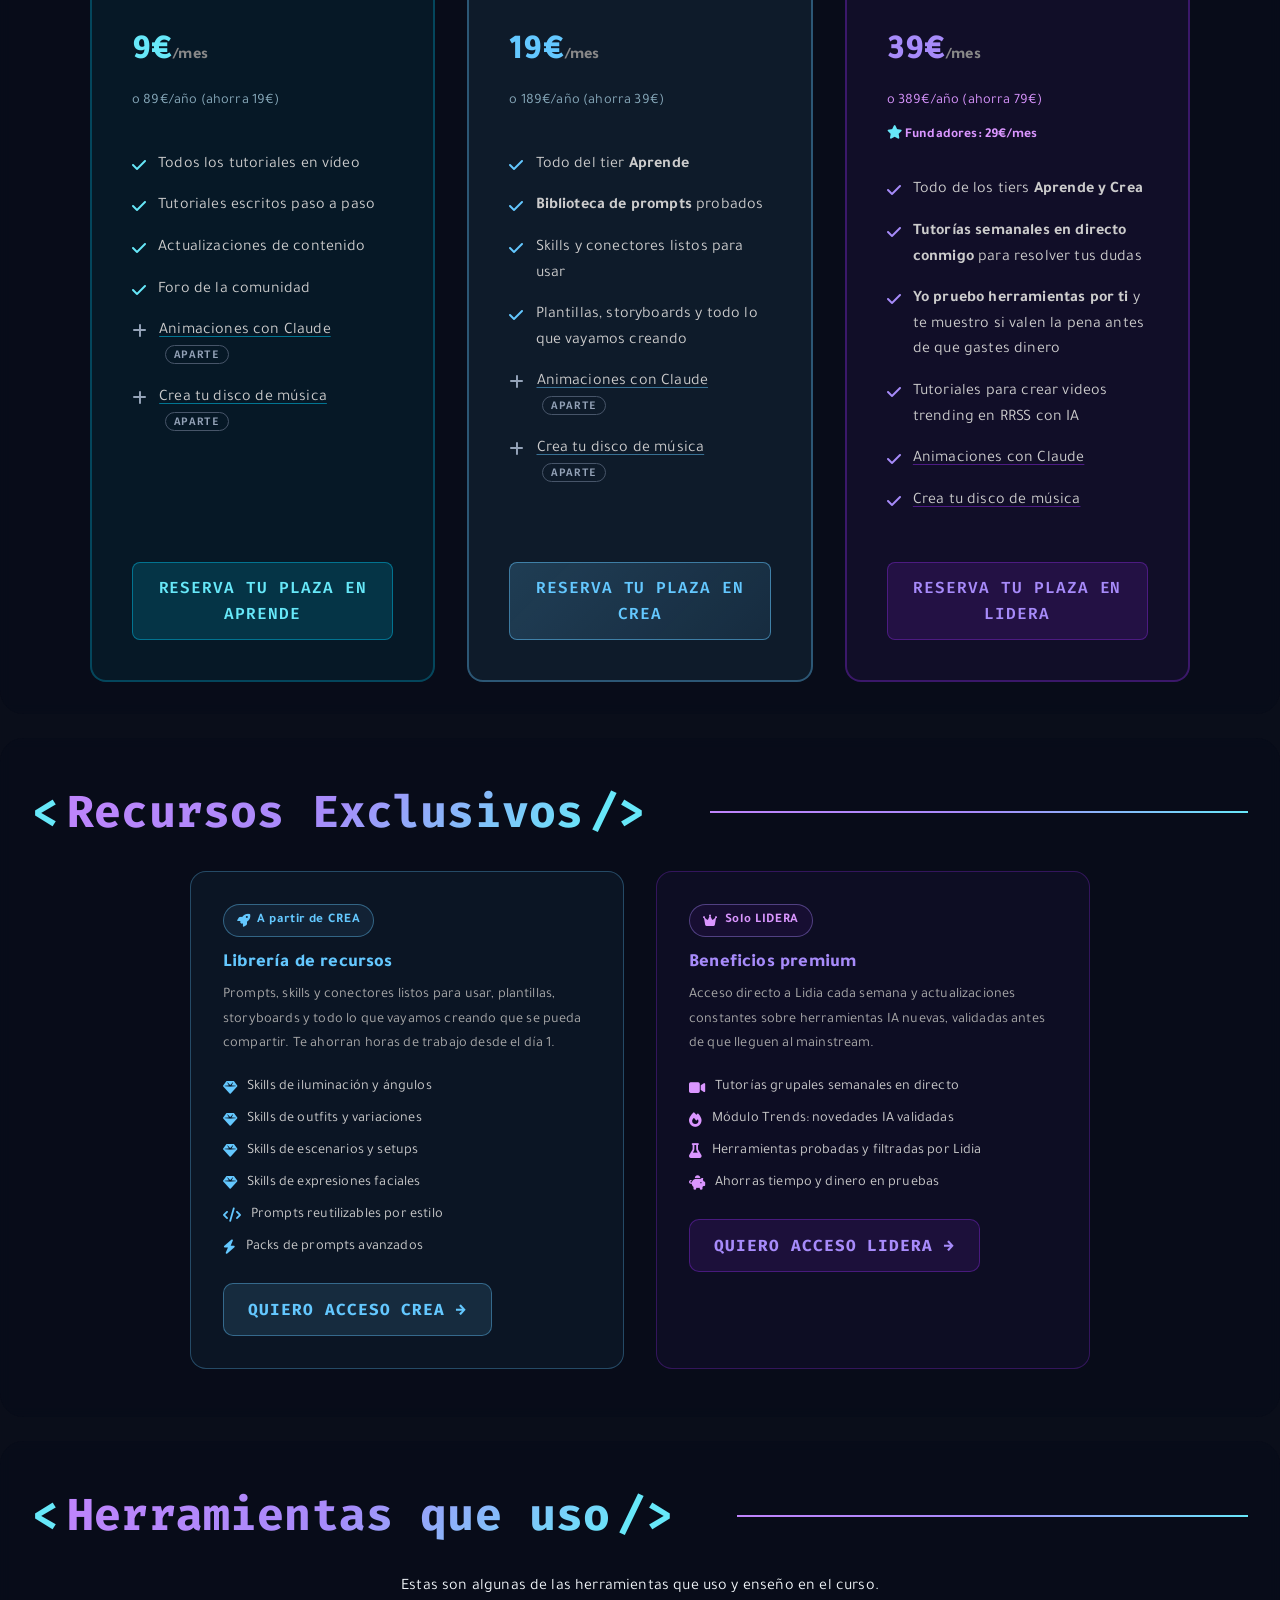
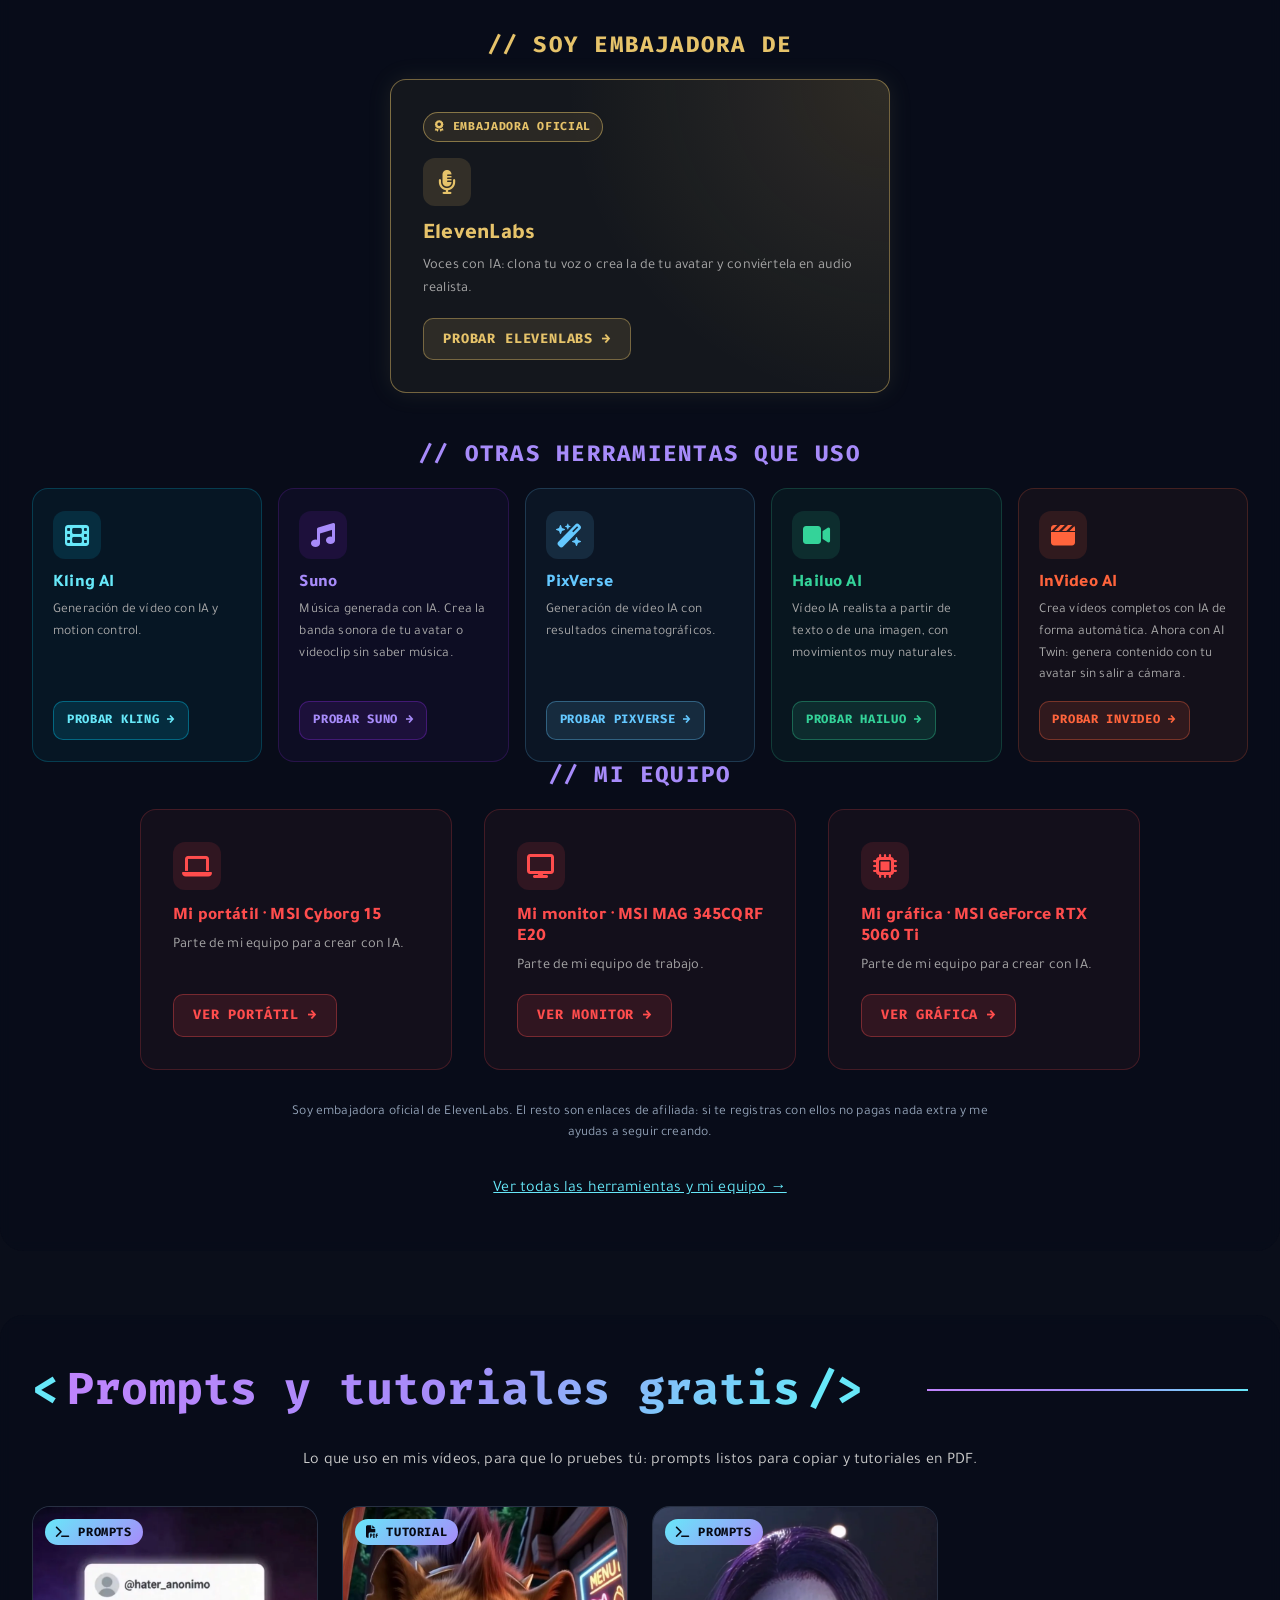
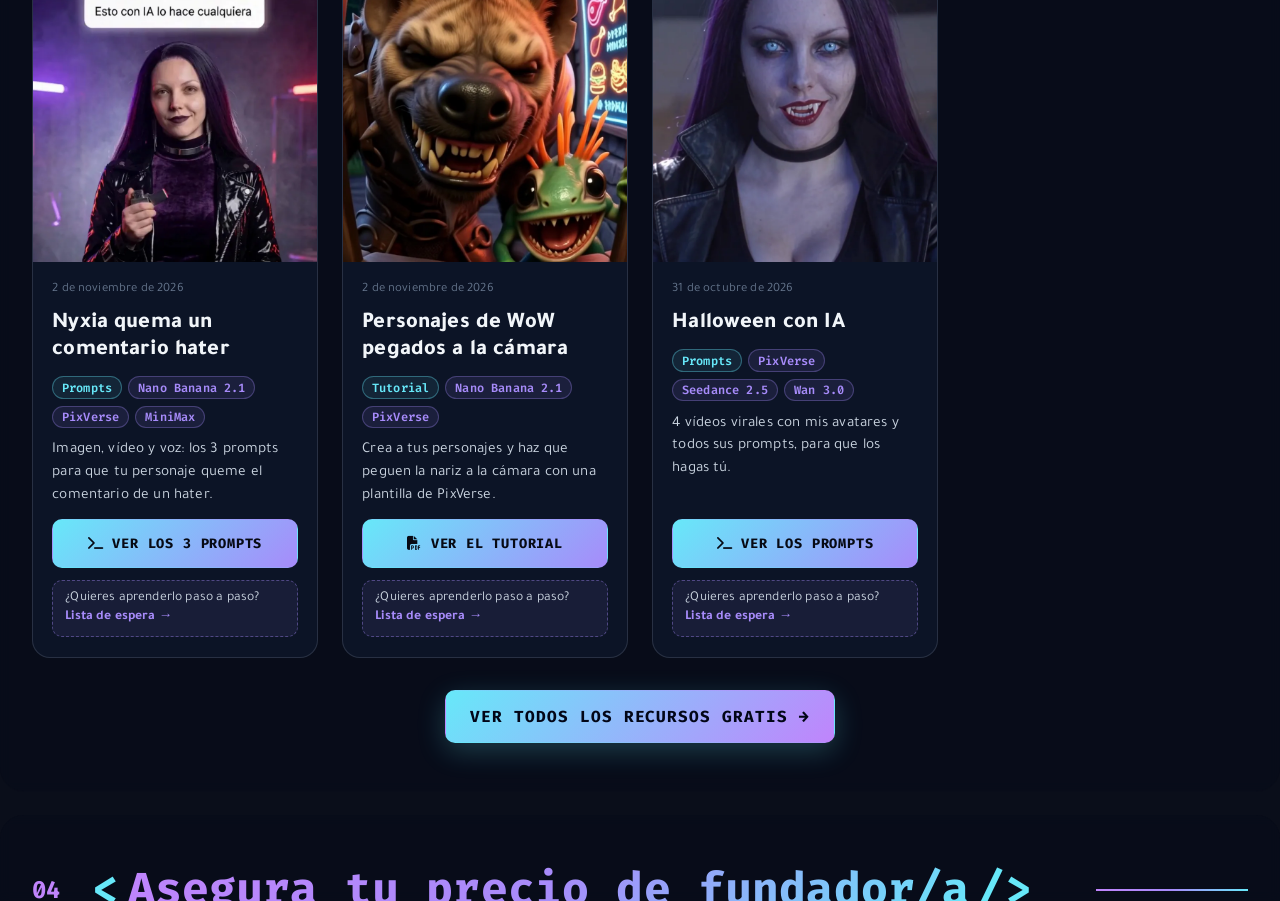
==== commit 43dc4b6b: "Añade el recurso Nyxia quema un comentario hater (3 prompts, formato GTA) - /recursos/fuego/: imagen" ====
--- a/index.html
+++ b/index.html
@@ -103,7 +103,7 @@
         rel="stylesheet">
     <!-- FontAwesome Icons -->
     <link rel="stylesheet" href="https://cdnjs.cloudflare.com/ajax/libs/font-awesome/6.5.2/css/all.min.css">
-    <link rel="stylesheet" href="styles.css?v=20261102a">
+    <link rel="stylesheet" href="styles.css?v=20261102b">
 </head>
 
 <body class="theme-home">
--- a/styles.css
+++ b/styles.css
@@ -5286,6 +5286,7 @@
     border: 1px solid rgba(148, 163, 184, 0.25);
     box-shadow: 0 20px 50px rgba(0, 0, 0, 0.45), 0 0 40px rgba(167, 139, 250, 0.15);
 }
+.rec-fuego-video { max-width: 360px; margin: 0 auto; }
 .rec-intro { color: #cbd5e1; margin: 0 0 0.9rem; }
 .rec-intro strong { color: #f1f5f9; }
 .rec-hw .rec-gallery { margin-top: 1rem; }
@@ -5330,6 +5331,7 @@
 body[class*="theme-"] .rec-howto h2:not(:first-child) { margin-top: 1.25rem; }
 .rec-howto ol, .rec-howto ul { padding-left: 1.3rem; color: #e2e8f0; }
 .rec-howto li { margin-bottom: 0.5rem; }
+.rec-howto a { color: #67e8f9; font-weight: 700; }
 .rec-howto code {
     font-family: var(--font-code); font-size: 0.8rem; color: #67e8f9;
     background: rgba(103, 232, 249, 0.08); padding: 0.1rem 0.35rem; border-radius: 6px; word-break: break-word;
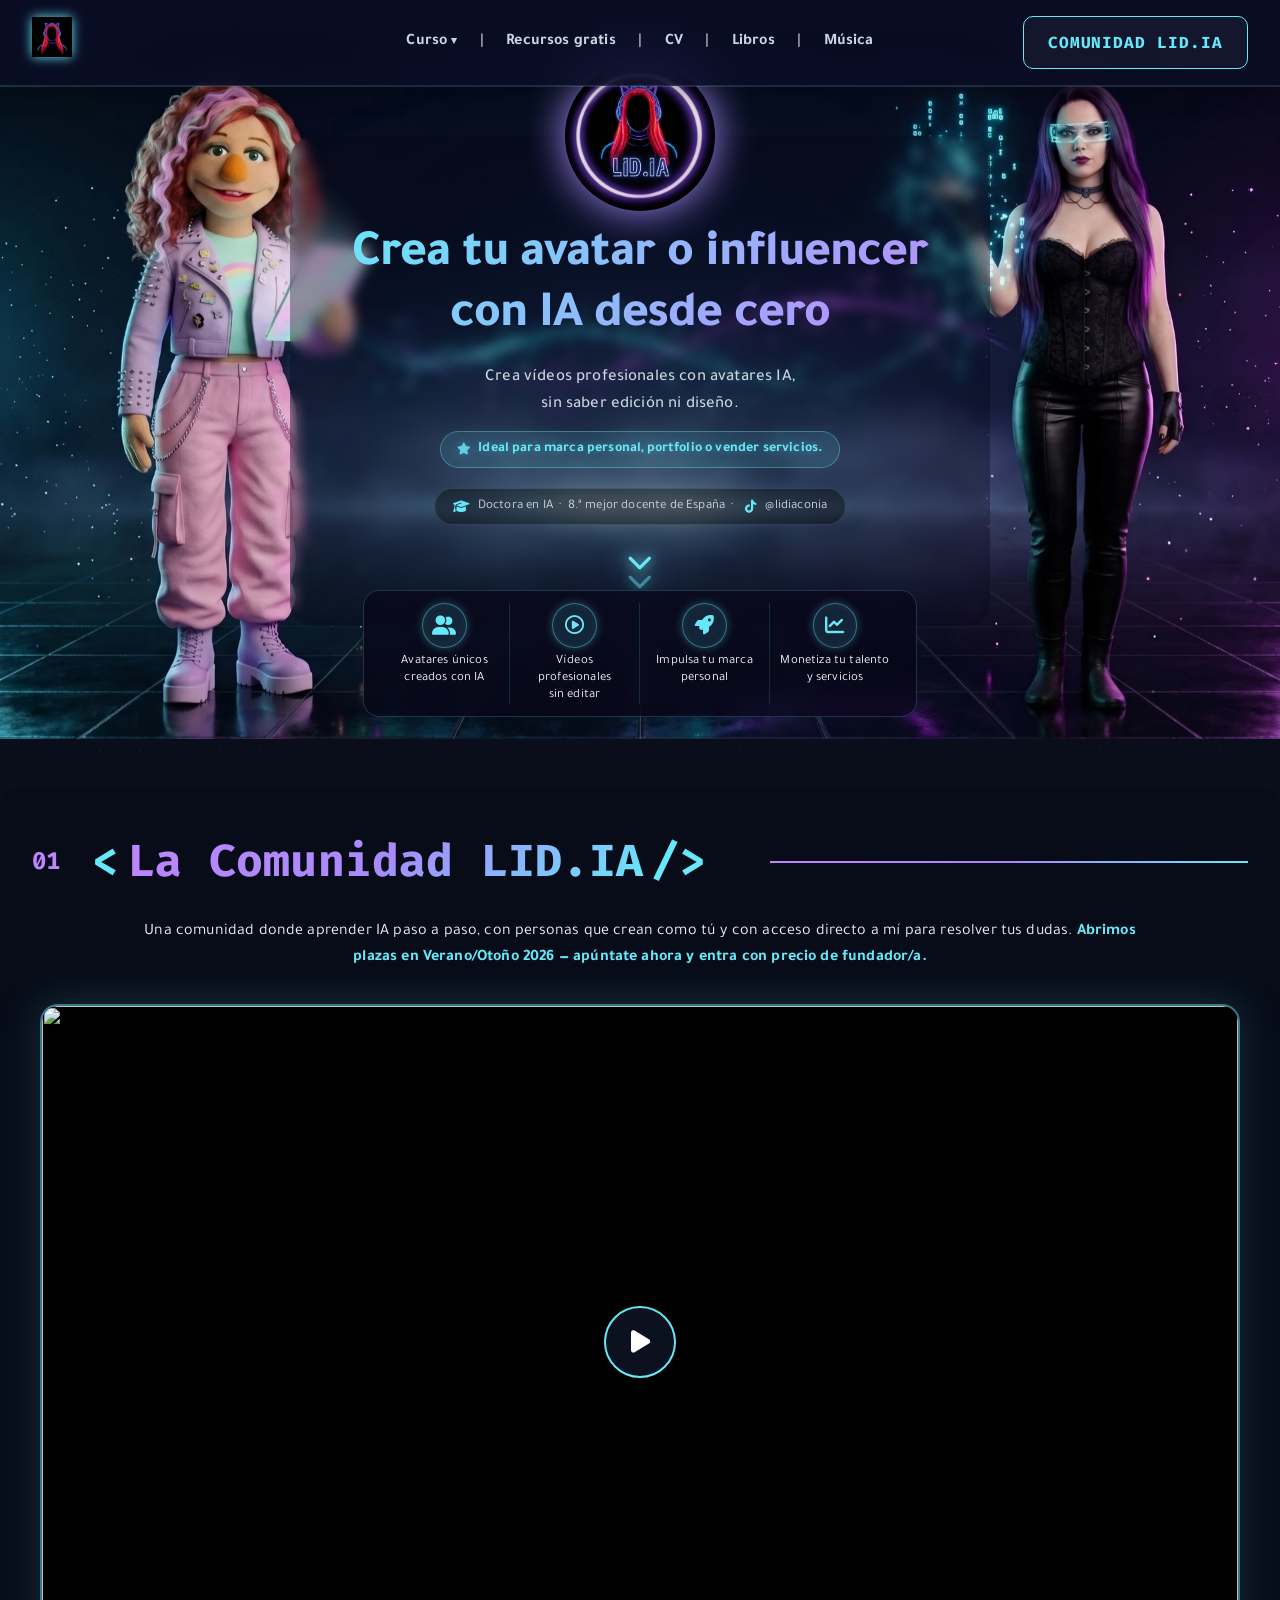
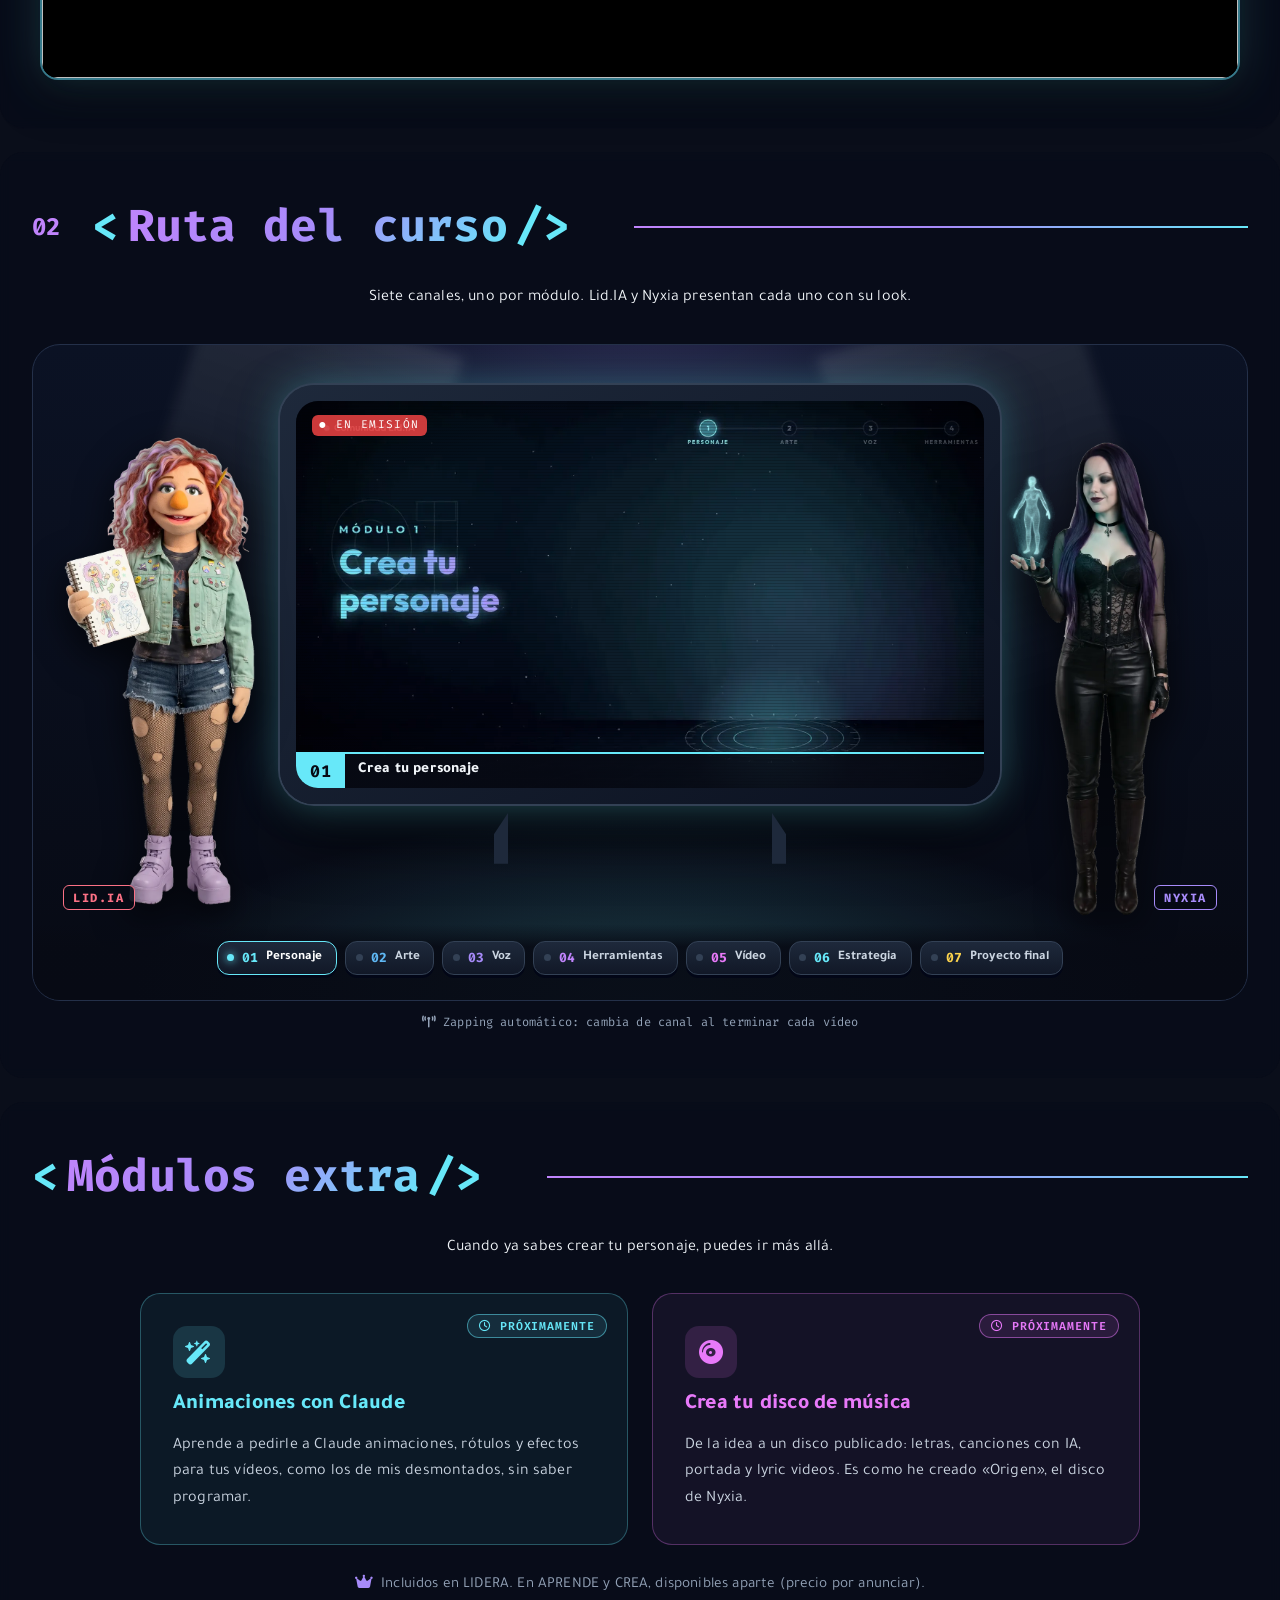
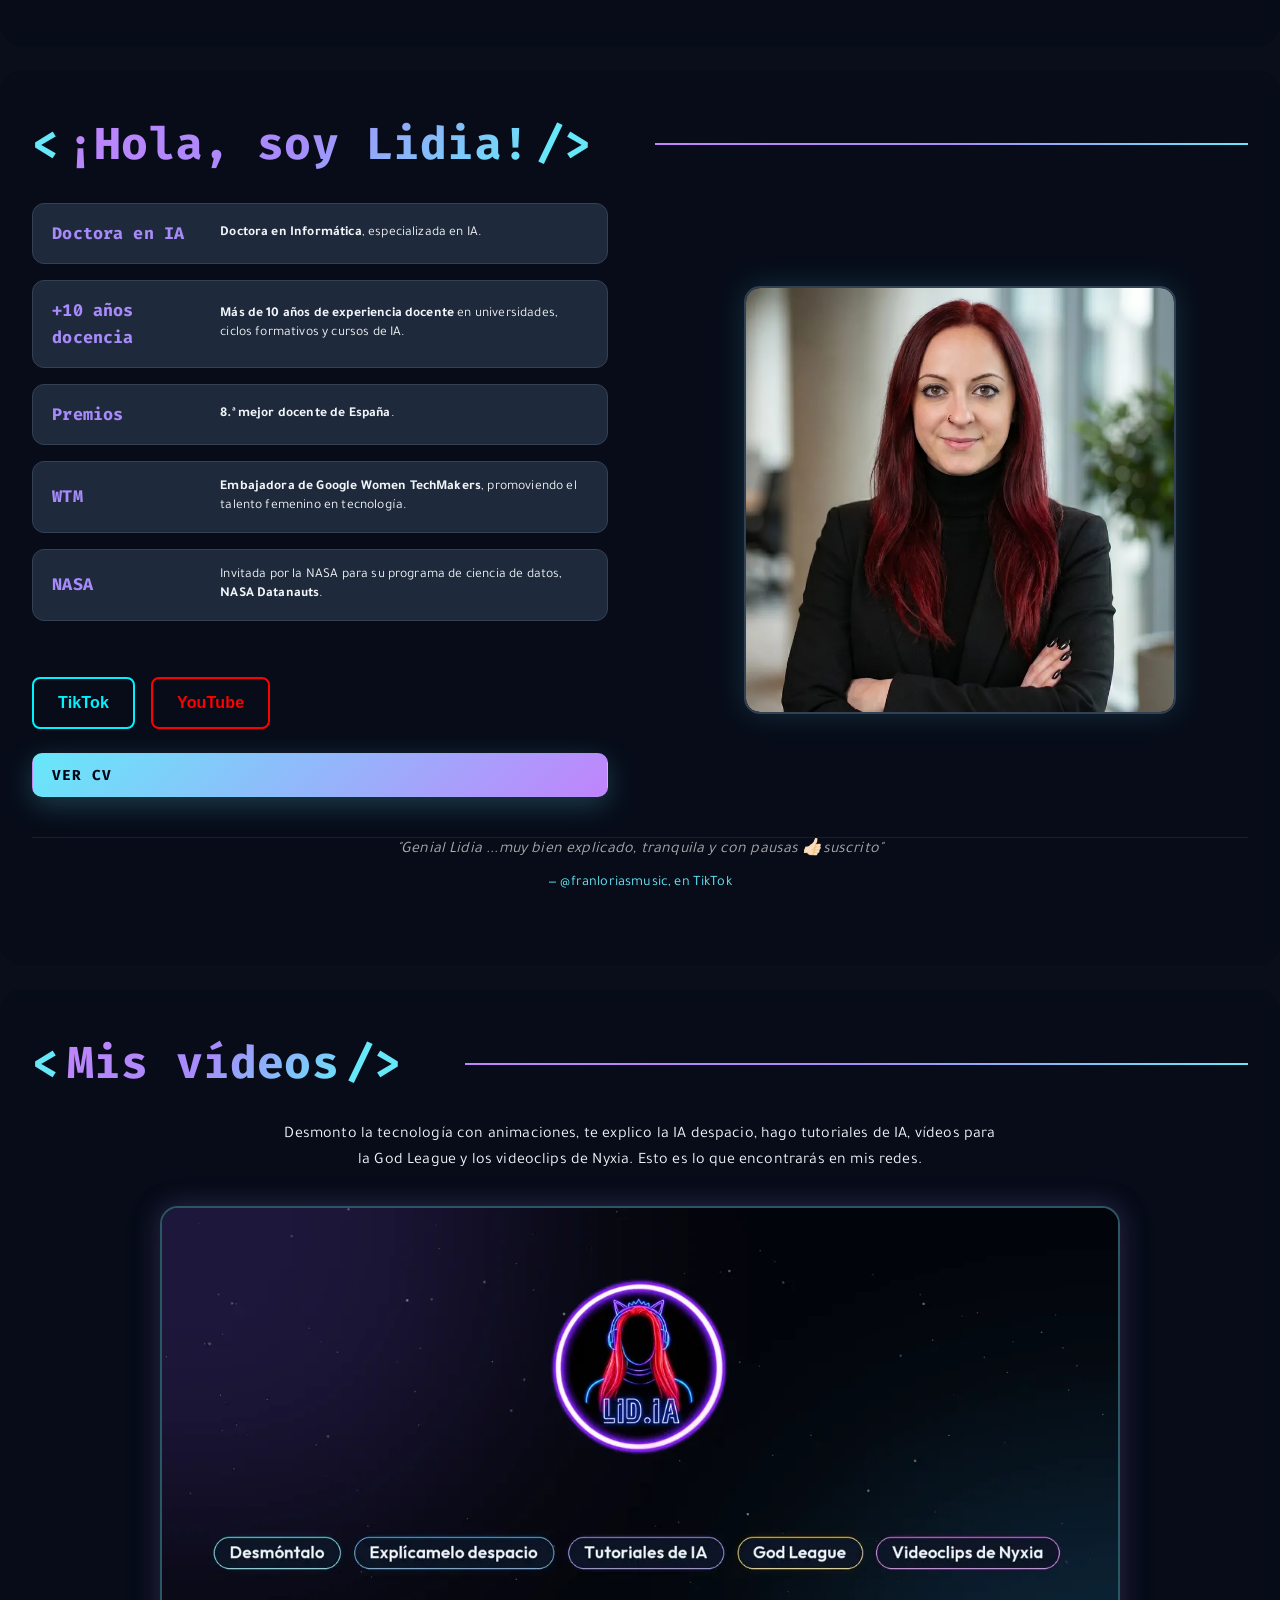
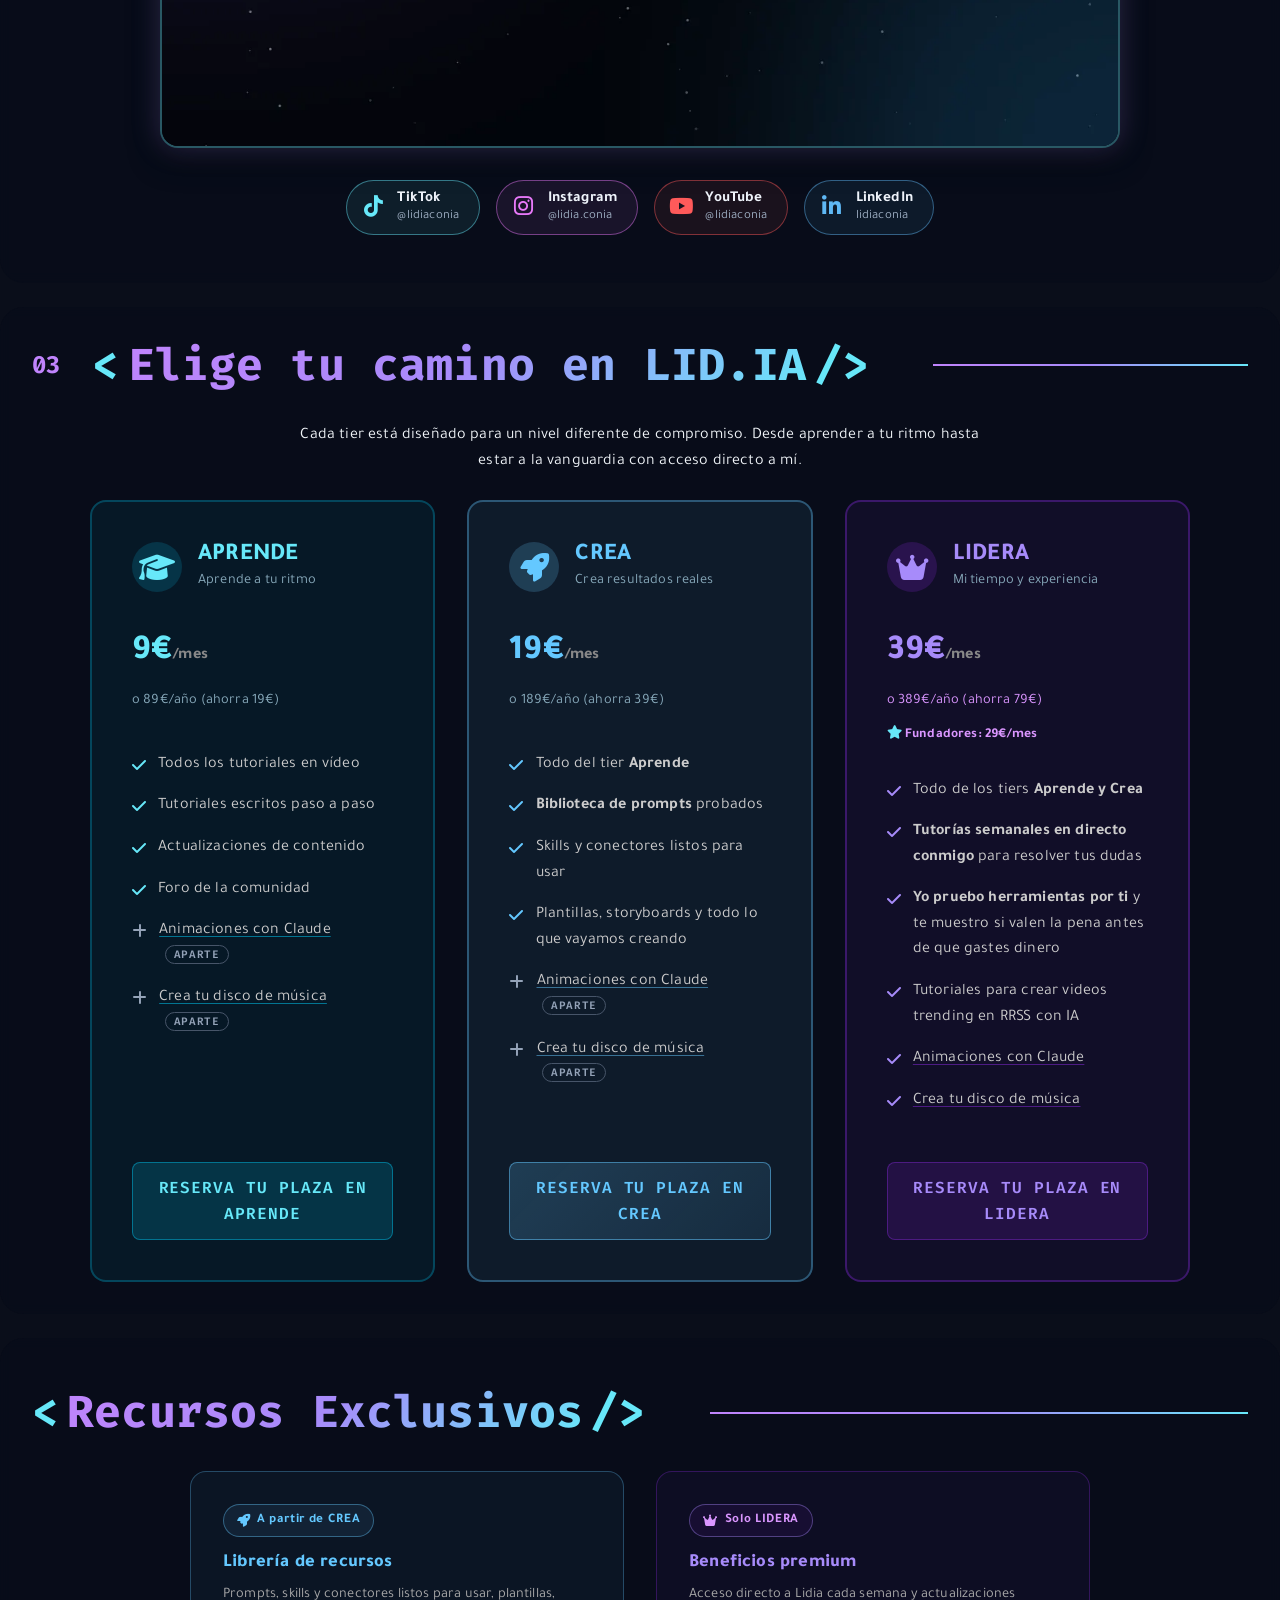
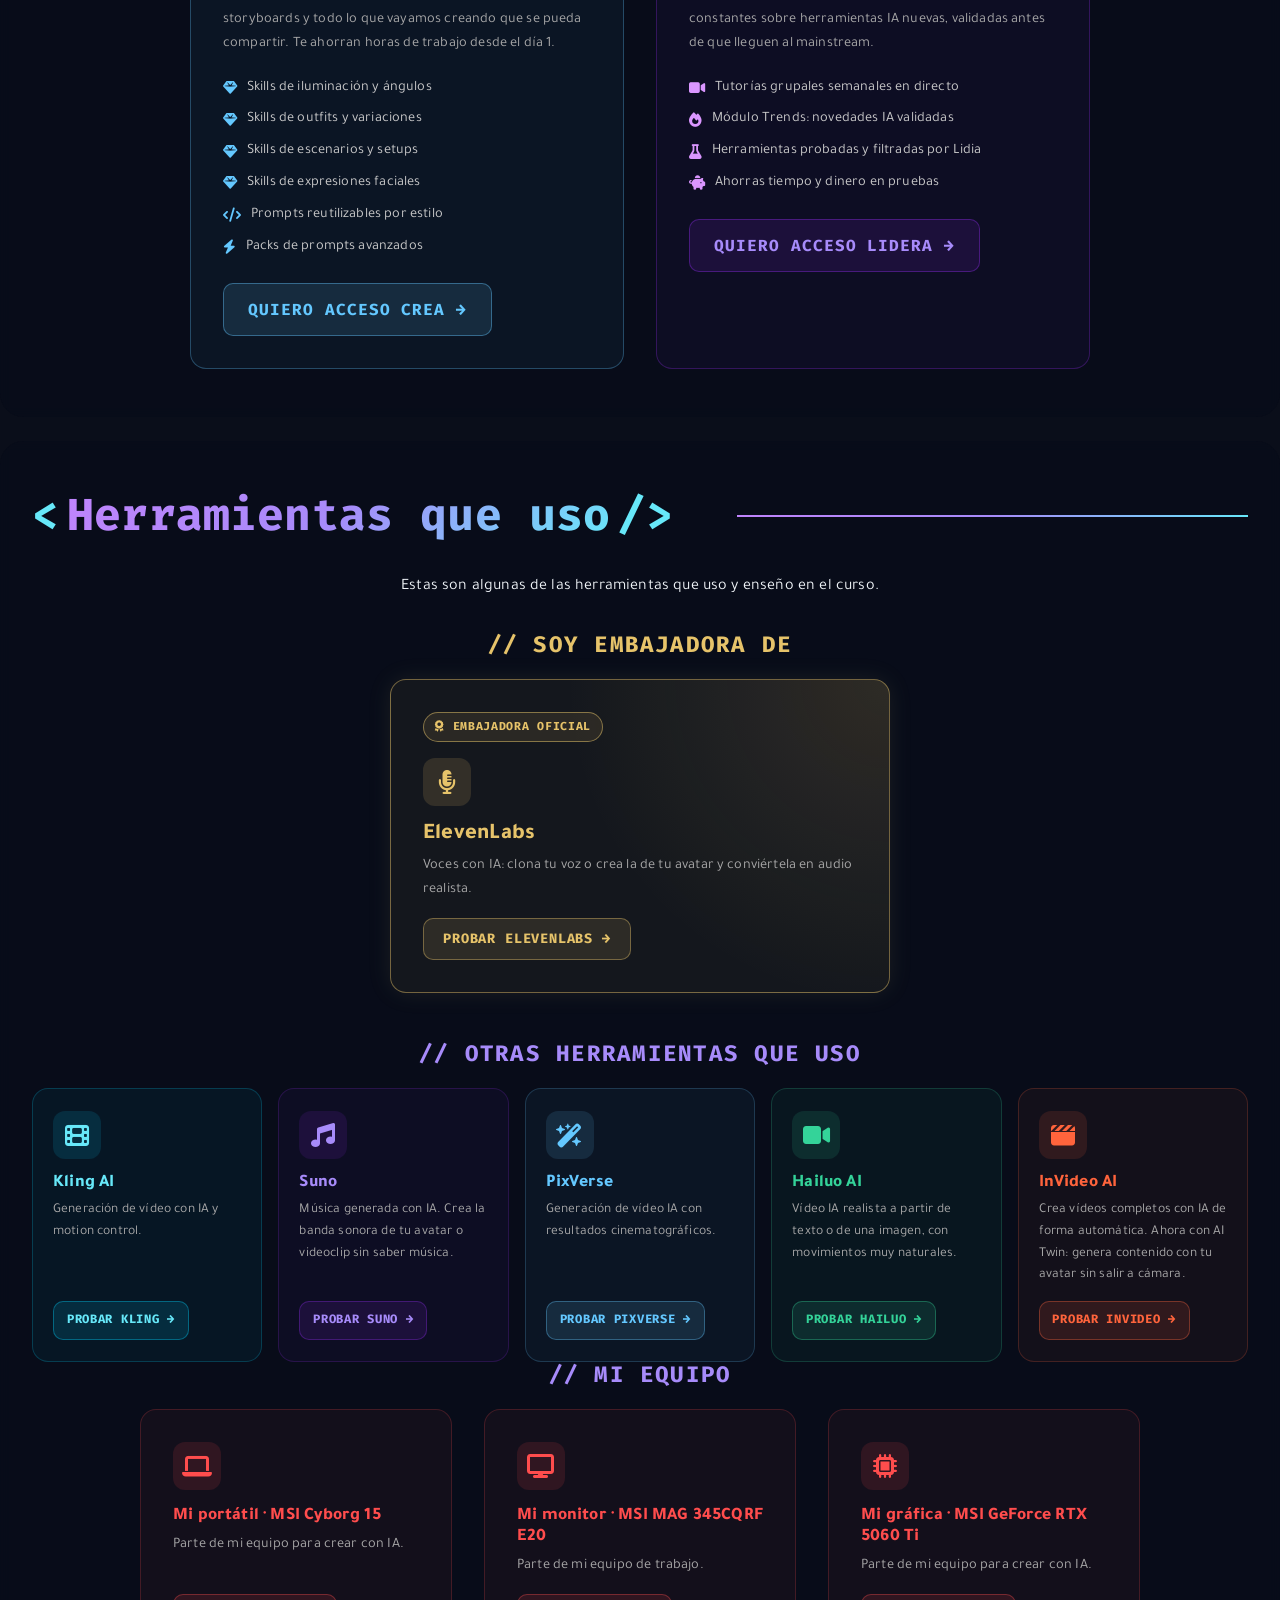
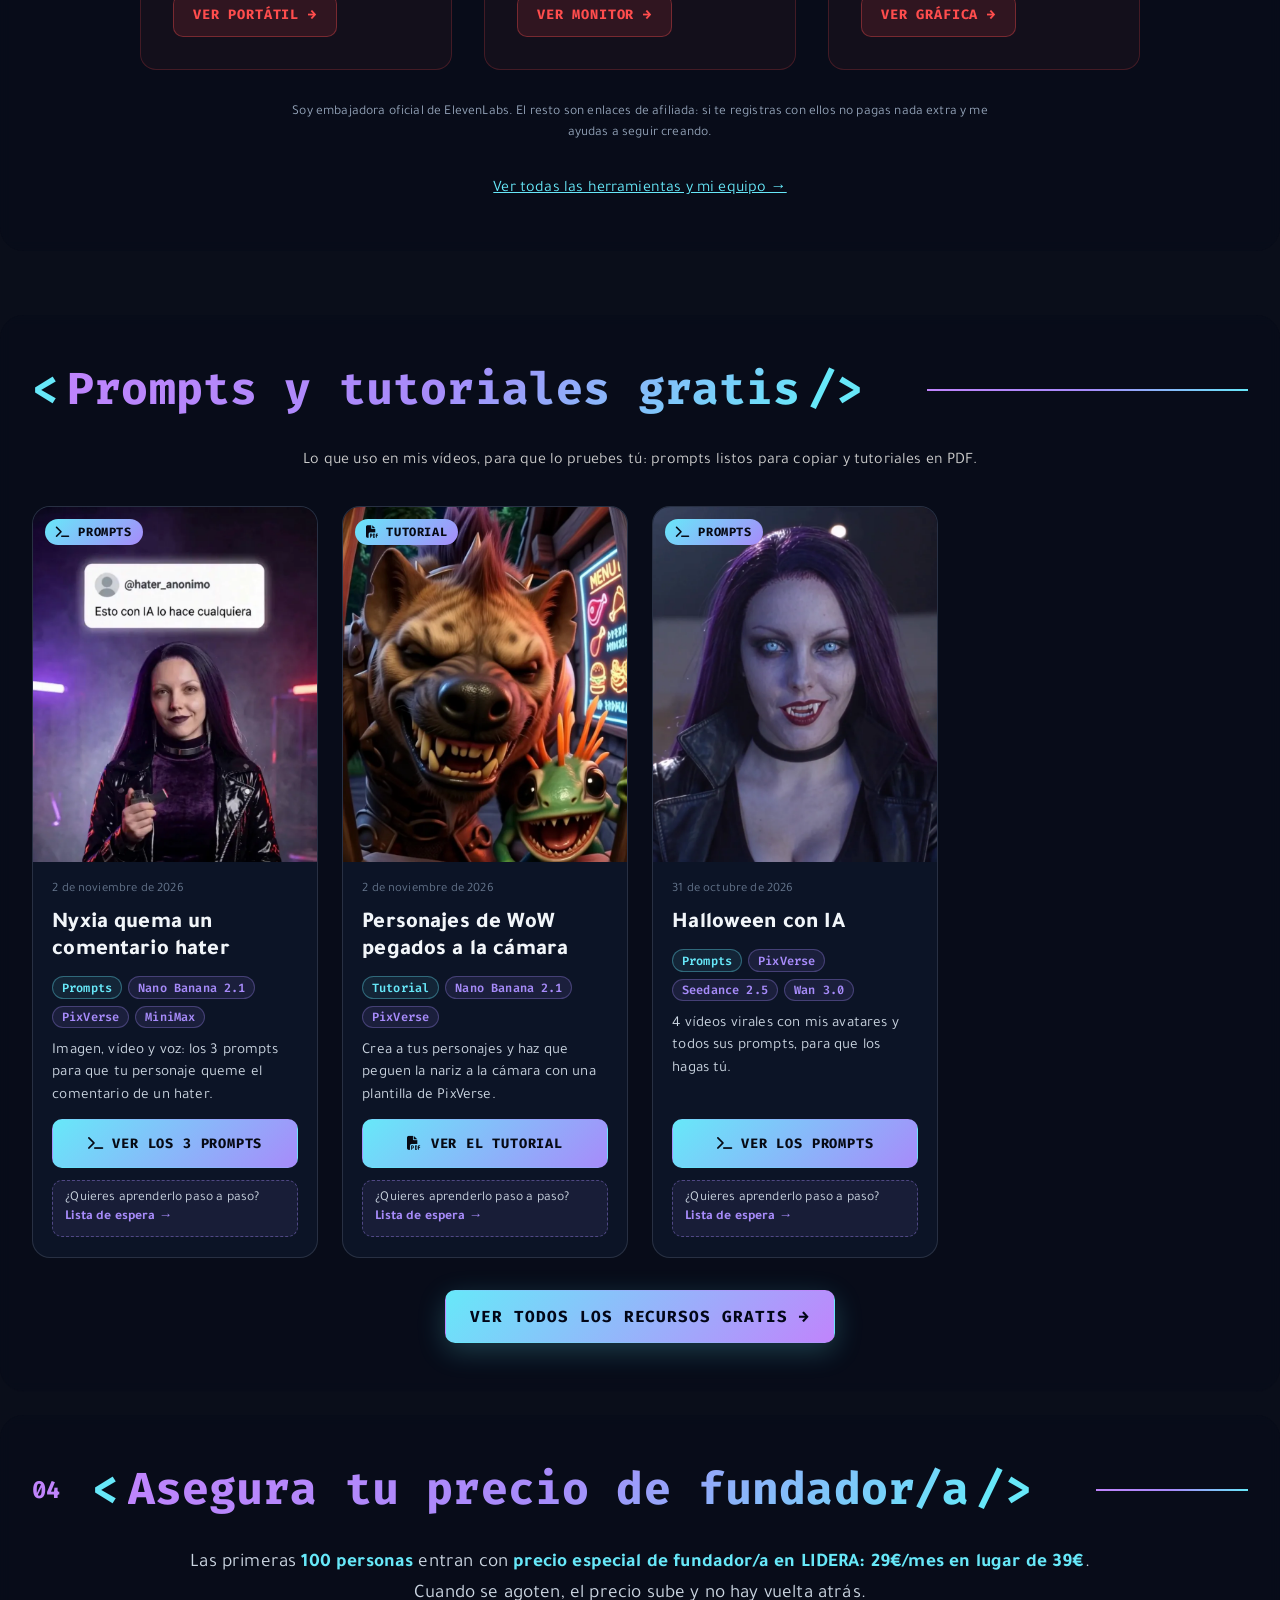
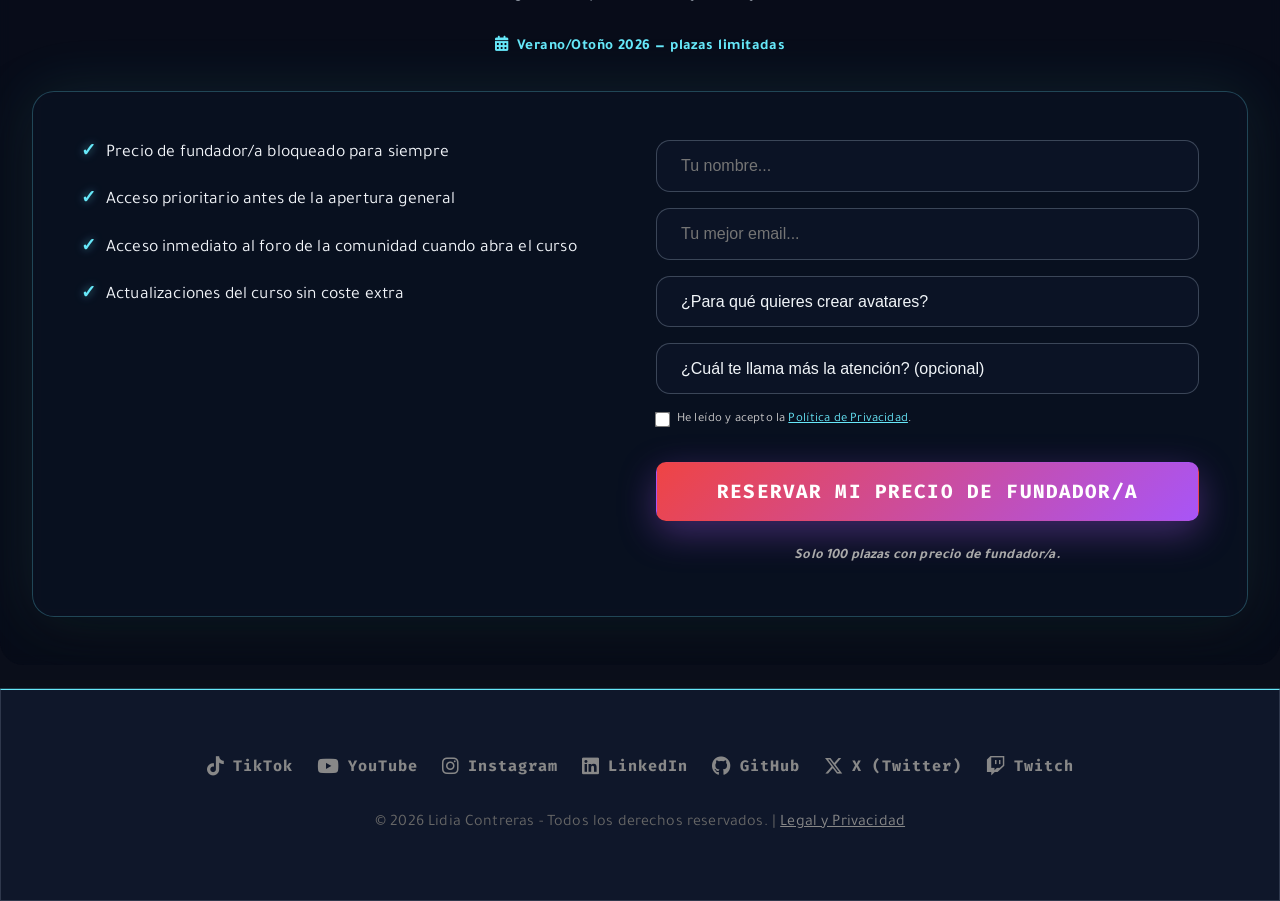
==== commit 7366305a: "Fuego: botón Probar ElevenLabs junto a Probar PixVerse Co-Authored-By: Claude Opus 5.5 <noreply@anth" ====
--- a/index.html
+++ b/index.html
@@ -103,7 +103,7 @@
         rel="stylesheet">
     <!-- FontAwesome Icons -->
     <link rel="stylesheet" href="https://cdnjs.cloudflare.com/ajax/libs/font-awesome/6.5.2/css/all.min.css">
-    <link rel="stylesheet" href="styles.css?v=20261102b">
+    <link rel="stylesheet" href="styles.css?v=20261102c">
 </head>
 
 <body class="theme-home">
--- a/styles.css
+++ b/styles.css
@@ -5265,6 +5265,7 @@
 .rec-pixverse { text-align: center; }
 body[class*="theme-"] .rec-pixverse h2 { font-size: clamp(1.3rem, 3vw, 1.8rem); margin-bottom: 1.25rem; }
 .rec-pixverse .btn.rec-main { display: inline-block; font-size: 1rem; padding: 1rem 1.6rem; }
+.rec-pixverse-btns { display: flex; flex-wrap: wrap; justify-content: center; gap: 0.75rem; }
 .rec-credits {
     display: flex; align-items: center; justify-content: center; gap: 0.75rem;
     color: #94a3b8; font-size: 0.9rem; text-align: center; flex-wrap: wrap;
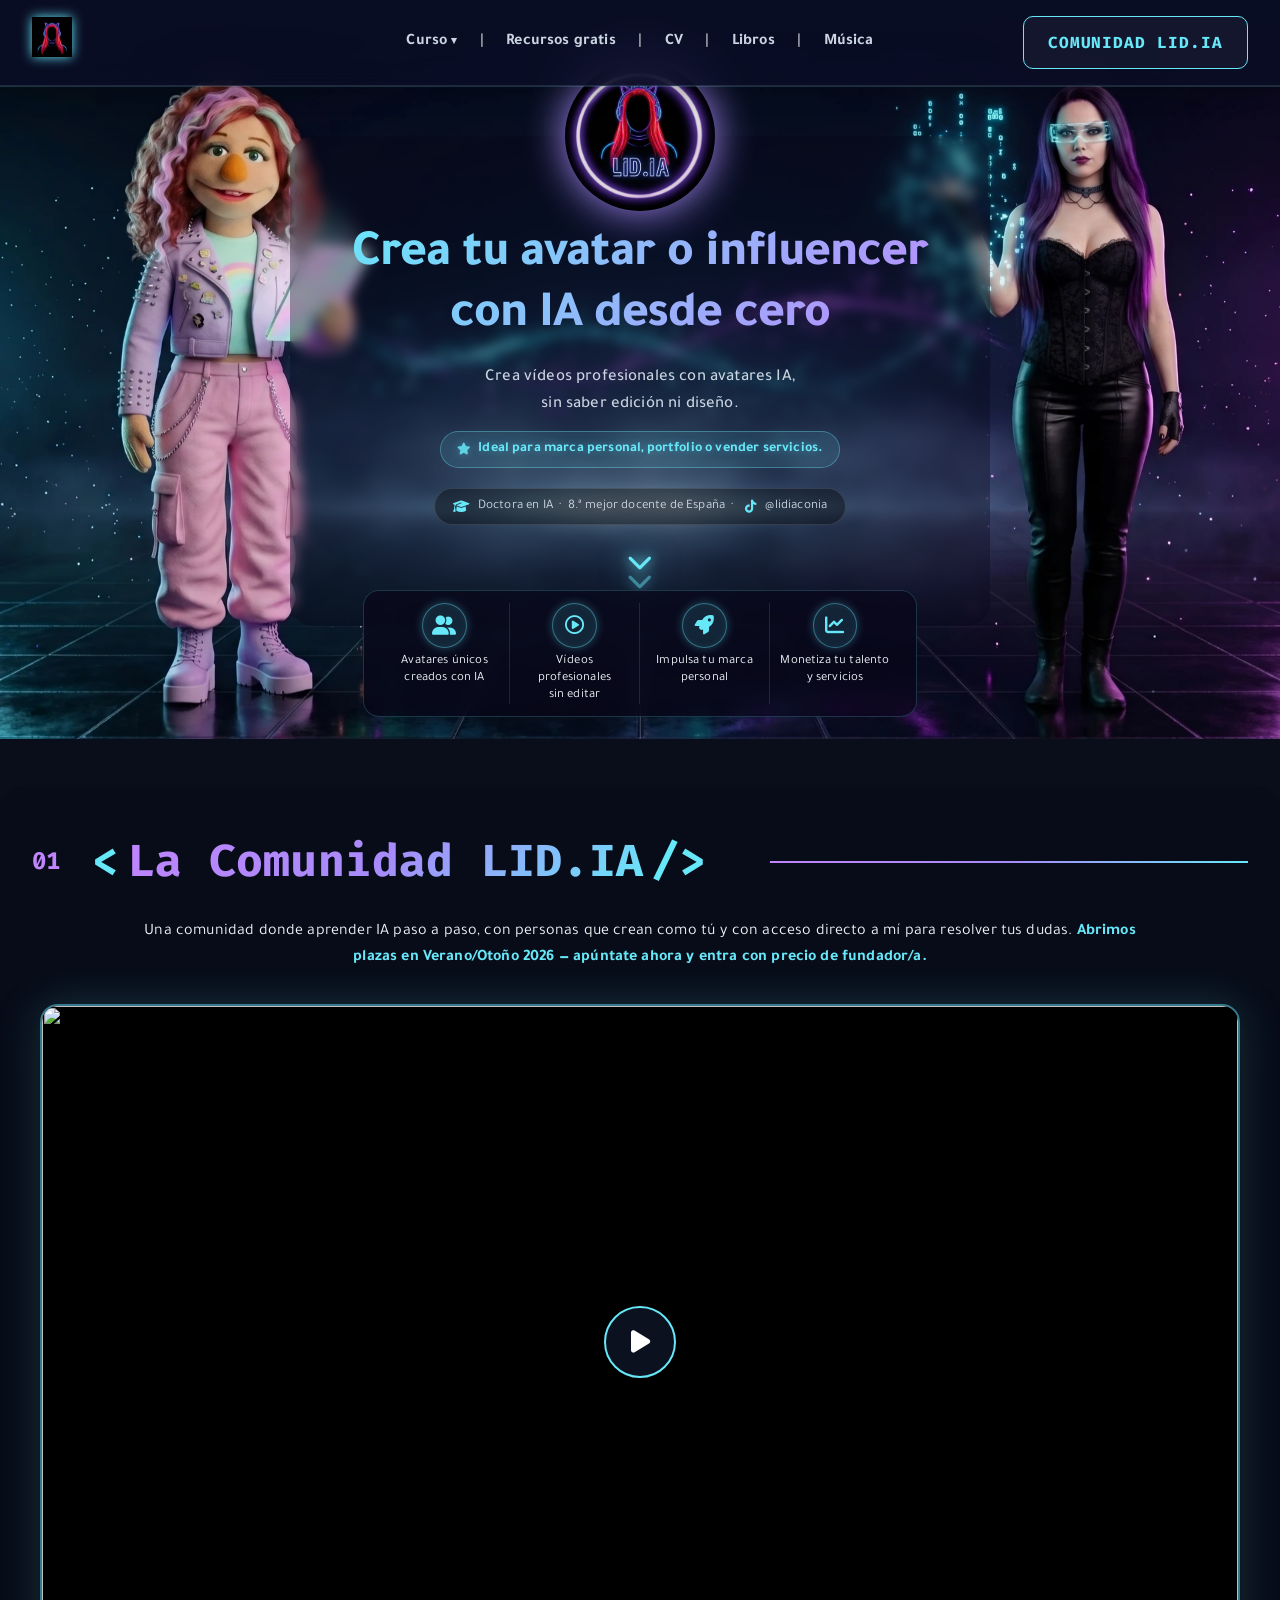
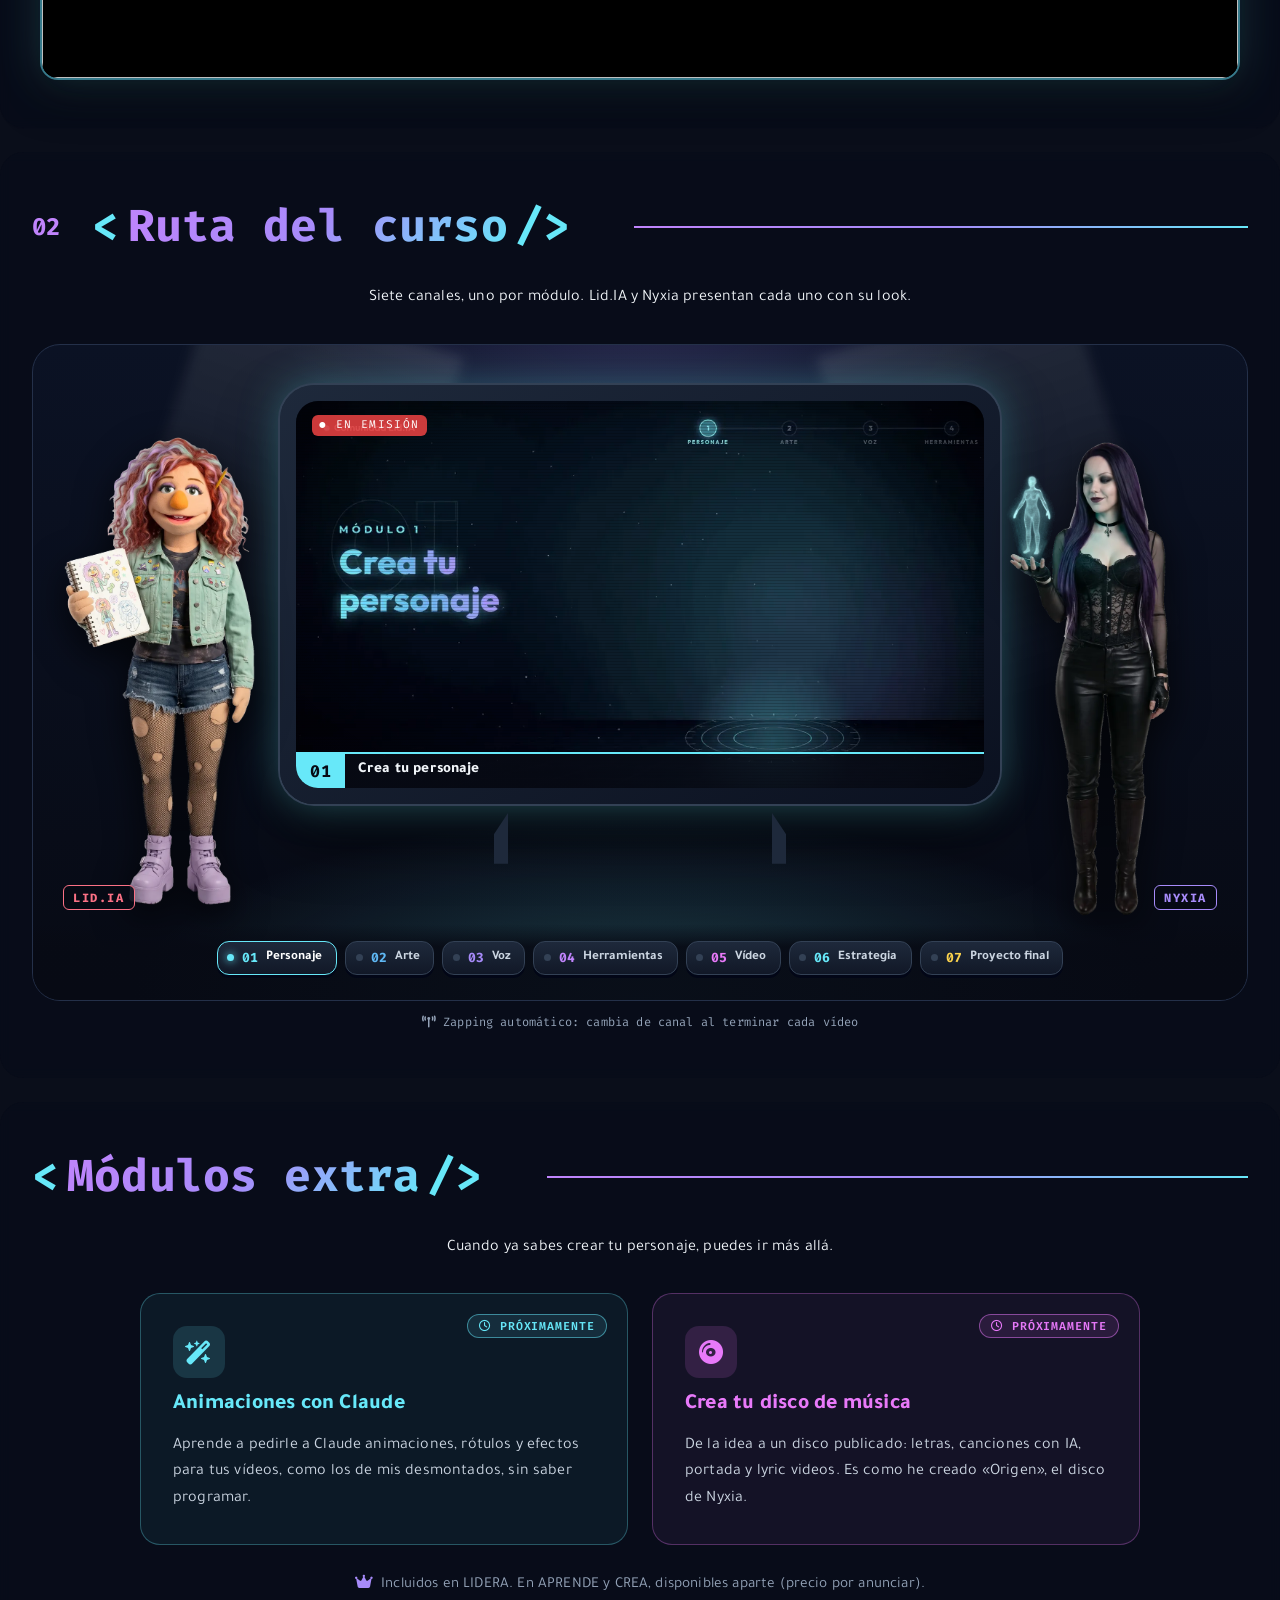
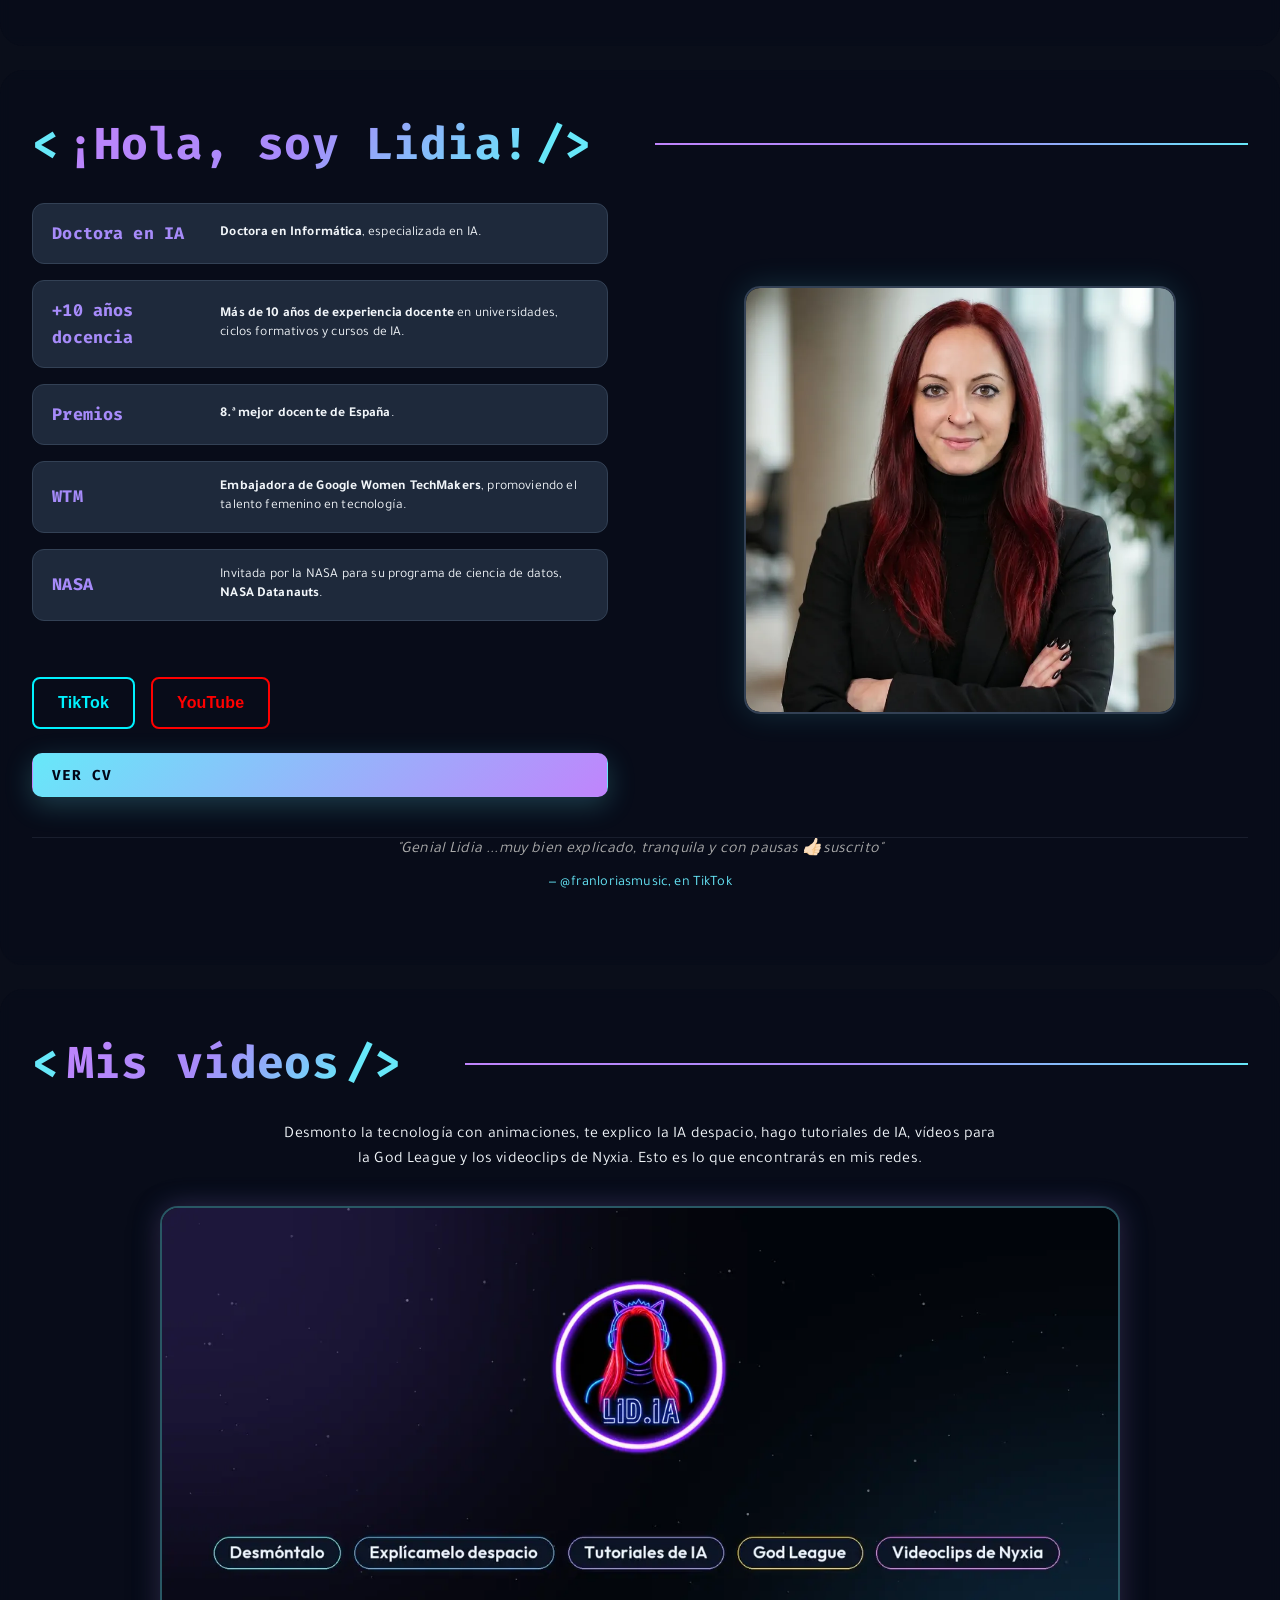
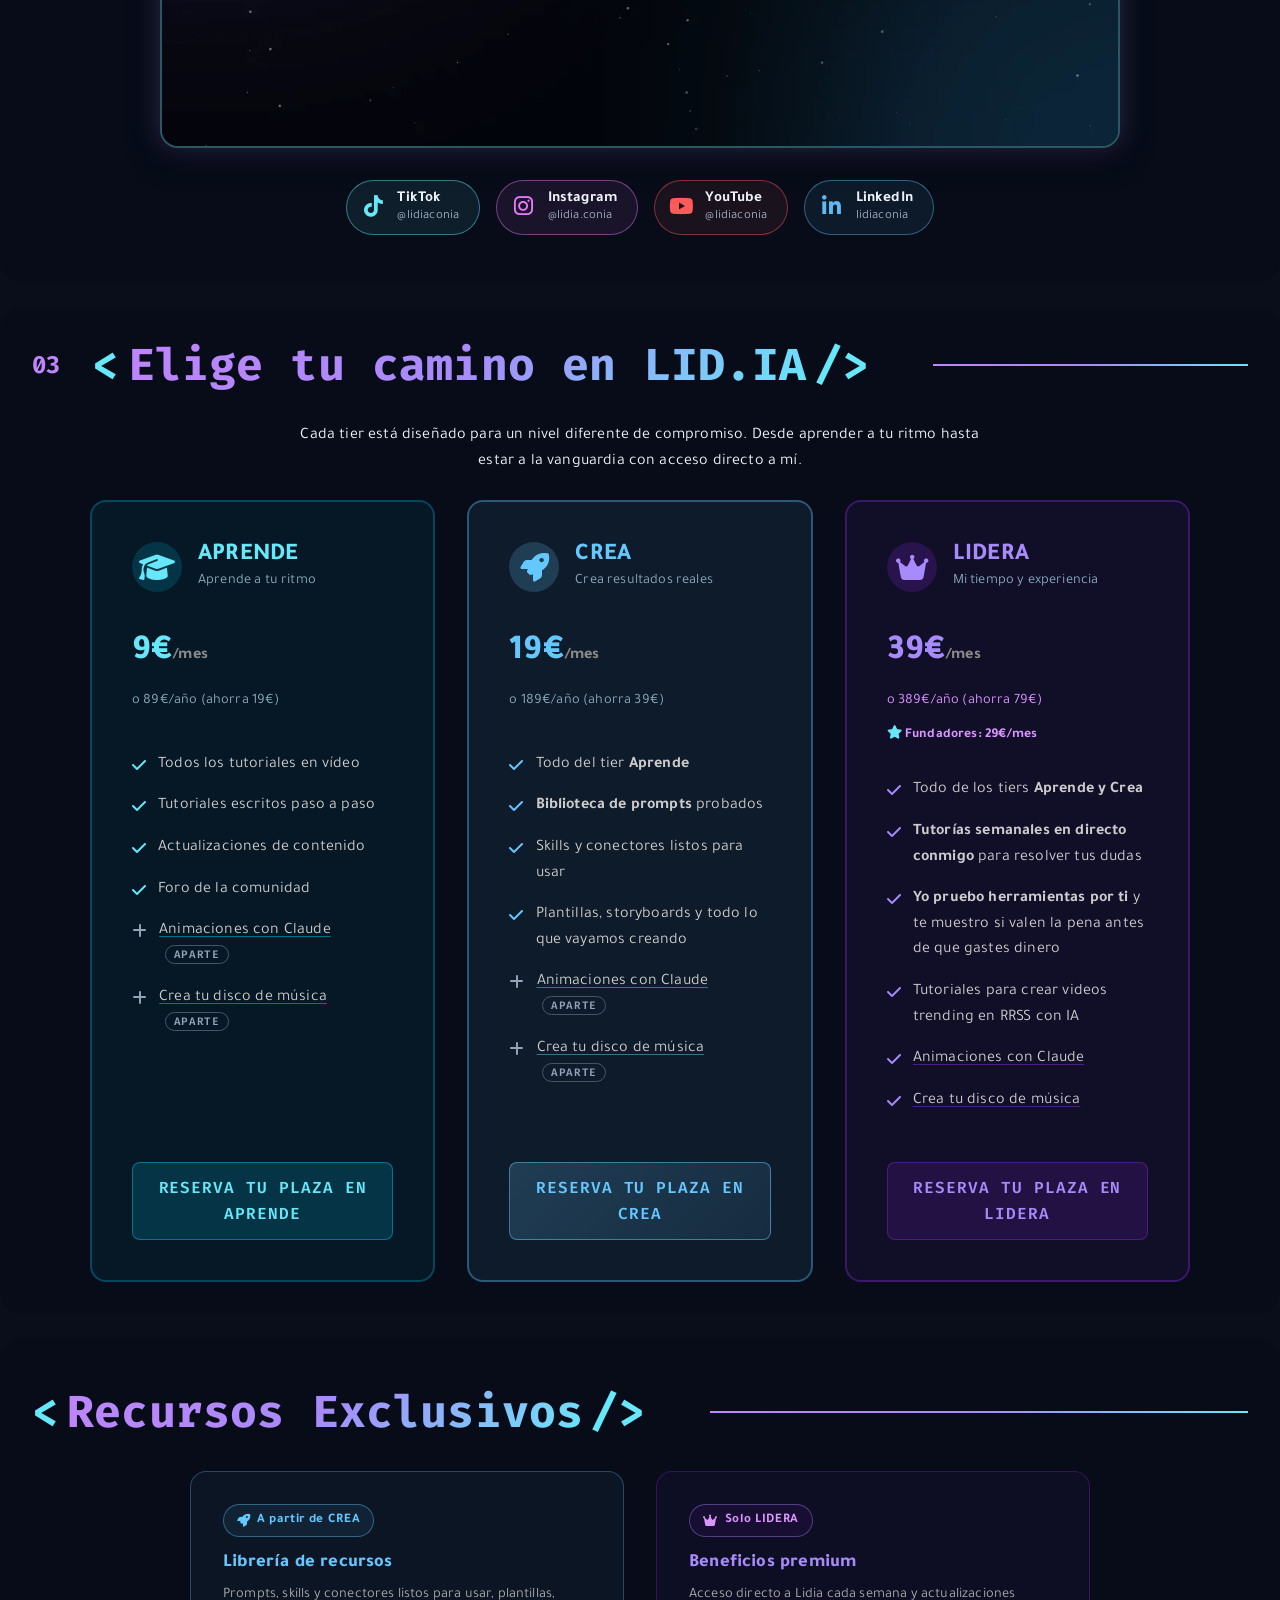
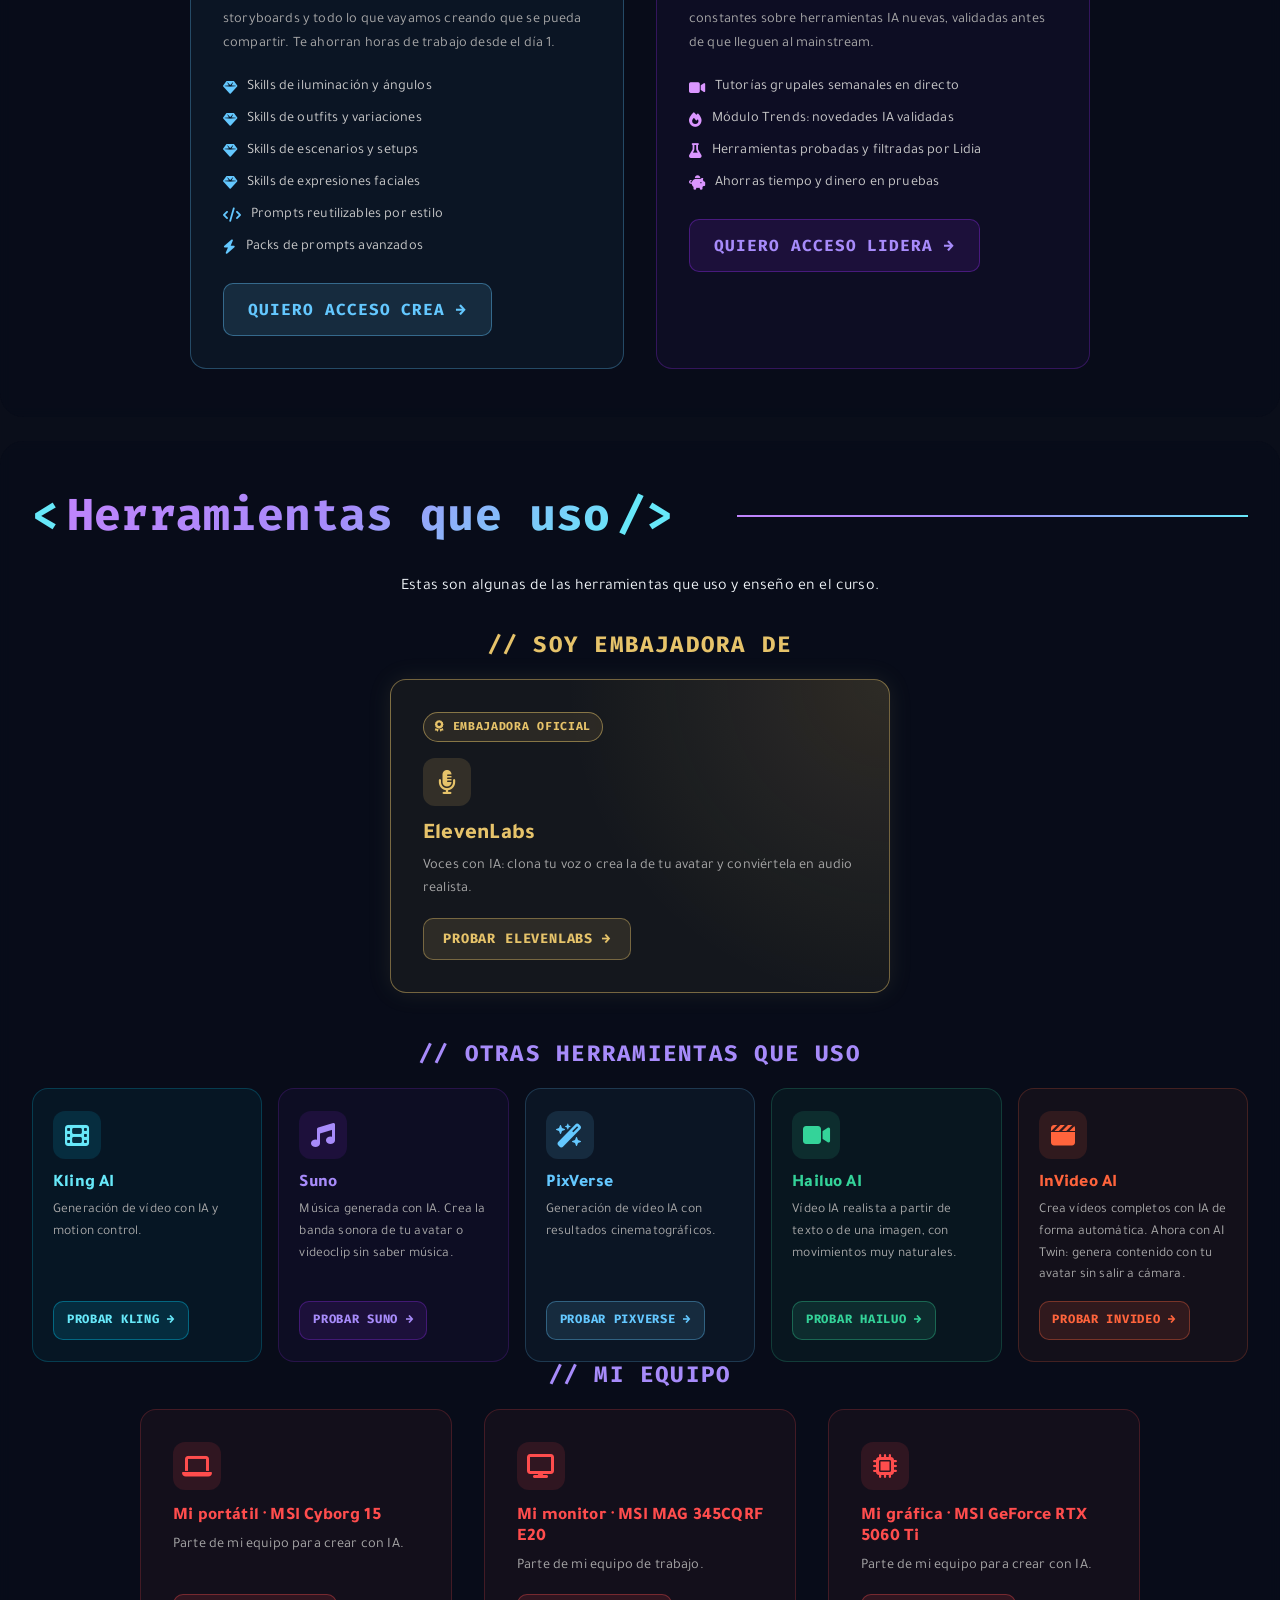
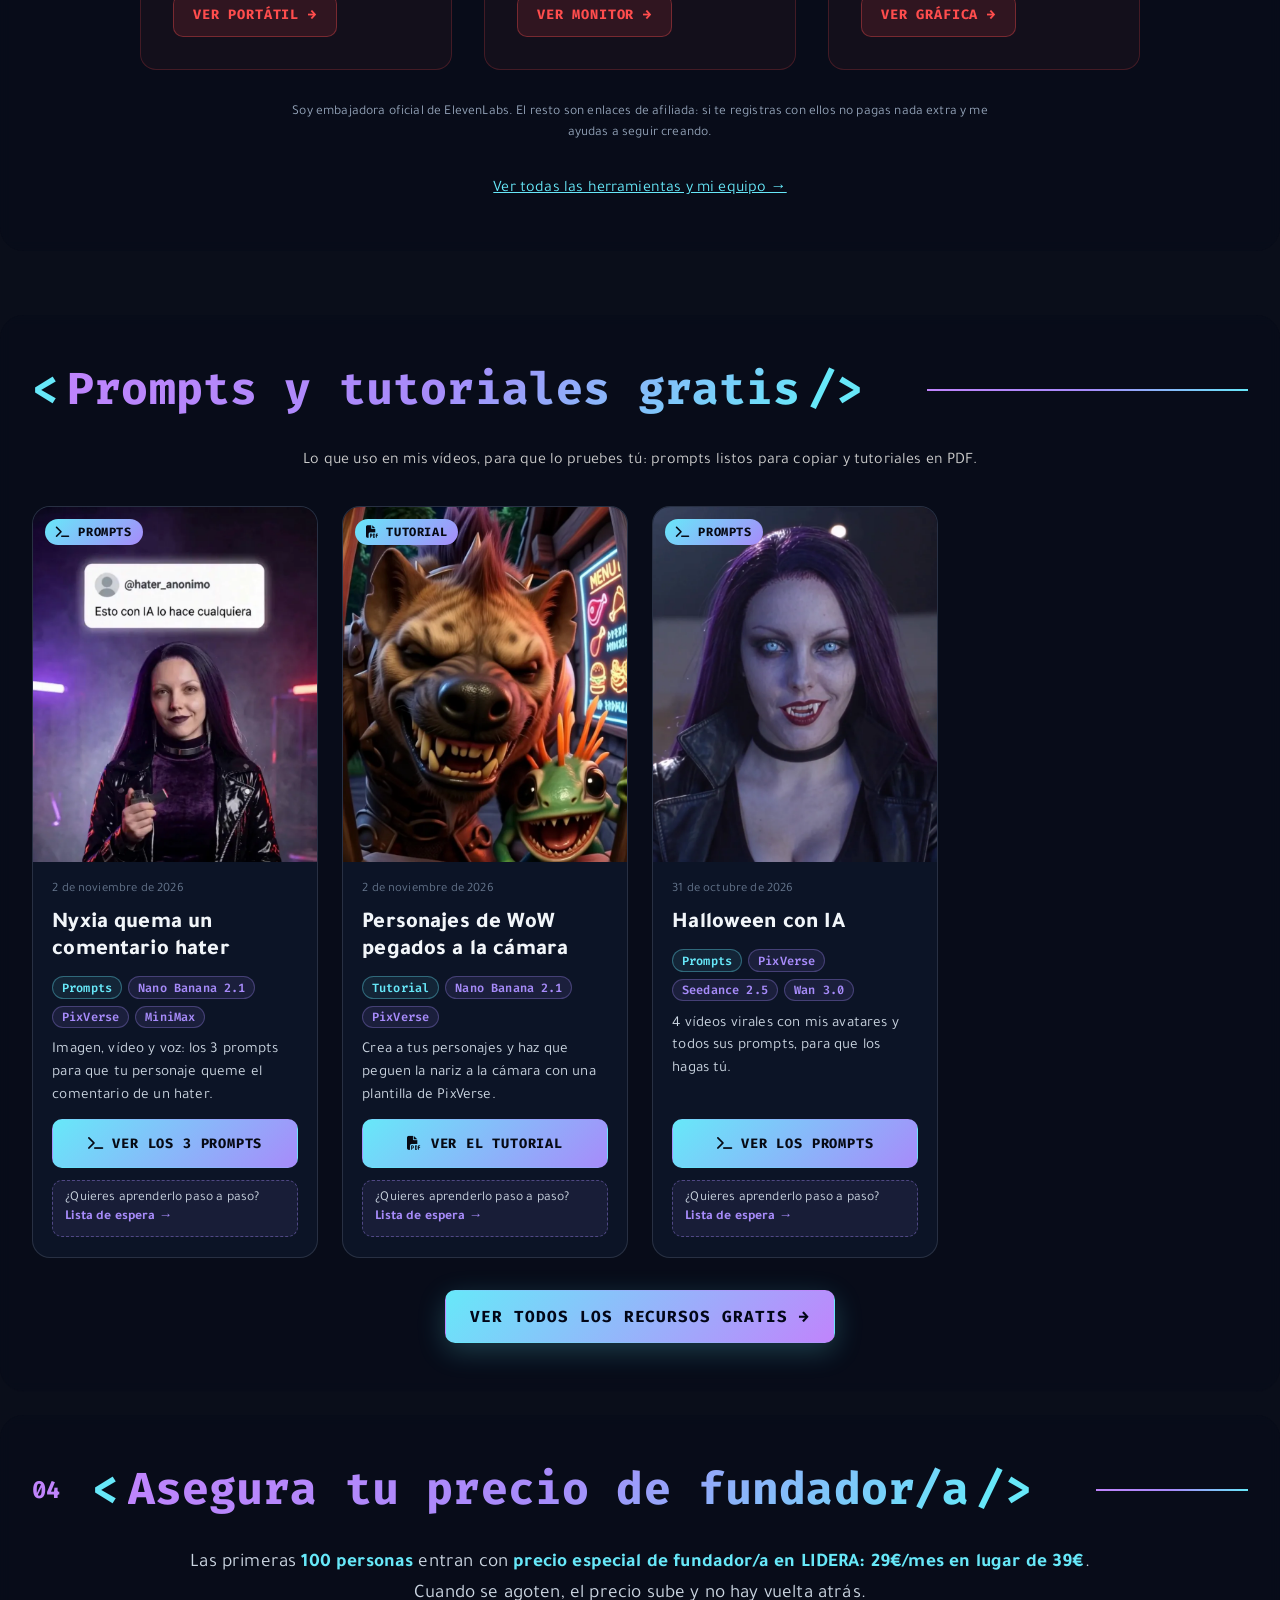
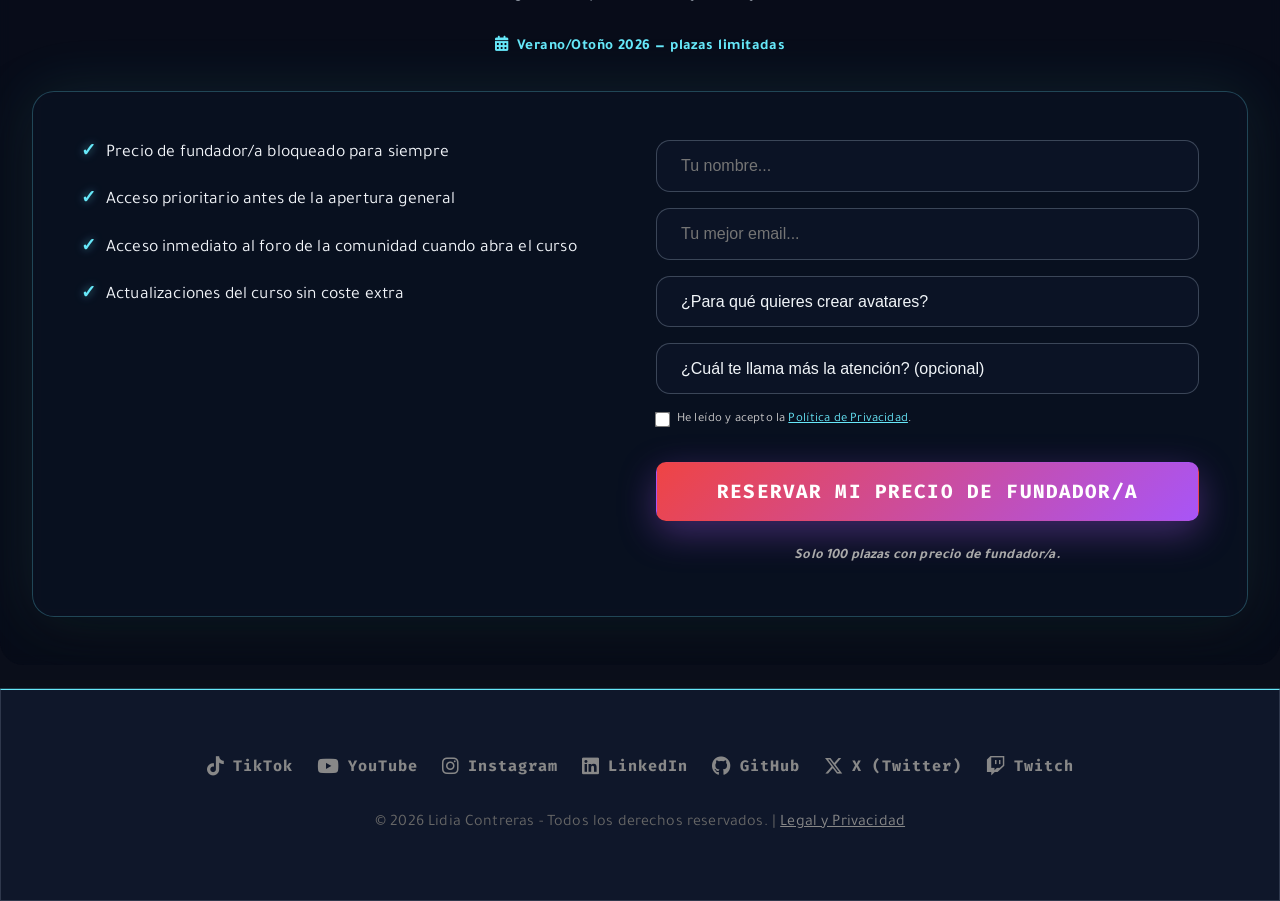
==== commit aefb0242: "Recursos: contador de visitas y clics con GoatCounter (sin cookies) - Eventos <recurso>/<acción>: pd" ====
--- a/index.html
+++ b/index.html
@@ -856,7 +856,7 @@
     </main>
 
     <script src="script.js?v=20261030a"></script>
-    <script src="recursos.js?v=20261031g"></script>
+    <script src="recursos.js?v=20261102a"></script>
     <!-- Cloudflare Web Analytics --><script type='module' src='https://static.cloudflareinsights.com/beacon.min.js' data-cf-beacon='{"token": "f8934614dd854373b2e4546ebebf8414"}'></script><!-- End Cloudflare Web Analytics -->
 </body>
 
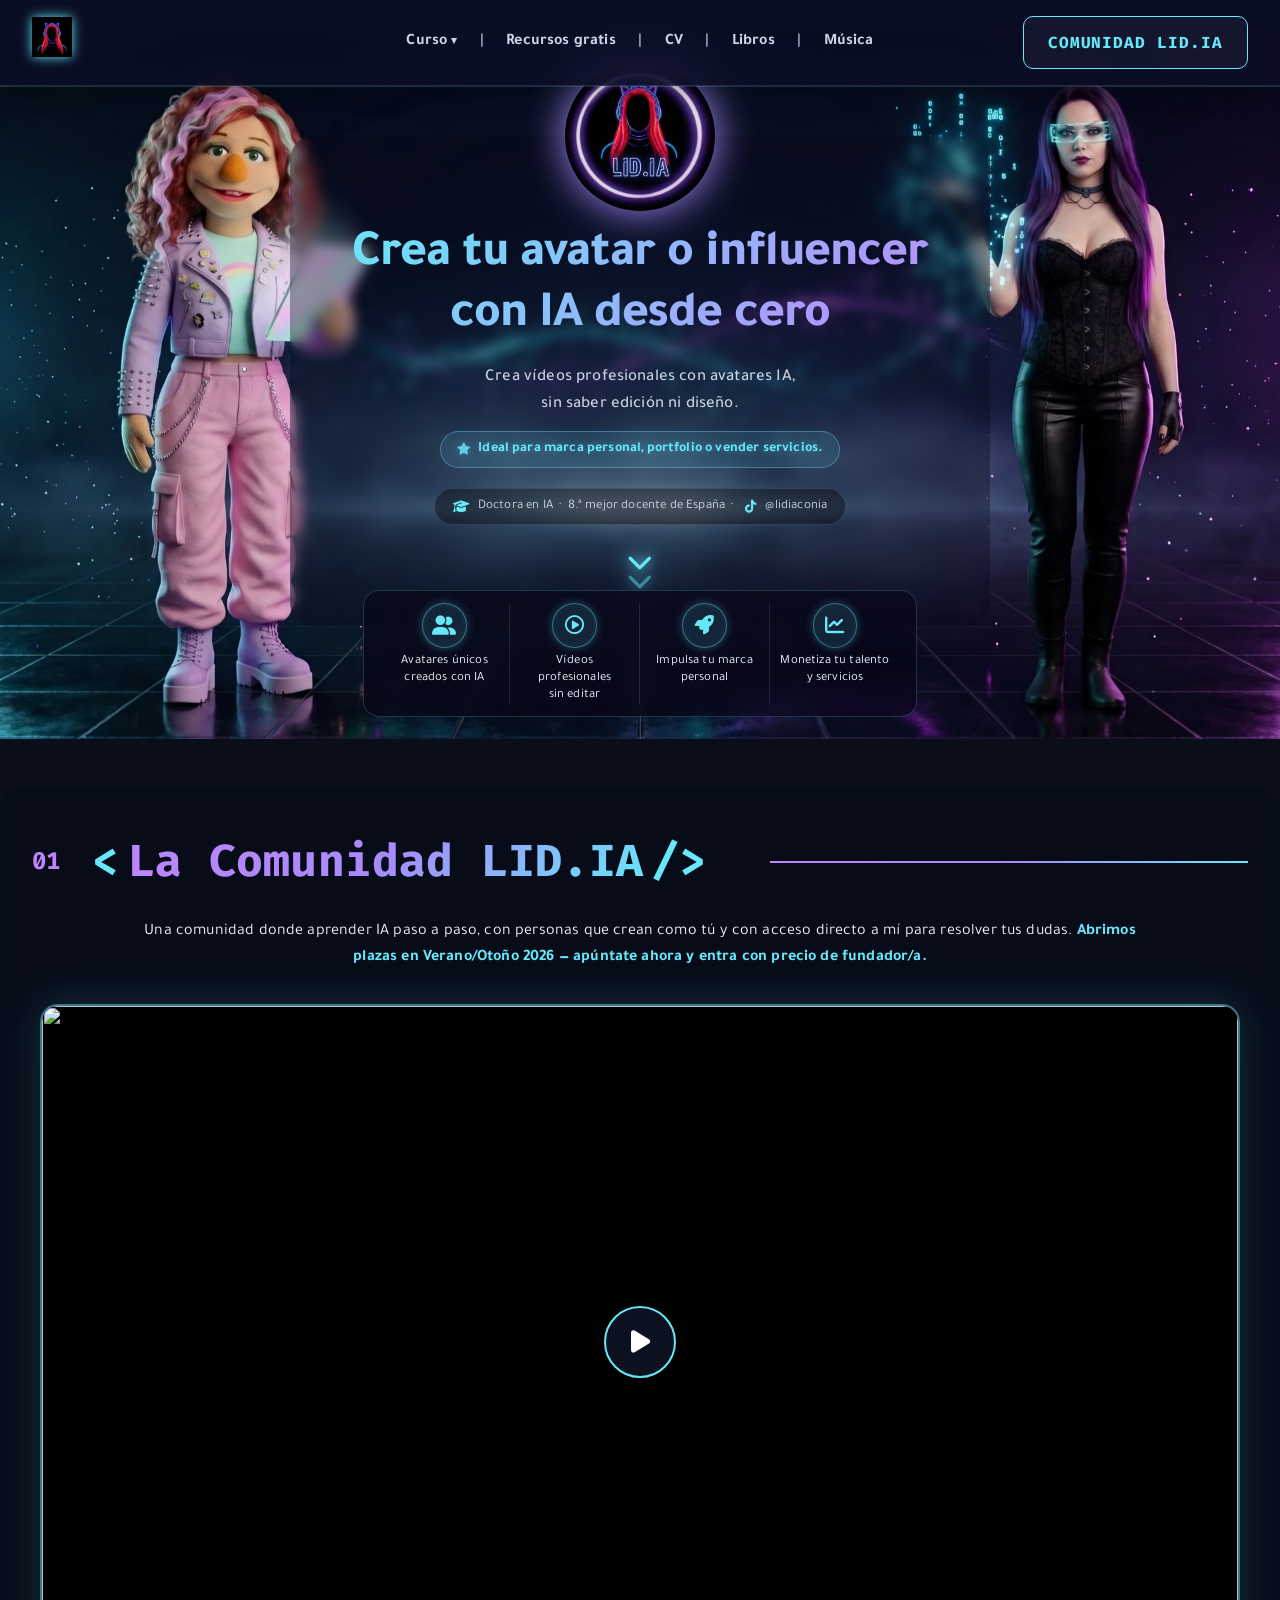
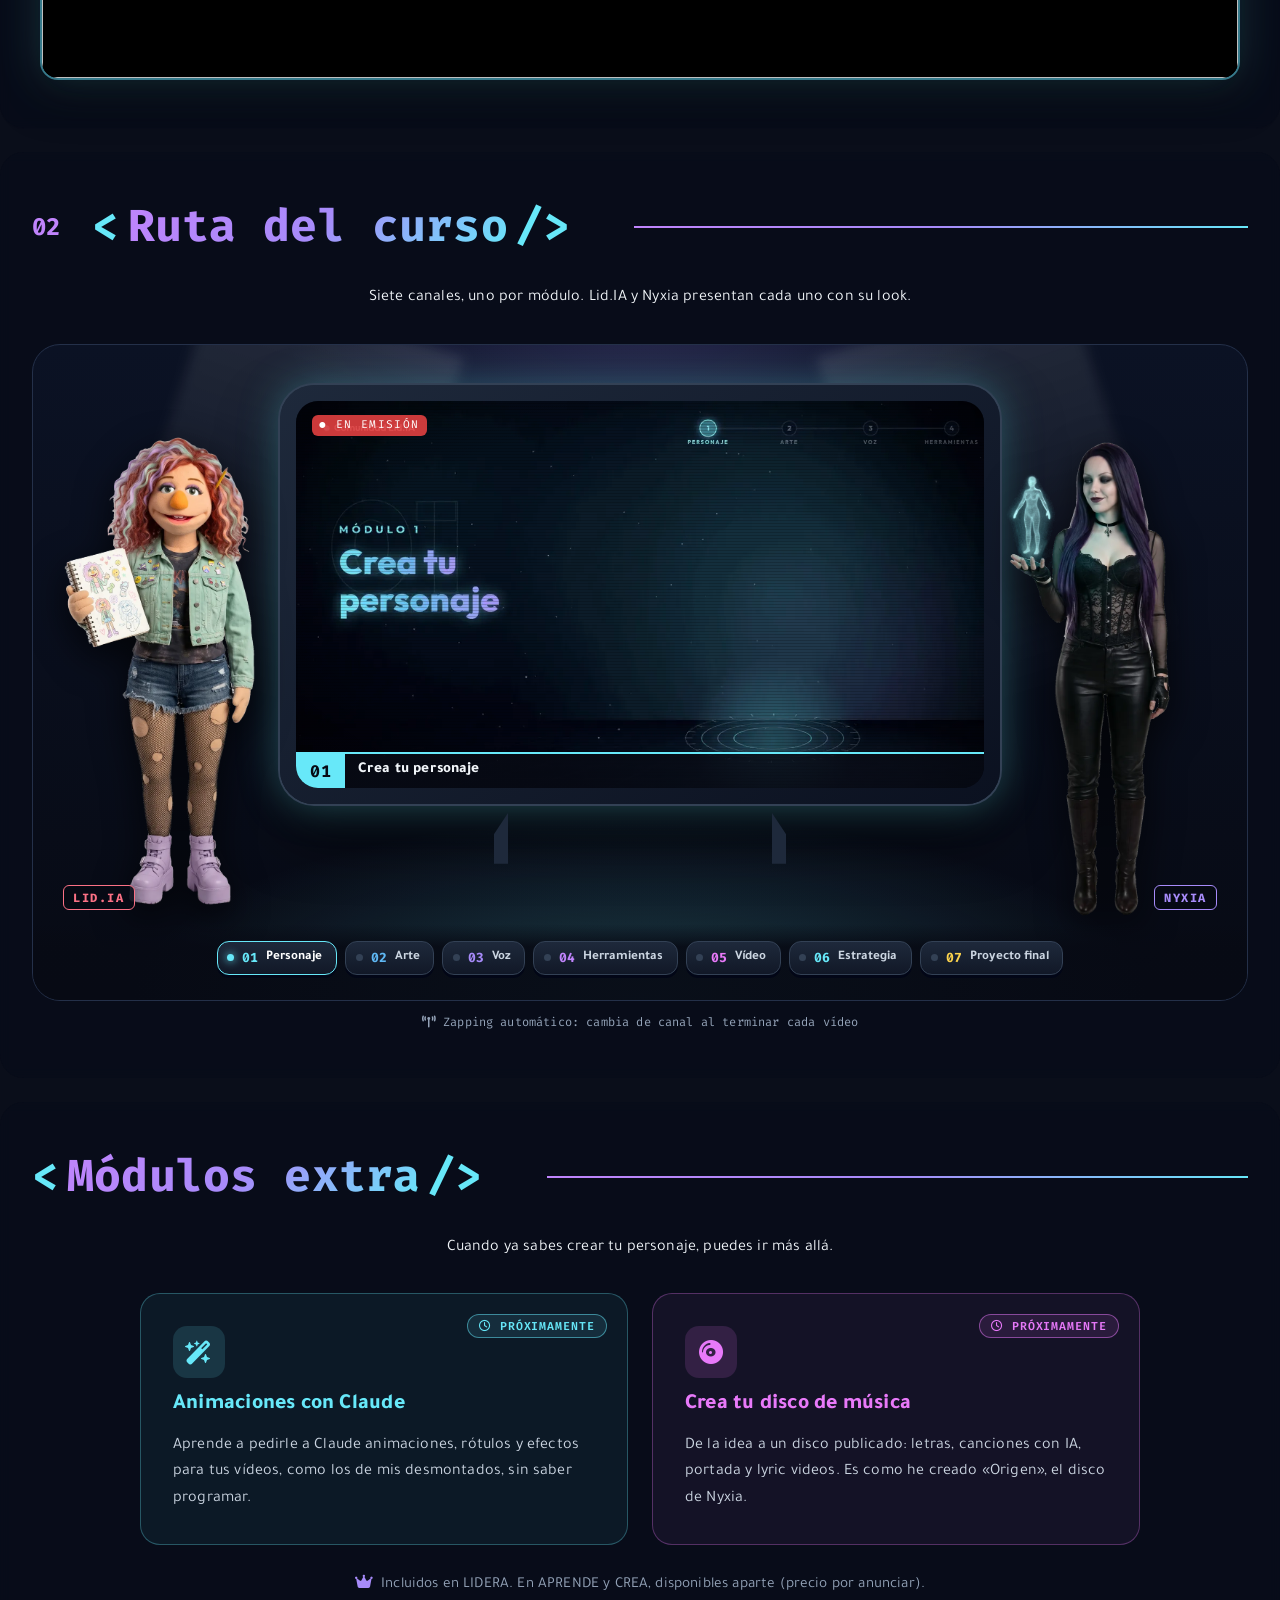
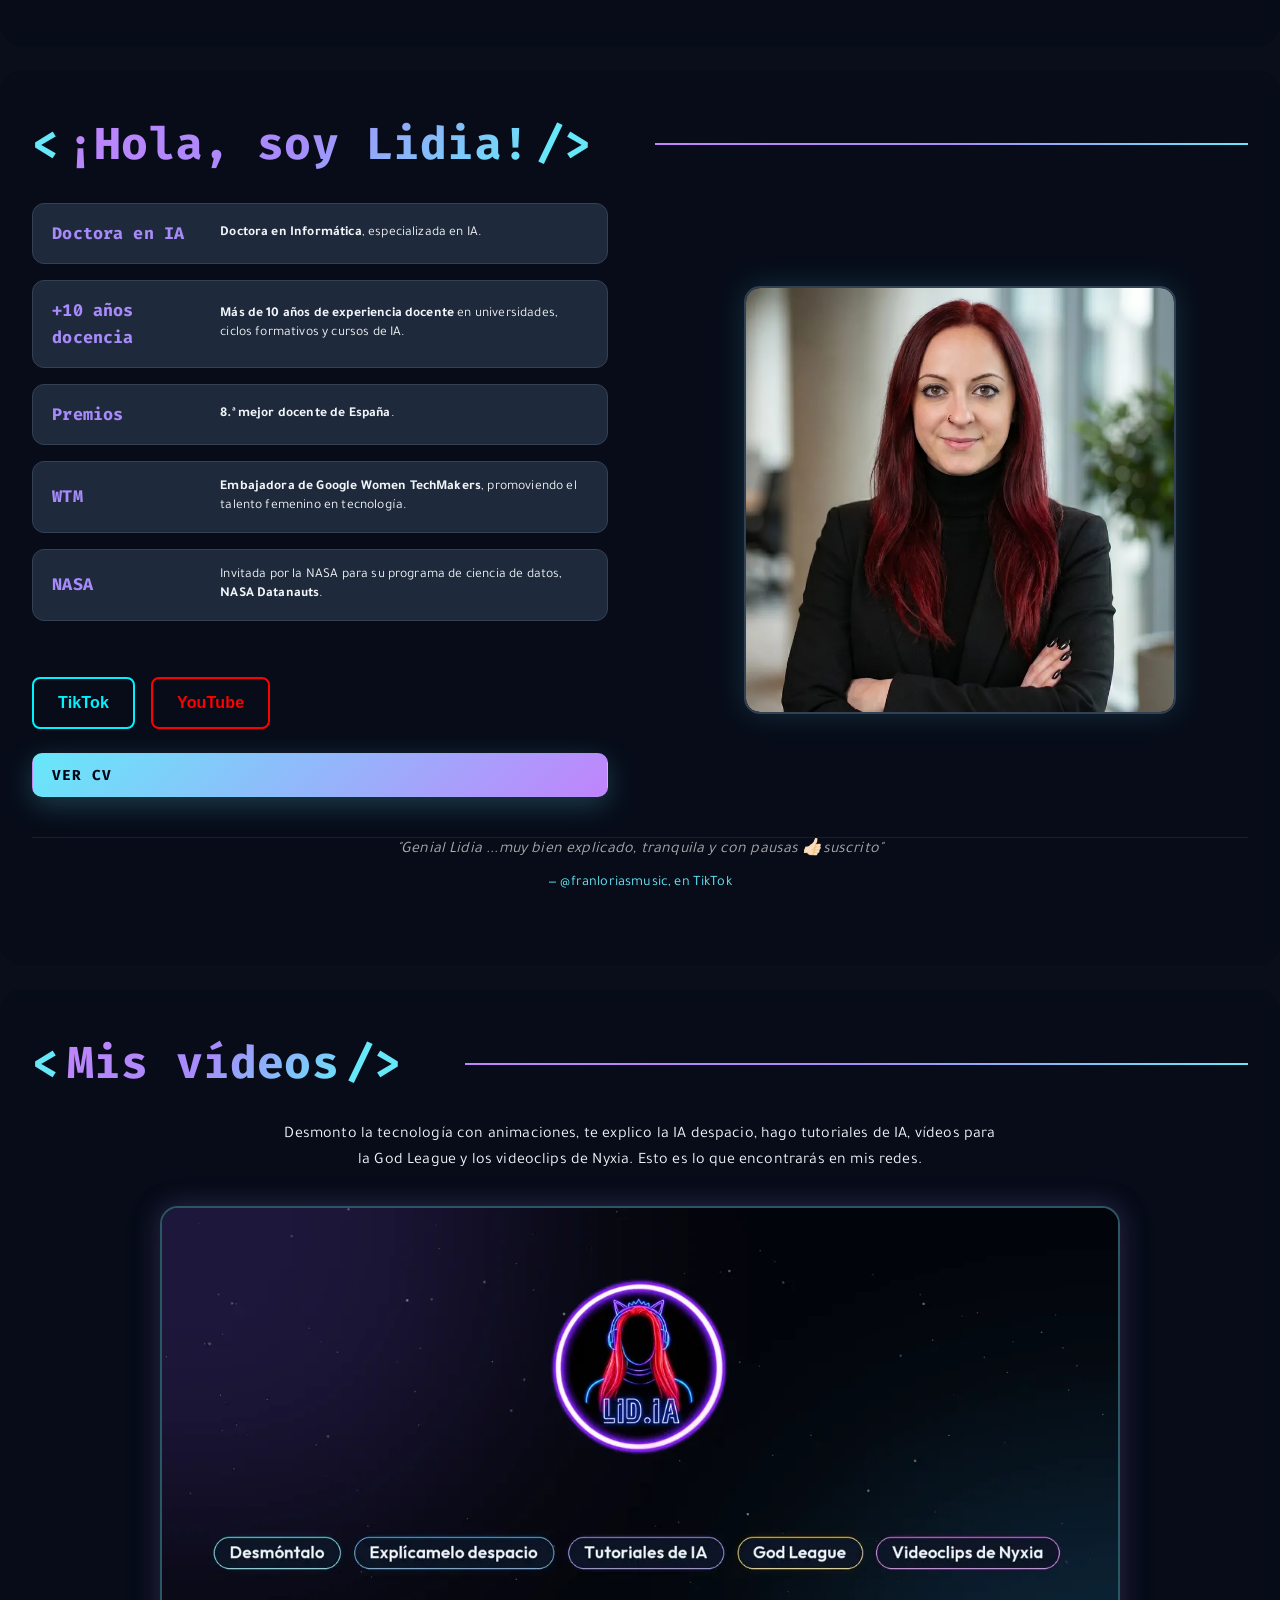
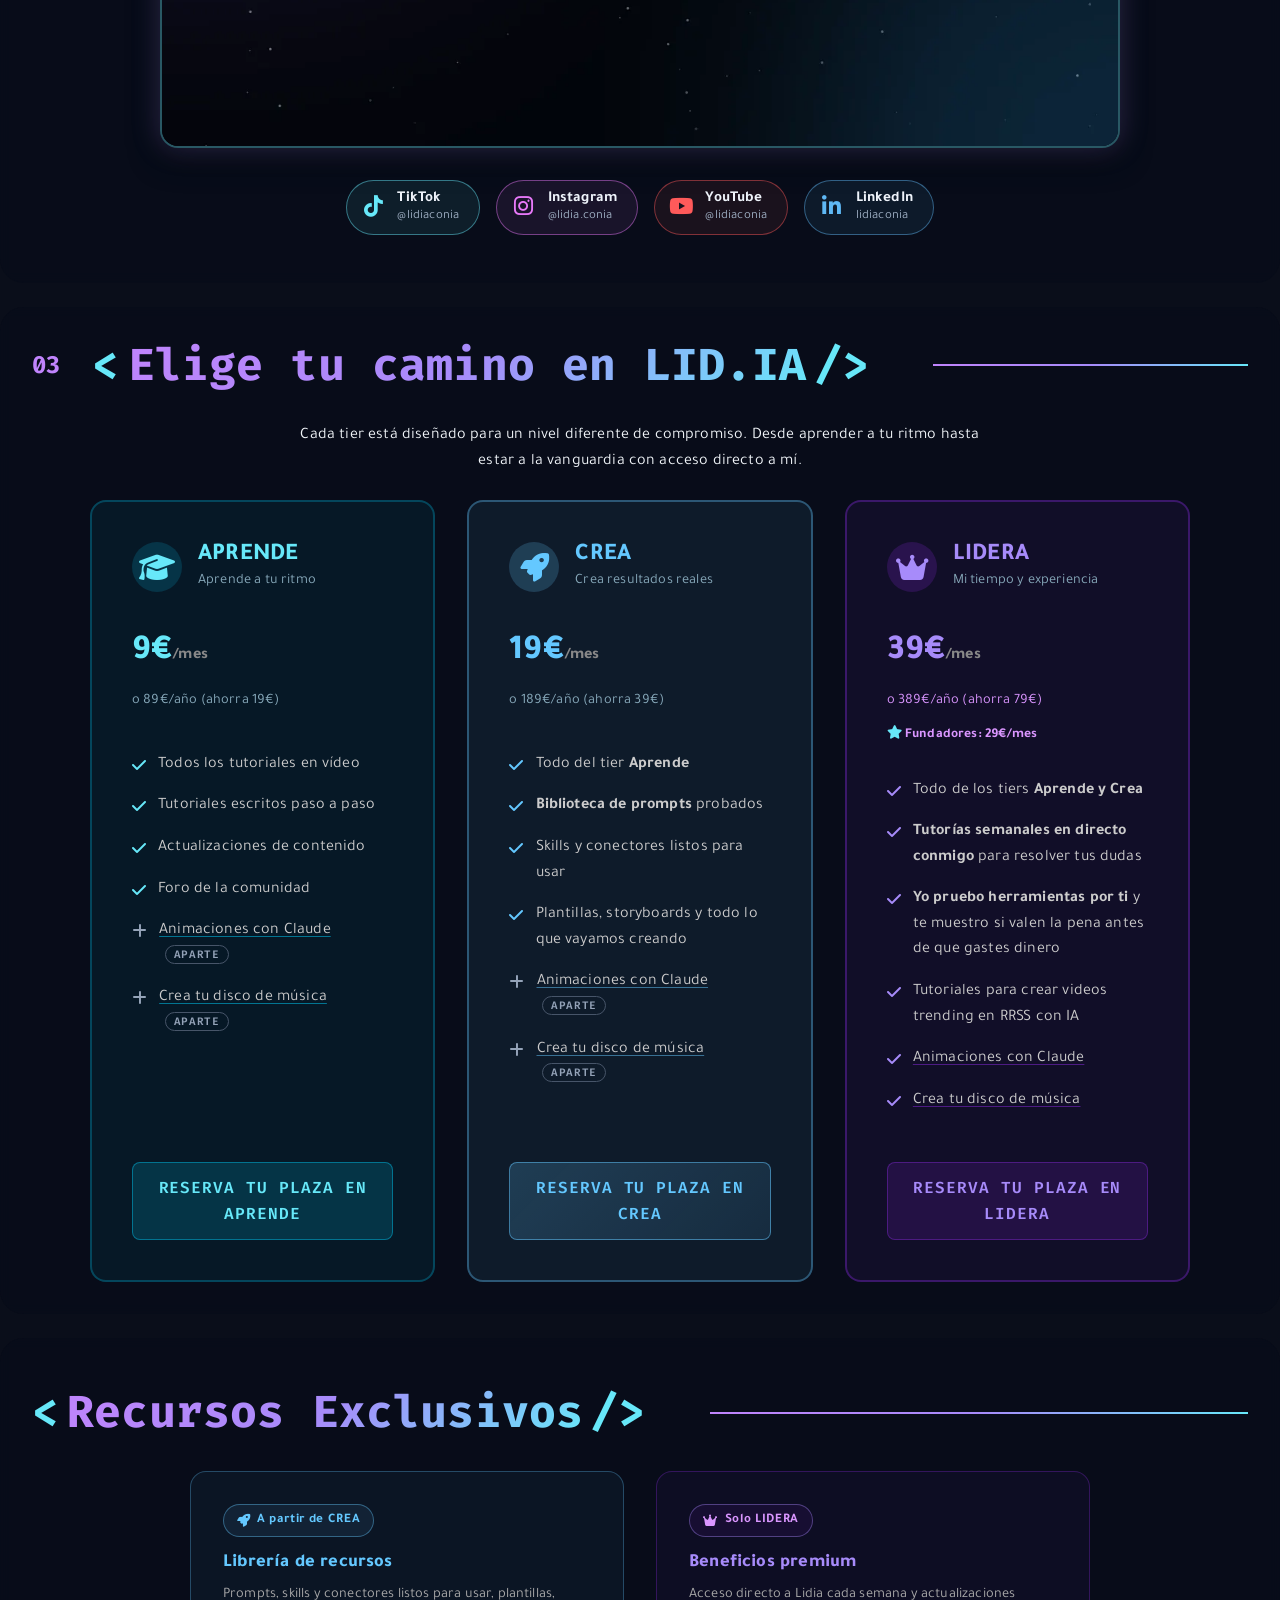
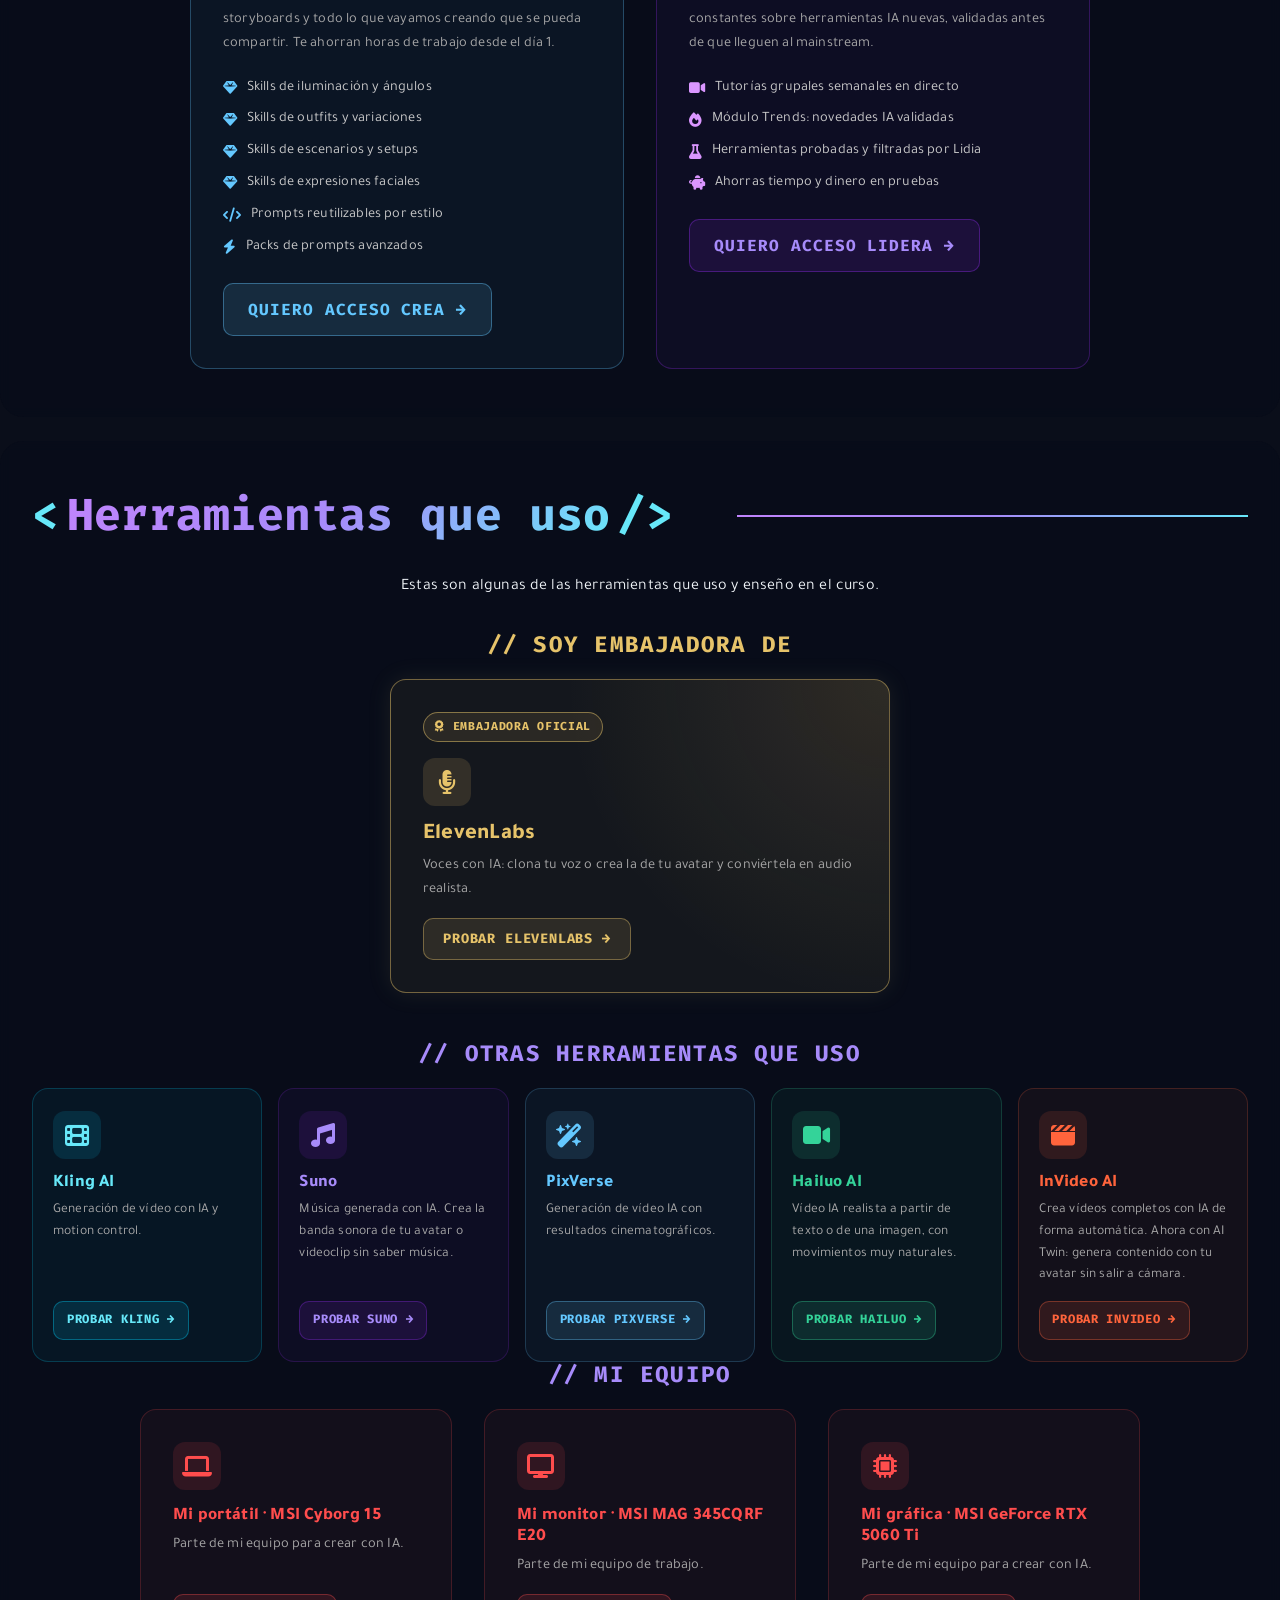
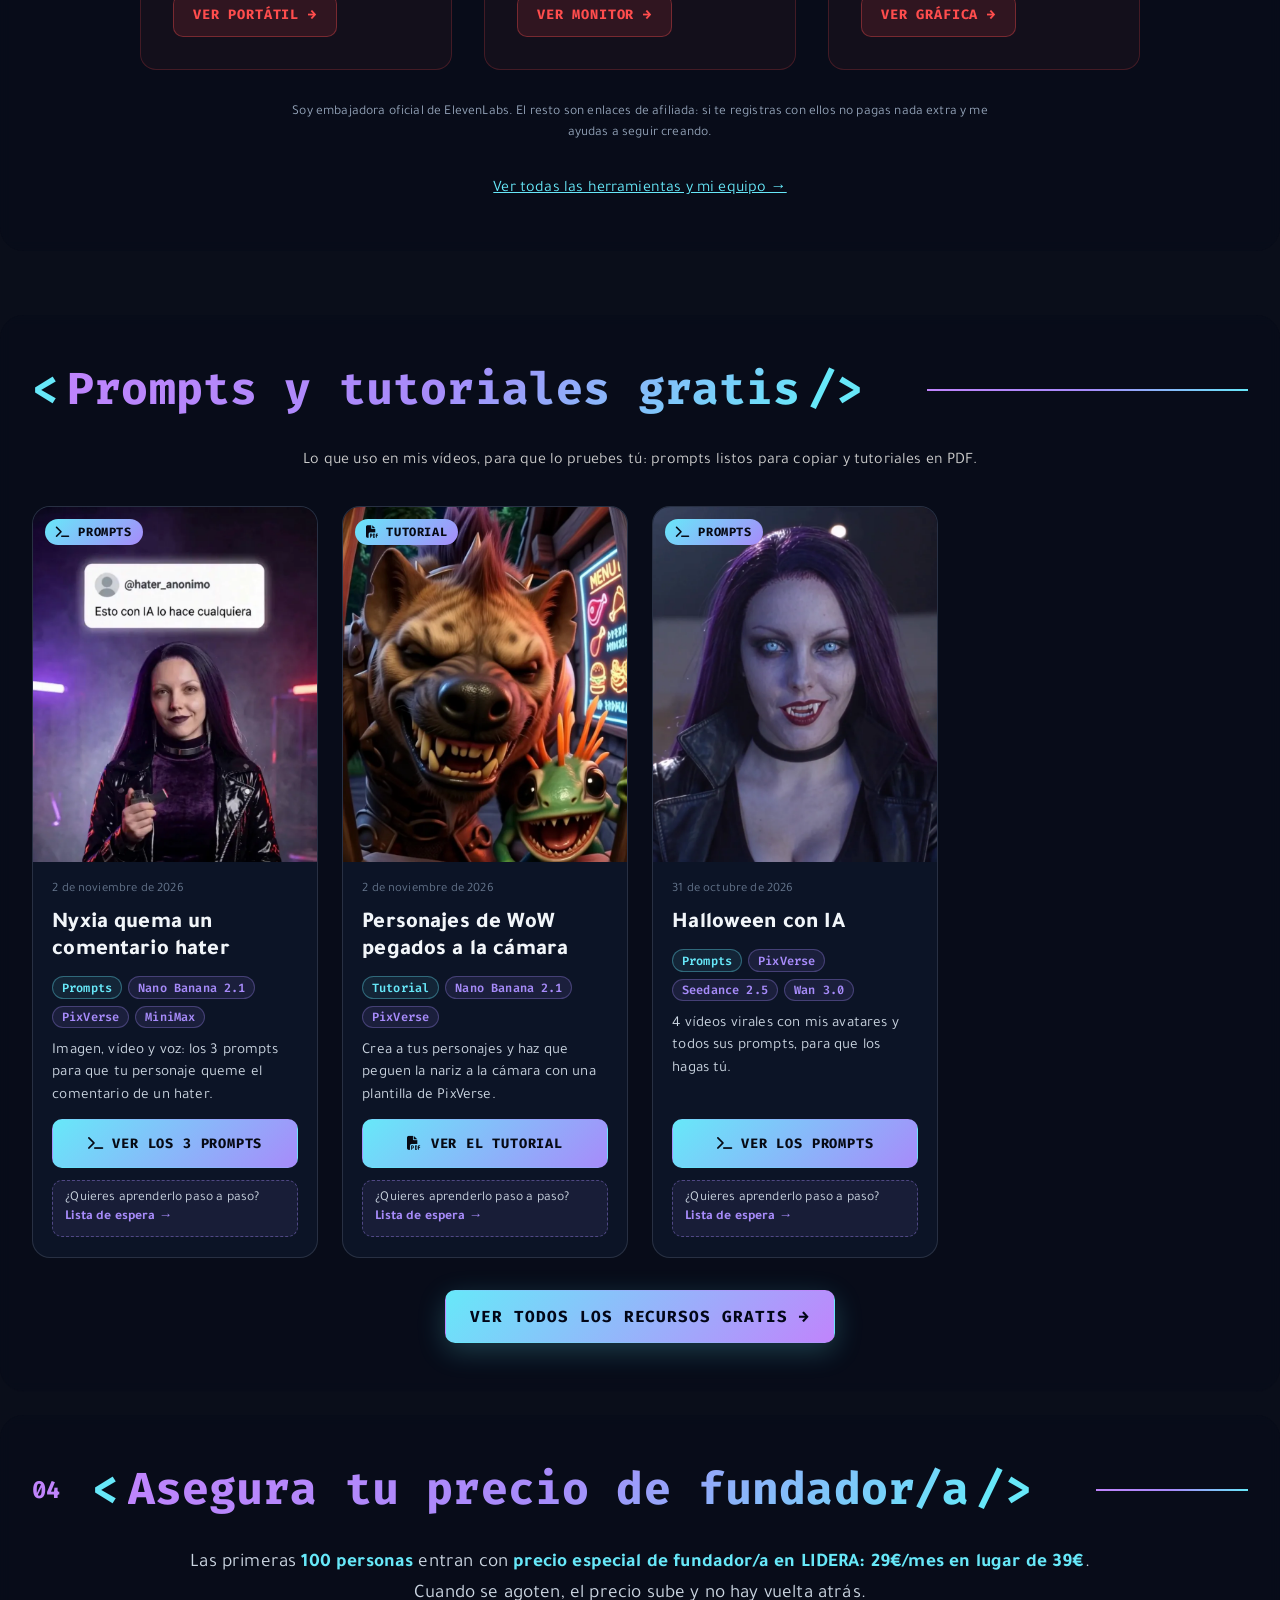
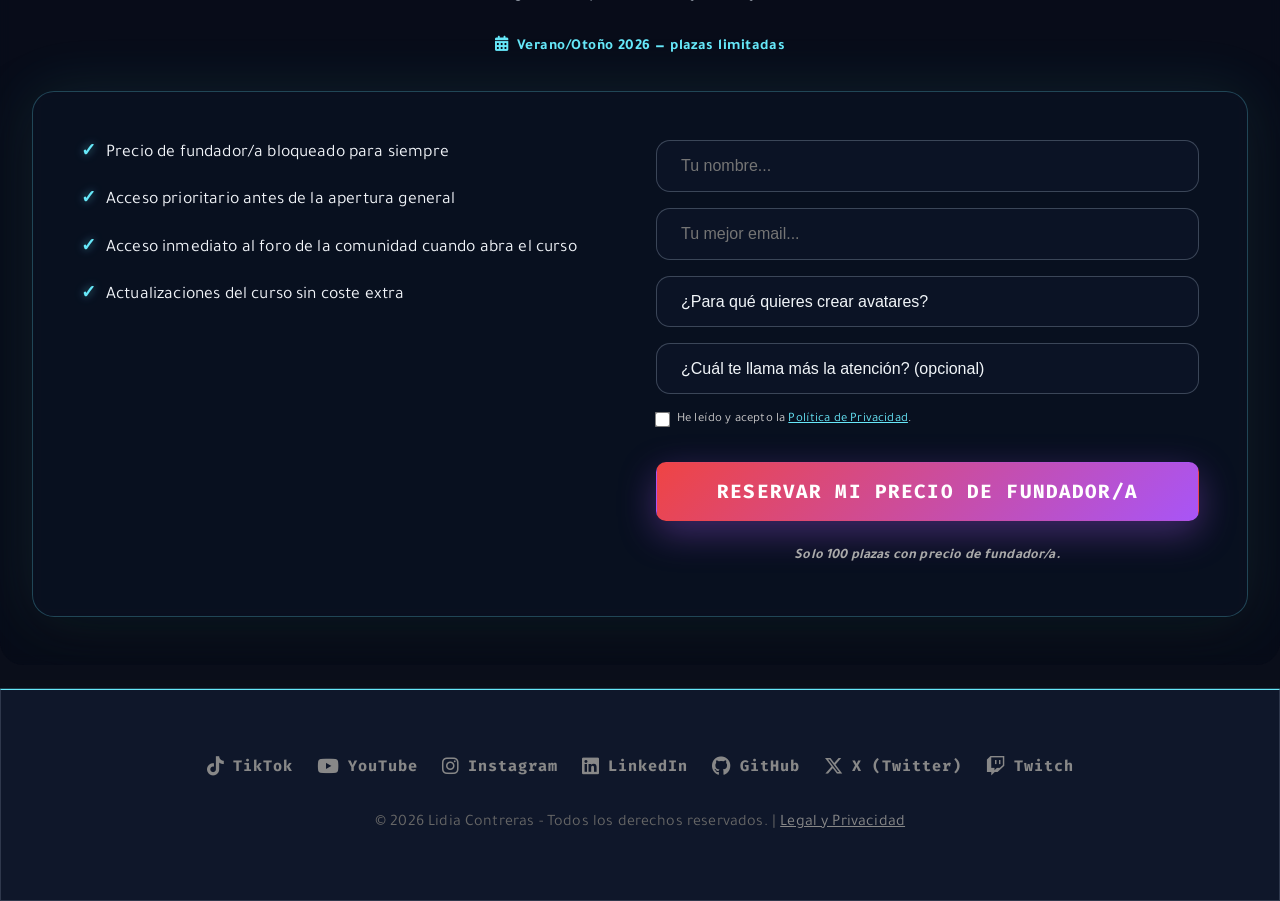
==== commit d572e359: "Enlaces de PixVerse con subId1 por página para ver en Impact qué recurso genera cada clic Co-Authore" ====
--- a/index.html
+++ b/index.html
@@ -695,7 +695,7 @@
                         <h3 class="orbitron">PixVerse</h3>
                         <p class="inter">Generaci&oacute;n de v&iacute;deo IA con resultados cinematogr&aacute;ficos. </p>
                     </div>
-                    <a href="https://motivaiprivatelimited.sjv.io/7XyWbg" target="_blank" rel="sponsored noopener noreferrer" class="btn">Probar PixVerse &rarr;</a>
+                    <a href="https://motivaiprivatelimited.sjv.io/7XyWbg?subId1=inicio" target="_blank" rel="sponsored noopener noreferrer" class="btn">Probar PixVerse &rarr;</a>
                 </div>
 
                 <div class="tool-card" style="--c: #34d399; --c-rgb: 52,211,153;">
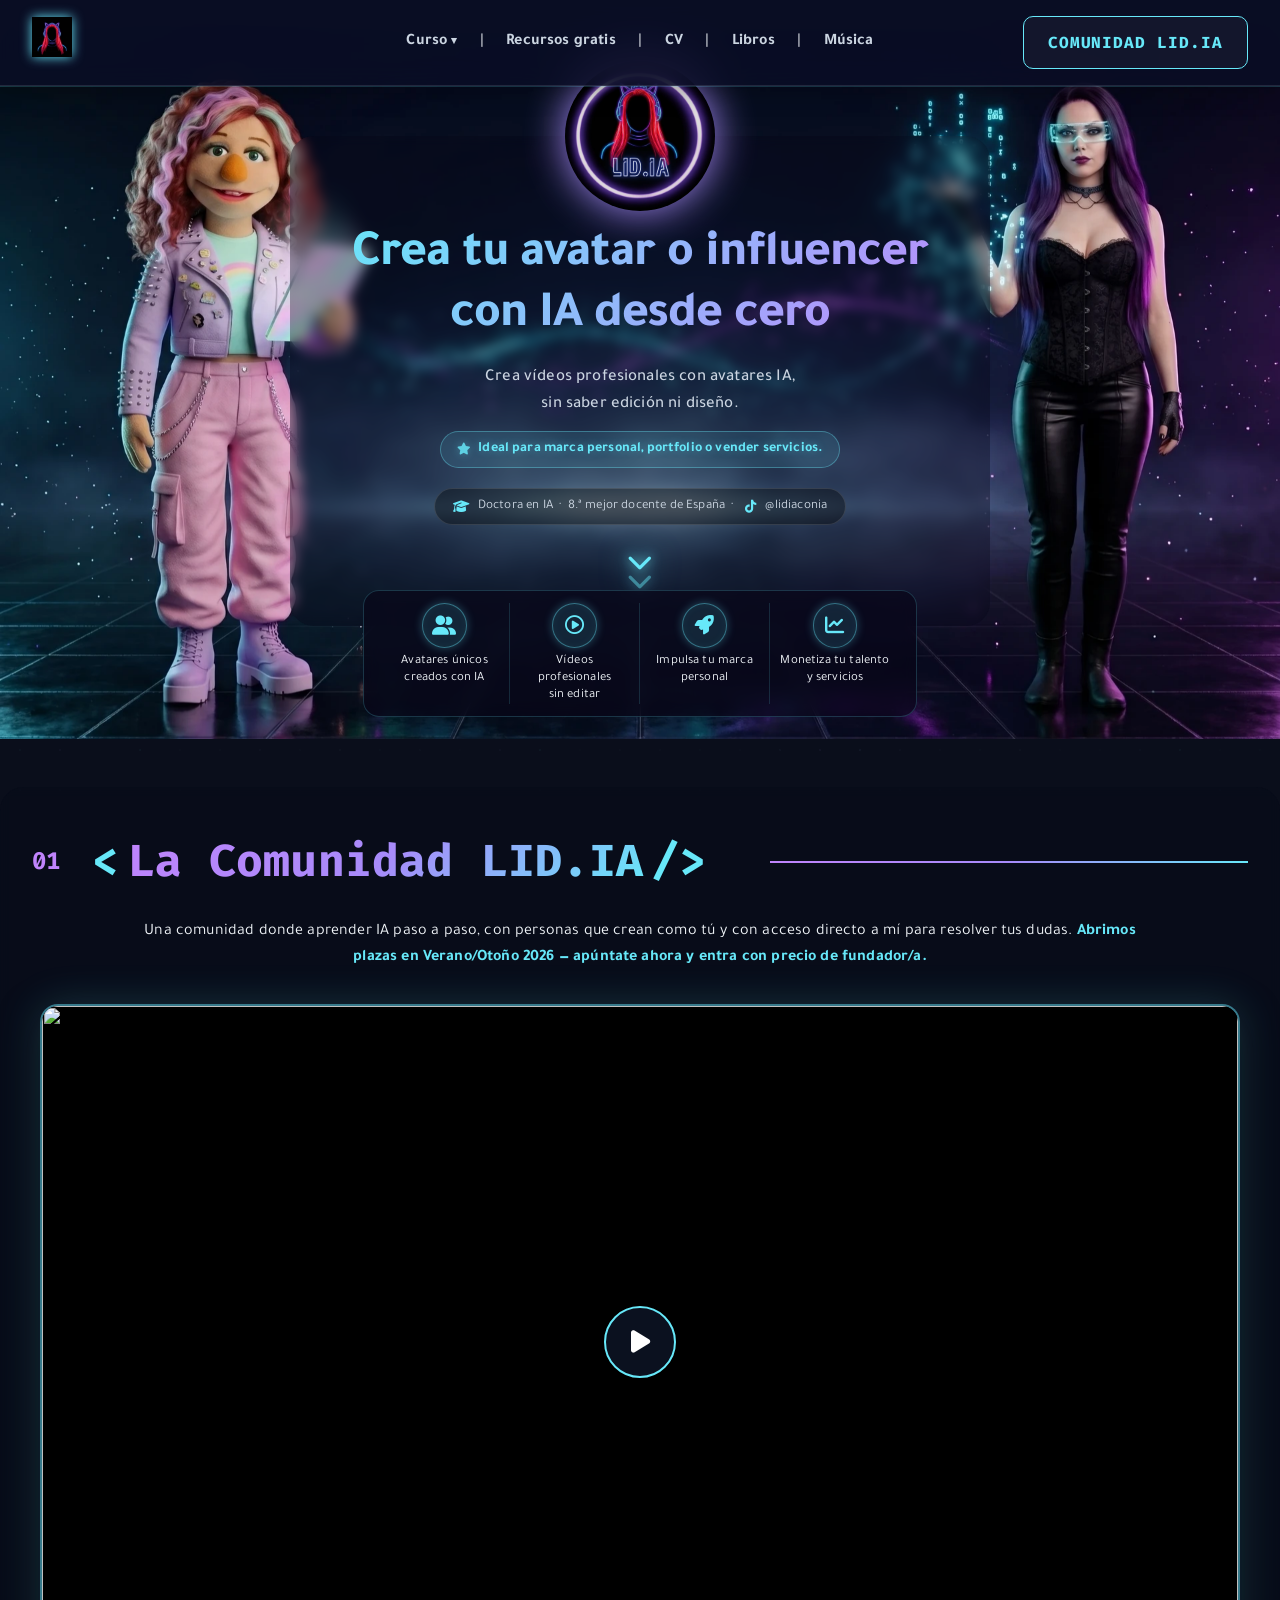
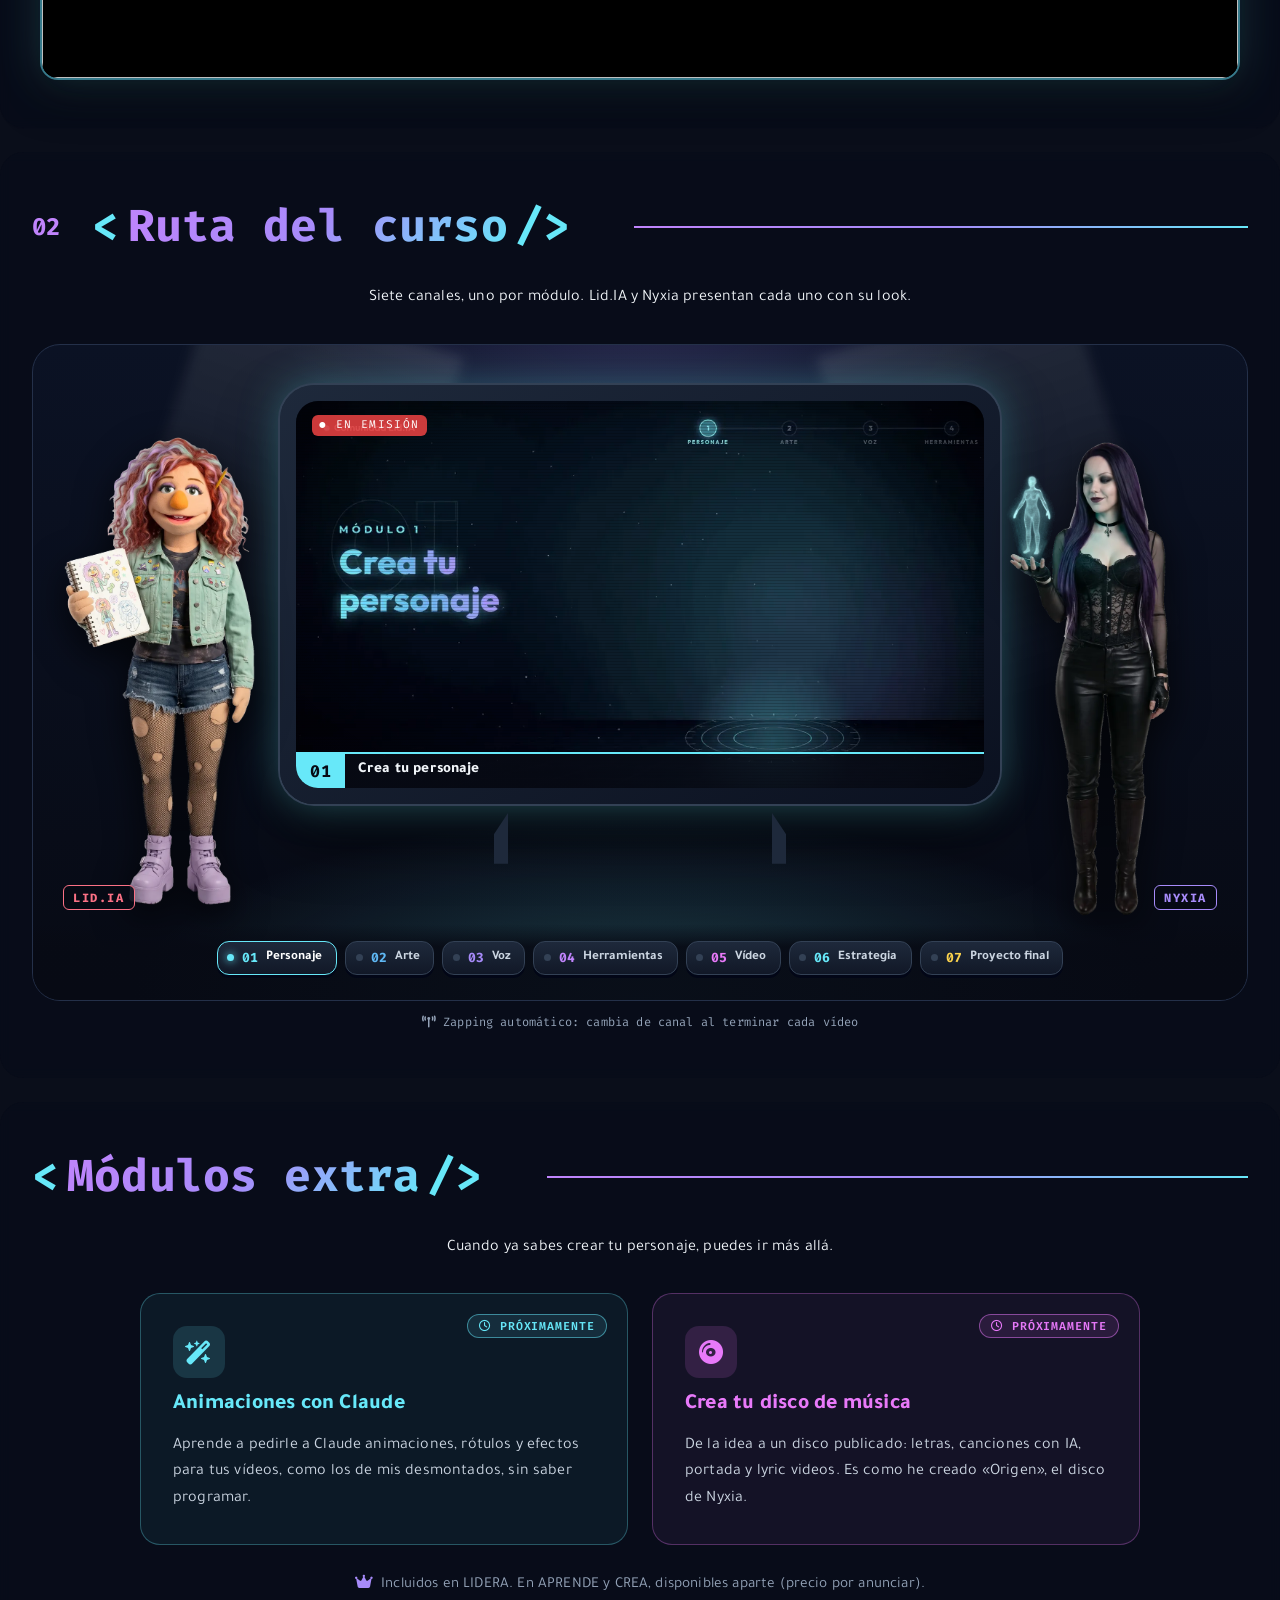
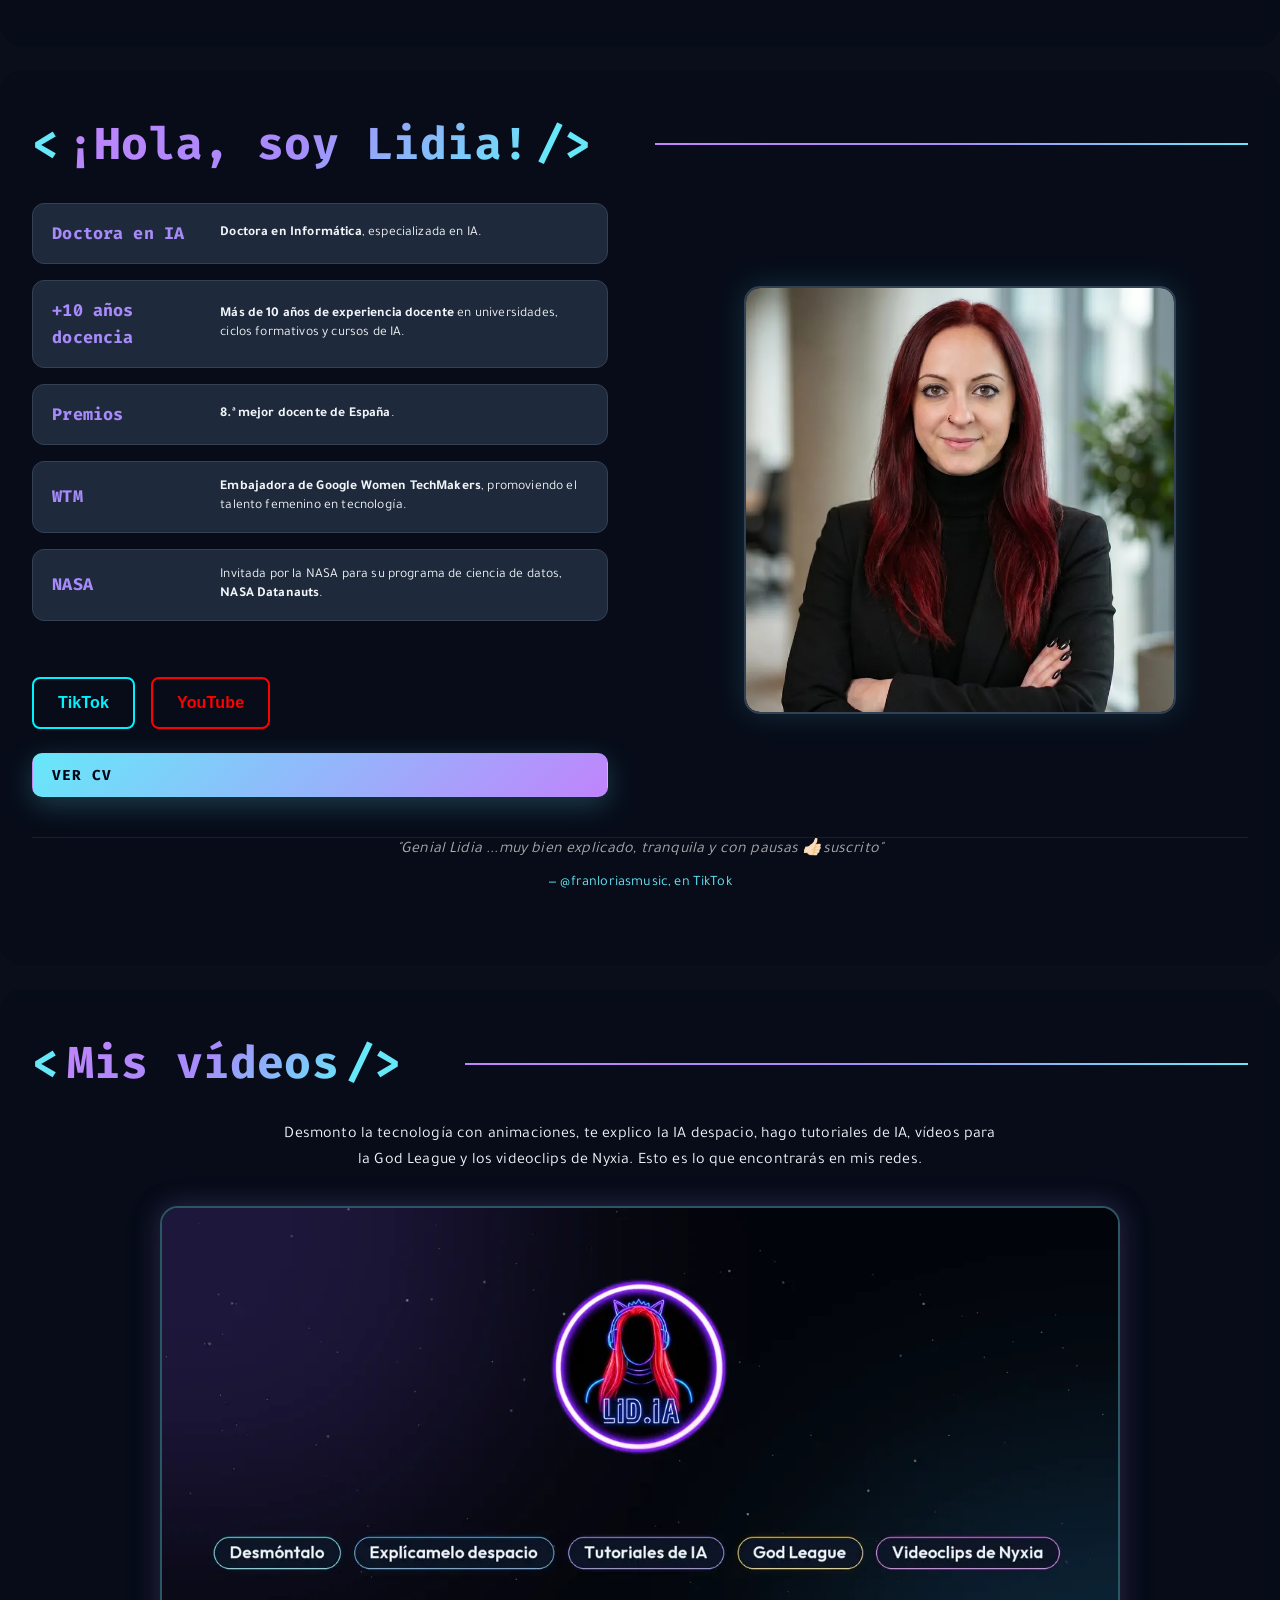
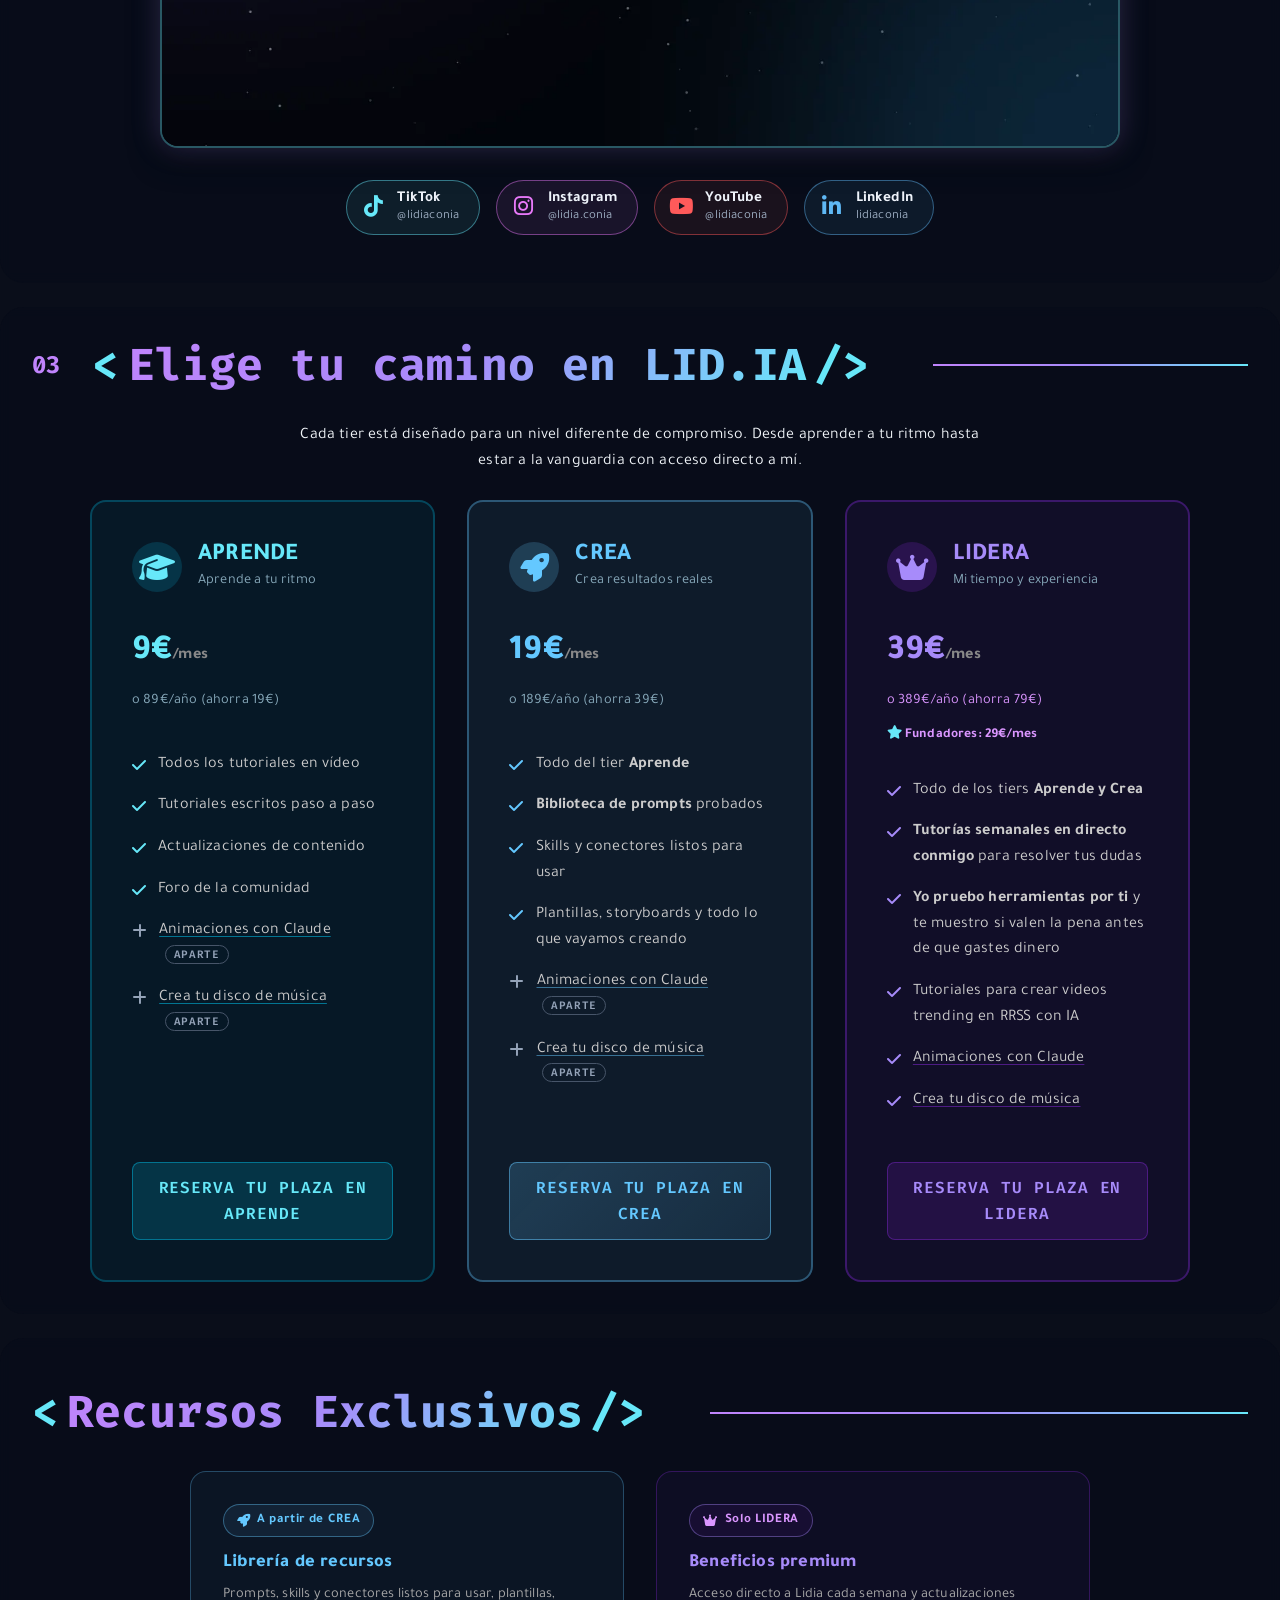
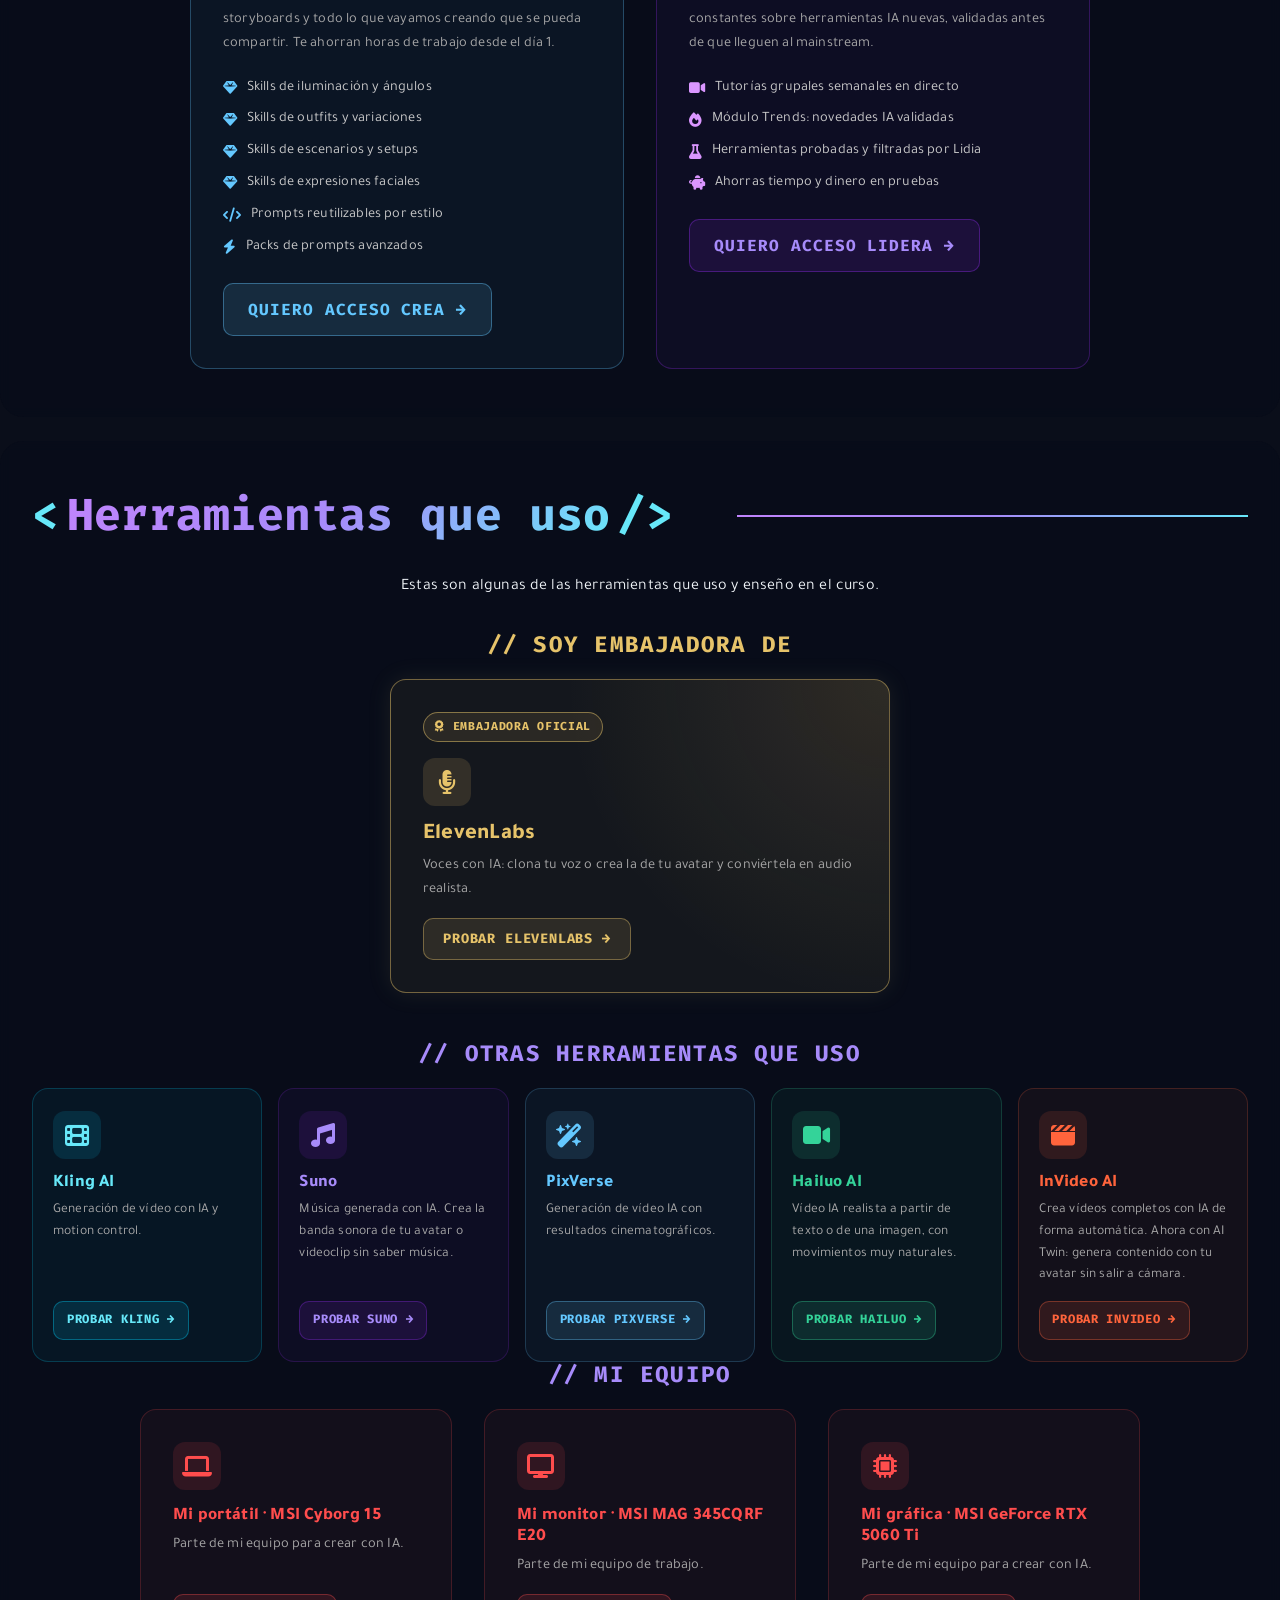
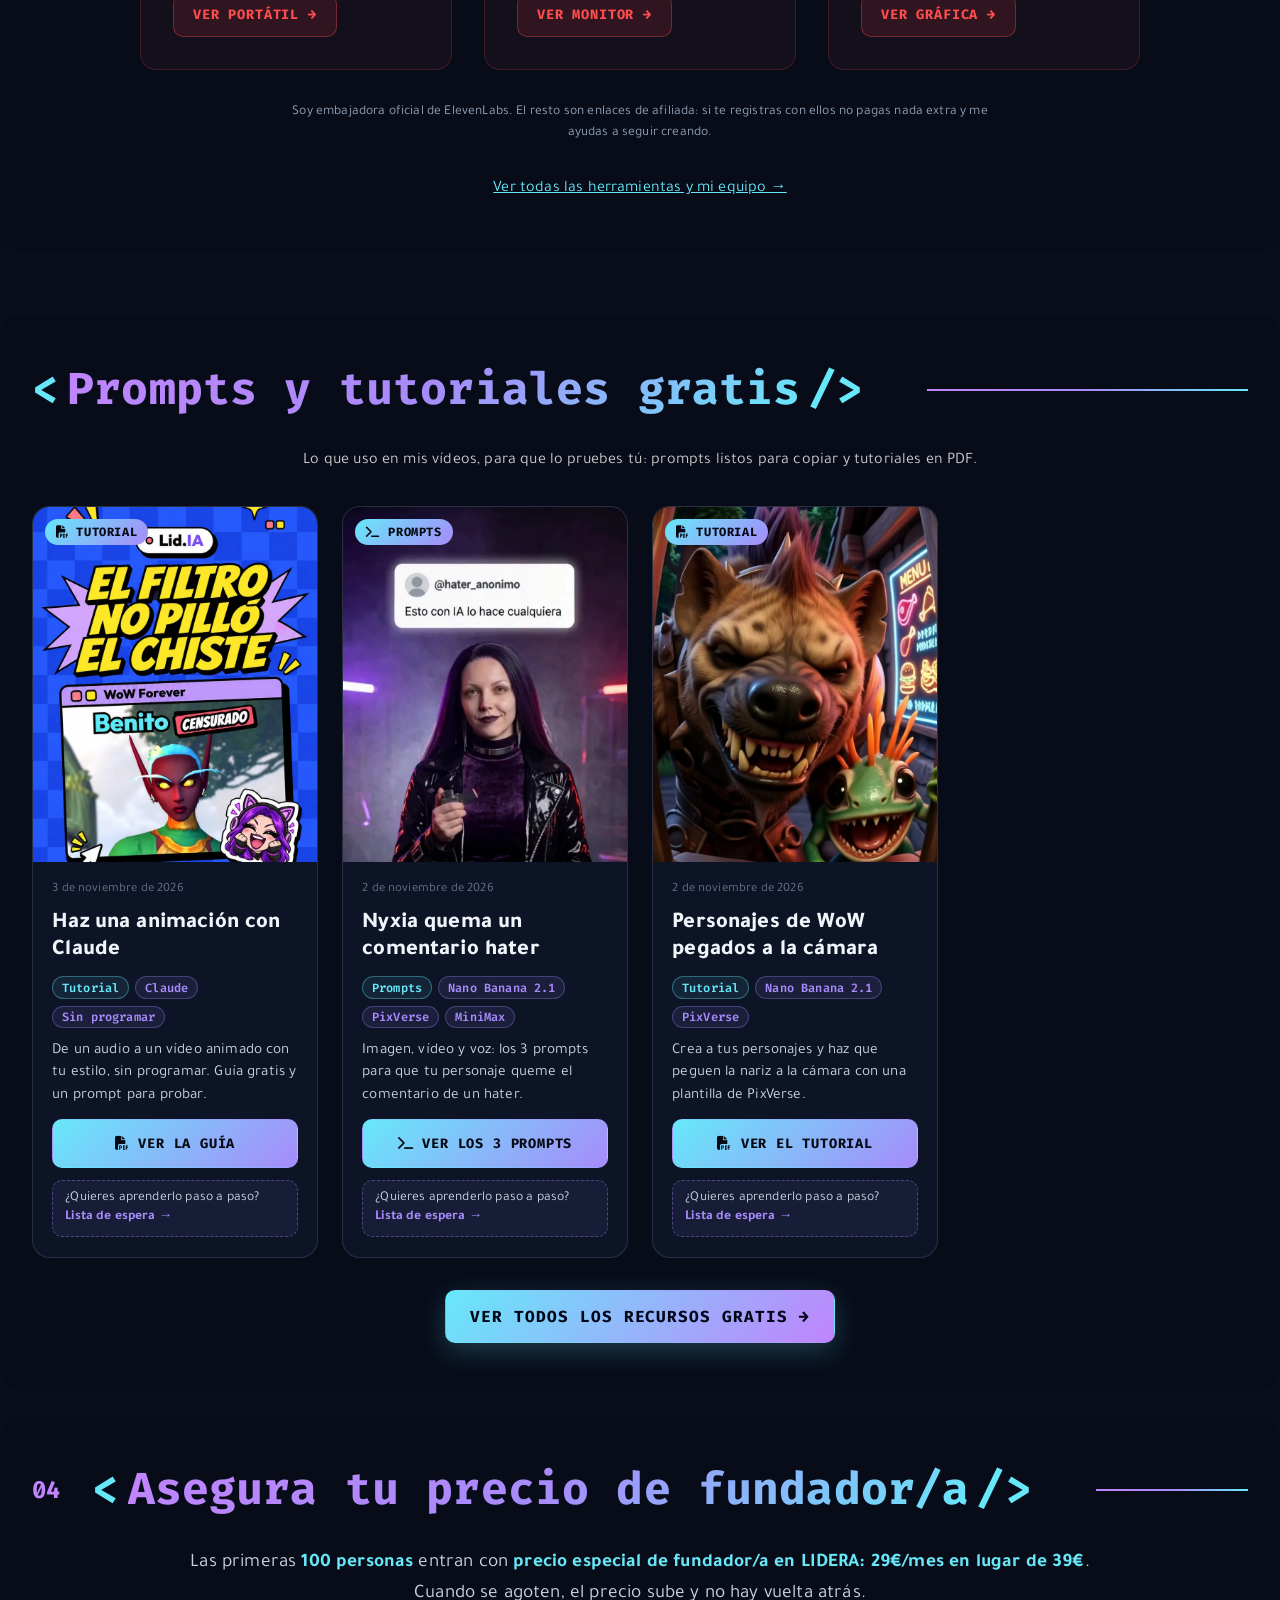
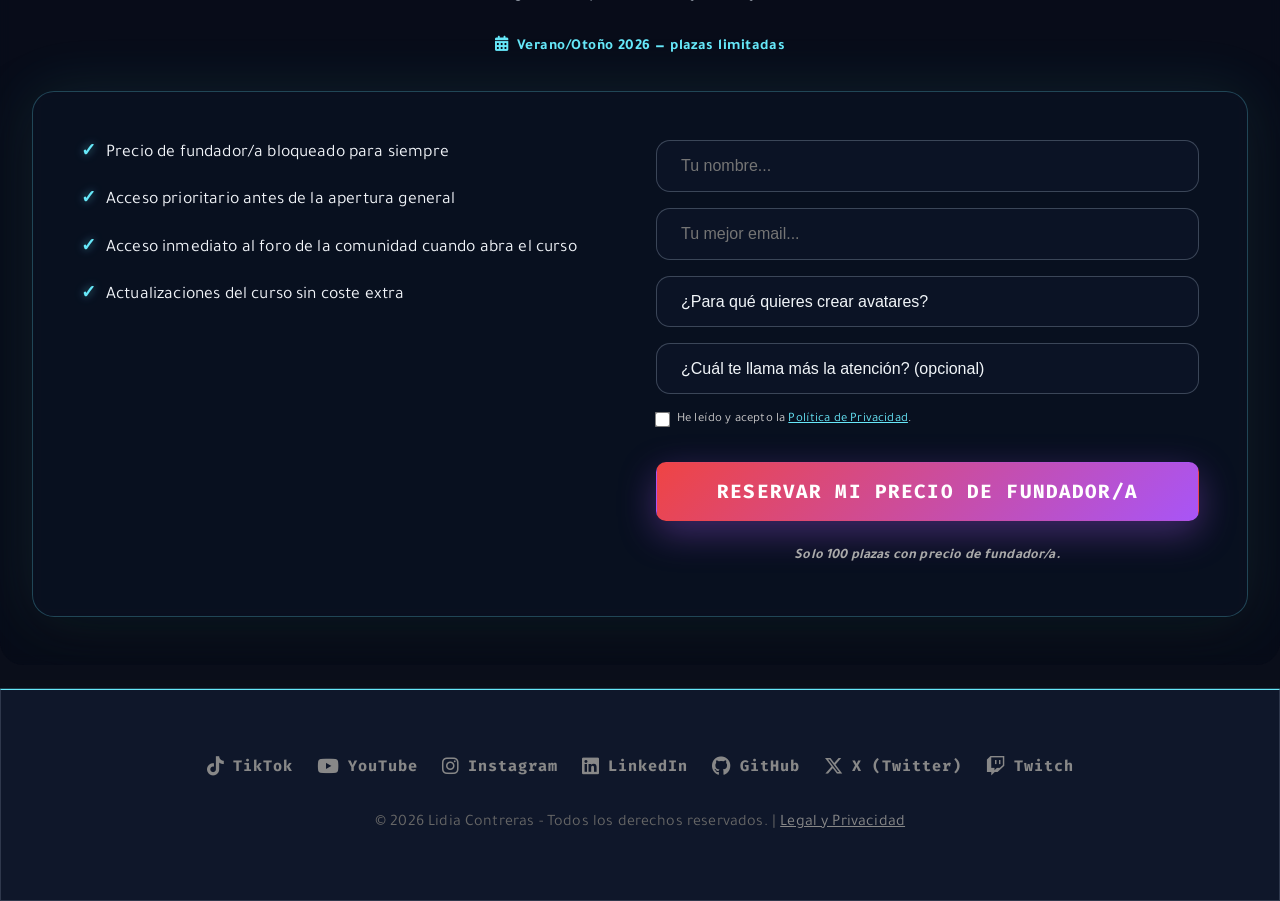
==== commit 0f79b693: "Añade el recurso Haz una animación con Claude (guía en PDF y prompt de pizarra) - /recursos/animacio" ====
--- a/index.html
+++ b/index.html
@@ -103,7 +103,7 @@
         rel="stylesheet">
     <!-- FontAwesome Icons -->
     <link rel="stylesheet" href="https://cdnjs.cloudflare.com/ajax/libs/font-awesome/6.5.2/css/all.min.css">
-    <link rel="stylesheet" href="styles.css?v=20261102c">
+    <link rel="stylesheet" href="styles.css?v=20261103a">
 </head>
 
 <body class="theme-home">
@@ -856,7 +856,7 @@
     </main>
 
     <script src="script.js?v=20261030a"></script>
-    <script src="recursos.js?v=20261102a"></script>
+    <script src="recursos.js?v=20261103a"></script>
     <!-- Cloudflare Web Analytics --><script type='module' src='https://static.cloudflareinsights.com/beacon.min.js' data-cf-beacon='{"token": "f8934614dd854373b2e4546ebebf8414"}'></script><!-- End Cloudflare Web Analytics -->
 </body>
 
--- a/styles.css
+++ b/styles.css
@@ -5318,6 +5318,31 @@
     border-radius: 10px; border: 1px solid rgba(148, 163, 184, 0.2);
 }
 .rec-strip-app { grid-template-columns: repeat(2, minmax(0, 180px)); }
+.rec-strip-2 { grid-template-columns: repeat(2, minmax(0, 160px)); }
+.rec-puntos { padding-left: 1.2rem; margin: 0 0 0.6rem; color: #cbd5e1; }
+.rec-puntos li { margin-bottom: 0.4rem; line-height: 1.55; }
+.rec-puntos strong { color: #f1f5f9; }
+
+/* «Solo necesitas…» y «Lo que no cabe aquí» */
+.rec-needs { display: grid; grid-template-columns: repeat(auto-fit, minmax(200px, 1fr)); gap: 1rem; margin-bottom: 1rem; }
+.rec-need {
+    background: rgba(15, 23, 42, 0.85);
+    border: 1px solid rgba(148, 163, 184, 0.2);
+    border-radius: 16px;
+    padding: 1.1rem 1.2rem;
+}
+.rec-need-ico { font-size: 1.8rem; line-height: 1; }
+body[class*="theme-"] .rec-need h3 { font-size: 1.1rem; margin: 0.6rem 0 0.35rem; }
+.rec-need p { color: #cbd5e1; margin: 0; line-height: 1.5; }
+.rec-need a, .rec-credits a { color: #67e8f9; font-weight: 700; }
+.rec-locks { list-style: none; padding: 0; margin: 0 0 0.5rem; display: grid; grid-template-columns: repeat(auto-fit, minmax(220px, 1fr)); gap: 0.6rem; }
+.rec-locks li {
+    display: flex; gap: 0.6rem; align-items: center;
+    color: #e2e8f0; font-weight: 600;
+    background: rgba(167, 139, 250, 0.08);
+    border: 1px dashed rgba(167, 139, 250, 0.4);
+    border-radius: 12px; padding: 0.7rem 0.9rem;
+}
 .rec-strip-app img { aspect-ratio: auto; object-fit: contain; background: #000; }
 
 /* Lista de prompts */
